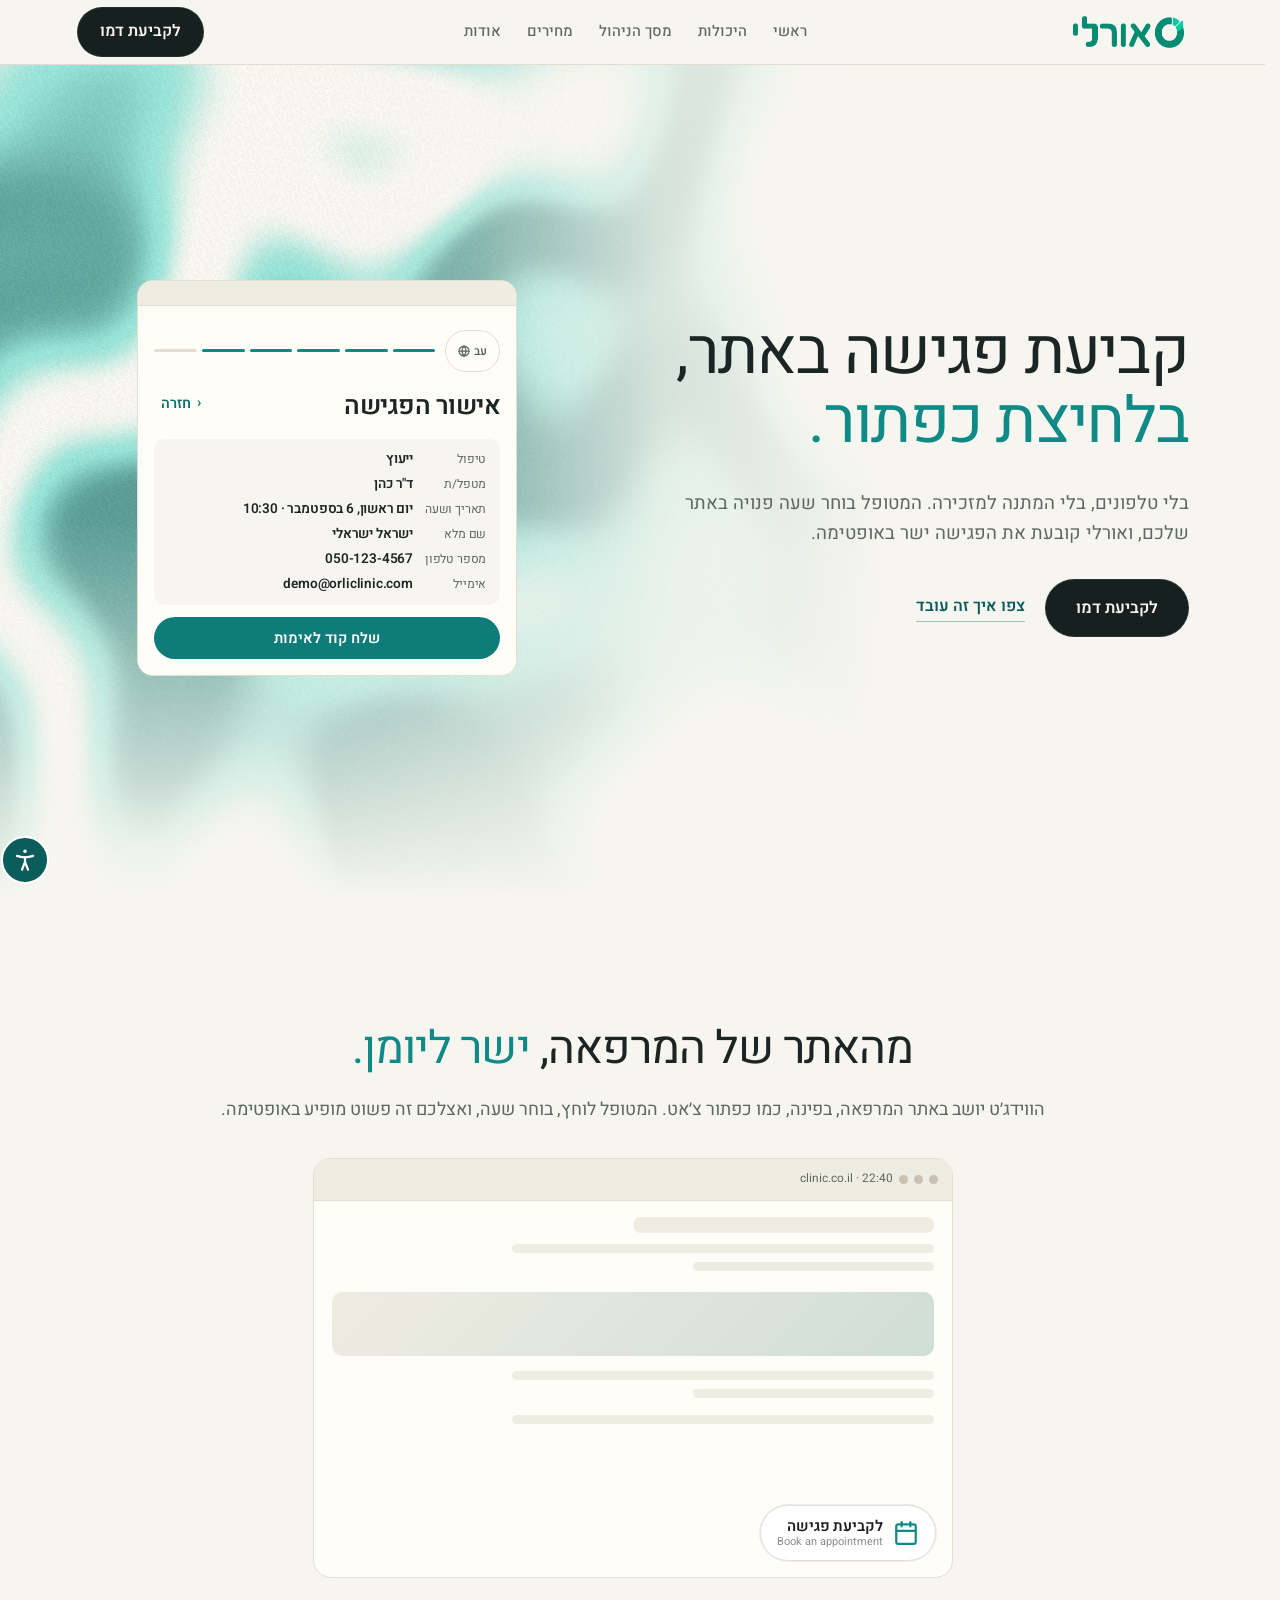
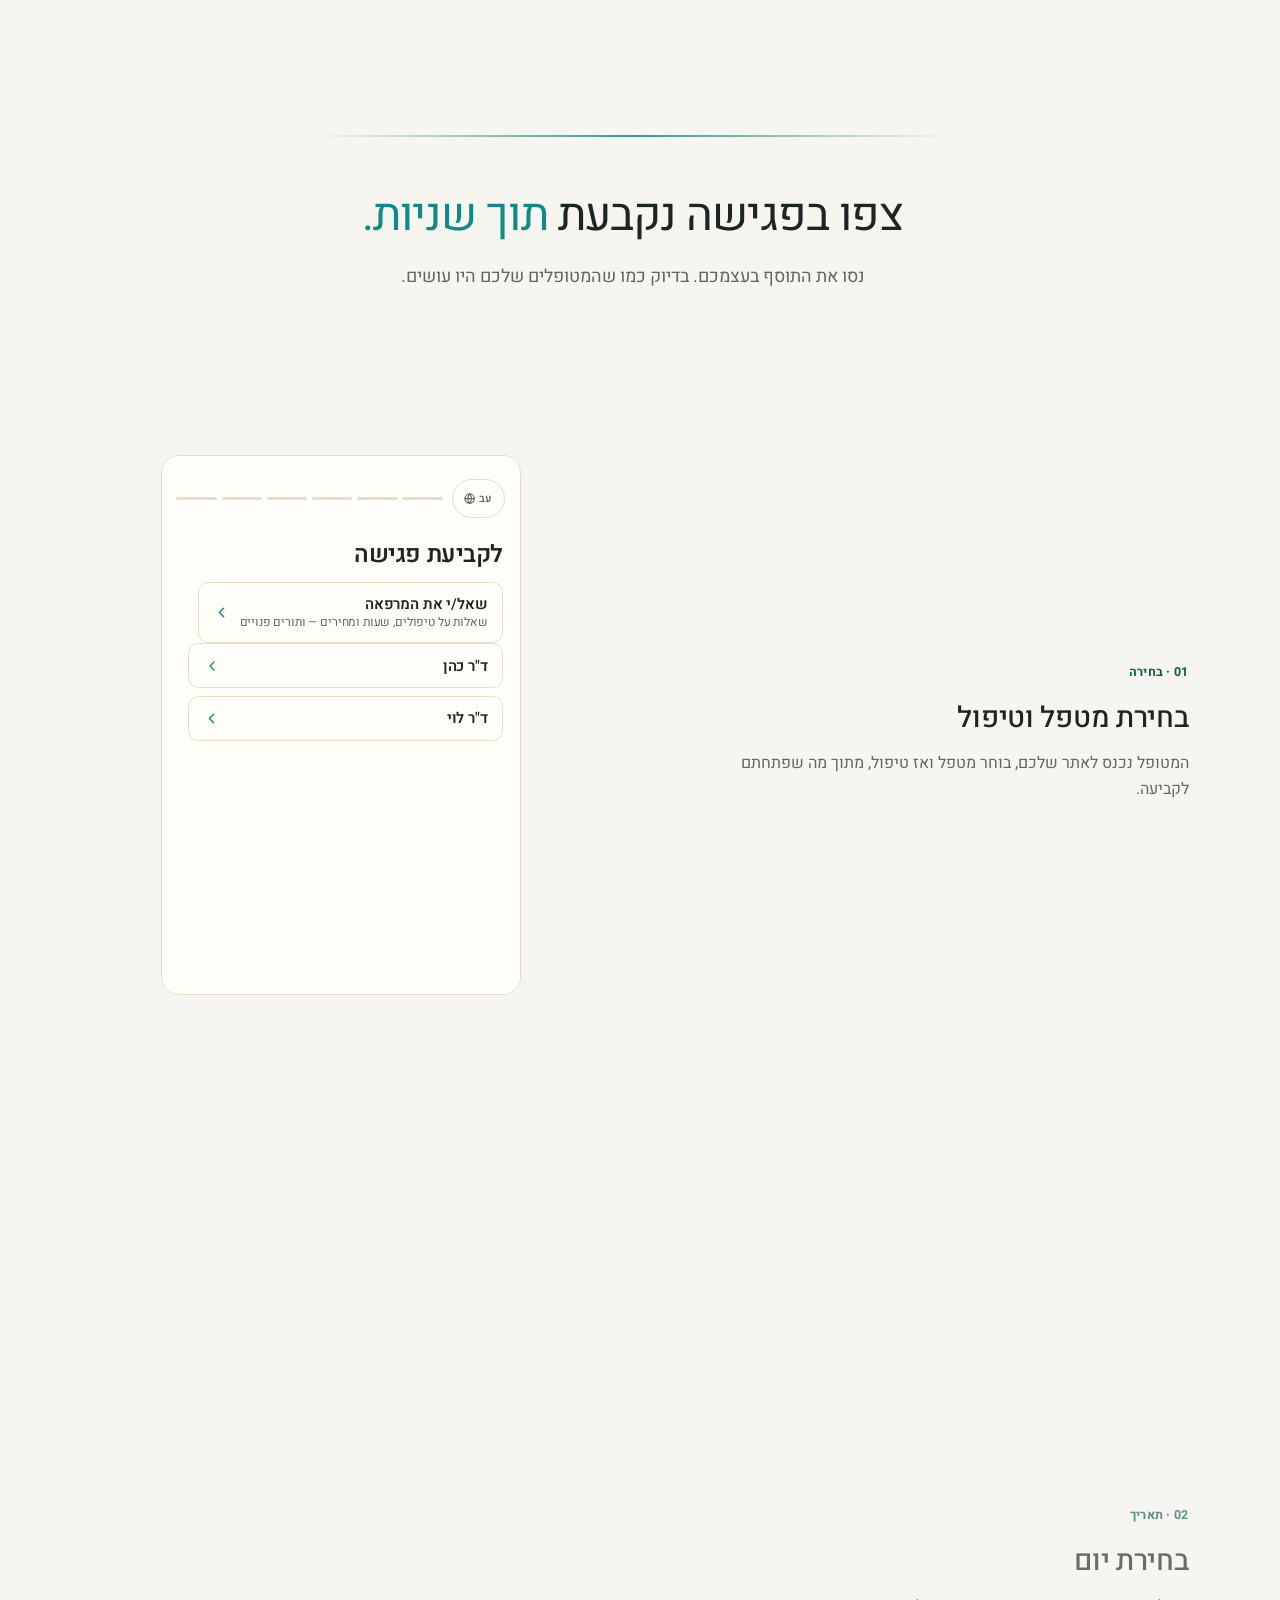
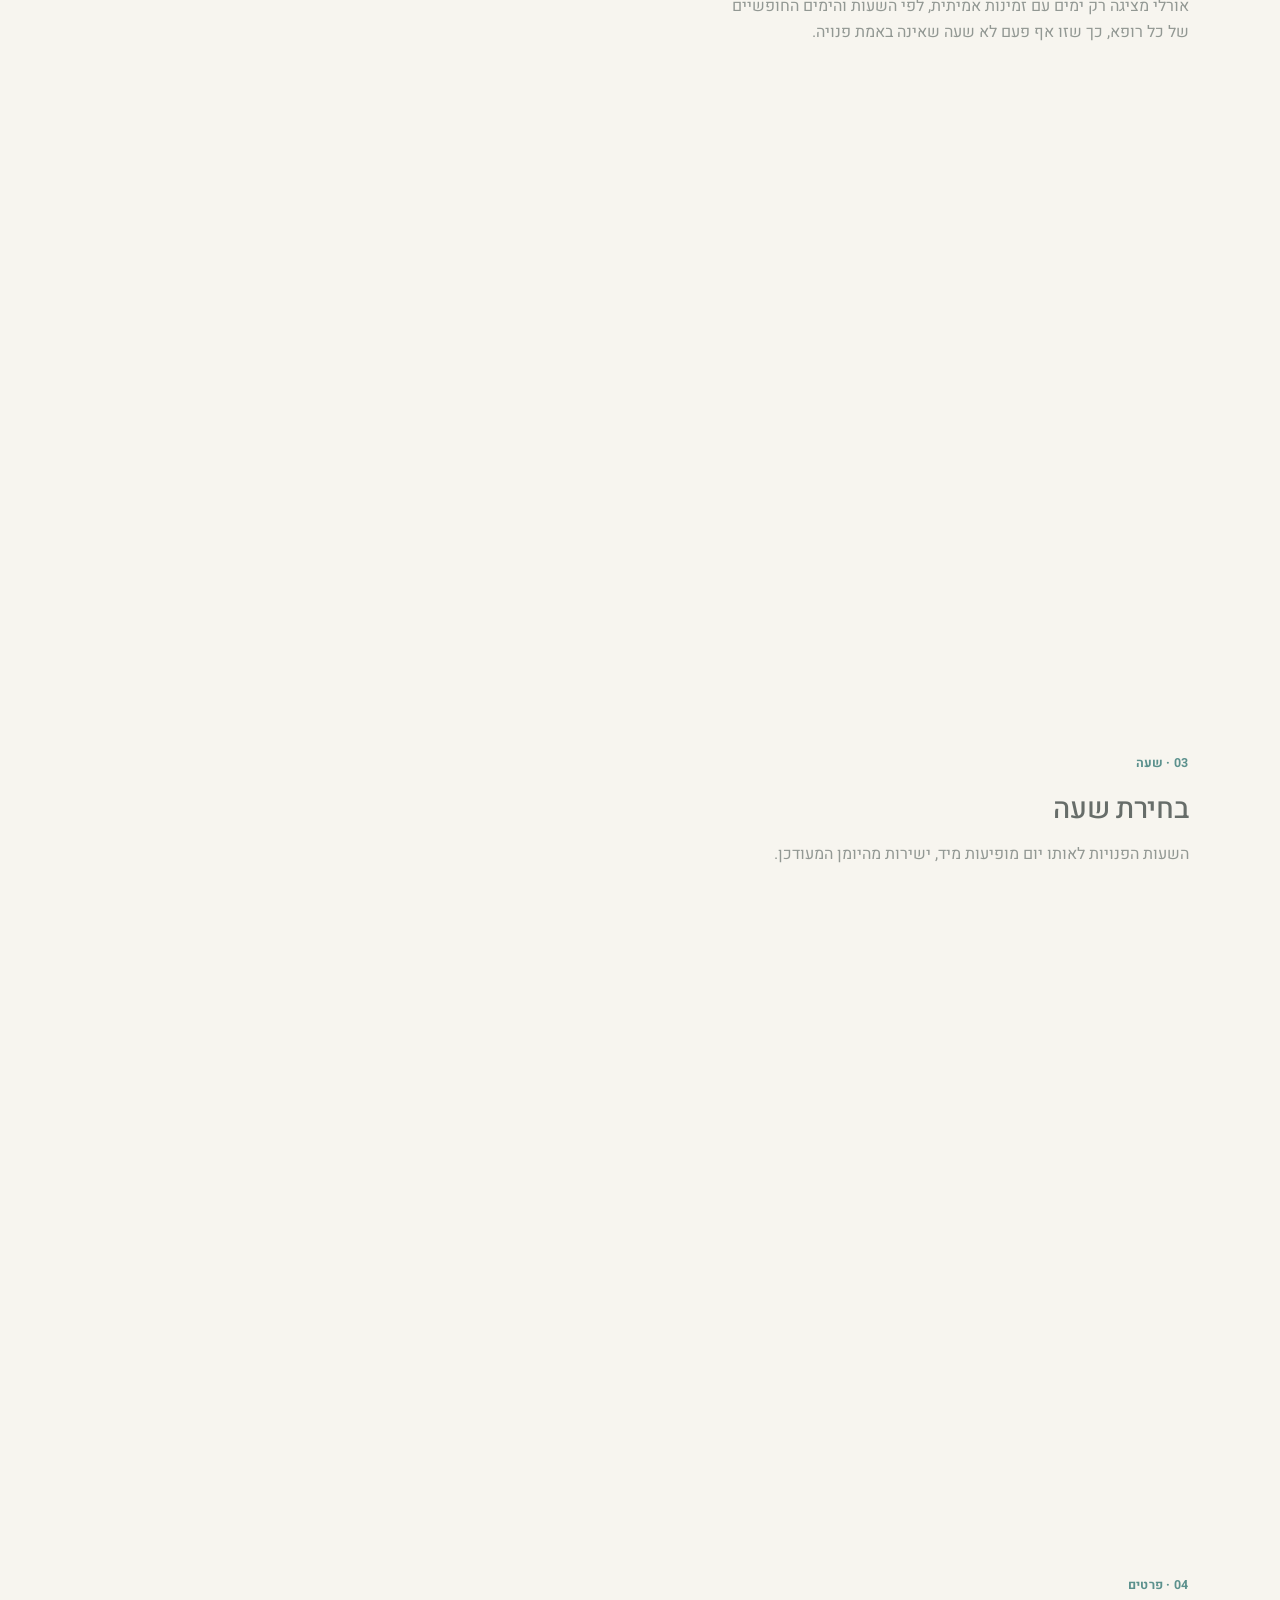
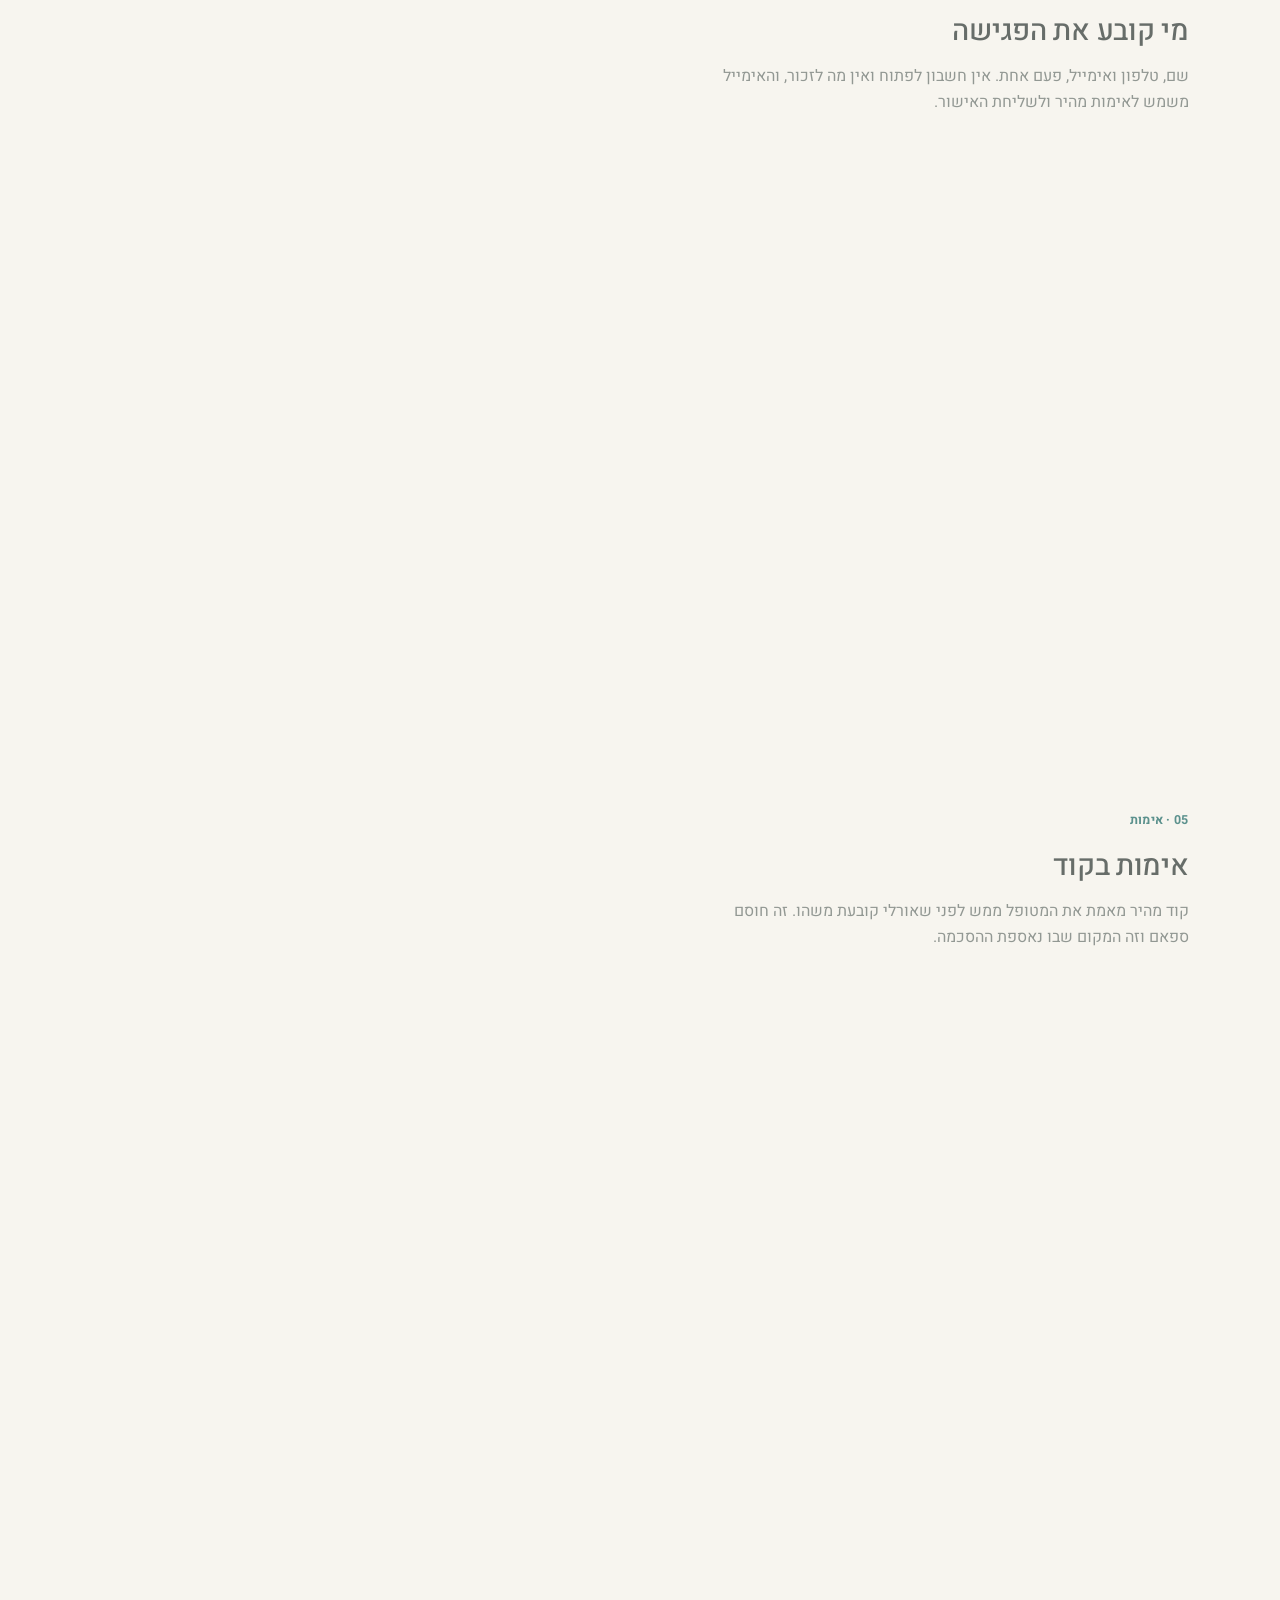
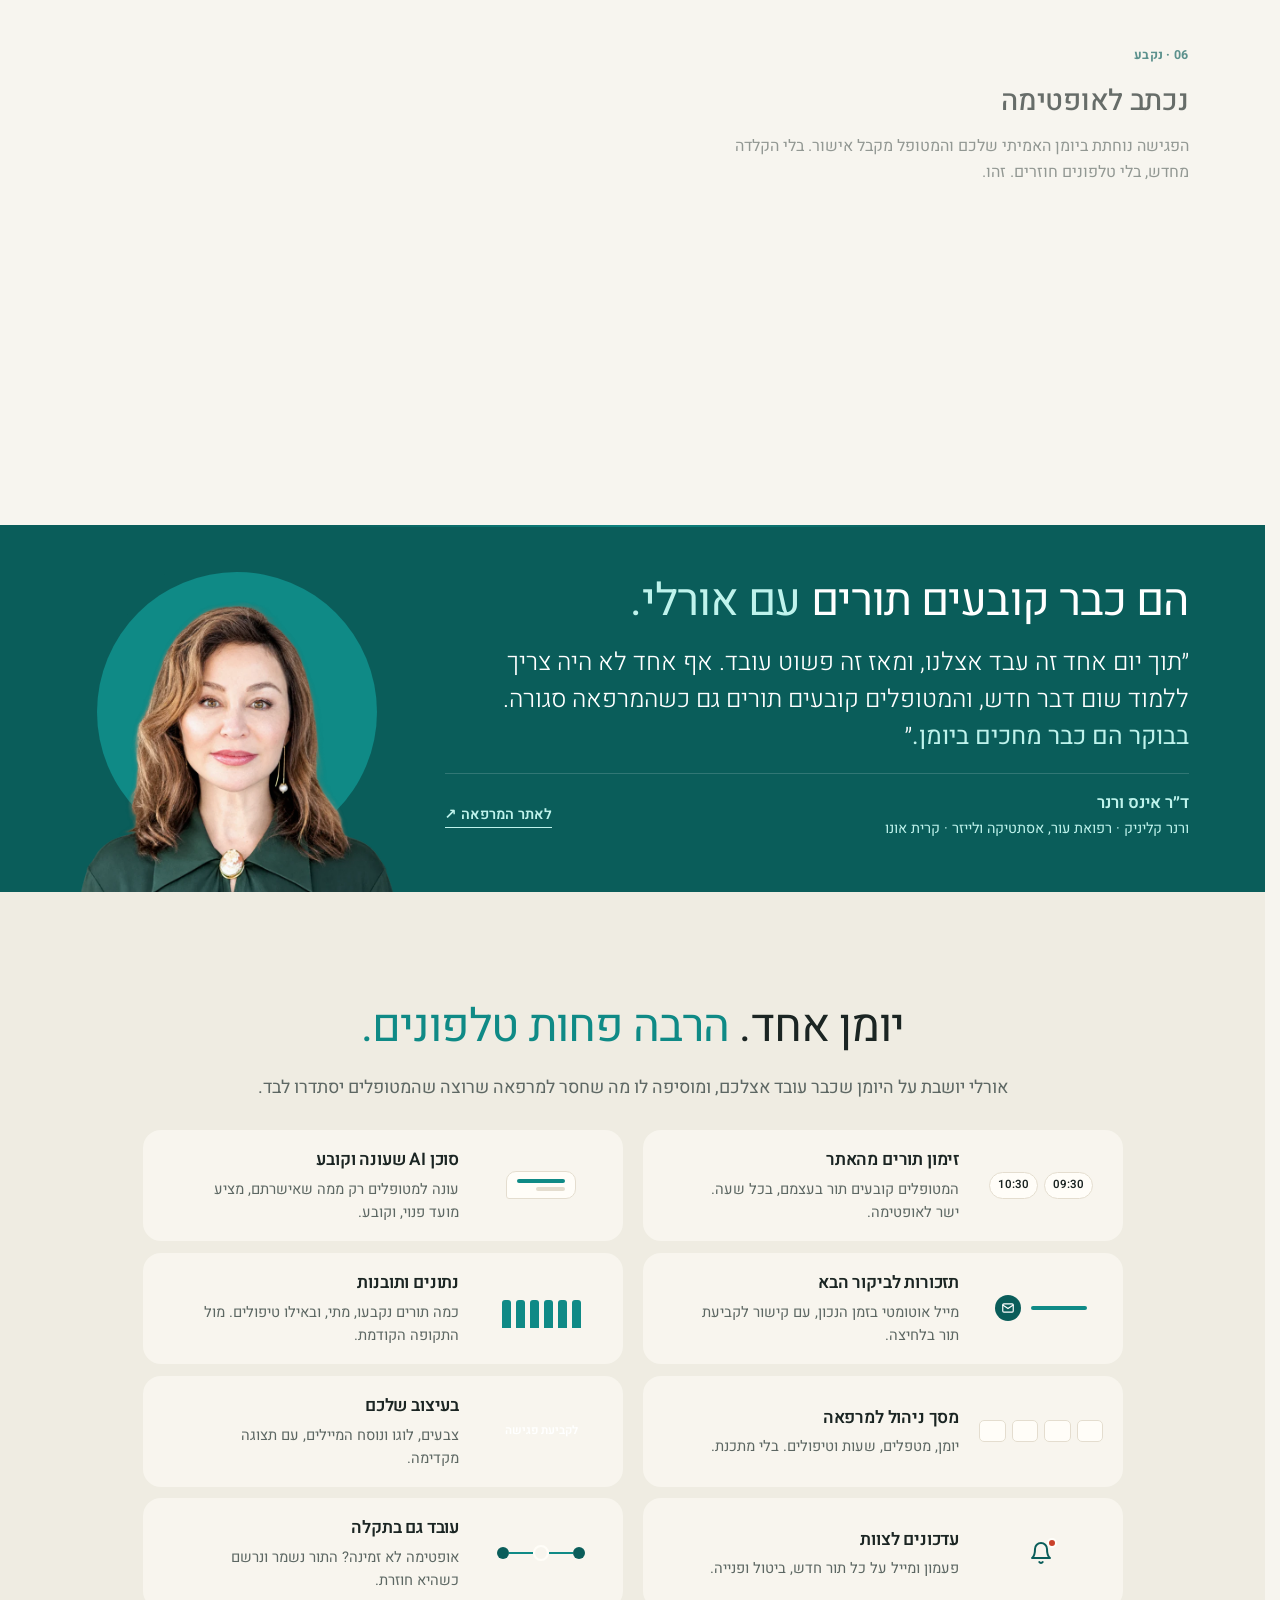
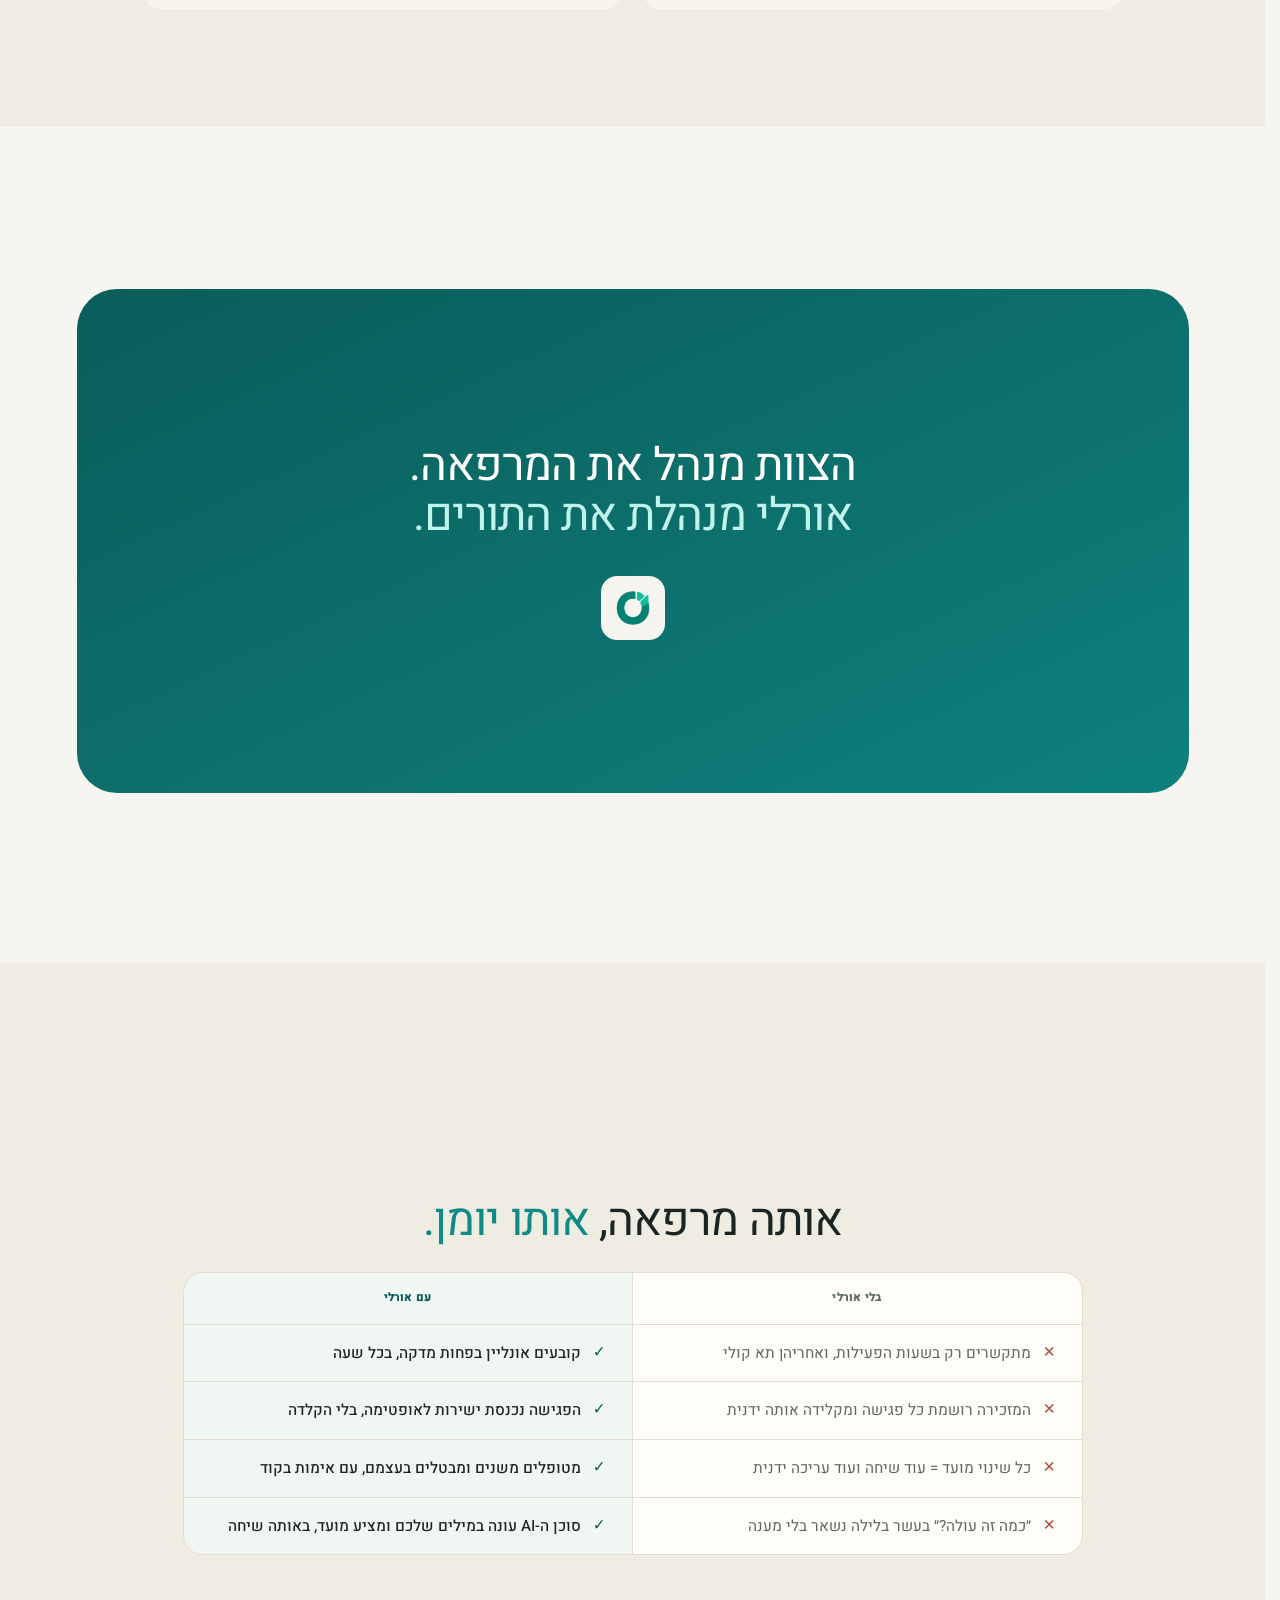
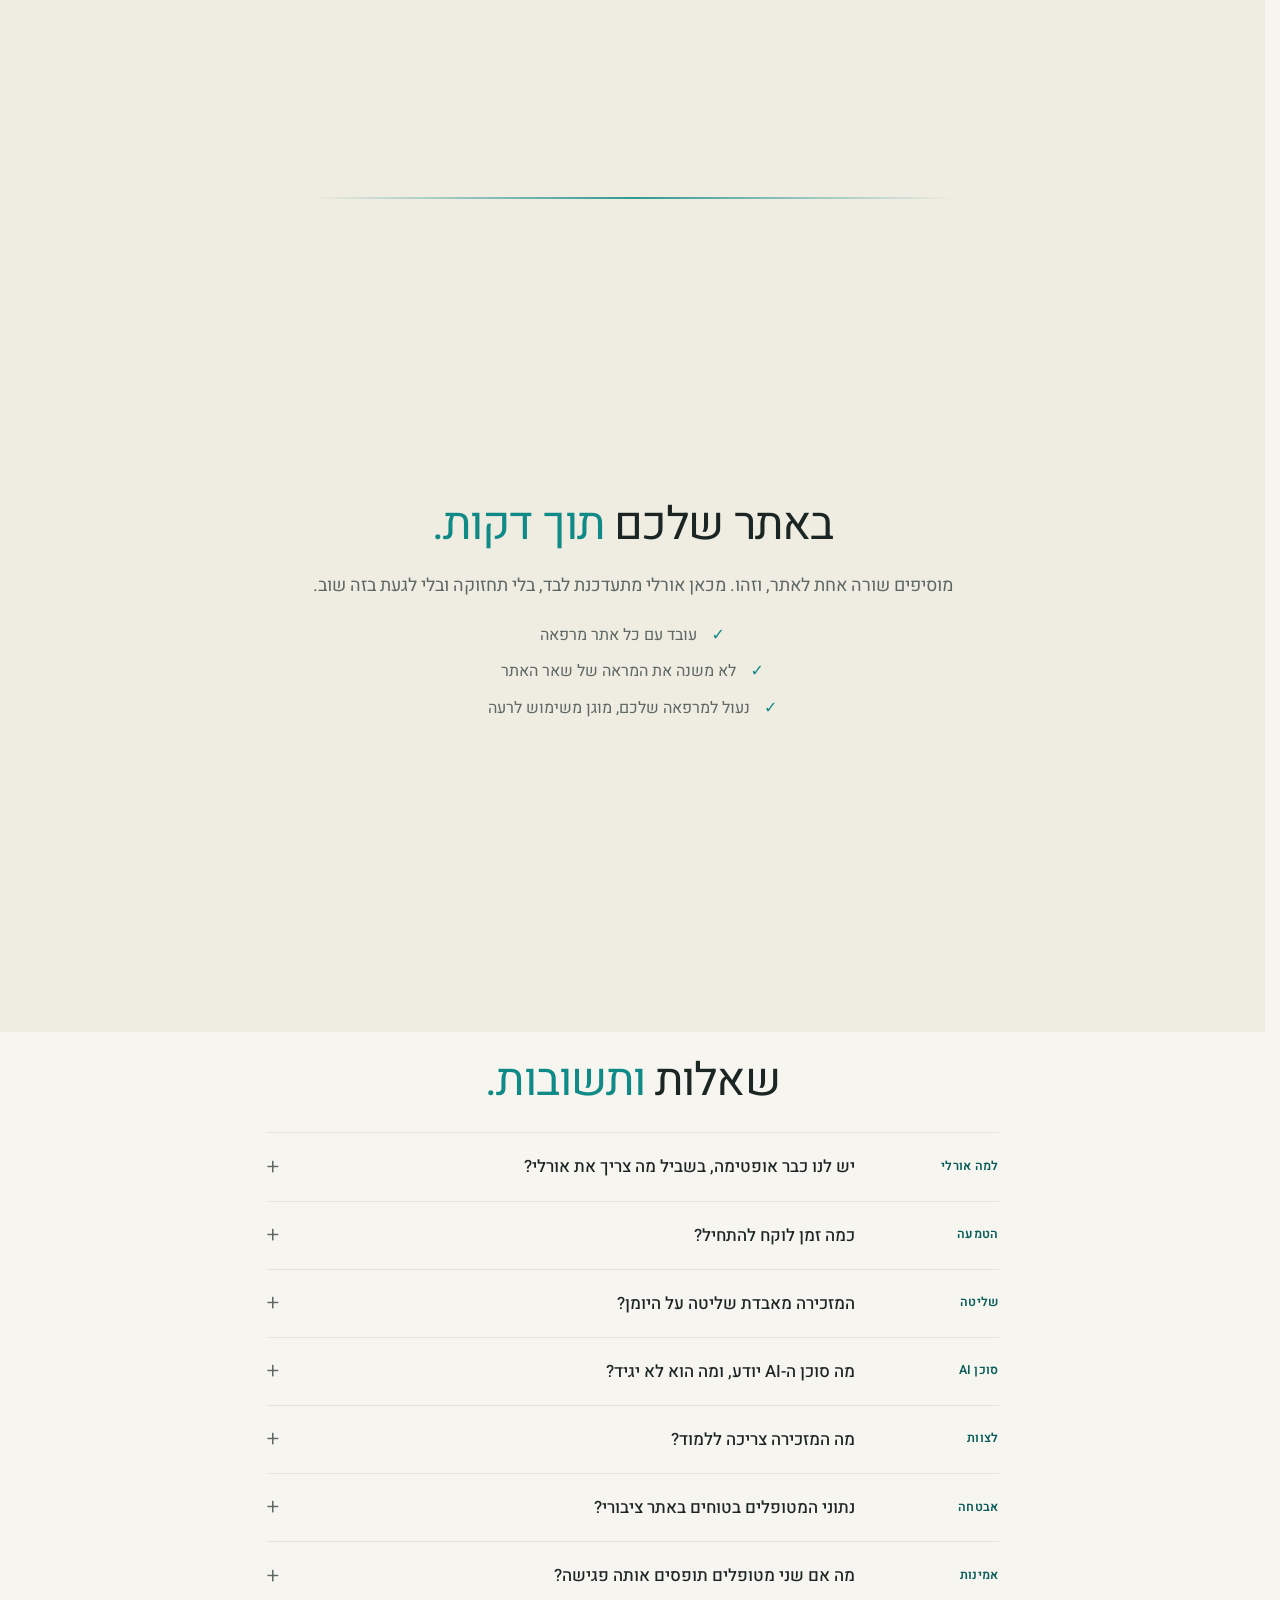
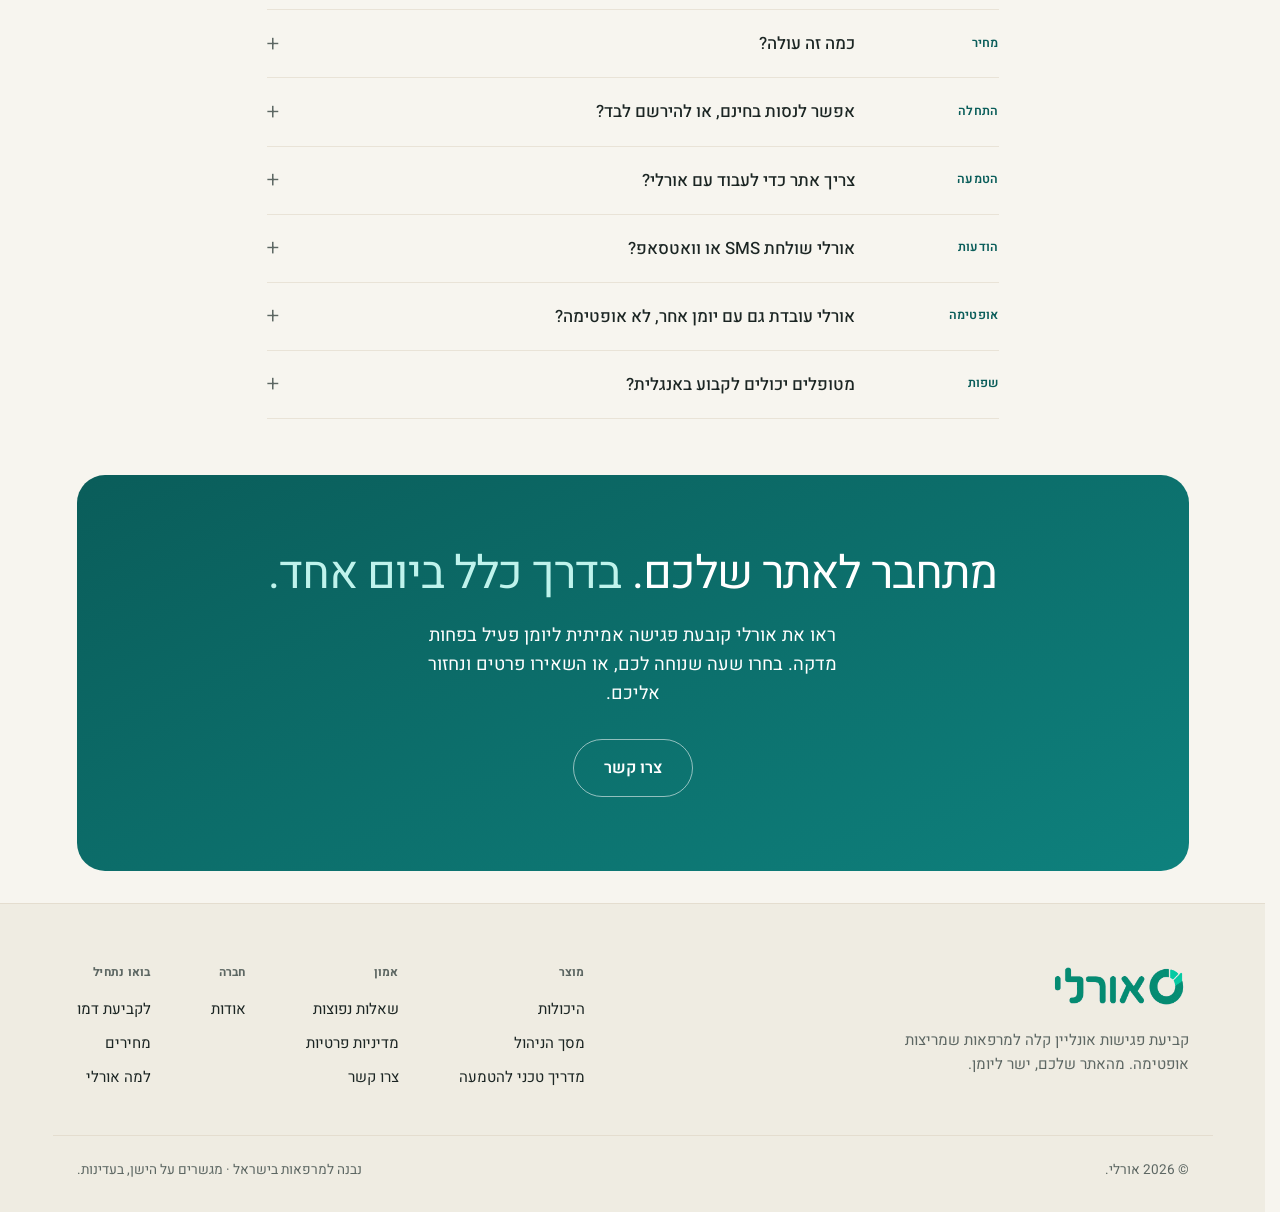
==== index.html @ d8745e3b "Site: no scroll snapping The home page snapped section by section on desktop and lock.js moved the w" ====
<!DOCTYPE html>
<html lang="he" dir="rtl">
<head>
  <meta charset="UTF-8" />
  <meta name="viewport" content="width=device-width, initial-scale=1.0, viewport-fit=cover" />
  <script>
    document.documentElement.classList.add('js');
    // styles.css hides every reveal target behind this class, and only
    // script.js ever unhides them. If that file does not arrive — a 404, a
    // dropped connection, a blocked request — the class would leave each
    // page's headlines, leads and lists at opacity 0 with nothing coming to
    // reveal them. script.js sets data-reveal-ready the moment it takes over;
    // if it hasn't, give up the effect and show the page as plain text.
    setTimeout(function () {
      var d = document.documentElement;
      if (!d.hasAttribute('data-reveal-ready')) d.classList.remove('js');
    }, 3000);
  </script>
  <meta name="description" content="מטופלים קובעים תור באתר של המרפאה בכל שעה, והתור נכנס ישר ליומן האופטימה. למרפאות שעובדות עם אופטימה, עם סוכן AI ותזכורות לביקור הבא." />
  <title>זימון תורים אונליין למרפאות אופטימה | אורלי</title>

  <!-- Heebo, self-hosted (styles.css @font-face). Both subsets: every page
       sets Hebrew and Latin (spaces, digits) in it. -->
  <link rel="preload" href="assets/fonts/heebo-v28-hebrew.woff2" as="font" type="font/woff2" crossorigin />
  <link rel="preload" href="assets/fonts/heebo-v28-latin.woff2" as="font" type="font/woff2" crossorigin />
  <link rel="stylesheet" href="styles.css?v=20261022e" />
  <link rel="stylesheet" href="a11y.css?v=20261022e" />
  <link rel="stylesheet" href="widget.css?v=20261019h" />
  <link rel="icon" href="/favicon.ico" sizes="any" />
  <link rel="icon" type="image/png" sizes="64x64" href="assets/brand/favicon-64.png" />
  <link rel="apple-touch-icon" href="assets/brand/apple-touch-icon.png" />

  <link rel="canonical" href="https://orliclinic.com/" />
  <meta name="theme-color" content="#0f8a86" />

  <!-- Link previews. PRODUCT.md's second audience reaches this site because
       the decision-maker sends them a link, so a bare URL in WhatsApp or
       email is a lost handoff. -->
  <meta property="og:type" content="website" />
  <meta property="og:site_name" content="אורלי" />
  <meta property="og:locale" content="he_IL" />
  <meta property="og:url" content="https://orliclinic.com/" />
  <meta property="og:title" content="זימון תורים אונליין למרפאות אופטימה | אורלי" />
  <meta property="og:description" content="מטופלים קובעים תור באתר של המרפאה בכל שעה, והתור נכנס ישר ליומן האופטימה. למרפאות שעובדות עם אופטימה, עם סוכן AI ותזכורות לביקור הבא." />
  <meta property="og:image" content="https://orliclinic.com/assets/brand/orli-og.png" />
  <meta property="og:image:width" content="1200" />
  <meta property="og:image:height" content="630" />
  <meta property="og:image:alt" content="אורלי · קביעת פגישה באתר המרפאה, ישר ליומן האופטימה" />
  <meta name="twitter:card" content="summary_large_image" />
  <meta name="twitter:title" content="זימון תורים אונליין למרפאות אופטימה | אורלי" />
  <meta name="twitter:description" content="מטופלים קובעים תור באתר של המרפאה בכל שעה, והתור נכנס ישר ליומן האופטימה. למרפאות שעובדות עם אופטימה, עם סוכן AI ותזכורות לביקור הבא." />
  <meta name="twitter:image" content="https://orliclinic.com/assets/brand/orli-og.png" />
  <!-- Structured data for search and answer engines. Every fact here is
       on this page or on the site; keep it in step with the copy (the
       FAQ text must match the visible FAQ word for word). -->
  <script type="application/ld+json">
  {
    "@context": "https://schema.org",
    "@graph": [
      {
        "@type": "Organization",
        "@id": "https://orliclinic.com/#organization",
        "name": "Orli",
        "alternateName": "אורלי",
        "url": "https://orliclinic.com/",
        "logo": {
          "@type": "ImageObject",
          "url": "https://orliclinic.com/assets/brand/apple-touch-icon.png",
          "width": 180,
          "height": 180
        },
        "description": "אורלי היא תוסף לקביעת תורים אונליין למרפאות שעובדות עם אופטימה: המטופלים קובעים פגישה באתר של המרפאה, והפגישה נכנסת ישר ליומן האופטימה.",
        "areaServed": {
          "@type": "Country",
          "name": "Israel"
        }
      },
      {
        "@type": "WebSite",
        "@id": "https://orliclinic.com/#website",
        "url": "https://orliclinic.com/",
        "name": "אורלי",
        "alternateName": "Orli",
        "inLanguage": "he",
        "publisher": {
          "@id": "https://orliclinic.com/#organization"
        }
      },
      {
        "@type": "SoftwareApplication",
        "@id": "https://orliclinic.com/#software",
        "name": "Orli",
        "alternateName": "אורלי",
        "url": "https://orliclinic.com/",
        "description": "קביעת תורים אונליין למרפאות שעובדות עם אופטימה. המטופלים קובעים, משנים ומבטלים פגישות באתר המרפאה, וכל פגישה נכתבת ישר ליומן האופטימה. סוכן AI עונה למטופלים ממידע שהמרפאה אישרה וקובע תורים.",
        "applicationCategory": "BusinessApplication",
        "applicationSubCategory": "קביעת תורים אונליין למרפאות",
        "operatingSystem": "Web",
        "inLanguage": [
          "he",
          "en"
        ],
        "featureList": [
          "זימון תורים מהאתר של המרפאה, ישר ליומן האופטימה בזמן אמת",
          "אימות בקוד חד־פעמי לאימייל לפני כל קביעה",
          "שינוי וביטול על ידי המטופל מהקישור במייל",
          "סוכן AI שעונה למטופלים רק ממידע שהמרפאה אישרה, מציע מועד פנוי וקובע",
          "תזכורות לביקור הבא ורצפי טיפול במייל",
          "נתונים ותובנות על התורים, מול התקופה הקודמת",
          "מסך ניהול למרפאה: יומן, מטפלים, שעות וטיפולים",
          "עיצוב הווידג׳ט והמיילים בלי קוד",
          "התראות לצוות על כל תור חדש, ביטול ופנייה",
          "ממשיך לקבל תורים גם כשאופטימה לא זמינה",
          "עברית ואנגלית, בנוי לטלפון",
          "הטמעה בשורת קוד אחת"
        ],
        "image": "https://orliclinic.com/assets/brand/orli-og.png",
        "publisher": {
          "@id": "https://orliclinic.com/#organization"
        }
      },
      {
        "@type": [
          "WebPage",
          "FAQPage"
        ],
        "@id": "https://orliclinic.com/#webpage",
        "url": "https://orliclinic.com/",
        "name": "זימון תורים אונליין למרפאות אופטימה | אורלי",
        "description": "מטופלים קובעים תור באתר של המרפאה בכל שעה, והתור נכנס ישר ליומן האופטימה. למרפאות שעובדות עם אופטימה, עם סוכן AI ותזכורות לביקור הבא.",
        "inLanguage": "he",
        "isPartOf": {
          "@id": "https://orliclinic.com/#website"
        },
        "about": {
          "@id": "https://orliclinic.com/#software"
        },
        "mainEntity": [
          {
            "@type": "Question",
            "name": "יש לנו כבר אופטימה, בשביל מה צריך את אורלי?",
            "acceptedAnswer": {
              "@type": "Answer",
              "text": "אופטימה מנהלת את היומן ואת המרפאה, וזה בדיוק מה שהיא עושה טוב. אורלי מוסיפה לה ערוץ נוסף: המטופלים קובעים בעצמם מהאתר שלכם, בכל שעה, והפגישה נכנסת ישר לאופטימה."
            }
          },
          {
            "@type": "Question",
            "name": "כמה זמן לוקח להתחיל?",
            "acceptedAnswer": {
              "@type": "Answer",
              "text": "בדרך כלל יום אחד. מחברים את אורלי לאופטימה שלכם, מגדירים בפאנל הניהול את הרופאים, השירותים והשעות שפתוחות לקביעה, ומוסיפים שורה אחת לאתר. מהרגע הזה המטופלים קובעים."
            }
          },
          {
            "@type": "Question",
            "name": "המזכירה מאבדת שליטה על היומן?",
            "acceptedAnswer": {
              "@type": "Answer",
              "text": "לא. מטופלים קובעים רק לתוך שעות פנויות שאתם פתחתם לקביעה, אצל הרופאים ובשירותים שבחרתם. כל פגישה כזו נכנסת לאופטימה כמו פגישה שנקבעה בטלפון, והצוות ממשיך לעבוד שם כרגיל. ככה זה נראה בפאנל הניהול."
            }
          },
          {
            "@type": "Question",
            "name": "מה סוכן ה-AI יודע, ומה הוא לא יגיד?",
            "acceptedAnswer": {
              "@type": "Answer",
              "text": "הסוכן עונה רק מתוך מידע שאישרתם במסך הניהול: מה שאורלי קראה מהאתר שלכם ואישרתם, ומה שהוספתם בעצמכם. הוא לא ממציא מחיר, שעה או כתובת, לא מאבחן לפי תסמינים, ובנושאים שסימנתם הוא לוקח שם וטלפון ומעביר לצוות. איך זה עובד."
            }
          },
          {
            "@type": "Question",
            "name": "מה המזכירה צריכה ללמוד?",
            "acceptedAnswer": {
              "@type": "Answer",
              "text": "כלום חדש. פגישה שנקבעת באתר נכנסת לאופטימה כמו פגישה שנקבעה בטלפון, והצוות ממשיך לעבוד שם כרגיל. מה שמשתנה: פחות שיחות, פחות הקלדה, ויומן שמתמלא גם אחרי שעות הפעילות."
            }
          },
          {
            "@type": "Question",
            "name": "נתוני המטופלים בטוחים באתר ציבורי?",
            "acceptedAnswer": {
              "@type": "Answer",
              "text": "כן. האתר שלכם לא מציג ולא שומר פרטי מטופלים: הווידג׳ט אוסף את פרטי הפגישה ומעביר אותם לאורלי ולאופטימה בלבד. כל קביעה מאושרת בקוד חד־פעמי שנשלח לאימייל של המטופל, כך שרק מי שמחזיק באימייל יכול לאשר אותה."
            }
          },
          {
            "@type": "Question",
            "name": "מה אם שני מטופלים תופסים אותה פגישה?",
            "acceptedAnswer": {
              "@type": "Answer",
              "text": "אורלי כותבת את הפגישה לאופטימה ברגע האישור, ואם השעה נתפסה בינתיים, המטופל מקבל הודעה מיד ובוחר שעה אחרת. אף אחד לא יוצא במחשבה שקבע כשלא, וגם המטופל וגם המרפאה מקבלים אישור במייל על כל פגישה שכן נקבעה."
            }
          },
          {
            "@type": "Question",
            "name": "כמה זה עולה?",
            "acceptedAnswer": {
              "@type": "Answer",
              "text": "שלוש חבילות, במחיר חודשי: זימון תורים ב־₪299, צמיחה ב־₪499 וסוכן AI ב־₪599, לחודש ולפני מע״מ. מה כלול בכל חבילה."
            }
          },
          {
            "@type": "Question",
            "name": "אפשר לנסות בחינם, או להירשם לבד?",
            "acceptedAnswer": {
              "@type": "Answer",
              "text": "כן. נרשמים לבד, מחברים את אופטימה, ומתחילים. 30 יום בחינם, בלי התחייבות ובלי פרטי תשלום. רוצים לראות קודם? נשמח להראות לכם את אורלי על יומן אמיתי."
            }
          },
          {
            "@type": "Question",
            "name": "צריך אתר כדי לעבוד עם אורלי?",
            "acceptedAnswer": {
              "@type": "Answer",
              "text": "כן. המטופלים קובעים מתוך האתר של המרפאה: מי שאחראי על האתר מדביק בו שורת קוד אחת, ומהרגע הזה אפשר לקבוע. המדריך להטמעה."
            }
          },
          {
            "@type": "Question",
            "name": "אורלי שולחת SMS או וואטסאפ?",
            "acceptedAnswer": {
              "@type": "Answer",
              "text": "לא. כל ההודעות של אורלי יוצאות במייל: קוד האימות, אישור הפגישה, שינוי וביטול, וההזמנה לביקור הבא. SMS ו־WhatsApp לא קיימים היום."
            }
          },
          {
            "@type": "Question",
            "name": "אורלי עובדת גם עם יומן אחר, לא אופטימה?",
            "acceptedAnswer": {
              "@type": "Answer",
              "text": "לא. אורלי בנויה לאופטימה בלבד: היא קוראת את השעות הפנויות מיומן האופטימה של המרפאה וכותבת אליו כל פגישה. יומנים אחרים לא נתמכים."
            }
          },
          {
            "@type": "Question",
            "name": "מטופלים יכולים לקבוע באנגלית?",
            "acceptedAnswer": {
              "@type": "Answer",
              "text": "כן. חלון קביעת הפגישה עובד בעברית ובאנגלית, והמטופל עובר בין השפות בלחיצה. הוא בנוי מימין לשמאל ומותאם לטלפון."
            }
          }
        ]
      }
    ]
  }
  </script>
  <!-- Accessibility menu. In the head so the visitor's saved settings are
       applied before the first paint, and before the scripts that animate. -->
  <script src="a11y.js?v=20261019h"></script>
</head>
<body>
  <span id="top" aria-hidden="true"></span>

  <!-- TOP NAV -->
  <header class="nav">
    <div class="wrap">
      <div class="nav-pill">
        <a href="#top" class="brand" aria-label="אורלי, לדף הבית">
          <img class="brand-logo brand-logo--he" src="assets/brand/orli-wordmark-he.png?v=20261019h" width="480" height="151" alt="אורלי" />
        </a>
        <nav class="nav-links" id="navMenu" aria-label="ניווט ראשי">
          <a href="index.html" aria-current="page">ראשי</a>
          <a href="features.html">היכולות</a>
          <a href="panel.html">מסך הניהול</a>
          <a href="pricing.html">מחירים</a>
          <a href="about.html">אודות</a>
        </nav>
        <button class="nav-toggle" type="button" id="navToggle"
                aria-expanded="false" aria-controls="navMenu" aria-label="תפריט">
          <span class="nav-toggle-bar"></span>
          <span class="nav-toggle-bar"></span>
          <span class="nav-toggle-bar"></span>
        </button>
        <div class="nav-cta">
          <a data-demo-cta href="#contact" class="btn-dark">לקביעת דמו</a>
        </div>
      </div>
    </div>
  </header>

  <main>
    <!-- HERO -->
    <section class="hero" data-lock-stop="start">
      <canvas class="hero-canvas" id="heroGradient" aria-hidden="true"></canvas>
      <div class="hero-veil" aria-hidden="true"></div>
      <div class="wrap hero-grid">
        <div class="hero-copy">
          <h1 class="display">קביעת פגישה באתר, <span class="ital">בלחיצת כפתור.</span></h1>
          <p class="lead">בלי טלפונים, בלי המתנה למזכירה. המטופל בוחר שעה פנויה באתר שלכם, ואורלי קובעת את הפגישה ישר באופטימה.</p>
          <div class="hero-actions">
            <a data-demo-cta href="#contact" class="btn-dark lg">לקביעת דמו</a>
            <a href="#demo" class="hero-link">צפו איך זה עובד</a>
          </div>
        </div>

        <!-- Widget mockup in browser chrome -->
        <!-- inert as well as aria-hidden: the frozen confirm step below has a
             real <button>, and aria-hidden alone left it in the tab order —
             a keyboard visitor landed on a control nothing announced. -->
        <div class="hero-visual" aria-hidden="true" inert>
          <div class="browser">
            <div class="browser-bar"></div>
            <div class="widget-body widget-body--hero orli-live" dir="rtl">
              <!-- A frozen copy of the real widget's confirm step (markup and
                   classes from orli-calendar's ConfirmStep.vue), styled by
                   widget.css. Decorative: aria-hidden, nothing here is live. -->
              <div class="obw-controls">
                <button class="obw-lang-btn" type="button" disabled>
                  <svg width="12" height="12" viewBox="0 0 24 24" fill="none" stroke="currentColor" stroke-width="2.5" stroke-linecap="round" stroke-linejoin="round"><circle cx="12" cy="12" r="10"/><line x1="2" y1="12" x2="22" y2="12"/><path d="M12 2a15.3 15.3 0 0 1 4 10 15.3 15.3 0 0 1-4 10 15.3 15.3 0 0 1-4-10 15.3 15.3 0 0 1 4-10z"/></svg>
                  <span>עב</span>
                </button>
                <div class="obw-progress">
                  <span class="obw-progress-seg is-on"></span>
                  <span class="obw-progress-seg is-on"></span>
                  <span class="obw-progress-seg is-on"></span>
                  <span class="obw-progress-seg is-on"></span>
                  <span class="obw-progress-seg is-on"></span>
                  <span class="obw-progress-seg"></span>
                </div>
              </div>
              <div class="obw-step-header">
                <p class="obw-title"><span class="obw-bi"><span>אישור הפגישה</span></span></p>
                <span class="obw-back-btn">‹ <span class="obw-bi"><span>חזרה</span></span></span>
              </div>
              <dl class="obw-summary">
                <dt>טיפול</dt>
                <dd>ייעוץ</dd>
                <dt>מטפל/ת</dt>
                <dd>ד"ר כהן</dd>
                <dt>תאריך ושעה</dt>
                <dd>יום ראשון, 6 בספטמבר · <span class="obw-tabular">10:30</span></dd>
                <dt>שם מלא</dt>
                <dd>ישראל ישראלי</dd>
                <dt>מספר טלפון</dt>
                <dd>050-123-4567</dd>
                <dt>אימייל</dt>
                <dd>demo@orliclinic.com</dd>
              </dl>
              <button class="obw-primary-btn obw-primary-btn--compact" type="button">שלח קוד לאימות</button>
            </div>
          </div>
        </div>
      </div>
    </section>

    <!-- PROBLEM -->
    <section class="section section--bridge" data-lock-stop="start">
      <div class="wrap narrow">
        <div class="section-head section-head--tight">
          <h2 class="display">מהאתר של המרפאה, <span class="ital">ישר ליומן.</span></h2>
          <p class="section-lead section-lead--close">הווידג׳ט יושב באתר המרפאה, בפינה, כמו כפתור צ׳אט. המטופל לוחץ, בוחר שעה, ואצלכם זה פשוט מופיע באופטימה.</p>
        </div>
        <!-- The patient's journey as a short film in one frame (script.js,
             "journey"): the clinic's site with the widget's launcher in the
             corner, a tap, the panel opening, a slot chosen, the widget's own
             confirmation, and then the Optima day view rising over the page
             with the booking settling into its row.
             Held for a beat, then it plays again while the block is on
             screen. Under prefers-reduced-motion it shows the finished
             picture once. -->
        <div class="bridge" data-bridge>
          <div class="bridge-movie" role="img" aria-label="המסע של המטופל: מהכפתור באתר המרפאה ועד הפגישה ביומן האופטימה">
            <div class="bridge-site bm-site " dir="rtl">
              <div class="bs-bar" aria-hidden="true"><span></span><span></span><span></span><i>clinic.co.il · 22:40</i></div>
              <div class="bs-page">
                <div class="bs-skel bs-skel--h" aria-hidden="true"></div>
                <div class="bs-skel" aria-hidden="true"></div>
                <div class="bs-skel bs-skel--short" aria-hidden="true"></div>
                <div class="bs-hero" aria-hidden="true"></div>
                <div class="bs-skel" aria-hidden="true"></div>
                <div class="bs-skel bs-skel--short" aria-hidden="true"></div>
                <div class="bs-skel" aria-hidden="true"></div>
                <div class="bs-backdrop" aria-hidden="true"></div>
                <div class="bridge-widget">
                  <div class="bw-pick">
                    <div class="bw-title">בחרו שעה</div>
                    <div class="bw-date">יום ראשון, 6 בספטמבר</div>
                    <div class="bw-slots">
                      <span>09:30</span>
                      <span class="bw-target" data-bridge-from="movie">10:30<i class="bw-tap" aria-hidden="true"></i></span>
                      <span>12:00</span>
                      <span>14:00</span>
                    </div>
                    <div class="bw-btn">אישור הזמנה</div>
                  </div>
                  <!-- The widget's own success screen, as SuccessStep.vue draws it. -->
                  <div class="bw-confirm" aria-hidden="true">
                    <div class="bw-check"><svg viewBox="0 0 24 24" fill="none" stroke="currentColor" stroke-width="2.5" stroke-linecap="round" stroke-linejoin="round" aria-hidden="true"><path d="M5 13l4 4L19 7"/></svg></div>
                    <div class="bw-confirm-title">הפגישה נקבעה!</div>
                    <dl class="bw-summary">
                      <dt>טיפול</dt><dd>ייעוץ · ד"ר כהן</dd>
                      <dt>מועד</dt><dd>יום ראשון, 6 בספטמבר · 10:30</dd>
                    </dl>
                    <div class="bw-mailed"><svg width="13" height="13" viewBox="0 0 24 24" fill="none" stroke="currentColor" stroke-width="2" stroke-linecap="round" stroke-linejoin="round" aria-hidden="true"><rect x="3" y="5" width="18" height="14" rx="2"/><path d="m3 7 9 6 9-6"/></svg>אישור נשלח לאימייל</div>
                  </div>
                </div>
                <div class="bs-launcher bs-launcher--pill" dir="ltr">
                  <span class="bs-launcher-icon"><svg width="26" height="26" viewBox="0 0 24 24" fill="none" stroke="currentColor" stroke-width="2" stroke-linecap="round" stroke-linejoin="round" aria-hidden="true"><rect x="3" y="4" width="18" height="18" rx="2"/><line x1="16" y1="2" x2="16" y2="6"/><line x1="8" y1="2" x2="8" y2="6"/><line x1="3" y1="10" x2="21" y2="10"/></svg></span>
                  <span class="bs-launcher-label"><span class="bs-launcher-he">לקביעת פגישה</span><span class="bs-launcher-en">Book an appointment</span></span>
                  <i class="bw-tap" aria-hidden="true"></i>
                </div>
                <div class="bs-launcher bs-launcher--open" aria-hidden="true"><svg width="22" height="22" viewBox="0 0 24 24" fill="none" stroke="currentColor" stroke-width="2" stroke-linecap="round" aria-hidden="true"><line x1="18" y1="6" x2="6" y2="18"/><line x1="6" y1="6" x2="18" y2="18"/></svg></div>
              </div>
            </div>
            <div class="bm-shade" aria-hidden="true"></div>
            <div class="bridge-cal bm-cal" dir="rtl">
              <div class="bc-head"><strong>היומן באופטימה</strong><span>יום ראשון 6.9 · ד"ר כהן</span></div>
              <div class="bc-row"><span class="bc-time">09:00</span><span class="bc-appt is-existing">ניקוי שיניים · רונית לוי</span></div>
              <div class="bc-row"><span class="bc-time">09:30</span></div>
              <div class="bc-row"><span class="bc-time">10:00</span><span class="bc-appt is-existing">ייעוץ · יוסי מזרחי</span></div>
              <div class="bc-row"><span class="bc-time">10:30</span><span class="bc-appt bc-appt--site" data-bridge-to="movie"><svg width="12" height="12" viewBox="0 0 24 24" fill="none" stroke="currentColor" stroke-width="2.2" stroke-linecap="round" stroke-linejoin="round" aria-hidden="true"><circle cx="12" cy="12" r="10"/><line x1="2" y1="12" x2="22" y2="12"/><path d="M12 2a15.3 15.3 0 0 1 4 10 15.3 15.3 0 0 1-4 10 15.3 15.3 0 0 1-4-10 15.3 15.3 0 0 1 4-10z"/></svg>ייעוץ · ישראל ישראלי</span></div>
              <div class="bc-row"><span class="bc-time">11:00</span><span class="bc-appt is-existing">ביקורת · דנה כהן</span></div>
              <div class="bc-row"><span class="bc-time">11:30</span></div>
            </div>
          </div>
        </div>
      </div>
    </section>

    <!-- LIVE DEMO, scroll-pinned (Vectrix-style scrollytelling) -->
    <section class="section scrolly" id="demo" data-lock-stop="start">
      <div class="wrap">
        <div class="section-divider" aria-hidden="true"></div>
        <div class="section-head">
          <h2 class="display">צפו בפגישה נקבעת <span class="ital">תוך שניות.</span></h2>
          <p class="section-lead">נסו את התוסף בעצמכם. בדיוק כמו שהמטופלים שלכם היו עושים.</p>
        </div>
      </div>
      <div class="wrap scrolly-grid">
        <div class="scrolly-steps">
          <article class="scrolly-step" data-lock-stop="center" data-scene="0">
            <span class="scrolly-idx">01 · בחירה</span>
            <h3>בחירת מטפל וטיפול</h3>
            <p>המטופל נכנס לאתר שלכם, בוחר מטפל ואז טיפול, מתוך מה שפתחתם לקביעה.</p>
          </article>
          <article class="scrolly-step" data-lock-stop="center" data-scene="1">
            <span class="scrolly-idx">02 · תאריך</span>
            <h3>בחירת יום</h3>
            <p>אורלי מציגה רק ימים עם זמינות אמיתית, לפי השעות והימים החופשיים של כל רופא, כך שזו אף פעם לא שעה שאינה באמת פנויה.</p>
          </article>
          <article class="scrolly-step" data-lock-stop="center" data-scene="2">
            <span class="scrolly-idx">03 · שעה</span>
            <h3>בחירת שעה</h3>
            <p>השעות הפנויות לאותו יום מופיעות מיד, ישירות מהיומן המעודכן.</p>
          </article>
          <article class="scrolly-step" data-lock-stop="center" data-scene="3">
            <span class="scrolly-idx">04 · פרטים</span>
            <h3>מי קובע את הפגישה</h3>
            <p>שם, טלפון ואימייל, פעם אחת. אין חשבון לפתוח ואין מה לזכור, והאימייל משמש לאימות מהיר ולשליחת האישור.</p>
          </article>
          <article class="scrolly-step" data-lock-stop="center" data-scene="4">
            <span class="scrolly-idx">05 · אימות</span>
            <h3>אימות בקוד</h3>
            <p>קוד מהיר מאמת את המטופל ממש לפני שאורלי קובעת משהו. זה חוסם ספאם וזה המקום שבו נאספת ההסכמה.</p>
          </article>
          <article class="scrolly-step" data-lock-stop="center" data-scene="5">
            <span class="scrolly-idx">06 · נקבע</span>
            <h3>נכתב לאופטימה</h3>
            <p>הפגישה נוחתת ביומן האמיתי שלכם והמטופל מקבל אישור. בלי הקלדה מחדש, בלי טלפונים חוזרים. זהו.</p>
          </article>
        </div>

        <div class="scrolly-sticky">
          <!-- Phones only (styles.css): all six steps as one short list above
               the widget, built by scrolly.js from the step list below. The
               current step is open with its text, passed steps are ticked,
               and tapping a step jumps to it. On wide screens the step list
               itself is beside the widget and this stays empty and hidden. -->
          <div class="scrolly-caption" data-scrolly-caption></div>
          <div class="browser demo-browser demo-browser--bare">
            <!-- Mounted by widget.js, driven by scrolly.js through el.__orli.
                 This was an <iframe> to booking.orliclinic.com/?demo=true; it
                 is a local static replica now so the page still works when
                 that service is down. See widget.js's header for how to
                 refresh it against the real widget. -->
            <div data-orli-widget></div>
          </div>
          <div class="scrolly-tabs" role="group" aria-label="שלבי קביעת הפגישה">
            <button type="button" class="scrolly-tab is-active" data-scene="0" aria-current="step" aria-label="שלב 1: בחירת מטפל וטיפול">01</button>
            <button type="button" class="scrolly-tab" data-scene="1" aria-label="שלב 2: בחירת יום">02</button>
            <button type="button" class="scrolly-tab" data-scene="2" aria-label="שלב 3: בחירת שעה">03</button>
            <button type="button" class="scrolly-tab" data-scene="3" aria-label="שלב 4: מי קובע את הפגישה">04</button>
            <button type="button" class="scrolly-tab" data-scene="4" aria-label="שלב 5: אימות בקוד">05</button>
            <button type="button" class="scrolly-tab" data-scene="5" aria-label="שלב 6: נכתב לאופטימה">06</button>
          </div>
        </div>
      </div>
    </section>

    <!-- TESTIMONIAL: the clinic that runs Orli, right after the visitor has
         seen it work. Dr. Ines Verner (Verner Clinic, Kiryat Ono), live
         since day one; her words, name and photo used with her approval.
         A compact dark band (styles.css "Testimonial"); no stars and no
         Review markup. -->
    <section class="testimonial" id="clinic" data-lock-stop="start">
      <div class="wrap testimonial-grid">
        <figure class="testimonial-body">
          <h2 class="display">הם כבר קובעים תורים <span class="ital">עם אורלי.</span></h2>
          <blockquote class="testimonial-quote">״תוך יום אחד זה עבד אצלנו, ומאז זה פשוט עובד. אף אחד לא היה צריך ללמוד שום דבר חדש, והמטופלים קובעים תורים גם כשהמרפאה סגורה. <em>בבוקר הם כבר מחכים ביומן.</em>״</blockquote>
          <figcaption class="testimonial-by">
            <span><b>ד״ר אינס ורנר</b>ורנר קליניק · רפואת עור, אסתטיקה ולייזר · קרית אונו</span>
            <a href="https://www.vernerclinic.com/" target="_blank" rel="noopener">לאתר המרפאה ↗</a>
          </figcaption>
        </figure>
        <div class="testimonial-photo" aria-hidden="true">
          <img src="assets/customers/ines-verner.webp?v=20261019h" width="720" height="718" loading="lazy" decoding="async" alt="" />
        </div>
      </div>
    </section>

    <!-- WHAT'S INSIDE: one card per capability, each a link to the page
         that explains it (features.html, or the admin / customisation
         pages). The home page stays the short version; the depth is a
         click away. Order and copy: product/features.md in orli-outreach. -->
    <section class="section alt" id="features" data-lock-stop="start">
      <div class="wrap">
        <div class="section-divider" aria-hidden="true"></div>
        <div class="section-head">
          <h2 class="display">יומן אחד. <span class="ital">הרבה פחות טלפונים.</span></h2>
          <p class="section-lead">אורלי יושבת על היומן שכבר עובד אצלכם, ומוסיפה לו מה שחסר למרפאה שרוצה שהמטופלים יסתדרו לבד.</p>
        </div>
        <div class="feat-grid">
          <a class="feat-card" href="features.html#booking">
            <span class="fv fv-slots" aria-hidden="true"><i>09:30</i><i>10:30</i><i>12:00</i></span>
            <h3>זימון תורים מהאתר</h3>
            <p>המטופלים קובעים תור בעצמם, בכל שעה. ישר לאופטימה.</p>
          </a>
          <a class="feat-card" href="features.html#agent">
            <span class="fv fv-chat" aria-hidden="true"><i class="fv-dots"><b></b><b></b><b></b></i><i class="fv-bubble"><b></b><b></b></i></span>
            <h3>סוכן AI שעונה וקובע</h3>
            <p>עונה למטופלים רק ממה שאישרתם, מציע מועד פנוי, וקובע.</p>
          </a>
          <a class="feat-card" href="features.html#automations">
            <span class="fv fv-remind" aria-hidden="true"><i class="fv-track"><b></b></i><i class="fv-mail"><svg viewBox="0 0 24 24"><rect x="3" y="5" width="18" height="14" rx="2"/><path d="m3 7 9 6 9-6"/></svg></i></span>
            <h3>תזכורות לביקור הבא</h3>
            <p>מייל אוטומטי בזמן הנכון, עם קישור לקביעת תור בלחיצה.</p>
          </a>
          <a class="feat-card" href="features.html#analytics">
            <span class="fv fv-bars" aria-hidden="true"><i></i><i></i><i></i><i></i><i></i><i></i></span>
            <h3>נתונים ותובנות</h3>
            <p>כמה תורים נקבעו, מתי, ובאילו טיפולים. מול התקופה הקודמת.</p>
          </a>
          <a class="feat-card" href="panel.html">
            <span class="fv fv-grid" aria-hidden="true"><i></i><i></i><i></i><i></i></span>
            <h3>מסך ניהול למרפאה</h3>
            <p>יומן, מטפלים, שעות וטיפולים. בלי מתכנת.</p>
          </a>
          <a class="feat-card" href="integration.html">
            <span class="fv fv-swatch" aria-hidden="true"><i>לקביעת פגישה</i></span>
            <h3>בעיצוב שלכם</h3>
            <p>צבעים, לוגו ונוסח המיילים, עם תצוגה מקדימה.</p>
          </a>
          <a class="feat-card" href="features.html#admin">
            <span class="fv fv-bell" aria-hidden="true"><i><svg viewBox="0 0 24 24"><path d="M18 8a6 6 0 0 0-12 0c0 7-3 9-3 9h18s-3-2-3-9M13.7 21a2 2 0 0 1-3.4 0"/></svg><b></b></i></span>
            <h3>עדכונים לצוות</h3>
            <p>פעמון ומייל על כל תור חדש, ביטול ופנייה.</p>
          </a>
          <a class="feat-card" href="features.html#reliability">
            <span class="fv fv-link" aria-hidden="true"><i class="fv-node"></i><i class="fv-line"></i><i class="fv-state"></i><i class="fv-line"></i><i class="fv-node"></i></span>
            <h3>עובד גם בתקלה</h3>
            <p>אופטימה לא זמינה? התור נשמר ונרשם כשהיא חוזרת.</p>
          </a>
        </div>
      </div>
    </section>

    <!-- THE PLATE: one line on a big teal panel, the way petaron.ai sets
         "Your team runs the business" (RelayPlate.tsx there). -->
    <section class="section plate-sec" data-lock-stop="start">
      <div class="wrap">
        <div class="plate">
          <h2 class="display">הצוות מנהל את המרפאה. <span class="ital">אורלי מנהלת את התורים.</span></h2>
          <span class="plate-mark"><img src="assets/brand/favicon-64.png" alt="" width="64" height="64" /></span>
        </div>
      </div>
    </section>

    <!-- COMPARISON (Without / With, Petaron pattern) -->
    <section class="section alt" id="compare" data-lock-stop="start">
      <div class="wrap">
        <div class="section-head">
          <h2 class="display">אותה מרפאה, <span class="ital">אותו יומן.</span></h2>
        </div>
        <div class="cmp-table">
          <div class="cmp-thead">
            <div class="cmp-th cmp-th--without">בלי אורלי</div>
            <div class="cmp-th cmp-th--with">עם אורלי</div>
          </div>
          <div class="cmp-rows">
            <!-- Three rows, three different pain points: when patients can
                 book, what it costs staff to record, and what happens after.
                 "During opening hours" and "after-hours voicemail" used to be
                 two rows telling one availability story, so they are one now. -->
            <div class="cmp-cell without"><span class="cmp-mark">✕</span><span>מתקשרים רק בשעות הפעילות, ואחריהן תא קולי</span></div>
            <div class="cmp-cell with"><span class="cmp-mark">✓</span><span>קובעים אונליין בפחות מדקה, בכל שעה</span></div>

            <div class="cmp-cell without"><span class="cmp-mark">✕</span><span>המזכירה רושמת כל פגישה ומקלידה אותה ידנית</span></div>
            <div class="cmp-cell with"><span class="cmp-mark">✓</span><span>הפגישה נכנסת ישירות לאופטימה, בלי הקלדה</span></div>

            <div class="cmp-cell without"><span class="cmp-mark">✕</span><span>כל שינוי מועד = עוד שיחה ועוד עריכה ידנית</span></div>
            <div class="cmp-cell with"><span class="cmp-mark">✓</span><span>מטופלים משנים ומבטלים בעצמם, עם אימות בקוד</span></div>

            <div class="cmp-cell without"><span class="cmp-mark">✕</span><span>״כמה זה עולה?״ בעשר בלילה נשאר בלי מענה</span></div>
            <div class="cmp-cell with"><span class="cmp-mark">✓</span><span>סוכן ה-AI עונה במילים שלכם ומציע מועד, באותה שיחה</span></div>
          </div>
        </div>
      </div>
    </section>

    <!-- EMBED SNIPPET -->
    <section class="section alt embed" data-lock-stop="start">
      <div class="wrap narrow center">
        <div class="section-divider" aria-hidden="true"></div>
        <h2 class="display">באתר שלכם <span class="ital">תוך דקות.</span></h2>
        <p class="section-lead">מוסיפים שורה אחת לאתר, וזהו. מכאן אורלי מתעדכנת לבד, בלי תחזוקה ובלי לגעת בזה שוב.</p>
        <ul class="check-list check-list--center">
          <li>עובד עם כל אתר מרפאה</li>
          <li>לא משנה את המראה של שאר האתר</li>
          <li>נעול למרפאה שלכם, מוגן משימוש לרעה</li>
        </ul>
      </div>
    </section>

    <!-- FAQ (Petaron accordion) -->
    <section class="section" id="faq" data-lock-stop="start">
      <div class="wrap narrow">
        <div class="section-head">
          <h2 class="display">שאלות <span class="ital">ותשובות.</span></h2>
        </div>
        <ul class="faq">
          <li class="faq-item">
            <button class="faq-btn" type="button" aria-expanded="false" aria-controls="faqPanel1">
              <span class="faq-plus" aria-hidden="true"><span class="faq-ring"></span>+</span>
              <span class="faq-q"><span>יש לנו כבר אופטימה, בשביל מה צריך את אורלי?</span><span class="faq-tag">למה אורלי</span></span>
            </button>
            <div class="faq-panel" id="faqPanel1"><div class="faq-panel-inner"><p>אופטימה מנהלת את היומן ואת המרפאה, וזה בדיוק מה שהיא עושה טוב. אורלי מוסיפה לה ערוץ נוסף: <strong>המטופלים קובעים בעצמם מהאתר שלכם, בכל שעה, והפגישה נכנסת ישר לאופטימה.</strong></p></div></div>
          </li>
          <li class="faq-item">
            <button class="faq-btn" type="button" aria-expanded="false" aria-controls="faqPanel2">
              <span class="faq-plus" aria-hidden="true"><span class="faq-ring"></span>+</span>
              <span class="faq-q"><span>כמה זמן לוקח להתחיל?</span><span class="faq-tag">הטמעה</span></span>
            </button>
            <div class="faq-panel" id="faqPanel2"><div class="faq-panel-inner"><p>בדרך כלל יום אחד. מחברים את אורלי לאופטימה שלכם, מגדירים בפאנל הניהול את הרופאים, השירותים והשעות שפתוחות לקביעה, ומוסיפים שורה אחת לאתר. מהרגע הזה המטופלים קובעים.</p></div></div>
          </li>
          <li class="faq-item">
            <button class="faq-btn" type="button" aria-expanded="false" aria-controls="faqPanel3">
              <span class="faq-plus" aria-hidden="true"><span class="faq-ring"></span>+</span>
              <span class="faq-q"><span>המזכירה מאבדת שליטה על היומן?</span><span class="faq-tag">שליטה</span></span>
            </button>
            <div class="faq-panel" id="faqPanel3"><div class="faq-panel-inner"><p>לא. מטופלים קובעים רק לתוך שעות פנויות שאתם פתחתם לקביעה, אצל הרופאים ובשירותים שבחרתם. כל פגישה כזו נכנסת לאופטימה כמו פגישה שנקבעה בטלפון, והצוות ממשיך לעבוד שם כרגיל. <a href="panel.html">ככה זה נראה בפאנל הניהול.</a></p></div></div>
          </li>
          <li class="faq-item">
            <button class="faq-btn" type="button" aria-expanded="false" aria-controls="faqPanel7">
              <span class="faq-plus" aria-hidden="true"><span class="faq-ring"></span>+</span>
              <span class="faq-q"><span>מה סוכן ה-AI יודע, ומה הוא לא יגיד?</span><span class="faq-tag">סוכן AI</span></span>
            </button>
            <div class="faq-panel" id="faqPanel7"><div class="faq-panel-inner"><p>הסוכן עונה רק מתוך מידע שאישרתם במסך הניהול: מה שאורלי קראה מהאתר שלכם ואישרתם, ומה שהוספתם בעצמכם. הוא לא ממציא מחיר, שעה או כתובת, לא מאבחן לפי תסמינים, ובנושאים שסימנתם הוא לוקח שם וטלפון ומעביר לצוות. <a href="features.html#agent">איך זה עובד.</a></p></div></div>
          </li>
          <li class="faq-item">
            <button class="faq-btn" type="button" aria-expanded="false" aria-controls="faqPanel6">
              <span class="faq-plus" aria-hidden="true"><span class="faq-ring"></span>+</span>
              <span class="faq-q"><span>מה המזכירה צריכה ללמוד?</span><span class="faq-tag">לצוות</span></span>
            </button>
            <div class="faq-panel" id="faqPanel6"><div class="faq-panel-inner"><p>כלום חדש. פגישה שנקבעת באתר נכנסת לאופטימה כמו פגישה שנקבעה בטלפון, והצוות ממשיך לעבוד שם כרגיל. מה שמשתנה: פחות שיחות, פחות הקלדה, ויומן שמתמלא גם אחרי שעות הפעילות.</p></div></div>
          </li>
          <li class="faq-item">
            <button class="faq-btn" type="button" aria-expanded="false" aria-controls="faqPanel4">
              <span class="faq-plus" aria-hidden="true"><span class="faq-ring"></span>+</span>
              <span class="faq-q"><span>נתוני המטופלים בטוחים באתר ציבורי?</span><span class="faq-tag">אבטחה</span></span>
            </button>
            <div class="faq-panel" id="faqPanel4"><div class="faq-panel-inner"><p>כן. האתר שלכם לא מציג ולא שומר פרטי מטופלים: הווידג׳ט אוסף את פרטי הפגישה ומעביר אותם לאורלי ולאופטימה בלבד. כל קביעה מאושרת בקוד חד־פעמי שנשלח לאימייל של המטופל, כך שרק מי שמחזיק באימייל יכול לאשר אותה.</p></div></div>
          </li>
          <li class="faq-item">
            <button class="faq-btn" type="button" aria-expanded="false" aria-controls="faqPanel5">
              <span class="faq-plus" aria-hidden="true"><span class="faq-ring"></span>+</span>
              <span class="faq-q"><span>מה אם שני מטופלים תופסים אותה פגישה?</span><span class="faq-tag">אמינות</span></span>
            </button>
            <div class="faq-panel" id="faqPanel5"><div class="faq-panel-inner"><p>אורלי כותבת את הפגישה לאופטימה ברגע האישור, ואם השעה נתפסה בינתיים, המטופל מקבל הודעה מיד ובוחר שעה אחרת. אף אחד לא יוצא במחשבה שקבע כשלא, וגם המטופל וגם המרפאה מקבלים אישור במייל על כל פגישה שכן נקבעה.</p></div></div>
          </li>
          <li class="faq-item">
            <button class="faq-btn" type="button" aria-expanded="false" aria-controls="faqPanel8">
              <span class="faq-plus" aria-hidden="true"><span class="faq-ring"></span>+</span>
              <span class="faq-q"><span>כמה זה עולה?</span><span class="faq-tag">מחיר</span></span>
            </button>
            <div class="faq-panel" id="faqPanel8"><div class="faq-panel-inner"><p>שלוש חבילות, במחיר חודשי: זימון תורים ב־₪299, צמיחה ב־₪499 וסוכן AI ב־₪599, לחודש ולפני מע״מ. <a href="pricing.html">מה כלול בכל חבילה.</a></p></div></div>
          </li>
          <li class="faq-item">
            <button class="faq-btn" type="button" aria-expanded="false" aria-controls="faqPanel9">
              <span class="faq-plus" aria-hidden="true"><span class="faq-ring"></span>+</span>
              <span class="faq-q"><span>אפשר לנסות בחינם, או להירשם לבד?</span><span class="faq-tag">התחלה</span></span>
            </button>
            <div class="faq-panel" id="faqPanel9"><div class="faq-panel-inner"><p>כן. נרשמים לבד, מחברים את אופטימה, ומתחילים. 30 יום בחינם, בלי התחייבות ובלי פרטי תשלום. רוצים לראות קודם? נשמח להראות לכם את אורלי על יומן אמיתי.</p></div></div>
          </li>
          <li class="faq-item">
            <button class="faq-btn" type="button" aria-expanded="false" aria-controls="faqPanel10">
              <span class="faq-plus" aria-hidden="true"><span class="faq-ring"></span>+</span>
              <span class="faq-q"><span>צריך אתר כדי לעבוד עם אורלי?</span><span class="faq-tag">הטמעה</span></span>
            </button>
            <div class="faq-panel" id="faqPanel10"><div class="faq-panel-inner"><p>כן. המטופלים קובעים מתוך האתר של המרפאה: מי שאחראי על האתר מדביק בו שורת קוד אחת, ומהרגע הזה אפשר לקבוע. <a href="integration.html">המדריך להטמעה.</a></p></div></div>
          </li>
          <li class="faq-item">
            <button class="faq-btn" type="button" aria-expanded="false" aria-controls="faqPanel11">
              <span class="faq-plus" aria-hidden="true"><span class="faq-ring"></span>+</span>
              <span class="faq-q"><span>אורלי שולחת SMS או וואטסאפ?</span><span class="faq-tag">הודעות</span></span>
            </button>
            <div class="faq-panel" id="faqPanel11"><div class="faq-panel-inner"><p>לא. כל ההודעות של אורלי יוצאות במייל: קוד האימות, אישור הפגישה, שינוי וביטול, וההזמנה לביקור הבא. SMS ו־WhatsApp לא קיימים היום.</p></div></div>
          </li>
          <li class="faq-item">
            <button class="faq-btn" type="button" aria-expanded="false" aria-controls="faqPanel12">
              <span class="faq-plus" aria-hidden="true"><span class="faq-ring"></span>+</span>
              <span class="faq-q"><span>אורלי עובדת גם עם יומן אחר, לא אופטימה?</span><span class="faq-tag">אופטימה</span></span>
            </button>
            <div class="faq-panel" id="faqPanel12"><div class="faq-panel-inner"><p>לא. אורלי בנויה לאופטימה בלבד: היא קוראת את השעות הפנויות מיומן האופטימה של המרפאה וכותבת אליו כל פגישה. יומנים אחרים לא נתמכים.</p></div></div>
          </li>
          <li class="faq-item">
            <button class="faq-btn" type="button" aria-expanded="false" aria-controls="faqPanel13">
              <span class="faq-plus" aria-hidden="true"><span class="faq-ring"></span>+</span>
              <span class="faq-q"><span>מטופלים יכולים לקבוע באנגלית?</span><span class="faq-tag">שפות</span></span>
            </button>
            <div class="faq-panel" id="faqPanel13"><div class="faq-panel-inner"><p>כן. חלון קביעת הפגישה עובד בעברית ובאנגלית, והמטופל עובר בין השפות בלחיצה. הוא בנוי מימין לשמאל ומותאם לטלפון.</p></div></div>
          </li>
        </ul>
      </div>
    </section>

    <!-- CTA, teal full-bleed band (nod to Iris on the Move) -->
    <!-- The closing band opens out from a small rounded tile as it scrolls
         into view, then its text arrives (petaron.ai's RelayCTA; script.js
         "closing band" sets --cta-s, --cta-r and --cta-t). Without script,
         under reduced motion or with motion off it is simply there. -->
    <section class="cta-band" id="contact" data-lock-stop="start">
      <div class="wrap">
        <div class="cta-box" data-cta-box>
          <div class="cta-bg" aria-hidden="true"></div>
          <div class="cta-inner narrow center">
            <h2 class="display">מתחבר לאתר שלכם. <span class="ital">בדרך כלל ביום אחד.</span></h2>
            <p class="cta-lead">ראו את אורלי קובעת פגישה אמיתית ליומן פעיל בפחות מדקה. בחרו שעה שנוחה לכם, או השאירו פרטים ונחזור אליכם.</p>
            <!-- Two ways in. The Cal.com button is filled in from CAL_LINK by
                 script.js and stays hidden until Cal's script has actually loaded
                 (a button onto nothing would be a lie). The other opens the
                 contact dialog below. -->
            <div class="cta-actions">
              <button type="button" class="btn-dark lg" id="calDemoBtn" hidden>בחרו שעה להדגמה</button>
              <button type="button" class="btn-outline-light lg" data-contact-open>צרו קשר</button>
            </div>
          </div>
        </div>
      </div>
    </section>

    <!-- Contact dialog. script.js opens it from any [data-contact-open] on
         this page and posts the form to worker.js (/api/demo), which forwards
         it into Slack. _gotcha is a honeypot: bots fill it, people never see
         it, and the Worker drops anything that has it. -->
    <dialog class="contact-dialog" id="contactDialog" aria-labelledby="contactTitle">
      <form class="contact-form" id="demoForm" novalidate>
        <div class="contact-head">
          <h2 class="display display--sub" id="contactTitle">נחזור <span class="ital">אליכם.</span></h2>
          <button type="button" class="contact-close" data-contact-close aria-label="סגירה">
            <svg viewBox="0 0 24 24" fill="none" stroke="currentColor" stroke-width="2" stroke-linecap="round" aria-hidden="true"><line x1="18" y1="6" x2="6" y2="18"/><line x1="6" y1="6" x2="18" y2="18"/></svg>
          </button>
        </div>
        <p class="contact-lead">ספרו לנו במה נוכל לעזור, ונענה באימייל.</p>
        <input type="text" name="_gotcha" class="honeypot" tabindex="-1" autocomplete="off" aria-hidden="true" />
        <div class="field">
          <label for="name">שם</label>
          <input id="name" name="name" type="text" dir="rtl" autocomplete="name" maxlength="200" aria-describedby="formNote" autofocus required />
        </div>
        <div class="field">
          <label for="email">אימייל</label>
          <input id="email" name="email" type="email" class="field-ltr" dir="ltr" autocomplete="email" inputmode="email" maxlength="200" spellcheck="false" autocapitalize="off" aria-describedby="formNote" required />
        </div>
        <div class="field">
          <label for="message">הודעה</label>
          <textarea id="message" name="message" dir="rtl" rows="4" maxlength="2000" aria-describedby="formNote" required></textarea>
        </div>
        <div class="contact-actions">
          <button type="submit" class="btn-dark lg">שליחה</button>
        </div>
        <p class="form-note" id="formNote" role="status" tabindex="-1"></p>
        <button type="button" class="btn-dark lg contact-done" data-contact-close>סגירה</button>
      </form>
    </dialog>
  </main>

  <!-- FOOTER -->
  <footer class="footer" data-lock-stop="start">
    <div class="wrap footer-inner">
      <div class="footer-brand">
        <a href="#top" class="brand" aria-label="אורלי, לדף הבית">
          <img class="brand-logo brand-logo--he brand-logo--footer" loading="lazy" decoding="async" src="assets/brand/orli-wordmark-he.png?v=20261019h" width="480" height="151" alt="אורלי" />
        </a>
        <p>קביעת פגישות אונליין קלה למרפאות שמריצות אופטימה. מהאתר שלכם, ישר ליומן.</p>
      </div>
      <nav class="footer-cols" aria-label="ניווט תחתון">
        <div class="footer-col">
          <h3 class="footer-col-h">מוצר</h3>
          <a href="features.html">היכולות</a>
          <a href="panel.html">מסך הניהול</a>
          <a href="integration.html">מדריך טכני להטמעה</a>
        </div>
        <div class="footer-col">
          <h3 class="footer-col-h">אמון</h3>
          <a href="#faq">שאלות נפוצות</a>
          <a href="privacy.html">מדיניות פרטיות</a>
          <a href="#contact" data-contact-open>צרו קשר</a>
        </div>
        <div class="footer-col">
          <h3 class="footer-col-h">חברה</h3>
          <a href="about.html">אודות</a>
        </div>
        <div class="footer-col">
          <h3 class="footer-col-h">בואו נתחיל</h3>
          <a data-demo-cta href="#contact">לקביעת דמו</a>
          <a href="pricing.html">מחירים</a>
          <a href="#compare">למה אורלי</a>
        </div>
      </nav>
    </div>
    <div class="wrap footer-bottom">
      <span>© <span id="year"></span> אורלי.</span>
      <span>נבנה למרפאות בישראל · מגשרים על הישן, בעדינות.</span>
    </div>
  </footer>

  <script src="script.js?v=20261019h"></script>
  <script src="hero-gradient.js?v=20261019h"></script>
  <!-- widget.js before scrolly.js: scrolly.js drives the widget through the
       el.__orli handle widget.js installs. -->
  <script src="widget.js?v=20261019h"></script>
  <script src="scrolly.js?v=20261019h"></script>
</body>
</html>
---- styles.css ----
/* ===========================================================
   Orli marketing site
   Warm editorial (Petaron) + teal identity (Iris on the Move)
   =========================================================== */

/* Heebo, served from this site rather than Google Fonts (no third-party
   request on page view; privacy.html says so). Google's own files, v28:
   one variable font per subset covering weights 100-900, so 300-700 all
   come from these two files. The unicode-ranges are Google's; every page
   needs both (spaces, digits and "AI" are in the Latin range), so every
   page preloads both. OFL licence beside them in assets/fonts/. A new
   copy of the fonts goes in under a new file name: /assets/fonts/ is
   cached as immutable (_headers). */
@font-face {
  font-family: "Heebo";
  font-style: normal;
  font-weight: 100 900;
  font-display: swap;
  src: url("assets/fonts/heebo-v28-hebrew.woff2") format("woff2");
  unicode-range: U+0307-0308, U+0590-05FF, U+200C-2010, U+20AA, U+25CC, U+FB1D-FB4F;
}
@font-face {
  font-family: "Heebo";
  font-style: normal;
  font-weight: 100 900;
  font-display: swap;
  src: url("assets/fonts/heebo-v28-latin.woff2") format("woff2");
  unicode-range: U+0000-00FF, U+0131, U+0152-0153, U+02BB-02BC, U+02C6, U+02DA, U+02DC, U+0304, U+0308, U+0329, U+2000-206F, U+20AC, U+2122, U+2191, U+2193, U+2212, U+2215, U+FEFF, U+FFFD;
}

:root {
  --cream: #f7f5ef;
  --cream-2: #efece2;
  --surface: #fffdf8;
  --ink: #1b2523;
  --ink-soft: #5d6763;
  --line: #e4ddcf;
  --teal: #0f8a86;
  --teal-deep: #0a5d5a;
  --teal-bright: #14b8a6;
  --dark: #16211f;
  --shadow-sm: 0 6px 20px -10px rgba(20, 50, 45, 0.22);
  --shadow: 0 18px 45px -22px rgba(20, 50, 45, 0.32);
  --shadow-lg: 0 40px 80px -32px rgba(15, 60, 55, 0.4);
  --radius: 18px;
  --wrap: 1160px;
  /* Height of the sticky .nav. The hero subtracts it to fit one viewport;
     keep it in step with .nav-pill's padding and .brand-logo's height. */
  --nav-h: 65px;
  /* Heebo is the whole type system. Fraunces and Inter were requested on every
     page and never rendered — they carry no Hebrew glyphs, so the lang="he"
     stack below always won. The tokens keep their names because the roles are
     still real; only the families that never painted are gone. */
  --serif: "Heebo", "Frank Ruhl Libre", Georgia, serif;
  --sans: "Heebo", system-ui, -apple-system, "Segoe UI", Roboto, sans-serif;
}

/* Hebrew has no real italic, so synthetic slanting is the browser faking a
   face that does not exist — colour alone carries the emphasis. (The font-stack
   override that used to live here is gone: :root is Heebo now, so it was
   restating the default.) */
html[lang="he"] .display .ital,
html[lang="he"] em { font-style: normal; }

* { box-sizing: border-box; }
html { scroll-behavior: smooth; scroll-padding-top: 72px; }
body {
  margin: 0; font-family: var(--sans);
  background: var(--cream); color: var(--ink);
  line-height: 1.6; -webkit-font-smoothing: antialiased;
}
h1, h2, h3, h4 { margin: 0 0 .5em; letter-spacing: -0.01em; }
p { margin: 0 0 1em; }
a { color: inherit; text-decoration: none; }
em { font-style: normal; color: var(--teal); }

/* Side padding is max(24px, notch): a landscape phone with viewport-fit=cover
   would otherwise run body text under the sensor housing. Zero everywhere
   else, so this is the plain 24px on every desktop and portrait screen. */
.wrap { width: 100%; max-width: var(--wrap); margin: 0 auto; padding: 0 max(24px, env(safe-area-inset-right)) 0 max(24px, env(safe-area-inset-left)); }
.narrow { max-width: 780px; }
.center { text-align: center; margin-inline: auto; }

/* editorial display type */
.display {
  font-family: var(--serif); font-weight: 400;
  line-height: 1.08; letter-spacing: -0.02em;
  font-size: clamp(2.1rem, 4.6vw, 3.5rem);
}
.display .ital { font-style: italic; color: var(--teal); }
h1.display { font-size: clamp(2.4rem, 5.4vw, 4rem); }

.eyebrow {
  display: inline-block; font-family: var(--sans);
  font-size: .74rem; font-weight: 700; letter-spacing: .14em;
  text-transform: uppercase; color: var(--teal-deep);
  margin-bottom: 18px;
}
.eyebrow.light { color: #fff; }
/* Hebrew has no case, so wide Latin-style tracking just adds drag; ease it off. */
html[lang="he"] .eyebrow,
html[lang="he"] .scrolly-idx,
html[lang="he"] .rung-tag,
html[lang="he"] .faq-tag,
html[lang="he"] .cmp-th,
html[lang="he"] .footer-col-h,
html[lang="he"] .scrolly-tab{ letter-spacing: .02em; text-transform: none; }

/* Heebo has no true italic, so this rendered as a synthetic slant — exactly
   what the rule at the top of this file exists to prevent. */
html[lang="he"] .ladder-note { font-style: normal; }

/* Keyboard focus. PRODUCT.md names keyboard operability as the working floor,
   and this was the project failing its own standard: three :focus rules existed
   in the whole codebase, none of them on a link, a button, or the CTA. No
   border-radius here on purpose — the outline already follows each element's
   own radius, and setting one would reshape the pills. */
:where(a, button, summary, [tabindex]):focus-visible {
  outline: 2px solid var(--teal-deep);
  outline-offset: 2px;
}
/* On the teal band and the dark footer, teal-on-teal would be invisible. */
.cta-band :where(a, button):focus-visible,
.footer :where(a, button):focus-visible { outline-color: #fff; }

/* Draft markers on privacy.html. They used to carry direction:ltr, copied
   from integration.html where it is correct for real LTR code tokens — but
   these are Hebrew, so it reversed the words and mispaired the brackets.
   Styled as unfinished rather than as code, which is the job they do. */
.legal-todo {
  font-family: inherit; font-size: .88em; font-weight: 600;
  /* The fill is only 1.03:1 against the cream page, so the dashed border is
     what actually makes the marker visible — it has to clear the 3:1
     non-text minimum on its own. #c9982f measured 2.4:1 and did not. */
  background: #fdf1d8; color: #6d4a10;
  border: 1px dashed #9d7524; border-radius: 6px;
  padding: 1px 8px; white-space: nowrap;
}

/* ---------- buttons ---------- */
.btn-dark, .btn-cream, .btn-teal {
  display: inline-flex; align-items: center; justify-content: center; gap: 10px;
  font: inherit; font-weight: 600; cursor: pointer; white-space: nowrap;
  border-radius: 999px; padding: 11px 22px; border: 1.5px solid transparent;
  transition: scale .5s cubic-bezier(.45, 0, .2, 1);
}
.btn-dark { background: var(--dark); color: #f6f3ec; border: 1px solid rgba(255, 255, 255, 0.08); }
.btn-cream { background: var(--cream); color: var(--dark); }
.btn-teal { background: var(--teal-bright); color: var(--dark); border: 1px solid transparent; }
/* Hover: the pill grows a touch, slowly. Its colours stay as they are. */
.btn-dark:hover, .btn-cream:hover, .btn-teal:hover, .btn-outline-light:hover,
.btn-dark:focus-visible, .btn-cream:focus-visible, .btn-teal:focus-visible, .btn-outline-light:focus-visible { scale: 1.05; }
.lg { padding: 15px 30px; font-size: 1.02rem; }

/* ---------- floating pill nav ---------- */
/* Flat top bar: connected to the top edge (not a floating pill) and thinner. */
.nav {
  position: sticky; top: 0; z-index: 60;
  padding-top: env(safe-area-inset-top);
  background: color-mix(in srgb, var(--cream) 86%, transparent);
  backdrop-filter: saturate(1.5) blur(14px);
  border-bottom: 1px solid var(--line);
}
.nav-pill {
  display: flex; align-items: center; gap: 24px;
  padding: 7px 0;
}
.brand { display: inline-flex; align-items: center; }
.brand-logo { display: block; width: auto; height: 38px; object-fit: contain; }
.brand-logo--footer { height: 44px; }
/* The English wordmark and the rules that hid it are gone. It was display:none
   on every page (the site is Hebrew-only, permanently — see PRODUCT.md), which
   does not stop the download: 242 KB fetched twice per load to paint nothing. */
.nav-toggle { display: none; }
.nav-links { display: flex; gap: 26px; flex: 1; justify-content: center; }
.nav-links a { color: var(--ink-soft); font-weight: 500; font-size: .93rem; transition: color .15s; }
/* Deep teal, not teal: #0f8a86 on cream is 3.8:1, under AA for 15px text. */
.nav-links a:hover { color: var(--teal-deep); }
.nav-cta { display: flex; align-items: center; gap: 8px; }

/* ---------- hero ---------- */
.hero {
  padding: 64px 0 48px; position: relative; overflow: hidden; display: flex; align-items: center;
  /* 100vh on mobile Safari is the viewport with its toolbar hidden (the
     largest it ever gets), not what's actually visible — so with the
     toolbar showing the hero renders taller than the real screen and its
     last line ends up under the toolbar. svh is the height with the
     toolbar showing and never changes; dvh followed the toolbar, so the
     hero grew and shrank as it slid, and everything under it jumped when
     a phone reversed its scroll. vh stays as the fallback. */
  min-height: calc(100vh - var(--nav-h));
  min-height: calc(100svh - var(--nav-h));
}
.hero-actions, .page-actions { display: flex; align-items: center; gap: 20px; flex-wrap: wrap; margin-top: 30px; }
.hero-link {
  font-weight: 600; color: var(--teal-deep); padding-bottom: 2px;
  border-bottom: 1px solid color-mix(in srgb, var(--teal-deep) 35%, transparent);
  transition: border-color .18s ease;
}
.hero-link:hover { border-bottom-color: var(--teal-deep); }

.hero::before {
  content: ""; position: absolute; inset: -30% 45% auto -12%; height: 640px;
  background: radial-gradient(closest-side, rgba(20,184,166,.16), transparent 72%);
  pointer-events: none;
}
/* Decorative gradients/insets are physical and don't auto-mirror — flip the
   hero glow by hand so it stays behind the headline in RTL. */
html[dir="rtl"] .hero::before { inset: -30% -12% auto 45%; }

/* Animated WebGL gradient background (hero-gradient.js) + readability veil. */
.hero-canvas { position: absolute; inset: 0; width: 100%; height: 100%; display: block; z-index: 0; }
.hero-veil {
  position: absolute; inset: 0; z-index: 1; pointer-events: none;
  background:
    linear-gradient(to bottom, transparent 54%, var(--cream) 100%),
    linear-gradient(to right,
      var(--cream) 30%,
      color-mix(in srgb, var(--cream) 78%, transparent) 48%,
      color-mix(in srgb, var(--cream) 30%, transparent) 62%,
      transparent 74%);
}
/* Text column flips to the right in RTL — flip the readability wash with it. */
html[dir="rtl"] .hero-veil {
  background:
    linear-gradient(to bottom, transparent 54%, var(--cream) 100%),
    linear-gradient(to left,
      var(--cream) 30%,
      color-mix(in srgb, var(--cream) 78%, transparent) 48%,
      color-mix(in srgb, var(--cream) 30%, transparent) 62%,
      transparent 74%);
}
/* Static fallback when WebGL is unavailable. */
.hero--nogl { background: linear-gradient(120deg, #f7f5ef, #98e2d6 45%, #5a9e96); }

.hero-grid { display: grid; grid-template-columns: 1.05fr .95fr; gap: 56px; align-items: center; position: relative; z-index: 2; }
.lead { font-size: 1.16rem; color: var(--ink-soft); max-width: 34em; margin-top: 22px; }

/* browser-chrome widget mockup */
.hero-visual { position: relative; pointer-events: none; }
.browser {
  background: var(--surface); border: 1px solid var(--line); border-radius: 16px;
  box-shadow: var(--shadow-lg); overflow: hidden; max-width: 380px; margin: 0 auto;
}
.browser-bar { display: flex; align-items: center; justify-content: flex-end; gap: 7px; padding: 12px 16px; background: var(--cream-2); border-bottom: 1px solid var(--line); }
.dot { width: 11px; height: 11px; border-radius: 50%; background: #cdbfa8; }
.dot:nth-child(1){ background:#e6a19a;} .dot:nth-child(2){ background:#e8ca8f;} .dot:nth-child(3){ background:#a7c7a0;}
.widget-body { padding: 22px 20px 24px; }
/* The frozen confirm step in the hero frame sits tighter than the demo. */
.widget-body--hero { padding: 24px 16px 16px; }

/* ---------- sections ---------- */
.section { padding: 70px 0; }
.section.alt { background: var(--cream-2); }
.section-head { max-width: 760px; margin: 0 auto 56px; text-align: center; }
.section-lead { font-size: 1.12rem; color: var(--ink-soft); }
/* A closing paragraph's own margin added 18px under the last sections of a
   page, so the gap there no longer matched the rest. */
.section:not(.page-head) > .wrap > .section-lead:last-child { margin-bottom: 0; }

/* Page-level modifiers. These used to be inline style="" attributes repeated
   across the five pages; each name says what the block is, so the number
   lives here once. */
.page-head { padding-block: 64px 36px; }
.page-head--tight { padding-block-end: 20px; }
.page-head--short { padding-block-end: 24px; }
.section--flush-top { padding-block-start: 0; }
.section--tail { padding-block-end: 80px; }
/* index.html's "from the clinic's site straight into the calendar" block
   runs straight into the demo below it, so it has no bottom padding and a
   tighter heading. */
.section--bridge { padding: 52px 0 56px; }
.section-head--tight { margin-bottom: 22px; }
.section-lead--close { margin-top: 10px; }
.section-lead--intro { margin-top: 16px; max-width: 56ch; }
.section-lead--intro-wide { max-width: 58ch; }
.section-lead--cta { margin: 0 0 18px; }
.section-note { margin-top: 22px; color: var(--ink-soft); }
.display--page { font-size: clamp(2rem, 4vw, 2.9rem); }
.display--page-sm { font-size: clamp(2rem, 4vw, 2.6rem); }
.display--sub { font-size: 1.7rem; }
.display--sub-sm { font-size: 1.4rem; }
.display--spaced { margin-top: 36px; }
/* At 22px regular the teal turn of phrase is no longer large text, and
   #0f8a86 on cream is 3.8:1 — deep teal keeps the emphasis readable. */
.display--sub-sm .ital { color: var(--teal-deep); }
/* An attribute name quoted mid-sentence: LTR token inside RTL prose. */
.code-inline { direction: ltr; display: inline-block; }
/* The demo form's honeypot: bots fill it, people never see it. */
.honeypot { display: none; }

/* ===== From the clinic's site straight into the calendar =====
   One frame plays the journey (.bridge-movie). script.js drives the states:
     .bridge-site.is-tapping   the launcher is pressed, ring blooms
     .bridge-site.is-open      backdrop, panel and close control shown
     .bridge-site.is-picked    the 10:30 slot is chosen
     .bw-target.is-picking     the slot's ring blooms
     .bridge-site.is-confirmed the panel shows the widget's success screen
     .bridge-movie.is-cal      the day view rises over the page
     .bc-appt.is-landed        the booking pops into its row */
.bridge { position: relative; display: flex; justify-content: center; padding-top: 6px; }
.bridge-movie { position: relative; width: min(640px, 100%); min-height: 420px; }
.bridge-site, .bridge-cal {
  display: flex; flex-direction: column;
  background: var(--surface); border: 1px solid var(--line); border-radius: 18px; box-shadow: var(--shadow-sm);
  font-size: 1rem;
}
.bm-site { position: relative; min-height: 420px; }
/* The day view pops up over everything once the slot is chosen: a shade
   over the page and its panel, and the calendar card centred on top. */
.bm-shade {
  position: absolute; inset: 0; z-index: 4; border-radius: 18px; background: rgba(20, 40, 36, .2);
  opacity: 0; transition: opacity .6s ease;
}
.bridge-movie.is-cal .bm-shade { opacity: 1; }
.bridge-movie .bm-cal {
  position: absolute; z-index: 5; top: 50%; left: 50%; width: min(440px, calc(100% - 40px));
  box-shadow: 0 30px 80px -20px rgba(10, 30, 28, .35);
  opacity: 0; transform: translate(-50%, calc(-50% + 14px)) scale(.97);
  transition: opacity .6s ease, transform .75s cubic-bezier(.2, .7, .2, 1);
}
.bridge-movie.is-cal .bm-cal { opacity: 1; transform: translate(-50%, -50%) scale(1); }
/* The clinic's own site, sketched — not overflow:hidden, so the launcher's
   tap ring can bloom past the edge; the bar rounds its own corners. */
.bridge-site { overflow: visible; }
.bs-bar { display: flex; align-items: center; gap: 6px; padding: 11px 14px; background: var(--cream-2); border-bottom: 1px solid var(--line); border-radius: 17px 17px 0 0; }
.bs-bar span { width: 9px; height: 9px; border-radius: 50%; background: #c9c2b2; }
.bs-bar i { margin-inline-start: auto; font-style: normal; font-size: .74rem; color: var(--ink-soft); direction: ltr; }
.bs-page { position: relative; flex: 1; padding: 16px 18px; display: flex; flex-direction: column; gap: 9px; overflow: visible; }
.bs-skel { height: 9px; border-radius: 999px; background: var(--cream-2); width: 70%; flex: none; }
.bs-skel--h { height: 16px; width: 50%; margin-bottom: 2px; }
.bs-skel--short { width: 40%; margin-bottom: 8px; }
.bs-hero { flex: none; height: 64px; border-radius: 10px; background: linear-gradient(135deg, var(--cream-2), color-mix(in srgb, var(--teal) 14%, var(--cream-2))); margin: 4px 0 6px; }
.bs-backdrop {
  position: absolute; inset: 0; z-index: 1; border-radius: 0 0 17px 17px; background: rgba(0, 0, 0, .18);
  opacity: 0; transition: opacity .3s ease;
}
.bridge-site.is-open .bs-backdrop { opacity: 1; }
/* The widget's real launcher, as embed.js draws it on a clinic page: a
   white pill in the bottom corner with the calendar icon and a two-line
   label; once the panel is up it folds into a round teal close control. */
.bs-launcher {
  position: absolute; bottom: 16px; right: 16px; z-index: 3;
  display: flex; flex-direction: row-reverse; align-items: center; gap: 10px;
  height: 56px; padding: 8px 16px; border-radius: 999px;
  background: #fff; color: #1d1d1f; border: 1px solid #e0e0e0; box-shadow: 0 6px 20px rgba(0, 0, 0, .12);
  transition: opacity .25s ease, transform .3s ease;
}
.bs-launcher-icon { display: grid; place-items: center; flex: 0 0 26px; color: var(--teal); }
.bs-launcher-label { display: flex; flex-direction: column; align-items: flex-start; direction: rtl; text-align: right; white-space: nowrap; }
.bs-launcher-he { font-size: 15px; line-height: 18px; font-weight: 600; letter-spacing: -.01em; }
.bs-launcher-en { font-size: 11px; line-height: 14px; font-weight: 400; opacity: .5; direction: ltr; }
.bs-launcher .bw-tap { inset: -3px; z-index: 1; }
.bridge-site.is-tapping .bs-launcher--pill { animation: bridge-press .5s ease; }
.bridge-site.is-tapping .bs-launcher--pill .bw-tap { animation: bridge-tap-cta .9s cubic-bezier(0, 0, .2, 1) forwards; }
@keyframes bridge-press { 0%, 100% { transform: none; } 40% { transform: scale(.94); } }
@keyframes bridge-tap-cta { 0% { transform: scale(.96); opacity: .9; } 100% { transform: scale(1.22); opacity: 0; } }
.bridge-site.is-open .bs-launcher--pill { opacity: 0; transform: scale(.8); }
.bs-launcher--open {
  width: 52px; height: 52px; padding: 0; justify-content: center; border-radius: 50%;
  background: var(--teal); border-color: transparent; color: #fff;
  opacity: 0; transform: scale(.8);
}
.bridge-site.is-open .bs-launcher--open { opacity: 1; transform: none; }
/* The booking panel, as embed.js places it: above the launcher. */
.bridge-widget {
  position: absolute; z-index: 2; right: 16px; left: 16px; bottom: 84px;
  background: #fff; border: 1px solid #e0e0e0; border-radius: 18px; padding: 16px 16px 14px;
  box-shadow: 0 20px 60px rgba(0, 0, 0, .2); transform-origin: bottom right;
  opacity: 0; transform: translateY(12px) scale(.975);
  transition: opacity .3s ease, transform .35s cubic-bezier(.2, .8, .2, 1);
}
.bridge-site.is-open .bridge-widget { opacity: 1; transform: none; }
.bm-site .bridge-widget { left: auto; width: min(400px, calc(100% - 32px)); }
.bw-title { font-weight: 700; font-size: 1.1rem; }
.bw-date { color: var(--ink-soft); font-size: .86rem; margin: 2px 0 10px; }
.bw-slots { display: grid; grid-template-columns: 1fr 1fr; gap: 8px; margin-bottom: 10px; }
.bw-slots span {
  position: relative; text-align: center; padding: 8px 6px; border: 1px solid var(--line); border-radius: 999px;
  font-weight: 600; font-size: .92rem; font-variant-numeric: tabular-nums; background: var(--cream);
  transition: background .25s ease, color .25s ease, border-color .25s ease;
}
.bridge-site.is-picked .bw-slots .bw-target { background: var(--teal-deep); border-color: var(--teal-deep); color: #fff; }
.bw-tap { position: absolute; inset: -2px; border-radius: 999px; border: 2px solid var(--teal); opacity: 0; pointer-events: none; }
.bw-target.is-picking .bw-tap { animation: bridge-tap .8s cubic-bezier(0, 0, .2, 1) forwards; }
@keyframes bridge-tap { 0% { transform: scale(.9); opacity: .9; } 100% { transform: scale(1.5); opacity: 0; } }
.bw-btn { text-align: center; background: var(--teal-deep); color: #fff; border-radius: 999px; padding: 10px; font-weight: 600; font-size: .9rem; }
/* Picking, then confirmed: the two views cross-fade inside the same panel. */
.bw-pick { transition: opacity .35s ease; }
.bw-confirm {
  position: absolute; inset: 16px 16px 14px; display: flex; flex-direction: column; justify-content: center; align-items: center;
  text-align: center; opacity: 0; transform: translateY(8px); transition: opacity .5s ease .2s, transform .5s ease .2s;
}
.bridge-site.is-confirmed .bw-pick { opacity: 0; }
.bridge-site.is-confirmed .bw-confirm { opacity: 1; transform: none; }
/* The widget's success mark, and a ring that blooms out of it once. */
.bw-check {
  position: relative; display: grid; place-items: center; width: 52px; height: 52px; margin-bottom: 10px; border-radius: 50%;
  background: color-mix(in srgb, var(--teal) 12%, transparent); color: var(--teal);
}
.bw-check svg { width: 26px; height: 26px; }
.bw-check::after { content: ""; position: absolute; inset: -2px; border-radius: 50%; border: 2px solid var(--teal); opacity: 0; }
.bridge-site.is-confirmed .bw-check { animation: bw-check-in .6s cubic-bezier(.2, .8, .2, 1) .25s both; }
.bridge-site.is-confirmed .bw-check::after { animation: bridge-tap 1s cubic-bezier(0, 0, .2, 1) .5s forwards; }
@keyframes bw-check-in { 0% { transform: scale(.6); opacity: 0; } 100% { transform: none; opacity: 1; } }
.bw-confirm-title { font-weight: 700; font-size: 1.2rem; letter-spacing: -.01em; margin-bottom: 10px; }
.bw-summary {
  display: grid; grid-template-columns: auto 1fr; gap: 4px 12px; align-items: baseline; text-align: start;
  width: 100%; margin: 0 0 10px; padding: 10px 14px; border-radius: 12px; background: var(--cream);
}
.bw-summary dt { color: var(--ink-soft); font-size: .78rem; }
.bw-summary dd { margin: 0; font-weight: 600; font-size: .86rem; white-space: nowrap; }
.bw-mailed { display: inline-flex; align-items: center; gap: 6px; color: var(--ink-soft); font-size: .8rem; }
/* The Optima day view the booking is written into. */
.bridge-cal { position: relative; padding: 16px 16px 10px; }
.bc-head { display: flex; flex-wrap: wrap; justify-content: space-between; align-items: baseline; gap: 2px 10px; padding: 0 4px 10px; border-bottom: 1px solid var(--line); margin-bottom: 2px; }
.bc-head strong { font-size: 1.02rem; white-space: nowrap; }
.bc-head span { color: var(--ink-soft); font-size: .86rem; white-space: nowrap; }
.bc-row { display: grid; grid-template-columns: 50px 1fr; align-items: center; min-height: 44px; border-bottom: 1px dashed color-mix(in srgb, var(--line) 75%, transparent); }
.bc-row:last-child { border-bottom: 0; }
.bc-time { font-size: .82rem; color: var(--ink-soft); font-variant-numeric: tabular-nums; }
.bc-appt {
  display: inline-flex; align-items: center; gap: 7px; padding: 7px 12px; border-radius: 9px;
  font-size: .88rem; font-weight: 600; color: var(--ink); background: var(--cream-2);
  border-inline-start: 3px solid var(--line); white-space: nowrap; overflow: hidden; text-overflow: ellipsis;
}
.bc-appt--site {
  opacity: 0; transform-origin: right center;
  background: color-mix(in srgb, var(--teal) 16%, var(--surface)); border-inline-start-color: var(--teal-deep); color: var(--teal-deep);
}
/* The new booking pops into its row: it springs out from its time column,
   overshoots, bounces back and settles, with a teal flash that fades as it
   lands — the film's last beat, and the one that should feel like a win. */
.bc-appt.is-landed { opacity: 1; animation: bridge-pop .85s cubic-bezier(.34, 1.56, .64, 1) both, bridge-pop-flash 1.1s ease-out both; }
@keyframes bridge-pop {
  0% { opacity: 0; transform: scale(.4, .7) translateY(6px); }
  45% { opacity: 1; transform: scale(1.1, 1.06) translateY(-2px); }
  70% { transform: scale(.96, .98) translateY(1px); }
  100% { opacity: 1; transform: none; }
}
@keyframes bridge-pop-flash {
  0% { box-shadow: 0 0 0 0 rgba(15, 138, 134, .55); background: color-mix(in srgb, var(--teal) 42%, var(--surface)); }
  100% { box-shadow: 0 0 0 10px rgba(15, 138, 134, 0); background: color-mix(in srgb, var(--teal) 16%, var(--surface)); }
}
/* scroll-pinned live demo (Vectrix-style scrollytelling) */
.scrolly-grid { display: grid; grid-template-columns: 1fr 1fr; gap: 56px; align-items: start; margin-top: 4px; }
/* The phone layout's step list above the widget; see the max-width block. */
.scrolly-caption { display: none; }
/* The pinned columns carry their own lead-in, so the standard 56px under the
   heading stacked on top of it and pushed the whole demo down the page.
   Desktop only: below 920px the sticky is static and the steps have no
   lead-in, so 20px put the card closer to the heading than the tabs are to
   the card — the block boundary tighter than the gaps inside it. */
@media (min-width: 921px) {
  .scrolly .section-head { margin-bottom: 20px; }
}
/* Lead-in so step 01 is still travelling when the widget pins beside it, and
   a tail so the last step can reach the activation band.
   The lead-in used to be 32vh at the top as well, which opened a 288px void
   directly under the section heading — and since the pinned widget only
   offsets itself by ~110px, the two columns visibly started on different
   planes. 14vh brings the first step down to where the widget starts, and
   scrolly.js's activation band moved up to match (see its rootMargin). */
.scrolly-steps { display: flex; flex-direction: column; padding-block: 14vh 32vh; }
/* Grid items default to min-width:auto, so anything too wide inside a column
   widens the column instead of overflowing it — at 320px the six-tab stepper
   (314px) pushed the whole section 18px off the page's edge. */
.scrolly-steps, .scrolly-sticky { min-width: 0; }
/* Steps not being read sit back at .65, not .3: at .3 the step copy was
   under 2:1 against the cream, unreadable for anyone glancing ahead. .65
   keeps the headings above 4.5:1 while the current step still stands out. */
.scrolly-step {
  min-height: 40vh; display: flex; flex-direction: column; justify-content: center;
  opacity: .65; transform: translateY(8px);
  transition: opacity .4s ease, transform .4s ease;
}
.scrolly-step.is-active { opacity: 1; transform: none; }
.scrolly-idx { font-size: .78rem; font-weight: 700; letter-spacing: .12em; text-transform: uppercase; color: var(--teal-deep); margin-bottom: 12px; }
.scrolly-step h3 { font-family: var(--serif); font-weight: 500; font-size: clamp(1.5rem, 2.6vw, 2.15rem); margin-bottom: 10px; }
.scrolly-step p { color: var(--ink-soft); font-size: 1.08rem; max-width: 30em; margin: 0; }
/* Centred in the space below the nav: firm top boundary, fully visible, and the
   widget sits at the vertical middle so the active step lines up with it. */
.scrolly-sticky {
  position: sticky; top: 64px; height: calc(100vh - 80px);
  display: flex; flex-direction: column; align-items: center;
  /* Centre when it fits; if the screen is too short, fall back to the top edge
     (below the nav) instead of overflowing up across the nav bar. */
  justify-content: safe center;
}
.scrolly-sticky .demo-browser { flex-shrink: 0; }
/* 600px is a floor: the real widget's own frame is 580px (orli-calendar
   style.css .obw-widget), sized so the confirm step's OTP block fits without
   an inner scrollbar — but measured in production (2026-09) that step is
   494px in a 480px area and scrolls by 14px, clipping the confirm button.
   The mock inherits the same stylesheet, so it overflows identically.
   scrolly.js measures the tallest scene on load and raises this inline
   whenever the column width or font needs more. */
.scrolly-sticky .demo-browser { width: 82%; max-width: 460px; box-shadow: var(--shadow-lg); height: 600px; }
/* Bare frame: no fake browser bar, just the rounded widget card. */
.demo-browser--bare { border-radius: 18px; }

.demo-browser { max-width: 460px; width: 100%; box-shadow: var(--shadow-lg); }
/* The widget fills the frame; scrolly.js sizes the frame to the tallest scene. */
.demo-browser [data-orli-widget] { display: block; width: 100%; height: 100%; }
/* The real widget contains overscroll inside its step area because it lives
   in an iframe. On this page the same rule swallowed every wheel turn made
   over the demo — after clicking "restart" the cursor rests on it, and the
   page seemed stuck. Here the wheel reaches the page once the step area
   has nothing left to scroll. */
#demo .orli-live .obw-step { overscroll-behavior: auto; }
/* The heading above already carries the section's top padding. */
.section.scrolly { padding-top: 56px; padding-bottom: 140px; }
/* Mobile-only step tabs (see @media (max-width: 920px) below): a tap-through
   substitute for the desktop scroll-jack, since a pinned widget and scrolling
   step text can't share one narrow column without overlapping. */
.scrolly-tabs { display: none; }

/* embed */
.swatches { display: flex; gap: 11px; margin: 22px 0 4px; }
.notice-banner { background: var(--cream-2); border: 1px dashed var(--ink-soft); border-radius: var(--radius); padding: 18px 22px; margin: 0 0 40px; font-size: .92rem; color: var(--ink); }
.notice-banner strong { color: var(--teal-deep); }
.swatches span { display: inline-block; width: 30px; height: 30px; border-radius: 50%; border: 1px solid rgba(0,0,0,.08); box-shadow: var(--shadow-sm); }
.check-list { list-style: none; padding: 0; margin: 22px 0 0; display: grid; gap: 11px; }
.check-list li { padding-inline-start: 28px; position: relative; color: var(--ink-soft); }
.check-list li::before { content: "✓"; position: absolute; inset-inline-start: 0; color: var(--teal); font-weight: 800; }
/* Disclosure, not benefit: privacy.html lists what is collected about the
   reader, and a teal check-mark reads as a feature they are being sold. */
.check-list--plain li::before { content: "•"; color: var(--ink-soft); font-weight: 400; }
.check-list--center { justify-items: center; justify-content: center; }
.code-card { border-radius: var(--radius); overflow: hidden; border: 1px solid #1c332f; box-shadow: var(--shadow-lg); background: #0c1a17; }
.code-card--snug { margin-top: 8px; }
.code-head { display: flex; align-items: center; gap: 7px; padding: 13px 16px; background: #111f1c; border-bottom: 1px solid #1c332f; }
.code-head .dot { background: #33524c; }
.code-file { margin-inline-start: 10px; font-size: .82rem; color: #7f9a94; }
/* The snippet is the one thing a reader takes away from this page, and it sits
   in an LTR <pre> inside an RTL document — hand-selecting it is miserable. */
.code-copy {
  margin-inline-start: auto; font: inherit; font-size: .78rem; font-weight: 600;
  padding: 5px 12px; border-radius: 999px; cursor: pointer;
  border: 1px solid #33524c; background: transparent; color: #9fb8b2;
  transition: color .18s ease, border-color .18s ease;
}
.code-copy:hover { color: #eaf3f1; border-color: #4d7d75; }
.code-copy:focus-visible { outline: 2px solid var(--teal); outline-offset: 2px; }
.code-copy.is-copied { color: #7fd8c9; border-color: #2f6f66; }
.code-card { direction: ltr; }
.code-body { margin: 0; padding: 24px 22px; overflow-x: auto; font-family: ui-monospace, "Cascadia Code", Menlo, Consolas, monospace; font-size: .9rem; line-height: 1.8; color: #d6e8e3; }
.c-com { color: #6a8a84; } .c-tag { color: #f5a3b0; } .c-attr { color: #4fd6c6; } .c-str { color: #f2cf7a; }

/* roadmap ladder */
.ladder { list-style: none; padding: 0; margin: 0; display: grid; grid-template-columns: repeat(4, 1fr); gap: 20px; }
.rung { background: var(--surface); border: 1px solid var(--line); border-radius: var(--radius); padding: 26px 24px; border-top: 4px solid var(--line); }
.rung.done { border-top-color: var(--teal); }
/* Planned, not shipped — a dashed rule and a neutral pill so the distinction
   survives a glance. Solid teal reads as "available" at any scanning speed. */
.rung.next { border-top-color: var(--line); border-top-style: dashed; }
.rung-tag { display: inline-block; font-size: .7rem; font-weight: 800; letter-spacing: .08em; text-transform: uppercase; padding: 3px 11px; border-radius: 999px; margin-bottom: 14px; }
.rung.done .rung-tag { background: color-mix(in srgb, var(--teal) 15%, transparent); color: var(--teal-deep); }
.rung.next .rung-tag { background: var(--cream-2); color: var(--ink-soft); border: 1px dashed var(--line); }
.rung h3 { font-family: var(--serif); font-weight: 500; font-size: 1.15rem; }
.rung p { color: var(--ink-soft); font-size: .93rem; margin: 0; }
.ladder-note { text-align: center; max-width: 64ch; margin: 36px auto 0; color: var(--ink-soft); font-family: var(--serif); font-style: italic; font-size: 1.08rem; }

/* cta band — teal full bleed.
   White on #0f8a86 is 4.2:1, so the light end of the band is pulled a fifth
   of the way toward deep teal (≈#0e817d, 4.7:1 with white) and the copy on
   it is solid white rather than the .78–.86 alphas it wore before, which
   fell to 4.0:1 and under. Hierarchy comes from size and weight instead. */
.cta-band { background: linear-gradient(155deg, var(--teal-deep), color-mix(in srgb, var(--teal) 80%, var(--teal-deep))); color: #fff; padding: 74px 0; }
.cta-band .display { color: #fff; }
.cta-band .display .ital { color: #bff3ec; }
.cta-lead { font-size: 1.14rem; color: #fff; max-width: 46ch; margin-inline: auto; }
/* Two ways in: book a slot straight into the calendar, or leave details.
   The band is a flex column of centred blocks, so [hidden] has to beat the
   button's own display to actually hide the Cal.com block. */
.cta-actions { display: flex; justify-content: center; align-items: center; gap: 14px; flex-wrap: wrap; margin-top: 30px; }
/* Buttons are display:inline-flex, which beats the hidden attribute's UA rule. */
.cta-actions [hidden] { display: none !important; }

/* footer */
.footer { border-top: 1px solid var(--line); background: var(--cream-2); padding: 60px 0 max(30px, env(safe-area-inset-bottom)); }
.footer-inner { display: flex; justify-content: space-between; gap: 40px; flex-wrap: wrap; }
.footer-brand { max-width: 300px; }
.footer-brand p { color: var(--ink-soft); font-size: .94rem; margin-top: 12px; }
.footer-cols { display: flex; gap: 60px; flex-wrap: wrap; }
.footer-col { display: flex; flex-direction: column; gap: 10px; }
.footer-col-h { font-size: .74rem; font-weight: 700; text-transform: uppercase; letter-spacing: .1em; color: var(--ink-soft); margin: 0 0 4px; }
.footer-col a { color: var(--ink); font-size: .94rem; }
.footer-col a:hover { color: var(--teal-deep); }
.footer-bottom { display: flex; justify-content: space-between; gap: 16px; flex-wrap: wrap; margin-top: 44px; padding-top: 24px; border-top: 1px solid var(--line); font-size: .85rem; color: var(--ink-soft); }

/* ---------- responsive ---------- */
@media (max-width: 920px) {
  /* The min-height fits now, but the stacked content did not: copy + actions +
     mockup ran 906px against an 844px screen. Trim the frame and cap the
     decoration so the whole argument lands on the first screen. */
  .hero { padding-block: 44px 28px; }
  .hero-grid { grid-template-columns: 1fr; gap: 22px; }
  /* The argument leads; the mockup follows. This was order: -1, which put an
     aria-hidden, pointer-events:none picture above the H1. The tighter gap and
     the cap also bring the hero back inside one viewport. */
  .hero-visual { order: 1; max-width: 296px; margin-inline: auto; width: 100%; }
  /* Fade the hero copy in on load, staggered per line — desktop doesn't need
     it (the widget mockup sits beside the text so nothing feels static on
     first paint), but on mobile the text is the whole first screen. */
  .hero-copy > * { animation: hero-fade-in .7s ease both; }
  .hero-copy .eyebrow { animation-delay: 0s; }
  .hero-copy h1 { animation-delay: .12s; }
  .hero-copy .lead { animation-delay: .24s; }
  /* No buttons on a phone: the nav's own demo CTA is one thumb away, and
     the demo itself is the next screen down. The copy is the whole hero. */
  .hero-actions { display: none; }
  @keyframes hero-fade-in {
    from { opacity: 0; transform: translateY(14px); }
    to { opacity: 1; transform: none; }
  }
   .ladder{ grid-template-columns: 1fr 1fr; }
  /* Mobile scrollytelling: the desktop sticky-pin-while-scrolling technique
     needs a second column for the steps to scroll past without crossing the
     widget's own space — there is no second column on a phone, so pinning
     here just parks the widget on top of whichever step is scrolling by,
     and un-pinning it just scrolls it out of view before its state changes
     ever show. Mobile trades the scroll-jack for a tap-through stepper: the
     widget stays put, numbered tabs below it switch both the widget's scene
     and the visible step text, so the "watch it update" payoff survives
     without fighting page scroll for control. */
  .bridge-movie, .bm-site { min-height: 420px; }
  /* On a phone the same narrative runs in one screen: all six steps sit
     in a short list above the widget, in a block pinned under the nav, and
     the step list below is invisible spacers that scrolling passes through,
     so the observer advances the widget exactly as it does on wide screens.
     The current step is open with its text, passed steps are ticked, and a
     tap on any step jumps to it (scrolly.js). The list is one fixed height
     so the widget never moves between steps. */
  /* The pinned block and the step spacers share one grid cell, so the
     first step begins where the block begins: one flick from the section's
     heading lands on the pinned widget already at step one, instead of a
     screen and a half of scrolling past the block in flow. (The spacers are
     invisible, so nothing shows through the overlap.) */
  .scrolly-grid { grid-template-columns: minmax(0, 1fr); gap: 0; align-items: start; }
  .scrolly-sticky, .scrolly-steps { grid-area: 1 / 1; }
  .scrolly-sticky {
    position: sticky; top: calc(var(--nav-h) + 8px); z-index: 2; order: -1;
    height: auto; margin: 0; padding: 10px 0 8px; background: var(--cream); align-items: stretch; justify-content: flex-start;
  }
  .scrolly-tabs { display: none; }
  .scrolly-caption { display: grid; align-content: start; width: 100%; height: var(--cap-h); margin: 0 0 10px; padding-inline: 6px; overflow: hidden; }
  .scrolly-cap {
    display: grid; grid-template-columns: 20px minmax(0, 1fr); column-gap: 10px; align-items: start;
    margin: 0; padding: 2px 0; border: 0; background: none; font: inherit; color: var(--ink-soft);
    text-align: start; cursor: pointer; -webkit-tap-highlight-color: transparent;
  }
  .scrolly-cap:focus-visible { outline: 2px solid var(--teal); outline-offset: 2px; border-radius: 6px; }
  /* The marker: a number that becomes a tick once the step has passed. */
  .scrolly-cap-n {
    position: relative; width: 20px; height: 20px; margin-top: 1px; border-radius: 50%;
    border: 1.5px solid var(--line); display: grid; place-items: center;
    font-size: .66rem; font-weight: 700; line-height: 1; font-variant-numeric: tabular-nums;
    transition: background-color .3s ease, border-color .3s ease, color .3s ease;
  }
  .scrolly-cap-n svg { position: absolute; width: 11px; height: 11px; opacity: 0; transform: scale(.6); transition: opacity .25s ease, transform .3s cubic-bezier(.2, .7, .2, 1); }
  .scrolly-cap-num { transition: opacity .2s ease; }
  .scrolly-cap.is-done .scrolly-cap-n { background: var(--teal); border-color: var(--teal); color: #fff; }
  .scrolly-cap.is-done .scrolly-cap-num { opacity: 0; }
  .scrolly-cap.is-done .scrolly-cap-n svg { opacity: 1; transform: none; }
  .scrolly-cap.is-active .scrolly-cap-n { border-color: var(--teal); color: var(--teal-deep); }
  .scrolly-cap-body { min-width: 0; }
  .scrolly-cap-t { display: block; font-size: .92rem; line-height: 1.4; transition: color .3s ease; }
  .scrolly-cap.is-active .scrolly-cap-t { color: var(--ink); font-weight: 500; }
  /* The text opens under the current step and closes under the one it
     leaves, one motion for both, so the list reads as a single thing
     shifting rather than two things appearing and vanishing. */
  .scrolly-cap-d { display: grid; grid-template-rows: 0fr; transition: grid-template-rows .4s cubic-bezier(.2, .7, .2, 1); }
  .scrolly-cap-p {
    display: block; min-height: 0; overflow: hidden;
    font-size: .84rem; line-height: 1.4; color: var(--ink-soft);
    opacity: 0; transform: translateY(-4px); transition: opacity .2s ease, transform .25s ease;
  }
  .scrolly-cap.is-active .scrolly-cap-d { grid-template-rows: 1fr; }
  .scrolly-cap.is-active .scrolly-cap-p { opacity: 1; transform: none; transition: opacity .3s ease .12s, transform .35s cubic-bezier(.2, .7, .2, 1) .12s; }
  /* The widget takes what is left of the screen under the list. It is
     drawn for a 580px-tall, 400px-wide card, which a phone does not have
     room for, so scrolly.js zooms the whole card down to the room there is
     (fitFrame): every step then shows in full, with nothing scrolling
     inside the widget — a swipe over it always moves the page, and no
     step is ever cut off at the fold. */
  .scrolly-sticky { --cap-h: 210px; }
  .scrolly-sticky .demo-browser {
    width: min(100%, 340px); margin-inline: auto;
    max-height: calc(100vh - var(--nav-h) - 8px - 18px - var(--cap-h) - 10px - 16px);
    max-height: calc(100svh - var(--nav-h) - 8px - 18px - var(--cap-h) - 10px - 16px);
  }
  .scrolly-sticky .orli-live { max-width: none; }
  /* Denser card on a phone: the zoom shrinks the type by whatever the
     tallest step (the code confirmation) overflows, so every px of frame,
     header and card padding trimmed here buys back type size. These are
     the demo's own overrides; widget.css stays a mirror of the product. */
  .scrolly-sticky .orli-live { padding: 14px 12px 12px; }
  .scrolly-sticky .orli-live .obw-controls { margin-block-end: 10px; }
  .scrolly-sticky .orli-live .obw-step-header { margin-block: 2px 8px; }
  .scrolly-sticky .orli-live .obw-summary { padding: 8px 12px; margin-block-end: 8px; gap: 3px 10px; }
  .scrolly-sticky .orli-live .obw-otp { padding: 8px 12px; margin-block-end: 6px; }
  .scrolly-sticky .orli-live .obw-otp-hint { margin-block-end: 6px; }
  .scrolly-sticky .orli-live .obw-confirm-footer { padding-block-start: 6px; }
  #demo .orli-live .obw-step, #demo .orli-live .obw-slots { overflow-y: hidden; }
  /* The spacers: the step copy is already in the caption, so the list is
     only scroll distance — one viewport's worth per step, invisible. */
  .scrolly-steps { padding-block: 0 12vh; margin-top: 0; }
  .scrolly-step { min-height: 70vh; visibility: hidden; opacity: 0; transform: none; transition: none; }
  /* Below this width the link row is hidden, and with no replacement the only
     thing left in the header was the CTA — a phone visitor had no route to any
     section on any of the four pages. Same <nav>, re-laid-out as a panel. */
  .nav-pill { position: relative; }
  .nav-links { display: none; }
  .nav-toggle {
    display: inline-flex; flex-direction: column; justify-content: center; gap: 5px;
    /* flex: none — the pill is a flex row and would otherwise shrink this
       below the 44px touch minimum (it measured 31px wide). */
    flex: none; box-sizing: border-box;
    width: 44px; height: 44px; padding: 0 11px; margin-inline-start: auto;
    background: transparent; border: 0; cursor: pointer;
  }
  /* The three bars become an X in two beats rather than all at once: the
     outer bars slide together first and only then cross, and the middle one
     is gone before they arrive. Sliding and turning at the same time made
     the middle bar look like it jumped as the others swept over it.
     translate and rotate as their own properties, so each can carry its own
     timing; closing runs the beats in reverse. */
  .nav-toggle-bar {
    display: block; height: 2px; background: var(--ink); border-radius: 2px;
    transition: transform .22s cubic-bezier(.4, 0, .2, 1), opacity .12s ease;
  }
  .nav-pill.is-open .nav-toggle-bar:nth-child(1) { transform: translateY(7px) rotate(45deg); }
  /* The middle bar pulls in and is gone in 120ms, before the outer two sweep
     across the place it occupied — the two crossing it mid-fade is what made
     the icon look like it jumped. */
  .nav-pill.is-open .nav-toggle-bar:nth-child(2) { opacity: 0; transform: scaleX(.15); }
  .nav-pill.is-open .nav-toggle-bar:nth-child(3) { transform: translateY(-7px) rotate(-45deg); }
  .nav-pill.is-open .nav-links {
    display: flex; flex-direction: column; gap: 0; position: absolute;
    inset-inline: 0; top: calc(100% + 8px); z-index: 30;
    background: var(--surface); border: 1px solid var(--line);
    border-radius: var(--radius); box-shadow: var(--shadow);
    padding: 6px; overflow: hidden;
  }
  .nav-pill.is-open .nav-links a {
    padding: 14px 16px; border-radius: 12px; font-size: 1rem; color: var(--ink);
  }
  .nav-pill.is-open .nav-links a:hover { background: var(--cream-2); color: var(--teal-deep); }
}
/* Phone header. Measured at 375px: wordmark 121 + two 24px gaps + the 44px
   toggle + a 127px CTA came to 340px inside a 312px row, so the CTA hung
   3px past the viewport's edge and gave every page a horizontal scrollbar.
   Tighter gaps, a smaller mark and a compact pill bring the row to ~268px. */
@media (max-width: 480px) {
  .nav-pill { gap: 12px; }
  .brand-logo { height: 32px; }
  .nav-cta { flex: none; }
  .nav-cta .btn-dark { padding: 9px 14px; font-size: .9rem; }
}
@media (max-width: 560px) {
   .ladder{ grid-template-columns: 1fr; }
  .section { padding: 48px 0; }
  /* The rule above outranks the page modifiers by coming later; without
     these the gap under a short page head doubled on a phone. */
  .page-head--short { padding-block-end: 24px; }
  .section--flush-top { padding-block-start: 0; }
  .field input { min-width: 0; width: 100%; }
}
/* Reduced motion: movement goes, fades stay. The old rule killed every
   animation and transition on the page with one `*`, which also removed the
   opacity fades that tell a keyboard or screen-magnifier visitor that
   something changed — a FAQ answer appearing, a step becoming current.
   Each override below names the rule it tempers. */
@media (prefers-reduced-motion: reduce) {
  html { scroll-behavior: auto; }
  /* Scroll reveal: no rise, no blur, a short fade. */
  .reveal-word, .display .reveal-word { transform: none; filter: none; transition: opacity .3s ease; }
  .js .rung, .js .feat-card, .js .code-card, .js .cmp-table, .js .swatches, .js .notice-banner, .js .section-divider { transform: none; transition: opacity .3s ease; }
  /* Hero copy and the bridge film: script.js already shows the film's
     finished frame; these stop the CSS half from travelling there. */
  .hero-copy > * { animation: none; }
  .bm-shade, .bm-cal, .bs-backdrop, .bs-launcher, .bridge-widget, .bw-slots span, .bw-pick, .bw-confirm, .bc-appt { transition: none; animation: none; }
  .bridge-movie .bm-cal { transform: translate(-50%, -50%); }
  .bridge-site.is-tapping .bs-launcher--pill, .bridge-site.is-tapping .bs-launcher--pill .bw-tap,
  .bw-target.is-picking .bw-tap, .bridge-site.is-confirmed .bw-check, .bridge-site.is-confirmed .bw-check::after,
  .bc-appt.is-landed { animation: none; }
  /* Demo steps: current one fades in place instead of rising. */
  .scrolly-step { transform: none; transition: opacity .2s ease; }
  .scrolly-cap-n, .scrolly-cap-n svg, .scrolly-cap-num, .scrolly-cap-t, .scrolly-cap-d, .scrolly-cap-p { transition: none; }
  /* Controls: no lift on hover, no rotating plus, no ping. */
  .btn-dark, .btn-cream, .btn-dark:hover, .btn-cream:hover, .faq-item, .faq-item:hover { transform: none; transition: background .2s ease, color .2s ease, border-color .2s ease; }
  .btn-dark, .btn-cream, .btn-outline-light { transition: none; }
  .btn-dark:hover, .btn-cream:hover, .btn-outline-light:hover { scale: none; }
  .faq-plus, .faq-item.open .faq-plus { transition: none; }
  .faq-item.open .faq-ring { animation: none; }
  .faq-panel, .faq-panel-inner { transition: none; }
  .nav-toggle-bar, .nav-pill.is-open .nav-toggle-bar { transition: none; }
}

/* ===== Scroll reveal (see script.js) =====
   Two techniques:
   1. Line-by-line text (headlines, eyebrows, leads, list items): words are
      wrapped in .reveal-word spans, then grouped by which visual line they
      land on — every word on a line shares one transition-delay, so whole
      lines cascade in together rather than one word racing after another.
      The container itself (.display, .eyebrow, ...) is hidden by .js
      pre-JS to avoid a flash of fully-visible plain text before the words
      exist, then script.js unmasks the container right after splitting so
      only the still-hidden words are left to animate on scroll.
   2. Block reveal (cards, tables, dividers — composite, non-prose
      elements): fades and rises as a single block, no line-splitting. */
.js .section .display,
.js :is(.section, .cta-band) .eyebrow,
.js .section-lead,
.js .cta-lead,
.js .ladder-note,
.js .check-list li {
  opacity: 0;
}
.reveal-word {
  display: inline-block;
  opacity: 0;
  transform: translateY(60%);
  transition: opacity .75s cubic-bezier(.2, .7, .3, 1), transform .75s cubic-bezier(.2, .7, .3, 1);
}
.display .reveal-word {
  filter: blur(6px);
  transition: opacity .75s cubic-bezier(.2, .7, .3, 1), transform .75s cubic-bezier(.2, .7, .3, 1), filter .75s ease;
}
.reveal-play .reveal-word { opacity: 1; transform: none; filter: blur(0); }

/* Block reveal for composite, non-prose elements — this selector list
   must stay in sync with the `blockRevealTargets` query in script.js. */
.js .rung,
.js .feat-card,
.js .code-card,
.js .cmp-table,
.js .swatches,
.js .notice-banner,
.js .section-divider,
.js .price-proof,
.js .pt-wrap {
  opacity: 0;
  transform: translateY(16px);
  transition: opacity .7s ease, transform .7s ease;
}

/* Chapter break between sections: a hairline that fades out at both ends,
   wide but centered — text inside each section stays centered as-is. */
.section-divider {
  height: 2px;
  width: 640px;
  max-width: 92%;
  margin: 16px auto 64px;
  background: linear-gradient(90deg, transparent, color-mix(in srgb, var(--teal) 85%, transparent) 50%, transparent);
}

/* ===== Comparison table (Petaron BeforeAfterTable) ===== */
.cmp-table { max-width: 900px; margin: 0 auto; border: 1px solid var(--line); border-radius: 20px; overflow: hidden; background: var(--surface); box-shadow: var(--shadow); }
.cmp-thead { display: grid; grid-template-columns: 1fr 1fr; }
.cmp-th { padding: 16px 26px; text-align: center; font-size: .72rem; font-weight: 800; letter-spacing: .18em; text-transform: uppercase; color: var(--ink-soft); }
.cmp-th--with { color: var(--teal-deep); background: color-mix(in srgb, var(--teal) 6%, transparent); border-inline-start: 1px solid var(--line); }
.cmp-rows { display: grid; grid-template-columns: 1fr 1fr; }
.cmp-cell { display: flex; align-items: flex-start; gap: 12px; padding: 16px 26px; border-top: 1px solid var(--line); font-size: .96rem; color: var(--ink-soft); }
.cmp-cell.with { background: color-mix(in srgb, var(--teal) 6%, transparent); border-inline-start: 1px solid var(--line); color: var(--ink); font-weight: 500; }
.cmp-mark { flex: 0 0 auto; font-weight: 800; line-height: 1.5; }
.cmp-cell.without .cmp-mark { color: #a8503f; }
.cmp-cell.with .cmp-mark { color: var(--teal-deep); }

/* ===== FAQ accordion (Petaron animation: grid-rows expand + rotating +) ===== */
.faq { list-style: none; padding: 0; margin: 0; display: grid; gap: 12px; }
.faq-item { padding: 0; border: 1px solid var(--line); border-radius: 16px; background: var(--surface); box-shadow: var(--shadow-sm); overflow: hidden; transition: transform .3s ease, box-shadow .3s ease; }
.faq-item:hover { transform: translateY(-2px); }
.faq-btn { width: 100%; display: flex; align-items: flex-start; gap: 16px; padding: 20px 22px; background: none; border: none; text-align: start; cursor: pointer; font: inherit; }
.faq-plus { position: relative; flex: 0 0 auto; display: grid; place-items: center; width: 38px; height: 38px; border-radius: 50%; border: 1px solid var(--line); background: var(--cream-2); color: var(--ink); font-size: 1.35rem; font-weight: 300; line-height: 1; transition: transform .5s ease; }
.faq-item.open .faq-plus { transform: rotate(45deg); }
.faq-ring { position: absolute; inset: -1px; border-radius: 50%; border: 1px solid var(--teal); opacity: 0; }
.faq-item.open .faq-ring { animation: faq-ping .9s cubic-bezier(0, 0, .2, 1); }
@keyframes faq-ping { 0% { transform: scale(1); opacity: .5; } 100% { transform: scale(1.7); opacity: 0; } }
.faq-q { flex: 1; display: flex; flex-wrap: wrap; align-items: center; gap: 10px; padding-top: 7px; }
.faq-q > span:first-child { font-weight: 600; font-size: 1.02rem; color: var(--ink); }
.faq-q .faq-tag { margin-inline-start: auto; font-size: .64rem; font-weight: 700; letter-spacing: .2em; text-transform: uppercase; color: var(--ink-soft); background: none; border: 1px solid var(--line); border-radius: 999px; padding: 3px 10px; }
.faq-panel { display: grid; grid-template-rows: 0fr; transition: grid-template-rows .45s ease; }
.faq-item.open .faq-panel { grid-template-rows: 1fr; }
/* A collapsed panel is 0fr tall but its content is still laid out, so a link
   inside an answer stayed in the tab order — keyboard focus landed on an
   invisible link. script.js marks the panel `inert`; visibility is the
   universal half of the same guarantee, held back until the collapse
   animation has finished so the text doesn't vanish mid-transition. */
.faq-panel-inner { overflow: hidden; visibility: hidden; transition: visibility 0s linear .45s; }
.faq-item.open .faq-panel-inner { visibility: visible; transition-delay: 0s; }
.faq-panel-inner p { color: var(--ink-soft); font-size: .96rem; max-width: 62ch; margin: 0; padding-block: 0 20px; padding-inline: 76px 22px; }

@media (max-width: 640px) {
  .cmp-thead { display: none; }
  .cmp-rows { grid-template-columns: 1fr; }
  /* One column means the shared header no longer maps onto the cells, so each
     cell names its own side instead of relying on the reader's memory and a
     single coloured mark. */
  /* The mark and the text share one line under the label; without a
     flex basis the text kept its full width and dropped under the mark. */
  .cmp-cell { flex-wrap: wrap; row-gap: 2px; }
  .cmp-cell > span:last-child { flex: 1 1 0; min-width: 0; }
  .cmp-cell::before {
    flex: 0 0 100%; content: "בלי אורלי";
    font-size: .64rem; font-weight: 800; letter-spacing: .02em;
    color: var(--ink-soft); margin-block-end: 7px;
  }
  .cmp-cell.with::before { content: "עם אורלי"; color: var(--teal-deep); }
  .cmp-cell.with, .cmp-th--with { border-inline-start: none; }
  .faq-panel-inner p { padding: 0 22px 20px; }
}

/* ===== Touch input =====
   No hover on a touchscreen — a tapped .btn-dark stayed teal and lifted, and
   a tapped FAQ card stayed raised, until the next touch landed somewhere
   else. Colour-only hovers (links) are left alone: a link that stays teal
   after a tap reads as "you touched this", which is fine. The lifts are not.
   A press state gives touch its own feedback, released with the finger. */
@media (hover: none) {
  .btn-dark:hover, .btn-cream:hover, .btn-outline-light:hover { scale: none; }
  .faq-item:hover { transform: none; }
  .btn-dark:active, .btn-cream:active { transform: scale(.985); }
}

/* ===== Smallest phones (iPhone SE class, 320px) =====
   Six 44px circles and five 10px gaps are 314px; the content box is 272. The
   one place the 44px target is traded down: 40px circles at 6px gaps are 270,
   and the spacing between them keeps the effective target above 44. */
@media (max-width: 360px) {
  .scrolly-tabs { gap: 6px; }
  .scrolly-tab { width: 40px; height: 40px; }
}

/* ===== Short landscape phone (e.g. 812x375) =====
   Below 920px the demo stacks: a card that measures ~600px tall over a
   stepper. In a 375px-tall viewport the two can never be on screen together,
   which is the whole point of the stepper. Side by side instead: the card on
   one side, capped to the viewport and scrolling inside — the real widget
   already scrolls its step area, and widget.css styles that scrollbar — with
   the tabs under it and the step text beside it. */
@media (max-width: 920px) and (max-height: 500px) and (orientation: landscape) {
  .scrolly-grid { grid-template-columns: minmax(0, 1fr) minmax(0, 1fr); gap: 24px; align-items: start; }
  .scrolly-sticky { order: 0; margin: 0; }
  /* max-height wins over the inline height scrolly.js's fitFrame() sets. */
  .scrolly-sticky .demo-browser { width: 100%; max-width: 400px; max-height: calc(100vh - 140px); }
  .scrolly-tabs { margin-top: 12px; }
  .scrolly-steps { margin-top: 0; }
  .scrolly-step { text-align: start; }
  .scrolly-step p { margin-inline: 0; }
}

/* ===== Narrow pinned layout (tablet, 921-1100px) =====
   .demo-browser takes 82% of its column so the shadow can breathe at 1160px.
   In a 410px column that left the widget 335px wide — a 74px margin around a
   product the visitor is meant to try. Full column width until it can afford
   the room. */
@media (min-width: 921px) and (max-width: 1100px) {
  .scrolly-sticky .demo-browser { width: min(100%, 460px); }
}

/* ===== Coarse pointers =====
   Measured on a phone: footer links 24px tall at 10px gaps, the hero link 29,
   the snippet's copy button 32, inline links 23-26. Each is brought to 44
   without moving anything on a mouse-driven screen: padding on an inline box
   extends its hit area without touching line layout, and the underlined hero
   link gets its extra reach from an invisible pseudo-element so the underline
   stays where it is. */
/* Phone-width layouts get the same reach even when the browser reports a
   fine pointer (a phone in desktop mode, an emulator). */
@media (pointer: coarse), (max-width: 640px) {
  .footer-col { gap: 4px; }
  .footer-col a { padding-block: 8px; }
  .hero-link { position: relative; }
  .hero-link::after { content: ""; position: absolute; inset: -8px 0; }
  .code-copy { padding-block: 11px; }
  .ladder-note a, .faq-panel-inner a { padding-block: 10px; }
}

/* ===== Sections fill the screen (desktop) =====
   On a wide, tall screen every top-level section fills the screen under
   the nav with its content centred, and each step of the demo is one
   screen of scroll. Nothing snaps: the page scrolls freely, as it does on
   a phone. Off on short screens and under reduced motion. */
@media (min-width: 921px) and (min-height: 700px) and (prefers-reduced-motion: no-preference) {
  /* The nav is a sticky block above main, so every stop rests under it:
     the hero's own rest is scroll position 0. */
  html { scroll-padding-top: var(--nav-h); }
  main > section[data-lock-stop] {
    min-height: calc(100vh - var(--nav-h)); min-height: calc(100dvh - var(--nav-h)); box-sizing: border-box;
    display: flex; flex-direction: column; justify-content: safe center;
    padding-top: 24px; padding-bottom: 32px;
  }
  /* The demo: its head is one stop, then the pinned widget with one step
     per screen. The section is a long narrative, so it is neither centred
     nor capped (a scroll container would unpin the widget). */
  #demo[data-lock-stop] { min-height: 0; max-height: none; overflow: visible; justify-content: flex-start; padding-bottom: 0; }
  .scrolly-steps { padding-block: 0 0; }
  .scrolly-step[data-lock-stop] { min-height: calc(100vh - var(--nav-h)); min-height: calc(100dvh - var(--nav-h)); box-sizing: border-box; }
}

/* ===== Desktop: a section fits the screen it stops on =====
   The headings and the roadmap and FAQ rows were sized for a tall screen, so
   on a 768px laptop or a squarer 5:4 screen the roadmap outgrew its stop and
   the FAQ only just fitted. Everything that sets a section's height is sized
   from the screen's own height here, between a floor and the size it has
   today, so the same page fits a short screen and stays as it was on a tall
   one. No new breakpoints, and the hero is untouched: it already sits well. */
@media (min-width: 921px) {
  .section .display, .cta-band .display { font-size: clamp(1.9rem, min(4vw, 5.2vh), 2.85rem); }
  /* The demo: its step copy sat at heading scale and its card was a fixed
     600px on every screen, so most steps showed a big half-empty frame.
     Both follow the screen now; scrolly.js scales the widget to the frame. */
  .scrolly-step h3 { font-size: clamp(1.3rem, min(2.3vw, 3.2vh), 1.8rem); }
  .scrolly-step p { font-size: 1rem; }
  .scrolly-sticky .demo-browser { height: clamp(440px, 60vh, 560px); max-width: 360px; }
  .section-head { margin-bottom: clamp(18px, 3vh, 40px); }
  .rung { padding: clamp(14px, 2.2vh, 26px) clamp(16px, 1.6vw, 24px); }
  .rung h3 { font-size: clamp(1rem, 1.9vh, 1.15rem); }
  .rung p { font-size: clamp(.86rem, 1.5vh, .93rem); }
  .ladder-note { margin-top: clamp(14px, 2.4vh, 36px); }
  .faq { gap: clamp(8px, 1.2vh, 12px); }
  .faq-btn { padding: clamp(12px, 1.9vh, 20px) 22px; }
  .faq-panel-inner p { padding-block-end: clamp(12px, 1.9vh, 20px); }
  /* The bridge's lead reads as one sentence, so it sits on one line: its
     column is the 780px narrow measure elsewhere, which broke the line in
     two. 900px holds it at the size it already has, and the 1.9vw cap
     shaves it slightly on the narrowest desktop so it never overflows. */
  .section--bridge .wrap.narrow { max-width: 900px; }
  .section--bridge .section-head { max-width: none; }
  /* Every section title reads at one size and on one line; the closing
     band needed a wider column than the 780px measure to hold its own. */
  .cta-band .wrap.narrow { max-width: 940px; }
  .section--bridge .section-lead { white-space: nowrap; font-size: min(1.12rem, 1.9vw); }
}

/* ===== Section snap (phones) =====
   The same idea on a phone: every top-level section is one screen under
   the nav and a stop of its own, so a flick lands on a section, never
   between two. Every section is sized to fit one screen (see the fit
   block after this one); only an opened FAQ answer can outgrow it, and
   then the section scrolls through as usual and the snap picks up again
   at the next section. The demo keeps its own shape: its head is
   one stop, then the pinned widget with one screen per step, exactly the
   desktop story. */
@media (max-width: 920px) and (prefers-reduced-motion: no-preference) {
  /* No snap at all on a phone. Mandatory teleported a whole screen for a
     small drag; proximity still pulled the page out of the reader's hands
     near a section edge. The sections are each one screen tall, so scrolling
     lands on them anyway — the layout does the work and the finger keeps
     control. scroll-padding-top stays for anchor links, which must clear
     the sticky nav. */
  html { scroll-padding-top: var(--nav-h); }
  /* svh, never dvh, for every height on a phone: dvh follows the address
     bar, so each section and demo step grew as the bar slid away and
     shrank as it came back, and reversing the scroll moved the whole page
     under the finger by the bar's height times every screen above it. */
  main > section[data-lock-stop] {
    min-height: calc(100vh - var(--nav-h)); min-height: calc(100svh - var(--nav-h)); box-sizing: border-box;
    display: flex; flex-direction: column; justify-content: safe center;
  }
  /* A section taller than the screen is not capped: a snap area larger
     than the viewport is free to rest anywhere inside itself, so the
     visitor scrolls through it and the snap picks up again at the next
     section. No nested scroller under a thumb. */
  /* The hero is exactly one screen: the copy leads and the widget picture
     takes what is left, shown whole, with no fade and no cut. script.js
     scales the card down to that room (fitHeroCard), to 60% at the least;
     on a phone too short even for that the picture, which is decoration
     only (PRODUCT.md), steps aside and the copy stands centred alone. */
  /* svh, not dvh: dvh grows and shrinks as the phone's address bar hides
     and returns, and the card fitted to the tall state was then clipped by
     the short one. svh is the toolbar-visible height and never moves, so
     the card always fits and the bar hiding only adds air below it. */
  .hero[data-lock-stop] { height: calc(100vh - var(--nav-h)); height: calc(100dvh - var(--nav-h)); height: calc(100svh - var(--nav-h)); overflow: hidden; }
  .hero-grid { flex: 1 1 auto; min-height: 0; align-items: start; }
  .hero--bare .hero-grid { flex: 0 0 auto; }
  .hero--bare .hero-visual { display: none; }
  /* The chapter-break hairline opens each screen, with a tighter gap under
     it than on the flowing desktop page so it does not push the title down. */
  .section-divider { margin: 0 auto 28px; }
  /* Tighter frame so the comparison's six rows land on one 844px screen. */
  .section[data-lock-stop] { padding-top: 28px; padding-bottom: 28px; justify-content: flex-start; }
  /* Every regular section starts with its title under the nav, as the full
     ones do by necessity; a short one centred on its screen read as too
     low. The hero and the contact band keep their centred stage. */
  #compare[data-lock-stop] .section-head { margin-bottom: 20px; }
  #demo[data-lock-stop] { min-height: 0; max-height: none; overflow: visible; justify-content: flex-start; padding-bottom: 0; }
  /* No tail: the pinned block leaves with the demo, and with the steps no
     longer snapping there is nothing to jump over. */
  .scrolly-steps { padding-block: 0; }
  /* The demo's steps are scroll distance, not stops: with a snap stop on
     each one, a nudge at any step teleported a whole screen in a single
     frame and the pinned widget vanished with it. Free inside the demo,
     the widget advances as the page moves and the section boundaries
     (#demo's own start, then the next section) still snap. */
  .scrolly-step[data-lock-stop] { min-height: calc(100vh - var(--nav-h)); min-height: calc(100svh - var(--nav-h)); box-sizing: border-box; }
}

/* ===== One screen per section (phones) =====
   The snap lands on a section's top, so a section taller than the screen
   is never seen whole. These keep every section inside one phone screen:
   the roadmap's four cards become a sideways row with the next card
   peeking in, and the FAQ rows lose their topic tags and extra padding.
   Not gated on motion: fitting the screen matters with or without snap. */
@media (max-width: 920px) {
  #features .section-head, #faq .section-head { margin-bottom: 20px; }
  /* The four cards stay stacked, one under the other, and are compact
     enough that the section still holds one phone screen. */
  .ladder { grid-template-columns: 1fr; gap: 8px; }
  .rung { padding: 9px 12px; border-top-width: 3px; }
  .rung-tag { margin-bottom: 5px; padding: 2px 8px; font-size: .64rem; }
  .rung h3 { font-size: .95rem; margin-bottom: 3px; }
  .rung p { font-size: .8rem; line-height: 1.4; }
  /* Four stacked cards need the screen: the lead repeats what they say and
     the closing note repeats the CTA band, so both step aside on a phone. */
  #features .section-lead, #features .section-divider { display: none; }
  #features .ladder-note { margin-top: 12px; font-size: 1rem; }
  .section .eyebrow { margin-bottom: 10px; }

  .cmp-cell { padding: 10px 16px; }
  .cmp-cell::before { margin-block-end: 3px; }

  /* The footer's four link groups in two columns instead of four rows. */
  .footer { padding-top: 32px; }
  .footer-inner { gap: 20px; }
  .footer-cols { display: grid; grid-template-columns: 1fr 1fr; gap: 12px 24px; width: 100%; }
  .footer-bottom { margin-top: 20px; padding-top: 16px; }

  .faq { gap: 8px; }
  .faq-btn { align-items: center; gap: 12px; padding: 12px 14px; }
  .faq-plus { width: 32px; height: 32px; font-size: 1.15rem; }
  .faq-q { padding-top: 0; }
  .faq-q > span:first-child { font-size: .98rem; }
  .faq-q .faq-tag { display: none; }
  .faq-panel-inner p { padding: 0 14px 14px; }
}
/* Short phones (about 700px tall and under): the same sections, tighter
   type and a smaller film, so they still fit one screen. */
@media (max-width: 920px) and (max-height: 740px) {
  .section-divider { display: none; }
  .section .display { font-size: 1.85rem; }
  .section-lead { font-size: 1rem; }
  .section-head--tight { margin-bottom: 14px; }
  .bridge-movie { zoom: .8; }
  /* The ✕ and ✓ already say which side a row is; the label line above
     each cell is the one thing a short screen can spare. */
  .cmp-cell { padding: 9px 14px; font-size: .92rem; }
  .cmp-cell::before { display: none; }
  .rung h3 { font-size: 1.05rem; }
  .rung p { font-size: .88rem; }
  #features .ladder-note { display: none; }
}

/* ===== Contact dialog =====
   Opened from the band's "צרו קשר" and the footer link (script.js). A native
   <dialog>: focus stays inside, Escape and the backdrop close it, and focus
   returns to whatever opened it. Styled as a card in the page's own world —
   the inputs are the light treatment, not the band's dark-on-teal. */
.contact-dialog {
  width: min(520px, calc(100% - 32px)); max-height: calc(100dvh - 32px); overflow: auto;
  margin: auto; padding: 0; border: 1px solid var(--line); border-radius: var(--radius);
  background: var(--surface); color: var(--ink); box-shadow: var(--shadow-lg);
}
/* A plain dim, no blur: the blurred band behind the card read as a
   rendering fault, and blurring a full-page canvas costs frames. */
.contact-dialog::backdrop { background: rgba(22, 33, 31, .55); }
.contact-dialog[open] { animation: contact-in .22s cubic-bezier(.2, .7, .2, 1); }
@keyframes contact-in { from { opacity: 0; transform: translateY(8px) scale(.98); } to { opacity: 1; transform: none; } }
/* Locking the page while the dialog is up drops the scrollbar, and the
   whole page used to shift sideways by its width. The gutter is reserved
   permanently instead, so the layout is the same with the bar or without.
   Wide screens only: a phone has no classic scrollbar to reserve for, and a
   browser that reserves one anyway pushed every 100vw element past the
   viewport's edge. */
@media (min-width: 641px) { html { scrollbar-gutter: stable; } }
html:has(dialog[open]) { overflow: hidden; }
.contact-form { padding: 26px 28px 24px; text-align: start; }
.contact-head { display: flex; align-items: flex-start; justify-content: space-between; gap: 16px; }
.contact-head .display { margin: 0; }
.contact-close {
  flex: none; display: grid; place-items: center; width: 40px; height: 40px; margin: -6px 0 0; margin-inline-end: -8px;
  border-radius: 50%; border: 1px solid transparent; background: transparent; color: var(--ink-soft); cursor: pointer;
  transition: background .15s ease, color .15s ease;
}
.contact-close:hover { background: var(--cream-2); color: var(--ink); }
.contact-close svg { width: 18px; height: 18px; }
.contact-lead { color: var(--ink-soft); margin: 8px 0 20px; }
.contact-form .field { margin-bottom: 14px; text-align: start; }
.contact-form .field label { display: block; font-size: .8rem; font-weight: 700; color: var(--ink-soft); margin-bottom: 6px; }
.contact-form .field :is(input, textarea) {
  display: block; width: 100%; font: inherit; padding: 12px 14px; border-radius: 12px;
  border: 1px solid var(--line); background: var(--cream); color: var(--ink);
}
.contact-form .field textarea { min-height: 120px; resize: vertical; }
/* An email address is Latin text, so it runs LTR — but it still sits
   against the form's right edge, where every other value in this Hebrew
   form sits. */
.contact-form .field .field-ltr { direction: ltr; text-align: right; }
.contact-form .field :is(input, textarea):focus { outline: 2px solid var(--teal-deep); outline-offset: 1px; border-color: var(--teal-deep); }
.contact-form .field :is(input, textarea).is-invalid { border-color: #b8322a; box-shadow: 0 0 0 3px rgba(225, 29, 72, .14); }
.contact-actions { margin-top: 6px; }
.contact-form .form-note { display: none; margin: 14px 0 0; padding: 10px 14px; border-radius: 12px; background: var(--cream-2); color: var(--ink); font-weight: 600; }
.contact-form .form-note:not(:empty) { display: block; }
.contact-form .form-note.is-error { background: color-mix(in srgb, #e11d48 12%, var(--surface)); color: #9f1239; }
/* Sent: the fields go, the confirmation and a way out stay. */
.contact-done { display: none; margin-top: 16px; }
.contact-form.is-sent :is(.contact-lead, .field, .contact-actions) { display: none; }
.contact-form.is-sent .contact-done { display: inline-flex; }
@media (max-width: 560px) {
  .cta-actions { flex-direction: column; align-items: stretch; }
  .contact-form { padding: 22px 18px 20px; }
}
@media (prefers-reduced-motion: reduce) {
  .contact-dialog[open] { animation: none; }
}

/* ===== Pricing: the offer (pricing.html) =====
   The page head carries the offer and one green button; each card puts its
   button right under the price, with the real price and a line of
   reassurance beside it; under the cards, the clinic that runs Orli beside
   the button once more. */
.contact-head--close-only { justify-content: flex-end; margin-bottom: -26px; }
.hero-start { margin: 26px 0 18px; display: flex; flex-direction: column; align-items: center; gap: 10px; }
.hero-start .btn-teal { padding: 17px 44px; font-size: 1.08rem; }
.start-note { margin: 0; font-size: .92rem; color: var(--ink-soft); }
.plan-after { margin: 0 0 18px; font-size: .9rem; color: var(--ink-soft); }
.plan-after b { color: var(--ink); font-weight: 700; }
.plan--hi .plan-after { color: rgba(246, 243, 236, .72); }
.plan--hi .plan-after b { color: #f6f3ec; }
.plan .plan-start { width: 100%; text-align: center; }
.plan-sure { margin: 10px 0 22px; font-size: .82rem; color: var(--ink-soft); text-align: center; }
.plan--hi .plan-sure { color: rgba(246, 243, 236, .72); }
.plans-proof {
  margin: 28px 0 0; padding: 24px 30px;
  display: flex; align-items: center; justify-content: space-between; gap: 28px; flex-wrap: wrap;
  border: 1px solid var(--line); border-radius: var(--radius); background: var(--surface);
}
.plans-proof-text { flex: 1 1 420px; min-width: 0; }
.plans-proof blockquote { margin: 0; font-size: 1.05rem; line-height: 1.55; color: var(--ink); max-width: 60ch; }
.plans-proof figcaption { display: flex; align-items: center; gap: 10px; margin-top: 12px; font-size: .88rem; color: var(--ink-soft); }
.plans-proof figcaption img { width: 40px; height: 40px; border-radius: 50%; object-fit: cover; }
.plans-proof figcaption b { color: var(--ink); }
.plans-proof .btn-teal { flex: none; }
@media (max-width: 720px) {
  .plans-proof { padding: 20px 18px; }
  .plans-proof .btn-teal { width: 100%; text-align: center; }
}

/* ===== Pricing promo (pricing.html #promoDialog) =====
   The launch offer, on the contact dialog's card: a small tag, the offer as
   a display line, one demo button and a quiet way to say not now. */
.promo-card { padding: 24px 28px 26px; text-align: start; }
.promo-tag {
  display: inline-block; font-size: .72rem; font-weight: 800; letter-spacing: .02em;
  padding: 5px 14px; border-radius: 999px; background: var(--teal-bright); color: var(--dark);
}
.promo-card .display { margin: 14px 0 0; }
.promo-card .contact-lead { margin: 10px 0 22px; }
.promo-actions { display: flex; align-items: center; gap: 20px; flex-wrap: wrap; }
.promo-later {
  font: inherit; font-weight: 600; color: var(--ink-soft); background: none; border: 0; padding: 0; cursor: pointer;
  text-decoration: underline; text-underline-offset: 4px; transition: color .15s ease;
}
.promo-later:hover { color: var(--ink); }
@media (max-width: 560px) {
  .promo-card { padding: 20px 18px 22px; }
  .promo-actions { flex-direction: column; align-items: stretch; }
  .promo-later { padding: 10px; }
}

/* ===== What's inside (index.html #features) =====
   Eight cards, two to a row, each a link to the page that explains the
   capability: the small loop on one side, the title and a line on the
   other. No frame, only a soft fill; on hover the card brightens and
   grows a touch, both easing in and out over 0.5 seconds, and its loop starts
   playing. `translate` and `scale` rather than `transform`,
   because the scroll reveal leaves transform: none inline on each card. */
.feat-grid { display: grid; grid-template-columns: repeat(2, minmax(0, 1fr)); gap: 12px 20px; max-width: 980px; margin-inline: auto; }
.feat-card {
  position: relative; display: grid; grid-template-columns: 124px minmax(0, 1fr); align-items: center; gap: 4px 20px;
  padding: 16px 20px 16px 44px; border-radius: 18px; color: var(--ink);
  background: color-mix(in srgb, var(--surface) 55%, transparent);
  will-change: scale; backface-visibility: hidden;
  transition: scale .5s cubic-bezier(.45, 0, .2, 1), background-color .5s cubic-bezier(.45, 0, .2, 1);
}
.feat-card .fv { grid-row: span 2; margin: 0; }
.feat-card h3 { font-family: var(--serif); font-weight: 600; font-size: 1.08rem; margin: 0; align-self: end; transition: color .8s ease; }
.feat-card p { color: var(--ink-soft); font-size: .92rem; margin: 0; align-self: start; }
.feat-card::after {
  content: "›"; position: absolute; inset-inline-end: 18px; top: 50%; translate: 0 -50%;
  color: var(--teal-deep); font-weight: 700; font-size: 1.2rem; line-height: 1; opacity: 0; transition: opacity .8s ease, inset-inline-end .8s cubic-bezier(.45, 0, .2, 1);
}
.feat-card:hover, .feat-card:focus-visible { scale: 1.015; background-color: color-mix(in srgb, var(--surface) 92%, transparent); z-index: 1; }
.feat-card:hover h3, .feat-card:focus-visible h3 { color: var(--teal-deep); }
.feat-card:hover::after, .feat-card:focus-visible::after { opacity: 1; inset-inline-end: 14px; }
@media (max-width: 920px) {
  .feat-grid { grid-template-columns: 1fr; gap: 6px; }
  .feat-card { grid-template-columns: 64px minmax(0, 1fr); gap: 0 12px; padding: 8px 12px; }
  .feat-card h3 { font-size: .95rem; }
  .feat-card p { font-size: .8rem; line-height: 1.35; }
  .feat-card::after { display: none; }
  #features .section-head { margin-bottom: 14px; }
}
@media (max-width: 920px) and (max-height: 740px) { .feat-card p { display: none; } .feat-card h3 { align-self: center; } }
@media (hover: none) { .feat-card:hover { scale: none; } .feat-card:active { scale: .985; } }
@media (prefers-reduced-motion: reduce) { .feat-card, .feat-card:hover { scale: none; transition: none; } }

/* ===== features.html: one chapter per capability =====
   Copy beside a film (films.css), chapters alternating cream and cream-2,
   and a row of chapter links under the title that stays as the page scrolls. */
/* Flush under the main nav (a pixel of overlap, so no strip of page shows
   between the two bars) and opaque, so the two read as one header. */
.chapter-nav { position: sticky; top: calc(var(--nav-h) - 1px); z-index: 20; background: var(--cream); border-bottom: 1px solid var(--line); }
.chapter-nav .wrap { position: relative; display: flex; justify-content: center; gap: 4px; overflow-x: auto; scrollbar-width: none; }
.chapter-nav .wrap::-webkit-scrollbar { display: none; }
/* Words, not pills, as the admin's own tabs are: the current chapter's word
   is dark and a teal line sits under it; films.js slides that line from
   word to word as the page moves through the chapters. */
.chapter-nav a { flex: none; padding: 10px 12px 9px; font-size: .92rem; font-weight: 600; color: var(--ink-soft); white-space: nowrap; transition: color .2s ease; }
.chapter-nav a:hover { color: var(--teal-deep); }
.chapter-nav a.is-here { color: var(--teal-deep); }
.chapter-ind { position: absolute; bottom: 0; left: 0; width: 0; height: 3px; border-radius: 3px 3px 0 0; background: var(--teal); opacity: 0; transition: left .35s cubic-bezier(.2, .7, .2, 1), width .35s cubic-bezier(.2, .7, .2, 1), opacity .2s ease; }
.chapter-ind.is-on { opacity: 1; }
/* Without the script the line still marks the current word, just without the slide. */
html:not(.js) .chapter-nav a.is-here::after, .chapter-nav.no-ind a.is-here::after { content: ""; position: absolute; inset-inline: 12px; bottom: 0; height: 3px; background: var(--teal); }
.chapter { scroll-margin-top: calc(var(--nav-h) + 56px); }
.chapter-grid { display: grid; grid-template-columns: minmax(0, .9fr) minmax(0, 1.1fr); gap: 48px; align-items: center; }
.chapter-grid > * { min-width: 0; }
.chapter--flip .chapter-grid > :first-child { order: 1; }
.chapter .section-lead { margin-top: 10px; }
.chapter .check-list { margin-top: 18px; }
.chapter-link { display: inline-block; margin-top: 22px; font-weight: 600; color: var(--teal-deep); border-bottom: 1px solid color-mix(in srgb, var(--teal-deep) 35%, transparent); padding-bottom: 2px; }
.chapter-link:hover { border-bottom-color: var(--teal-deep); }
.chapter .bridge-movie { margin-inline: auto; }
/* Four steps side by side (the outage chapter's "what happens" row). */
.flow { display: grid; grid-template-columns: repeat(4, 1fr); gap: 12px; margin-top: 28px; }
.flow-step { background: var(--surface); border: 1px solid var(--line); border-radius: 14px; padding: 16px; min-width: 0; }
.flow-step b { display: block; margin-bottom: 4px; }
.flow-step small { display: block; color: var(--ink-soft); font-size: .86rem; line-height: 1.45; }
.flow-ic { display: grid; place-items: center; width: 32px; height: 32px; border-radius: 50%; margin-bottom: 10px; background: color-mix(in srgb, var(--teal) 12%, transparent); color: var(--teal-deep); font-weight: 800; font-size: .9rem; }
.flow-step--bad .flow-ic { background: #fbe6e1; color: #8a3b2c; }
@media (max-width: 920px) {
  .chapter-grid { grid-template-columns: 1fr; gap: 26px; }
  .chapter--flip .chapter-grid > :first-child { order: 0; }
  .chapter { scroll-margin-top: calc(var(--nav-h) + 52px); }
  .chapter-nav .wrap { justify-content: flex-start; }
  .chapter-nav a { padding: 9px 10px 8px; font-size: .88rem; }
  .flow { grid-template-columns: 1fr 1fr; }
}
@media (max-width: 560px) { .flow { grid-template-columns: 1fr; } }

/* ===== pricing.html =====
   Three tiers; the one in the middle is the one to choose: raised, dark,
   with a badge on its top edge, the way Israeli SaaS pricing pages mark
   their "המומלץ ביותר". The two beside it are light cards at rest. */
.plans { display: grid; grid-template-columns: repeat(3, 1fr); gap: 20px; align-items: stretch; padding-top: 18px; }
.plan {
  position: relative; display: flex; flex-direction: column; min-width: 0;
  background: var(--surface); border: 1px solid var(--line); border-radius: var(--radius); padding: 28px 26px 26px;
  box-shadow: var(--shadow-sm);
}
.plan--hi {
  background: var(--dark); color: #f6f3ec; border-color: transparent;
  box-shadow: var(--shadow-lg); transform: translateY(-18px);
  padding-top: 34px;
}
.plan-tag {
  position: absolute; top: 0; left: 50%; transform: translate(-50%, -50%);
  white-space: nowrap; font-size: .72rem; font-weight: 800; letter-spacing: .02em; padding: 5px 14px; border-radius: 999px;
  background: var(--teal-bright); color: var(--dark); box-shadow: var(--shadow-sm);
}
.plan-name { font-size: .78rem; font-weight: 800; letter-spacing: .04em; color: var(--teal-deep); direction: ltr; text-align: start; }
.plan--hi .plan-name { color: #7fd8c9; }
.plan h3 { font-family: var(--serif); font-weight: 500; font-size: 1.35rem; margin: 6px 0 4px; }
.plan-for { color: var(--ink-soft); font-size: .94rem; margin: 0 0 18px; min-height: 2.8em; }
.plan--hi .plan-for { color: rgba(246, 243, 236, .72); }
.plan-price { display: flex; align-items: baseline; gap: 8px; margin-bottom: 4px; }
.plan-price b { font-size: 2.6rem; font-weight: 700; line-height: 1; letter-spacing: -.02em; font-variant-numeric: tabular-nums; }
.plan-price small { color: var(--ink-soft); font-size: .92rem; }
.plan--hi .plan-price small { color: rgba(246, 243, 236, .72); }
.plan-note { color: var(--ink-soft); font-size: .8rem; margin: 0 0 20px; }
.plan--hi .plan-note { color: rgba(246, 243, 236, .72); }
.plan .check-list { margin: 0 0 24px; gap: 9px; font-size: .95rem; }
.plan .check-list li { color: var(--ink); }
.plan--hi .check-list li { color: #f6f3ec; }
.plan--hi .check-list li::before { color: var(--teal-bright); }
.plan .check-list li.plan-plus { font-weight: 600; }
.plan .check-list li.plan-plus::before { content: "+"; }
.plan .btn-dark, .plan .btn-cream { margin-top: auto; width: 100%; }
.plan .btn-cream { border-color: var(--line); }
.plan--hi .btn-cream { background: var(--teal-bright); color: var(--dark); border-color: transparent; }
/* The dark card's keyboard ring must show on dark. */
.plan--hi :where(a, button):focus-visible { outline-color: var(--teal-bright); }
.plans-foot { text-align: center; color: var(--ink-soft); margin: 26px auto 0; max-width: 64ch; font-size: .94rem; }
.plans-every { display: grid; grid-template-columns: repeat(4, 1fr); gap: 14px; }
.plans-every div { background: var(--surface); border: 1px solid var(--line); border-radius: 14px; padding: 16px 18px; min-width: 0; }
.plans-every b { display: block; margin-bottom: 4px; }
.plans-every small { color: var(--ink-soft); font-size: .88rem; line-height: 1.45; display: block; }
.steps { list-style: none; padding: 0; margin: 0; display: grid; grid-template-columns: repeat(3, 1fr); gap: 18px; counter-reset: s; }
.steps li { background: var(--surface); border: 1px solid var(--line); border-radius: var(--radius); padding: 22px; counter-increment: s; min-width: 0; }
.steps li::before { content: counter(s, decimal-leading-zero); display: inline-block; font-size: .72rem; font-weight: 800; letter-spacing: .08em; color: var(--teal-deep); margin-bottom: 8px; }
.steps li h3 { font-size: 1.05rem; font-weight: 600; margin-bottom: 6px; }
.steps li p { color: var(--ink-soft); font-size: .94rem; margin: 0; }
@media (max-width: 920px) {
  .plans { grid-template-columns: 1fr; max-width: 460px; margin-inline: auto; gap: 26px; }
  .plan--hi { transform: none; }
  .plan-for { min-height: 0; }
  .plans-every { grid-template-columns: 1fr 1fr; }
  .steps { grid-template-columns: 1fr; }
}
@media (max-width: 560px) { .plans-every { grid-template-columns: 1fr; } }



/* ===== Card visuals (index.html #features) =====
   Each capability card opens with one quiet loop instead of an icon, as
   petaron.ai's feature cards do: a slot being picked, the agent typing, a
   reminder going out, bars moving, a screen lighting up, the button
   changing colour, the bell, the link to Optima dropping and coming back.
   Same frame and size on every card; still under reduced motion. */
.fv { position: relative; display: flex; align-items: center; justify-content: center; gap: 6px; height: 56px; overflow: hidden; }
/* The loops hold still until the card is hovered or focused: eight moving
   at once was too much for one screen. */
.fv, .fv * { animation-play-state: paused !important; }
.feat-card:hover .fv, .feat-card:hover .fv *, .feat-card:focus-visible .fv, .feat-card:focus-visible .fv * { animation-play-state: running !important; }
.fv i { font-style: normal; display: block; }
.fv svg { fill: none; stroke: currentColor; stroke-width: 2; stroke-linecap: round; stroke-linejoin: round; }
/* booking: one of the day's times picked in turn (two fit the card) */
.fv-slots i:nth-child(3) { display: none; }
.fv-slots i { font-size: .72rem; font-weight: 600; padding: 3px 8px; border-radius: 999px; border: 1px solid var(--line); background: var(--surface); color: var(--ink); font-variant-numeric: tabular-nums; animation: fv-pick 4.5s infinite; }
.fv-slots i:nth-child(2) { animation-delay: 2.25s; }
@keyframes fv-pick { 0%, 49% { background: var(--teal-deep); border-color: var(--teal-deep); color: #fff; } 50%, 100% { background: var(--surface); border-color: var(--line); color: var(--ink); } }
/* agent: typing dots, then the answer */
.fv-chat i { position: absolute; padding: 7px 10px; border-radius: 10px 10px 10px 3px; background: var(--surface); border: 1px solid var(--line); }
.fv-dots { display: flex !important; gap: 3px; animation: fv-a 4s infinite; }
.fv-dots b { width: 5px; height: 5px; border-radius: 50%; background: var(--ink-soft); animation: fv-dot 1s ease-in-out infinite; }
.fv-dots b:nth-child(2) { animation-delay: .15s; } .fv-dots b:nth-child(3) { animation-delay: .3s; }
.fv-bubble { display: grid !important; gap: 4px; width: 70px; animation: fv-b 4s infinite; }
.fv-bubble b { height: 4px; border-radius: 2px; background: var(--teal); } .fv-bubble b:nth-child(2) { width: 60%; background: var(--line); }
@keyframes fv-dot { 0%, 100% { opacity: .35; transform: none; } 50% { opacity: 1; transform: translateY(-2px); } }
@keyframes fv-a { 0%, 40% { opacity: 1; } 45%, 100% { opacity: 0; } }
@keyframes fv-b { 0%, 42% { opacity: 0; transform: translateY(4px); } 50%, 95% { opacity: 1; transform: none; } 100% { opacity: 0; } }
/* reminders: the months run out, the email goes */
.fv-remind { gap: 10px; padding: 0 16px; }
.fv-track { flex: 1; height: 4px; border-radius: 2px; background: var(--line); overflow: hidden; }
.fv-track b { display: block; height: 100%; width: 100%; background: var(--teal); transform-origin: right; animation: fv-fill 4.5s infinite; }
.fv-mail { width: 26px; height: 26px; border-radius: 50%; display: grid !important; place-items: center; background: var(--teal-deep); color: #fff; animation: fv-pop 4.5s infinite; }
.fv-mail svg { width: 14px; height: 14px; }
@keyframes fv-fill { 0% { transform: scaleX(0); } 60%, 100% { transform: scaleX(1); } }
@keyframes fv-pop { 0%, 58% { transform: scale(.4); opacity: .3; } 66% { transform: scale(1.15); opacity: 1; } 72%, 100% { transform: none; opacity: 1; } }
/* analytics: six bars that keep moving */
.fv-bars { align-items: flex-end; gap: 5px; padding-bottom: 8px; }
.fv-bars i { width: 9px; height: 28px; border-radius: 3px 3px 0 0; background: var(--teal); transform-origin: bottom; animation: fv-bar 3.2s ease-in-out infinite alternate; }
.fv-bars i:nth-child(2) { animation-delay: .4s; } .fv-bars i:nth-child(3) { animation-delay: .8s; } .fv-bars i:nth-child(4) { animation-delay: 1.2s; } .fv-bars i:nth-child(5) { animation-delay: 1.6s; } .fv-bars i:nth-child(6) { animation-delay: 2s; }
@keyframes fv-bar { from { transform: scaleY(.25); } to { transform: scaleY(1); } }
/* admin: four screens, one lit at a time */
.fv-grid i { width: 30px; height: 22px; border-radius: 5px; border: 1px solid var(--line); background: var(--surface); animation: fv-lit 4s infinite; }
.fv-grid i:nth-child(2) { animation-delay: 1s; } .fv-grid i:nth-child(3) { animation-delay: 2s; } .fv-grid i:nth-child(4) { animation-delay: 3s; }
@keyframes fv-lit { 0%, 24% { background: color-mix(in srgb, var(--teal) 30%, var(--surface)); border-color: var(--teal); } 25%, 100% { background: var(--surface); border-color: var(--line); } }
/* design: the booking button in the clinic's colours */
.fv-swatch i { font-size: .72rem; font-weight: 600; color: #fff; padding: 5px 12px; border-radius: 999px; animation: fv-brand 6s infinite; }
@keyframes fv-brand { 0%, 22% { background: #0f8a86; } 25%, 47% { background: #c2612f; } 50%, 72% { background: #2f6b45; } 75%, 97% { background: #b23a67; } 100% { background: #0f8a86; } }
/* team updates: the bell rings and its badge pops */
.fv-bell i { position: relative; color: var(--teal-deep); animation: fv-ring 3s infinite; transform-origin: 50% 10%; }
.fv-bell svg { width: 24px; height: 24px; display: block; }
.fv-bell b { position: absolute; top: -3px; right: -4px; width: 10px; height: 10px; border-radius: 50%; background: #c9412a; border: 2px solid var(--surface); animation: fv-badge 3s infinite; }
@keyframes fv-ring { 0%, 60%, 100% { transform: none; } 65% { transform: rotate(14deg); } 72% { transform: rotate(-12deg); } 79% { transform: rotate(8deg); } 86% { transform: none; } }
@keyframes fv-badge { 0%, 62% { transform: scale(0); } 70% { transform: scale(1.3); } 76%, 100% { transform: scale(1); } }
/* reliability: the link to Optima drops and comes back */
.fv-link { gap: 0; padding: 0 18px; }
.fv-node { width: 12px; height: 12px; border-radius: 50%; background: var(--teal-deep); flex: none; }
.fv-line { flex: 1; height: 2px; background: var(--teal); animation: fv-cut 5s infinite; }
.fv-state { width: 16px; height: 16px; border-radius: 50%; border: 2px solid var(--surface); flex: none; animation: fv-state 5s infinite; }
@keyframes fv-cut { 0%, 30% { opacity: 1; } 35%, 60% { opacity: .25; } 65%, 100% { opacity: 1; } }
@keyframes fv-state { 0%, 30% { background: var(--teal); } 35%, 60% { background: #c9982f; } 65%, 100% { background: var(--teal); } }
@media (max-width: 920px) { .fv { height: 40px; } .fv-bubble { width: 50px; } .fv-grid i { width: 12px; height: 18px; } .fv-slots i { padding: 2px 4px; font-size: .62rem; } .fv-slots i:nth-child(2) { display: none; } }
@media (prefers-reduced-motion: reduce) { .fv *, .fv i, .fv b { animation: none !important; } }
html.a11y-still .fv *, html.a11y-still .fv i, html.a11y-still .fv b { animation: none !important; }

/* ===== The closing band grows into view (index.html #contact) =====
   The teal sits on a layer behind the text. Once the band comes into view
   script.js adds .is-open, and the layer grows from a small rounded tile to
   full size in about half a second, the text arriving right after. It
   opens once and stays open. Until script.js arms it (.is-armed), under
   reduced motion or with motion off, it is simply there. The FAQ and the
   band size to their content rather than a full screen each, so no empty
   screen sits between the last question and the band. */
.cta-band { background: none; padding: 24px 0 40px; }
.cta-box { position: relative; padding: 74px 24px; }
.cta-bg {
  position: absolute; inset: 0; border-radius: 28px;
  background: linear-gradient(155deg, var(--teal-deep), color-mix(in srgb, var(--teal) 80%, var(--teal-deep)));
  transform-origin: 50% 50%;
  transition: transform .55s cubic-bezier(.22, 1, .36, 1), border-radius .55s cubic-bezier(.22, 1, .36, 1);
}
.cta-inner { position: relative; z-index: 1; transition: opacity .35s ease .2s, transform .45s cubic-bezier(.22, 1, .36, 1) .2s; }
.cta-box.is-armed:not(.is-open) .cta-bg { transform: scale(.15); border-radius: 96px; }
.cta-box.is-armed:not(.is-open) .cta-inner { opacity: 0; transform: translateY(16px); }
main > #faq[data-lock-stop], main > #contact[data-lock-stop] { min-height: 0; justify-content: flex-start; }
/* Phones: the plate and the embed hold far less than a screen, and padded
   out to one they left half a screen of empty cream under them. Phones do
   not snap, so these two size to their content, as the FAQ and band do. */
@media (max-width: 920px) { main > .plate-sec[data-lock-stop], main > .embed[data-lock-stop] { min-height: 0; } }
@media (max-width: 920px) { .cta-box { padding: 44px 18px; } .cta-band { padding: 12px 0 24px; } }
@media (prefers-reduced-motion: reduce) { .cta-bg, .cta-inner { transition: none; } }
/* The same band closing the other pages: one line and one button. */
.cta-band--tail { padding: 48px 0 56px; }
.cta-band--tail .cta-box { padding: 52px 24px; }
.cta-lead--tail { font-size: 1.3rem; font-weight: 500; margin-bottom: 0; }
.cta-band--tail .cta-actions { margin-top: 22px; }
@media (max-width: 920px) { .cta-band--tail { padding: 28px 0 32px; } .cta-band--tail .cta-box { padding: 36px 18px; } .cta-lead--tail { font-size: 1.12rem; } }

/* ===== The plate (index.html, before the FAQ) ===== */
.plate {
  display: flex; flex-direction: column; align-items: center; justify-content: center; text-align: center;
  min-height: 56vh; padding: 64px 24px; border-radius: 40px;
  background: linear-gradient(155deg, var(--teal-deep), color-mix(in srgb, var(--teal) 80%, var(--teal-deep)));
}
.plate .display { color: #fff; max-width: 24ch; margin: 0; }
.plate .display .ital { color: #bff3ec; display: block; }
.plate-mark { display: grid; place-items: center; width: 64px; height: 64px; margin-top: 36px; border-radius: 16px; background: var(--cream); }
.plate-mark img { width: 40px; height: 40px; }
@media (max-width: 920px) { .plate { min-height: 0; padding: 48px 20px; border-radius: 28px; } .plate-mark { width: 52px; height: 52px; margin-top: 24px; } .plate-mark img { width: 32px; height: 32px; } }

/* ===== Small touches after petaron.ai =====
   A thin reading line along the top of every page that fills as the page
   is read (script.js builds it), and blocks that settle out of a blur as
   they come in, not only rise. */
.read-line {
  position: fixed; top: 0; left: 0; right: 0; z-index: 100; height: 2px; pointer-events: none;
  background: linear-gradient(to left, var(--teal-deep), var(--teal), var(--teal-bright));
  transform-origin: right; transform: scaleX(var(--read, 0));
}
.js .rung, .js .feat-card, .js .code-card, .js .cmp-table, .js .swatches, .js .notice-banner {
  filter: blur(10px); transition: opacity .9s cubic-bezier(.22, 1, .36, 1), transform .9s cubic-bezier(.22, 1, .36, 1), filter .9s ease;
}
/* The reveal's transition list above would otherwise replace the card's
   own, and the hover grow snapped with no transition at all. */
.js .feat-card {
  transition: opacity .9s cubic-bezier(.22, 1, .36, 1), transform .9s cubic-bezier(.22, 1, .36, 1), filter .9s ease,
    scale .5s cubic-bezier(.45, 0, .2, 1), background-color .5s cubic-bezier(.45, 0, .2, 1);
}
@media (prefers-reduced-motion: reduce) {
  .js .rung, .js .feat-card, .js .code-card, .js .cmp-table, .js .swatches, .js .notice-banner { filter: none; }
}

/* ===== Clean: no shadows, two shades, a line only where the shade holds =====
   No drop shadows anywhere. Sections are plain cream or the slightly darker
   cream-2 (.alt). Where two sections of the same shade meet, a thin teal
   line marks the change; where the shade changes, the change of shade is
   the border and no line is drawn. The hero, the closing band and the
   statement plate stand on their own and take no line, and a page's title
   block runs straight into its first section. The old in-section
   dividers give way to this rule. */
:root { --shadow-sm: none; --shadow: none; --shadow-lg: none; }
.section-divider { display: none; }
main > section:not(.hero):not(.cta-band):not(.plate-sec) { position: relative; }
main > section.alt:not(.hero):not(.cta-band):not(.plate-sec) + section.alt:not(.cta-band):not(.plate-sec)::before,
main > section:not(.alt):not(.hero):not(.cta-band):not(.plate-sec):not(.page-head) + section:not(.alt):not(.hero):not(.cta-band):not(.plate-sec)::before {
  content: ""; position: absolute; top: 0; left: 50%; transform: translateX(-50%);
  width: 640px; max-width: 92%; height: 2px; pointer-events: none;
  background: linear-gradient(90deg, transparent, color-mix(in srgb, var(--teal) 85%, transparent) 50%, transparent);
}
/* The film's popups and the launcher keep an edge, not a shadow. */
.bridge-widget, .bridge-movie .bm-cal, .bs-launcher, .fr-widget, .fo-toast { box-shadow: 0 0 0 1px rgba(27, 37, 35, .08); }
.plan--hi { box-shadow: none; }

/* ===== FAQ, after petaron.ai's =====
   A plain list between two hairlines, a hairline between the rows, no
   boxes: the topic in teal in its own column, the question, and a thin
   plus at the far end that turns into a teal ×. The answer opens under
   the question, in line with it. Same markup and script as before; the
   order of the three parts is set here. */
.faq { gap: 0; border-block: 1px solid color-mix(in srgb, var(--line) 75%, transparent); }
.faq-item, .faq-item:hover {
  border: 0; border-radius: 0; background: none; box-shadow: none; transform: none;
  -webkit-backdrop-filter: none; backdrop-filter: none;
}
.faq-item + .faq-item { border-top: 1px solid color-mix(in srgb, var(--line) 75%, transparent); }
.faq-btn { display: grid; grid-template-columns: 120px minmax(0, 1fr) auto; align-items: center; gap: 24px; padding: 20px 0; }
.faq-q { display: contents; }
.faq-q .faq-tag { order: 1; margin: 0; padding: 0; border: 0; border-radius: 0; font-size: .78rem; font-weight: 600; letter-spacing: .02em; color: var(--teal-deep); }
.faq-q > span:first-child { order: 2; font-weight: 500; font-size: 1.06rem; }
.faq-plus {
  order: 3; width: auto; height: auto; border: 0; border-radius: 0; background: none;
  color: var(--ink-soft); font-size: 1.4rem; font-weight: 300; transition: transform .5s ease, color .3s ease;
}
.faq-ring { display: none; }
.faq-item.open .faq-plus { transform: rotate(45deg); color: var(--teal-deep); }
.faq-panel-inner p { padding-block: 0 24px; padding-inline: 144px 40px; max-width: none; }
@media (max-width: 920px) {
  .faq-btn { grid-template-columns: minmax(0, 1fr) auto; gap: 16px; padding: 14px 0; }
  .faq-q .faq-tag { display: none; }
  .faq-q > span:first-child { font-size: .98rem; }
  .faq-panel-inner p { padding-inline: 0 28px; padding-block-end: 16px; }
}
@media (prefers-reduced-motion: reduce) { .faq-plus { transition: none; } }

/* The line between two same-shade sections needs air on both sides: the
   short film ended right on it, and the demo's title started right under
   it. On a snapping desktop the sections' own padding rule wins, so it is
   set again there. */
@media (min-width: 921px) and (min-height: 700px) and (prefers-reduced-motion: no-preference) {
  main > .section--bridge[data-lock-stop] { padding-bottom: 56px; }
  main > #demo[data-lock-stop] { padding-top: 56px; }
}
/* A film whose top bar is the beige of an .alt section would melt into it:
   on beige, the bar takes the window's white with a hairline under it. */
.section.alt .bs-bar, .section.alt .film-bar { background: var(--surface); }
/* The teal bands' buttons: the ask in the site's dark pill, the second way
   in as a light outline. */
.btn-outline-light {
  display: inline-flex; align-items: center; justify-content: center; font: inherit; font-weight: 600; cursor: pointer; white-space: nowrap;
  border-radius: 999px; padding: 11px 22px; background: transparent; color: #fff; border: 1.5px solid rgba(255, 255, 255, .55);
  transition: scale .5s cubic-bezier(.45, 0, .2, 1);
}
.btn-outline-light.lg { padding: 15px 30px; font-size: 1.02rem; }
.cta-band .btn-dark { border-color: rgba(255, 255, 255, .12); }

/* ===== Testimonial: the clinic that uses Orli =====
   One dark teal band after the demo: a headline, Dr. Ines Verner's words
   (Verner Clinic, live since day one), her name and clinic with a link to
   it, and her cut-out portrait standing on a teal circle. Compact on
   purpose: it sizes to its content and is exempt from the full-screen
   section rule (as the FAQ and the closing band are), so the band never
   fills a screen with empty green. No rating stars and no Review markup:
   one customer, on our own site. */
.testimonial { background: var(--teal-deep); color: #fff; overflow: hidden; }
main > .testimonial[data-lock-stop] { min-height: 0; max-height: none; justify-content: flex-start; padding: 0; }
.testimonial-grid { display: grid; grid-template-columns: minmax(0, 1fr) 320px; gap: 48px; align-items: end; }
.testimonial-body { align-self: center; margin: 0; padding: 52px 0; display: flex; flex-direction: column; gap: 18px; }
.testimonial .display { margin: 0; color: #fff; font-size: clamp(2rem, 3.6vw, 2.8rem); }
.testimonial .display .ital { color: #bff3ec; }
.testimonial-quote { margin: 0; max-width: 34em; font-size: clamp(1.2rem, 2vw, 1.55rem); line-height: 1.5; font-weight: 300; }
.testimonial-quote em { font-style: normal; font-weight: 400; color: #bff3ec; }
.testimonial-by { display: flex; align-items: center; flex-wrap: wrap; gap: 8px 18px; padding-top: 16px; border-top: 1px solid rgba(255, 255, 255, .16); }
.testimonial-by b { display: block; font-size: 1.05rem; font-weight: 600; }
.testimonial-by span { font-size: .9rem; color: #bff3ec; }
.testimonial-by a { margin-inline-start: auto; color: #bff3ec; font-size: .9rem; font-weight: 600; border-bottom: 1px solid currentColor; padding-bottom: 1px; }
.testimonial-by a:hover { color: #fff; }
.testimonial-photo { position: relative; display: flex; align-items: flex-end; justify-content: center; height: 360px; }
.testimonial-photo::before { content: ""; position: absolute; bottom: 40px; width: 280px; height: 280px; border-radius: 50%; background: var(--teal); }
.testimonial-photo img { position: relative; display: block; width: 320px; height: auto; }
@media (max-width: 920px) {
  .testimonial-grid { grid-template-columns: minmax(0, 1fr); gap: 0; }
  .testimonial-photo { order: -1; height: 190px; }
  .testimonial-photo::before { bottom: 12px; width: 170px; height: 170px; }
  .testimonial-photo img { width: 190px; }
  .testimonial-body { padding: 18px 0 30px; gap: 14px; }
  .testimonial-by a { margin-inline-start: 0; }
}

/* Pricing head and proof: still, centred, straight to the point. */
.price-head { padding-block: 56px 16px; }
/* The cards open the page: room for the raised card and its tag under the nav. */
.pc-top { padding-block: 64px 0; }
@media (max-width: 920px) { .pc-top { padding-block-start: 28px; } }
.price-pill {
  display: inline-block; margin-bottom: 18px; font-size: .8rem; font-weight: 700;
  padding: 6px 14px; border-radius: 999px; color: var(--teal-deep);
  background: color-mix(in srgb, var(--teal-bright) 18%, transparent);
}
.price-lead { font-size: 1.1rem; color: var(--ink-soft); margin: 14px auto 0; max-width: 52ch; text-wrap: balance; }
.price-cta { margin-top: 26px; padding: 17px 44px; font-size: 1.06rem; }
.price-proof-sec { padding-block: 64px; }
.price-proof { margin: 0; text-align: center; }
.price-proof blockquote { text-wrap: balance; margin: 0 auto; max-width: 64ch; font-family: var(--serif); font-size: clamp(1.2rem, 2.2vw, 1.5rem); line-height: 1.5; color: var(--ink); }
.price-proof blockquote em { font-style: normal; color: var(--teal-deep); }
.price-proof figcaption { display: inline-flex; align-items: center; gap: 12px; margin-top: 20px; text-align: start; font-size: .9rem; color: var(--ink-soft); }
.price-proof figcaption img { width: 48px; height: 48px; border-radius: 50%; object-fit: cover; }
.price-proof figcaption b { display: block; color: var(--ink); }
@media (max-width: 720px) {
  .price-head { padding-block: 36px 28px; }
  .price-cta { display: block; width: 100%; text-align: center; }
}

/* ===== Pricing cards (pricing.html [data-pc-grid]) =====
   Three cards, centred text. The middle one is the one to choose: a 2px
   green frame, the tag in its corner, raised. The two beside it rest a
   touch smaller, leaning in toward it from behind. They start 50px low and
   spring into that state once, as the cards come into view (script.js
   adds .is-in). Without the script, or on a phone, they simply stand. */
.pc-grid { display: grid; grid-template-columns: repeat(3, minmax(0, 1fr)); gap: 16px; align-items: stretch; }
.pc-card {
  position: relative; display: flex; flex-direction: column; min-width: 0; text-align: center;
  margin-top: 20px; padding: 28px 26px 24px;
  background: var(--surface); border: 1px solid var(--line); border-radius: 18px;
}
.pc-card--hi { margin-top: 0; border: 2px solid var(--teal-bright); z-index: 1; }
.pc-tag {
  position: absolute; top: -2px; inset-inline-end: -2px; display: inline-flex; align-items: center; gap: 5px;
  padding: 4px 12px; font-size: .78rem; font-weight: 700;
  background: var(--teal-bright); color: var(--dark); border-start-end-radius: 18px; border-end-start-radius: 14px;
}
.pc-tag svg { width: 14px; height: 14px; }
.pc-name { margin: 0; font-size: 1rem; font-weight: 700; color: var(--ink-soft); }
.pc-price { margin-top: 18px; display: flex; align-items: baseline; justify-content: center; gap: 8px; }
.pc-price b { font-size: 3rem; font-weight: 700; line-height: 1; letter-spacing: -.02em; color: var(--ink); font-variant-numeric: tabular-nums; }
.pc-price span { font-size: .9rem; font-weight: 600; color: var(--ink-soft); }
.pc-billed { margin: 6px 0 0; font-size: .8rem; color: var(--ink-soft); }
.pc-offer {
  align-self: center; margin: 14px 0 0; padding: 5px 12px; border-radius: 999px;
  font-size: .82rem; font-weight: 700; color: var(--teal-deep);
  background: color-mix(in srgb, var(--teal-bright) 18%, transparent);
}
.pc-note { margin: 20px 0 -8px; font-size: .82rem; color: var(--ink-soft); text-align: start; }
.pc-list { list-style: none; padding: 0; margin: 20px 0 0; display: flex; flex-direction: column; gap: 9px; text-align: start; }
.pc-list li { display: flex; align-items: flex-start; gap: 9px; font-size: .95rem; color: var(--ink); }
.pc-list svg { flex: none; width: 16px; height: 16px; margin-top: 4px; color: var(--teal); }
.pc-hr { width: 100%; margin: auto 0 18px; padding-top: 18px; border: 0; border-bottom: 1px solid var(--line); }
.pc-btn {
  display: block; width: 100%; padding: 13px 18px; border-radius: 999px; text-align: center;
  font-size: 1.05rem; font-weight: 700; color: var(--ink); background: var(--surface); border: 1px solid var(--line);
  transition: background-color .3s ease-out, color .3s ease-out, border-color .3s ease-out, box-shadow .3s ease-out;
}
.pc-btn:hover, .pc-btn:focus-visible {
  background: var(--teal-bright); color: var(--dark); border-color: var(--teal-bright);
  box-shadow: 0 0 0 2px var(--surface), 0 0 0 4px var(--teal-bright);
}
.pc-btn--fill { background: var(--teal-bright); color: var(--dark); border-color: var(--teal-bright); }
.pc-desc { margin: 18px 0 0; font-size: .82rem; line-height: 1.5; color: var(--ink-soft); }
@media (min-width: 921px) {
  /* Right to left: the first card is on the right, so it leans in to the
     left, around its inner edge; the last card mirrors it. */
  .pc-card { transition: transform 1.5s cubic-bezier(.16, 1, .3, 1) .4s; }
  .pc-card--a { transform-origin: left center; transform: translateX(-30px) scale(.94); }
  .pc-card--c { transform-origin: right center; transform: translateX(30px) scale(.94); }
  .pc-card--hi { transform: translateY(-20px); }
  .js .pc-grid:not(.is-in) .pc-card { transform: translateY(50px); }
}
@media (max-width: 920px) {
  .pc-grid { grid-template-columns: 1fr; max-width: 460px; margin-inline: auto; gap: 18px; }
  .pc-card { margin-top: 0; }
  .pc-card--hi { order: -1; }
}
@media (prefers-reduced-motion: reduce) { .pc-card { transition: none; } }
.sr-only { position: absolute; width: 1px; height: 1px; padding: 0; margin: -1px; overflow: hidden; clip: rect(0 0 0 0); white-space: nowrap; border: 0; }

/* ===== Pricing table (pricing.html #compare-plans) =====
   Flat: a surface frame with hairline rows, the feature names on the
   right, one column per package. The AI column is lit: a green head and a
   faint green wash down its cells. Groups are quiet labels, not bars. */
.pt-wrap { position: relative; max-width: 1040px; margin-inline: auto; border: 1px solid var(--line); border-radius: 20px; background: var(--surface); overflow-x: auto; }
.pt { width: 100%; min-width: 620px; border-collapse: separate; border-spacing: 0; table-layout: fixed; }
.pt th, .pt td { padding: 14px 18px; text-align: center; vertical-align: middle; border-bottom: 1px solid var(--line); }
.pt tbody th[scope="row"], .pt tfoot th[scope="row"] { width: 38%; text-align: start; font-weight: 500; font-size: .95rem; color: var(--ink); }
.pt thead th { padding: 22px 14px 18px; vertical-align: bottom; border-bottom: 1px solid var(--line); }
.pt-corner { width: 34%; border-bottom: 1px solid var(--line); }
.pt-name { display: block; font-family: var(--serif); font-weight: 600; font-size: 1.15rem; color: var(--ink); }
.pt-price { display: block; margin-top: 4px; font-size: .85rem; color: var(--ink-soft); }
.pt-price b { font-size: 1.25rem; color: var(--ink); font-variant-numeric: tabular-nums; }
.pt-badge { display: inline-block; margin-bottom: 8px; padding: 3px 10px; border-radius: 999px; font-size: .72rem; font-weight: 700; background: var(--dark); color: var(--teal-bright); }
.pt thead th.is-hi { background: var(--teal-bright); border-start-start-radius: 0; }
.pt thead th.is-hi .pt-name, .pt thead th.is-hi .pt-price, .pt thead th.is-hi .pt-price b { color: var(--dark); }
.pt td.is-hi { background: color-mix(in srgb, var(--teal-bright) 8%, transparent); }
.pt-group th { padding: 22px 18px 8px; text-align: start; font-size: .76rem; font-weight: 800; letter-spacing: .04em; color: var(--teal-deep); border-bottom: 1px solid var(--line); background: var(--surface); }
.pt-yes { display: inline-grid; place-items: center; width: 26px; height: 26px; border-radius: 50%; background: color-mix(in srgb, var(--teal-bright) 20%, transparent); color: var(--teal-deep); }
.pt-yes svg { width: 15px; height: 15px; }
.pt-no { display: inline-grid; place-items: center; width: 26px; height: 26px; color: color-mix(in srgb, var(--ink-soft) 55%, transparent); }
.pt-no svg { width: 16px; height: 16px; }
.pt-val { font-size: .88rem; font-weight: 700; color: var(--teal-deep); }
.pt tfoot th, .pt tfoot td { border-bottom: 0; padding-block: 20px; }
.pt-foot-note { font-size: .85rem; color: var(--ink-soft); }
.pt .pt-btn { padding: 10px 12px; font-size: .92rem; }
@media (max-width: 720px) {
  /* All three packages fit on a phone: a narrower name column, small
     heads, and the buttons left to the cards above. */
  .pt { min-width: 0; }
  .pt-corner { width: 40%; }
  .pt th, .pt td { padding: 11px 4px; }
  .pt tbody th[scope="row"] { width: 40%; padding-inline: 12px 6px; font-size: .82rem; line-height: 1.4; }
  .pt thead th { padding: 14px 4px 12px; }
  .pt-name { font-size: .86rem; }
  .pt-price { font-size: .7rem; }
  .pt-price b { display: block; font-size: .95rem; }
  .pt-badge { display: none; }
  .pt-group th { padding: 16px 12px 6px; }
  .pt-val { font-size: .74rem; }
  .pt-yes, .pt-no { width: 22px; height: 22px; }
  .pt tfoot { display: none; }
}

/* ===== Pricing: the launch price =====
   ₪0 for the first 30 days, and the real price under it with a red stroke
   drawn across it, right to left, once the cards have settled (after the
   cards' own spring; without the script it is simply drawn). */
.pc-offer { margin-top: 18px; }
.pc-now { margin-top: 14px; display: flex; align-items: baseline; justify-content: center; gap: 8px; }
.pc-now b { font-size: 3.4rem; font-weight: 800; line-height: 1; letter-spacing: -.02em; color: var(--teal-deep); font-variant-numeric: tabular-nums; }
.pc-now span { font-size: .95rem; font-weight: 700; color: var(--teal-deep); }
.pc-card .pc-price { margin-top: 10px; align-items: center; }
.pc-was { position: relative; display: inline-block; text-decoration: none; font-size: 1.7rem; font-weight: 700; line-height: 1; color: var(--ink-soft); font-variant-numeric: tabular-nums; }
.pc-was::after {
  content: ""; position: absolute; inset-inline: -6px; top: 50%; height: 3px; margin-top: -1.5px; border-radius: 3px;
  background: #d9534a; transform-origin: right center; transform: rotate(-12deg) scaleX(1);
  transition: transform .55s cubic-bezier(.6, 0, .2, 1) 1.5s;
}
.js .pc-grid:not(.is-in) .pc-was::after { transform: rotate(-12deg) scaleX(0); }
.pt-now { display: block; margin-top: 4px; font-size: 1.3rem; font-weight: 800; color: var(--teal-deep); }
.pt-now small { font-size: .78rem; font-weight: 700; }
.pt thead th.is-hi .pt-now, .pt thead th.is-hi .pt-was { color: var(--dark); }
.pt-was { position: relative; text-decoration: none; font-weight: 700; color: var(--ink); }
.pt-was::after { content: ""; position: absolute; inset-inline: -3px; top: 50%; height: 2px; margin-top: -1px; border-radius: 2px; background: #d9534a; transform: rotate(-12deg); }
@media (max-width: 720px) { .pt-now { font-size: 1rem; } .pt-now small { display: block; font-size: .66rem; } }
@media (prefers-reduced-motion: reduce) { .pc-was::after { transition: none; } }

/* The offer band under the cards: the same space above it and below it. */
.pc-top .plans-foot { margin-bottom: 0; }
.cta-band--offer { padding: 56px 0; }
.cta-band--offer + .section { padding-top: 0; }
.cta-band--offer .cta-lead { max-width: 52ch; }
@media (max-width: 920px) { .cta-band--offer { padding: 32px 0; } }

/* Pricing steps (pricing.html #start): a numbered line, not cards. Each
   number sits in a green dot, a hairline joins a dot to the one before. */
.steps--line { gap: 0; max-width: 960px; margin-inline: auto; }
.steps--line li { position: relative; background: none; border: 0; border-radius: 0; padding: 0 18px; text-align: center; }
.steps--line li::before {
  content: counter(s); position: relative; z-index: 1; display: grid; place-items: center;
  width: 44px; height: 44px; margin: 0 auto 14px; border-radius: 50%;
  background: var(--teal-bright); color: var(--dark); font-size: 1.05rem; font-weight: 800; letter-spacing: 0;
}
.steps--line li + li::after {
  content: ""; position: absolute; top: 21px; inset-inline-start: calc(-50% + 30px); width: calc(100% - 60px);
  height: 2px; background: var(--line);
}
.steps--line li h3 { font-size: 1.1rem; }
@media (max-width: 920px) {
  .steps--line { gap: 26px; }
  .steps--line li + li::after { display: none; }
}
.price-proof blockquote { max-width: none; }
@media (max-width: 720px) { .pp-br { display: none; } }
.pc-now + .pc-billed { margin-top: 10px; font-size: .85rem; }

/* Table heads: each name centred in its box; the AI badge sits on the
   box's top edge so it does not push that name off the line. */
.pt thead th { vertical-align: middle; padding-block: 38px; }
.pt thead th.is-hi { position: relative; }
.pt thead th.is-hi .pt-badge { position: absolute; top: 10px; left: 50%; transform: translateX(-50%); margin: 0; white-space: nowrap; }
@media (max-width: 720px) { .pt thead th { padding-block: 22px; } }

/* ===== Pricing steps play once (pricing.html [data-steps]) =====
   Like a progress bar: the first dot lights and pulses, the line to the
   next fills right to left, the next dot lights, and so on; each step's
   words rise in with its dot. script.js adds .is-in when the steps come
   into view. Without the script, or under reduced motion, all is lit. */
.steps--line li::before { border: 2px solid transparent; transition: background-color .35s ease, color .35s ease, border-color .35s ease; }
.steps--line li + li::after {
  background: linear-gradient(var(--teal-bright), var(--teal-bright)) no-repeat right center / 100% 100%, var(--line);
  transition: background-size .6s cubic-bezier(.65, 0, .35, 1);
}
.steps--line li h3, .steps--line li p { transition: opacity .5s ease, transform .5s cubic-bezier(.22, 1, .36, 1); }
.js [data-steps]:not(.is-in) li::before { background: var(--surface); color: var(--ink-soft); border-color: var(--line); }
.js [data-steps]:not(.is-in) li + li::after { background-size: 0% 100%, auto; }
.js [data-steps]:not(.is-in) li h3, .js [data-steps]:not(.is-in) li p { opacity: 0; transform: translateY(10px); }
[data-steps] li:nth-child(1)::before { transition-delay: .1s; }
[data-steps] li:nth-child(1) h3, [data-steps] li:nth-child(1) p { transition-delay: .2s; }
[data-steps] li:nth-child(2)::after { transition-delay: .45s; }
[data-steps] li:nth-child(2)::before { transition-delay: 1.05s; }
[data-steps] li:nth-child(2) h3, [data-steps] li:nth-child(2) p { transition-delay: 1.15s; }
[data-steps] li:nth-child(3)::after { transition-delay: 1.4s; }
[data-steps] li:nth-child(3)::before { transition-delay: 2s; }
[data-steps] li:nth-child(3) h3, [data-steps] li:nth-child(3) p { transition-delay: 2.1s; }
[data-steps].is-in li::before { animation: step-pop .6s ease-out both; }
[data-steps].is-in li:nth-child(1)::before { animation-delay: .1s; }
[data-steps].is-in li:nth-child(2)::before { animation-delay: 1.05s; }
[data-steps].is-in li:nth-child(3)::before { animation-delay: 2s; }
@keyframes step-pop {
  0% { transform: scale(1); box-shadow: 0 0 0 0 rgba(20, 184, 166, .45); }
  35% { transform: scale(1.18); }
  100% { transform: scale(1); box-shadow: 0 0 0 16px rgba(20, 184, 166, 0); }
}
@media (prefers-reduced-motion: reduce) {
  .steps--line li::before, .steps--line li + li::after, .steps--line li h3, .steps--line li p { transition: none; }
  [data-steps].is-in li::before { animation: none; }
}
html.a11y-still [data-steps] li::before { animation: none !important; }

html.a11y-still .steps--line li::before, html.a11y-still .steps--line li + li::after, html.a11y-still .steps--line li h3, html.a11y-still .steps--line li p { transition: none !important; }
---- a11y.css ----
/* ============================================================
   Accessibility menu (a11y.js): the button Israeli visitors expect, and
   the page adjustments it switches on. Ours, not a hosted overlay — an
   overlay drops a stranger's script onto pages that carry patient contact
   details, cannot be audited, and disappears when the service does. The
   settings match what the common Israeli widgets offer: text size and
   spacing, colour modes, highlighted links and headings, a plain typeface,
   a large cursor, visible keyboard focus, motion off, and reading aloud.

   Everything here is scoped to .a11y-* or to a class a11y.js puts on
   <html>, so nothing leaks into the site's own styles.
   ============================================================ */

/* ---------- the button and the panel ---------- */
.a11y-fab {
  position: fixed; inset-block-end: max(16px, env(safe-area-inset-bottom));
  inset-inline-end: 16px; z-index: 90;
  width: 48px; height: 48px; padding: 0; border-radius: 50%;
  display: grid; place-items: center; cursor: pointer;
  background: var(--teal-deep); color: #fff;
  border: 2px solid #fff; box-shadow: var(--shadow);
  transition: transform .18s ease, background-color .18s ease;
}
.a11y-fab:hover { transform: translateY(-2px); background: var(--teal); }
.a11y-fab:focus-visible { outline: 3px solid var(--teal); outline-offset: 3px; }
.a11y-fab svg { width: 26px; height: 26px; }

.a11y-panel {
  position: fixed; inset-block-end: max(74px, calc(env(safe-area-inset-bottom) + 74px));
  inset-inline-end: 16px; z-index: 91;
  width: min(310px, calc(100vw - 32px)); max-height: min(76vh, 620px); overflow-y: auto;
  padding: 16px; border-radius: var(--radius);
  background: var(--surface); color: var(--ink);
  border: 1px solid var(--line); box-shadow: var(--shadow-lg);
}
.a11y-panel[hidden] { display: none; }
.a11y-head { display: flex; align-items: center; justify-content: space-between; gap: 12px; margin-bottom: 12px; }
.a11y-title { margin: 0; font-family: var(--sans); font-size: 1.05rem; font-weight: 700; }
.a11y-close {
  width: 32px; height: 32px; display: grid; place-items: center; cursor: pointer;
  background: none; border: 1px solid var(--line); border-radius: 50%; color: var(--ink);
}
.a11y-close:hover { background: var(--cream-2); }

.a11y-group { margin-bottom: 14px; }
.a11y-label { display: block; margin-bottom: 6px; font-size: .84rem; font-weight: 700; color: var(--ink-soft); }

.a11y-size { display: flex; align-items: center; gap: 8px; }
.a11y-size button {
  width: 40px; height: 40px; font-size: 1.1rem; font-weight: 700; cursor: pointer;
  background: var(--cream-2); border: 1px solid var(--line); border-radius: 12px; color: var(--ink);
}
.a11y-size button:hover { background: var(--cream); }
.a11y-size output { flex: 1; text-align: center; font-weight: 700; font-variant-numeric: tabular-nums; }

/* The colour modes are one choice out of three, so they sit in a row and
   only one can be pressed at a time. */
.a11y-modes { display: grid; grid-template-columns: repeat(3, 1fr); gap: 6px; }
.a11y-modes .a11y-mode:nth-child(n+4) { grid-column: span 1; }
.a11y-mode {
  padding: 9px 6px; cursor: pointer; font: inherit; font-size: .82rem; font-weight: 600;
  background: var(--cream-2); border: 1px solid var(--line); border-radius: 12px; color: var(--ink);
}
.a11y-mode:hover { background: var(--cream); }
.a11y-mode[aria-pressed="true"] { background: var(--teal-deep); border-color: var(--teal-deep); color: #fff; }

.a11y-toggle {
  width: 100%; display: flex; align-items: center; justify-content: space-between; gap: 10px;
  margin-bottom: 6px; padding: 10px 12px; cursor: pointer; text-align: start;
  background: var(--cream-2); border: 1px solid var(--line); border-radius: 12px;
  font: inherit; font-size: .95rem; color: var(--ink);
}
.a11y-toggle:hover { background: var(--cream); }
.a11y-toggle[aria-pressed="true"] { background: var(--teal-deep); border-color: var(--teal-deep); color: #fff; }
/* A state an eye can read without relying on colour, and a screen reader
   announces from aria-pressed: the tick appears only when the setting is on. */
.a11y-toggle .a11y-state { flex: none; width: 18px; height: 18px; }
.a11y-toggle .a11y-state svg { width: 100%; height: 100%; opacity: 0; }
.a11y-toggle[aria-pressed="true"] .a11y-state svg { opacity: 1; }

.a11y-note { margin: 6px 0 0; font-size: .8rem; line-height: 1.45; color: var(--ink-soft); }
.a11y-reset {
  width: 100%; margin-top: 4px; padding: 10px 12px; cursor: pointer;
  background: none; border: 1px dashed var(--line); border-radius: 12px;
  font: inherit; font-size: .9rem; color: var(--ink-soft);
}
.a11y-reset:hover { color: var(--ink); border-color: var(--ink-soft); }
.a11y-panel :where(button):focus-visible { outline: 3px solid var(--teal); outline-offset: 2px; }

/* ---------- what the settings do to the page ---------- */

/* Text size: the type scale is in rem, so the root size carries it. */
html.a11y-text-1 { font-size: 112.5%; }
html.a11y-text-2 { font-size: 125%; }
html.a11y-text-3 { font-size: 137.5%; }

/* Text spacing, the WCAG 1.4.12 values. */
html.a11y-space :where(p, li, dd, dt, .lead, .section-lead, .faq-panel-inner p, .rung p) {
  line-height: 1.9 !important; letter-spacing: .06em !important; word-spacing: .16em !important;
}
html.a11y-space :where(h1, h2, h3, .display) { line-height: 1.4 !important; letter-spacing: normal !important; }

/* Bigger or wider text needs room the one-screen layouts do not have: the
   pinned sections are released and the snap goes quiet, so nothing is cut
   off at a fold and the page simply scrolls. */
html.a11y-loose .hero[data-lock-stop],
html.a11y-loose main > section[data-lock-stop],
html.a11y-loose .section[data-lock-stop] {
  height: auto !important; min-height: 0 !important; max-height: none !important; overflow: visible !important;
}
html.a11y-loose .embed-inline { min-height: 0 !important; }
html.a11y-loose .hero-visual { display: none; }

/* Colour mode 1: light, maximum contrast on white. */
html.a11y-light {
  --cream: #fff; --cream-2: #fff; --surface: #fff;
  --ink: #000; --ink-soft: #1a1a1a; --line: #000;
  --teal: #00615d; --teal-deep: #004744; --teal-bright: #00615d; --dark: #000;
  --shadow-sm: none; --shadow: none; --shadow-lg: none;
}
html.a11y-light body { background: #fff; color: #000; }
html.a11y-light .display .ital { color: #004744; }

/* Colour mode 2: dark, the classic high-contrast pairing. */
html.a11y-dark {
  --cream: #000; --cream-2: #0a0a0a; --surface: #000;
  --ink: #fff; --ink-soft: #f2f2f2; --line: #fff;
  --teal: #7cf5ee; --teal-deep: #7cf5ee; --teal-bright: #7cf5ee; --dark: #000;
  --shadow-sm: none; --shadow: none; --shadow-lg: none;
}
html.a11y-dark body { background: #000; color: #fff; }
html.a11y-dark :where(.cta-band, .btn-dark, .btn-cream) { background: #000 !important; color: #ffe57a !important; border: 1px solid #ffe57a !important; }
html.a11y-dark :where(a, .display .ital, .eyebrow, .cmp-mark) { color: #ffe57a !important; }
html.a11y-dark img, html.a11y-dark svg { filter: brightness(1.1); }

/* Colour mode 3: grey, for anyone who reads better without colour at all. */
html.a11y-gray { filter: grayscale(1); }

/* Colour mode 4: black on yellow, the pairing low-vision readers often ask
   for by name. Painted through the tokens like the others. */
html.a11y-yellow {
  --cream: #ffed8a; --cream-2: #ffed8a; --surface: #fff6c2;
  --ink: #000; --ink-soft: #141414; --line: #000;
  --teal: #000; --teal-deep: #000; --teal-bright: #000; --dark: #000;
  --shadow-sm: none; --shadow: none; --shadow-lg: none;
}
html.a11y-yellow body { background: #ffed8a; color: #000; }
html.a11y-yellow :where(.cta-band, .btn-dark) { background: #000 !important; color: #ffed8a !important; }
html.a11y-yellow :where(.hero-canvas, .hero-veil, .hero::before) { display: none; }

/* Colour mode 5: inverted, the whole page turned through itself. Images and
   the widget's own picture are turned back, or photographs come out as
   negatives. */
html.a11y-invert { filter: invert(1) hue-rotate(180deg); background: #000; }
html.a11y-invert :where(img, video, canvas, .browser, .orli-panel) { filter: invert(1) hue-rotate(180deg); }

/* Shared by both contrast modes: the decorative washes go, the frames stay. */
html:is(.a11y-light, .a11y-dark, .a11y-yellow) :where(.hero-canvas, .hero-veil, .hero::before) { display: none; }
html:is(.a11y-light, .a11y-dark, .a11y-yellow) :where(.cmp-cell, .faq-item, .rung, .browser, .orli-panel, .contact-dialog, .code-card) {
  border: 1px solid currentColor;
}

/* Links called out for anyone who cannot rely on colour. */
html.a11y-links a { text-decoration: underline !important; text-underline-offset: 3px; text-decoration-thickness: 2px; }
html.a11y-links a:hover, html.a11y-links a:focus-visible { background: #ffee9c; color: #000; }

/* Headings called out, so the shape of the page is obvious at a glance. */
html.a11y-headings :where(h1, h2, h3) {
  outline: 2px dashed currentColor; outline-offset: 6px; border-radius: 4px;
}

/* A plain, evenly spaced face for anyone who finds the display type hard. */
html.a11y-readable :where(body, .display, h1, h2, h3, .lead, p, li, a, button, input, textarea) {
  font-family: Arial, "Heebo", system-ui, sans-serif !important;
  letter-spacing: normal !important; font-style: normal !important;
}
html.a11y-readable { line-height: 1.7; }

/* A large, high-contrast pointer. */
html.a11y-cursor, html.a11y-cursor * {
  cursor: url("data:image/svg+xml;utf8,<svg xmlns='http://www.w3.org/2000/svg' width='48' height='48' viewBox='0 0 48 48'><path d='M8 4 L8 38 L16 30 L21 42 L28 39 L23 27 L34 27 Z' fill='black' stroke='white' stroke-width='2.5' stroke-linejoin='round'/></svg>") 6 4, auto !important;
}
html.a11y-cursor :where(a, button, [role="button"], input, textarea, select, summary) {
  cursor: url("data:image/svg+xml;utf8,<svg xmlns='http://www.w3.org/2000/svg' width='48' height='48' viewBox='0 0 48 48'><path d='M8 4 L8 38 L16 30 L21 42 L28 39 L23 27 L34 27 Z' fill='%230a5d5a' stroke='white' stroke-width='2.5' stroke-linejoin='round'/></svg>") 6 4, pointer !important;
}

/* Keyboard focus made loud, on every focusable thing rather than only where
   the browser decides the focus came from a key. */
html.a11y-focus :where(a, button, input, textarea, select, summary, [tabindex]):focus {
  outline: 4px solid #ffb300 !important; outline-offset: 3px !important; border-radius: 4px;
}

/* Motion off: nothing animates or transitions, and the hero's moving
   gradient stands still (a11y.js also tells the scripts that animate). */
html.a11y-still *, html.a11y-still *::before, html.a11y-still *::after {
  animation: none !important; transition: none !important; scroll-behavior: auto !important;
}
html.a11y-still .hero-canvas { display: none; }

/* Read aloud: the pointer says the page is speakable, and the piece being
   read is outlined so it is clear what the voice is on. */
html.a11y-speak main :where(p, h1, h2, h3, li, dd, dt, .lead, .section-lead) { cursor: help; }
.a11y-reading { outline: 3px solid var(--teal); outline-offset: 3px; border-radius: 6px; }

/* On a phone the button sits clear of the pinned demo card. */
@media (max-width: 920px) {
  .a11y-fab { width: 44px; height: 44px; inset-block-end: max(12px, env(safe-area-inset-bottom)); inset-inline-end: 12px; }
  .a11y-fab svg { width: 24px; height: 24px; }
  .a11y-panel { inset-block-end: max(64px, calc(env(safe-area-inset-bottom) + 64px)); inset-inline-end: 12px; }
}

@media print { .a11y-fab, .a11y-panel { display: none !important; } }
---- widget.css ----
/* ===========================================================
   Live Orli booking widget — the real product's stylesheet,
   scoped under .orli-live so it never touches the marketing site.

   GENERATED by tools/sync-widget-css.py from
   ../orli-calendar/widget/src/style.css — edit that, or the
   "Marketing-site additions" block in the script, not this file.
   Everything up to the additions block is style.css transformed
   mechanically, rule for rule:
     :root, body      -> .orli-live      (tokens + typography; body's
                                          margin/overflow dropped)
     *, button, input -> .orli-live *, .orli-live button, ...
     [dir="x"] ...    -> .orli-live[dir="x"] ...
     everything else  -> .orli-live <selector>
   Dropped on purpose: the clinic font-choice @imports (the demo has
   no clinic theme, only Heebo), the phone full-screen @media block
   (the widget is framed here, never the whole viewport), and the
   manage-an-existing-booking rules (reached from an emailed link,
   never from this flow).
   =========================================================== */
/* Heebo comes from styles.css (self-hosted, assets/fonts/), which every
   page that loads this file loads first. */

.orli-live {
  color-scheme: light;

  --obw-primary: #0f8a86;
  --obw-primary-focus: #0a5d5a;
  --obw-primary-contrast: #ffffff;
  /* Derived, not hardcoded, so a per-clinic --obw-primary override (boot.ts)
     stays proportionally darkened too. White-on-primary needs 4.5:1 AA at
     the CTA's size/weight; --obw-primary itself only reaches ~4.2:1. */
  --obw-primary-fill: color-mix(in srgb, var(--obw-primary) 90%, black);
  --obw-primary-text-on-tint: color-mix(in srgb, var(--obw-primary) 82%, black);

  --obw-bg: #fffdf8;
  --obw-parchment: #f7f5ef;
  --obw-text: #1b2523;
  --obw-muted: #5d6763;
  --obw-border: #e4ddcf;
  --obw-border-strong: #c4bda8;
  --obw-scrollbar: #d5cfc6;
  --obw-danger: #b4544a;

  --obw-radius: 11px;
  --obw-radius-lg: 18px;
  --obw-radius-pill: 9999px;

  --obw-font: "Heebo", system-ui, -apple-system, "Segoe UI", sans-serif;
  --obw-display: "Heebo", system-ui, -apple-system, sans-serif;

  --obw-chevron: url("data:image/svg+xml,%3Csvg%20xmlns='http://www.w3.org/2000/svg'%20viewBox='0%200%2024%2024'%20fill='none'%20stroke='%23000'%20stroke-width='2'%20stroke-linecap='round'%20stroke-linejoin='round'%3E%3Cpath%20d='M15%206l-6%206%206%206'/%3E%3C/svg%3E");
}

.orli-live[dir="ltr"] {
  --obw-chevron: url("data:image/svg+xml,%3Csvg%20xmlns='http://www.w3.org/2000/svg'%20viewBox='0%200%2024%2024'%20fill='none'%20stroke='%23000'%20stroke-width='2'%20stroke-linecap='round'%20stroke-linejoin='round'%3E%3Cpath%20d='M9%206l6%206-6%206'/%3E%3C/svg%3E");
}

.orli-live * {
  box-sizing: border-box;
}

.orli-live {
  background: var(--obw-bg);
  color: var(--obw-text);
  font-family: var(--obw-font);
  font-size: 17px;
  line-height: 1.47;
  letter-spacing: -0.01em;
  -webkit-font-smoothing: antialiased;
  text-rendering: optimizeLegibility;
}

.orli-live button {
  font-family: inherit;
  font-size: 1rem;
  cursor: pointer;
  transition: transform 120ms ease, background-color 160ms ease, border-color 160ms ease, opacity 160ms ease;
}

.orli-live button:active:not(:disabled) {
  transform: scale(0.97);
}

.orli-live input {
  font-family: inherit;
  font-size: 1rem;
}

.orli-live .obw-widget {
  display: flex;
  flex-direction: column;
  width: 100%;
  max-width: 400px;
  /* Tall enough that the confirm step's OTP block (summary + code field +
     resend link + CTA) always fits without an inner scrollbar, with a
     margin for a wrapped email/hint line. Fixed at every step so nothing
     resizes as the patient moves through the flow. */
  height: 580px;
  margin-inline: auto;
  padding: 24px 16px 16px;
}

/* Optional clinic logo */
.orli-live .obw-header {
  display: flex;
  align-items: center;
  justify-content: flex-end;
  gap: 12px;
  margin-block-end: 14px;
}

.orli-live .obw-logo {
  display: block;
  max-height: 40px;
}

/* Progress rail + language toggle row */
.orli-live .obw-controls {
  display: flex;
  align-items: center;
  gap: 10px;
  margin-block-end: 18px;
}

.orli-live .obw-lang-btn {
  flex: 0 0 auto;
  display: inline-flex;
  align-items: center;
  justify-content: center;
  gap: 4px;
  /* min-height, not just padding (critique fix: measured 22px tall, badly
     under DESIGN.md's 42-44px phone-target floor) — the pill's visual size
     stays small via the small font/gap, the tap area doesn't. */
  min-height: 42px;
  padding: 4px 12px;
  background: transparent;
  border: 1px solid var(--obw-border);
  border-radius: var(--obw-radius-pill);
  color: var(--obw-muted);
  font-size: 0.72rem;
  font-weight: 600;
  line-height: 1;
  white-space: nowrap;
  direction: ltr;
}

.orli-live .obw-lang-btn:hover {
  border-color: var(--obw-border-strong);
  color: var(--obw-text);
}

.orli-live .obw-lang-btn > span {
  position: relative;
  top: 1px;
}

/* Segmented progress rail */
.orli-live .obw-progress {
  flex: 1;
  min-width: 0;
  display: flex;
  gap: 5px;
}

.orli-live .obw-progress-seg {
  flex: 1;
  height: 3px;
  border-radius: var(--obw-radius-pill);
  background: var(--obw-border);
  transition: background-color 220ms ease;
}

.orli-live .obw-progress-seg.is-on {
  background: var(--obw-primary);
}

.orli-live .obw-step {
  flex: 1;
  min-height: 0;
  overflow-y: auto;
  overflow-x: hidden;
  overscroll-behavior: contain;
  padding: 2px;
  scrollbar-gutter: stable;
  scrollbar-color: var(--obw-scrollbar) transparent;
  scrollbar-width: thin;
}

.orli-live .obw-step::-webkit-scrollbar {
  width: 6px;
}

.orli-live .obw-step::-webkit-scrollbar-thumb {
  background: var(--obw-scrollbar);
  border-radius: 999px;
}

.orli-live .obw-step--date {
  overflow: hidden;
}

.orli-live .obw-step--time {
  overflow: hidden;
}

.orli-live .obw-date-step {
  display: flex;
  height: 100%;
  min-height: 0;
  flex-direction: column;
}

.orli-live .obw-date-results {
  flex: 1;
  min-height: 0;
  overflow: hidden;
}

.orli-live .obw-time-step {
  display: flex;
  height: 100%;
  min-height: 0;
  flex-direction: column;
}

/* Bilingual text: Hebrew primary, English faint underneath */
.orli-live .obw-bi {
  display: inline-flex;
  flex-direction: column;
  gap: 2px;
  min-width: 0;
  line-height: 1.25;
}

.orli-live .obw-en {
  opacity: 0.5;
  font-size: 0.8em;
  direction: ltr;
}

.orli-live .obw-title {
  font-family: var(--obw-display);
  font-size: 1.6rem;
  font-weight: 600;
  letter-spacing: -0.02em;
  line-height: 1.1;
  margin-block: 4px 16px;
}

/* The success screen's one moment of color/shape (critique fix) — same
   teal-tint formula as the calendar's available-day state, so it reads as
   part of the system rather than a new decoration. */
.orli-live .obw-success-mark {
  display: grid;
  place-items: center;
  width: 56px;
  height: 56px;
  margin-block-end: 12px;
  border-radius: 50%;
  background: color-mix(in srgb, var(--obw-primary) 12%, transparent);
  color: var(--obw-primary);
}

.orli-live .obw-success-mark svg {
  width: 28px;
  height: 28px;
}

.orli-live .obw-success-title {
  margin-block-start: 0;
}

.orli-live .obw-title .obw-bi {
  align-items: flex-start;
  text-align: start;
}

.orli-live .obw-title .obw-bi {
  flex-direction: row;
  align-items: baseline;
  gap: 8px;
}

.orli-live .obw-date-summary {
  margin-block: 0 12px;
}

.orli-live .obw-date-summary .obw-bi {
  align-items: flex-start;
  text-align: start;
}

.orli-live .obw-title .obw-en {
  font-size: 0.56em;
  font-weight: 400;
  margin-block-start: 0;
}

.orli-live .obw-list {
  display: flex;
  flex-direction: column;
  gap: 8px;
}

/* Tappable rows (practitioners, treatments, dates) */
.orli-live .obw-option {
  display: flex;
  align-items: center;
  justify-content: space-between;
  gap: 10px;
  padding: 13px 15px;
  text-align: start;
  background: var(--obw-bg);
  border: 1px solid var(--obw-border);
  border-radius: var(--obw-radius);
  color: var(--obw-text);
  font-weight: 600;
  letter-spacing: -0.01em;
}

.orli-live .obw-option-content {
  display: flex;
  flex-direction: column;
  flex: 1;
  min-width: 0;
  gap: 2px;
}

.orli-live .obw-option-content > .obw-bi:first-child {
  align-items: flex-start;
  text-align: start;
}

.orli-live .obw-option-content > .obw-bi:first-child > span:first-child {
  white-space: nowrap;
  overflow: hidden;
  text-overflow: ellipsis;
}

.orli-live .obw-option-description, .orli-live .obw-option-price {
  font-size: 0.8rem;
  font-weight: 400;
  color: var(--obw-muted);
  align-items: flex-start;
  text-align: start;
}

.orli-live .obw-option::after {
  content: "";
  flex: 0 0 18px;
  width: 18px;
  height: 18px;
  background: var(--obw-primary);
  -webkit-mask: var(--obw-chevron) center / contain no-repeat;
  mask: var(--obw-chevron) center / contain no-repeat;
}

.orli-live .obw-option:hover {
  border-color: var(--obw-border-strong);
}

/* Time slots — pill chips */
.orli-live .obw-slots {
  display: grid;
  flex: 1;
  grid-template-columns: repeat(4, minmax(0, 1fr));
  align-content: start;
  min-height: 0;
  overflow-y: auto;
  overscroll-behavior: contain;
  touch-action: pan-y;
  -webkit-overflow-scrolling: touch;
  gap: 8px;
  padding: 2px 2px 24px;
  scrollbar-color: var(--obw-scrollbar) transparent;
  scrollbar-width: thin;
}

.orli-live .obw-slot {
  min-width: 0;
  padding: 11px 8px;
  background: var(--obw-bg);
  border: 1px solid var(--obw-border);
  border-radius: var(--obw-radius-pill);
  color: var(--obw-text);
  font-weight: 600;
  font-variant-numeric: tabular-nums;
}

.orli-live .obw-slot:hover {
  border-color: var(--obw-primary);
}

/* Shared step heading keeps titles level while Back occupies the opposite side. */
.orli-live .obw-step-header {
  display: flex;
  align-items: flex-start;
  justify-content: space-between;
  gap: 16px;
  margin-block: 4px 12px;
}

.orli-live .obw-step-header .obw-title {
  margin: 0;
}

.orli-live .obw-step-subtitle {
  font-size: 0.85rem;
  color: var(--obw-muted);
  margin-block: 4px 0;
}

/* Inline availability calendar */
.orli-live .obw-calendar {
  position: relative;
  padding: 8px 12px;
  background: var(--obw-bg);
  border: 1px solid var(--obw-border);
  border-radius: var(--obw-radius-lg);
  box-shadow: 0 18px 45px -22px rgba(20, 50, 45, 0.28);
}

.orli-live .obw-month-nav {
  display: grid;
  grid-template-columns: 36px minmax(0, 1fr) 36px;
  align-items: center;
  min-height: 36px;
  margin-block-end: 16px;
}

.orli-live .obw-current-month {
  grid-column: 2;
  grid-row: 1;
  margin: 0;
  text-align: center;
  font-family: var(--obw-display);
  font-size: 0.95rem;
  font-weight: 600;
}

.orli-live .obw-current-month .obw-bi {
  align-items: center;
  gap: 0;
  text-align: center;
}

.orli-live .obw-current-month .obw-en {
  font-size: 0.72em;
  font-weight: 400;
}

.orli-live .obw-calendar-nav {
  display: grid;
  width: 36px;
  height: 36px;
  padding: 9px;
  place-items: center;
  background: transparent;
  border: 0;
  border-radius: var(--obw-radius-pill);
  color: var(--obw-text);
}

.orli-live .obw-calendar-nav--previous {
  grid-column: 1;
  grid-row: 1;
}

.orli-live .obw-calendar-nav--next {
  grid-column: 3;
  grid-row: 1;
}

.orli-live .obw-calendar-nav:hover:not(:disabled) {
  background: var(--obw-parchment);
  color: var(--obw-primary);
}

.orli-live .obw-calendar-nav:disabled {
  opacity: 0.28;
  cursor: default;
}

.orli-live .obw-nav-arrow {
  display: block;
  width: 18px;
  height: 18px;
  flex: 0 0 18px;
  background: currentColor;
  -webkit-mask: var(--obw-chevron) center / contain no-repeat;
  mask: var(--obw-chevron) center / contain no-repeat;
  transition: transform 160ms ease;
}

.orli-live .obw-nav-arrow--previous {
  transform: rotate(180deg);
}

.orli-live .obw-calendar-body {
  position: relative;
  /* Matches the weekdays row + 6 grid rows at 32px cells, so the empty-month
     panel occupies the exact same footprint as a filled calendar. */
  min-height: 260px;
}

.orli-live .obw-calendar-weekdays, .orli-live .obw-calendar-grid {
  display: grid;
  grid-template-columns: repeat(7, minmax(0, 1fr));
}

.orli-live .obw-calendar-weekdays {
  align-items: center;
  min-height: 24px;
  margin-block-end: 4px;
  color: var(--obw-muted);
  text-align: center;
  font-size: 0.68rem;
  font-weight: 600;
}

.orli-live .obw-calendar-weekdays .obw-bi {
  align-items: center;
  gap: 0;
}

.orli-live .obw-calendar-weekdays .obw-en {
  font-size: 0.72em;
  font-weight: 400;
}

.orli-live .obw-calendar-grid {
  row-gap: 8px;
}

.orli-live .obw-calendar-cell {
  width: 32px;
  height: 32px;
  min-width: 0;
  justify-self: center;
}

.orli-live .obw-calendar-day {
  display: grid;
  padding: 0;
  place-items: center;
  background: transparent;
  border: 1px solid transparent;
  border-radius: var(--obw-radius-pill);
  color: var(--obw-text);
  font-size: 0.82rem;
  font-variant-numeric: tabular-nums;
  font-weight: 500;
}

.orli-live .obw-calendar-day:disabled {
  opacity: 0.34;
  cursor: default;
}

.orli-live .obw-calendar-day.is-adjacent {
  opacity: 0.16;
}

.orli-live .obw-calendar-day.is-today {
  border-color: var(--obw-border-strong);
}

.orli-live .obw-calendar-day.is-available {
  background: color-mix(in srgb, var(--obw-primary) 10%, transparent);
  color: var(--obw-primary-text-on-tint);
  font-weight: 700;
}

.orli-live .obw-calendar-day.is-available:hover {
  background: var(--obw-primary-fill);
  color: var(--obw-primary-contrast);
  transform: scale(1.06);
}

.orli-live .obw-calendar-status {
  position: absolute;
  inset: 28px 0 0;
  z-index: 1;
  display: flex;
  align-items: center;
  justify-content: center;
  flex-direction: column;
  gap: 8px;
  padding: 16px;
  text-align: center;
  background: color-mix(in srgb, var(--obw-bg) 88%, transparent);
  border-radius: var(--obw-radius);
  font-size: 0.8rem;
}

/* A genuinely empty range: a solid panel replaces the grid rather than
   veiling it, with a real button to advance instead of pointing at the
   month-nav arrow. */
.orli-live .obw-calendar-empty {
  position: absolute;
  inset: 0;
  display: flex;
  flex-direction: column;
  align-items: center;
  justify-content: center;
  gap: 12px;
  padding: 24px 16px;
  text-align: center;
  font-size: 0.85rem;
}

.orli-live .obw-calendar-empty .obw-nav-btn {
  border-color: var(--obw-border);
}

/* Form fields */
.orli-live .obw-patient-form .obw-field > .obw-bi, .orli-live .obw-patient-form .obw-consent > .obw-bi {
  flex-direction: row;
  align-items: baseline;
  justify-content: flex-start;
  gap: 7px;
  text-align: start;
}

.orli-live .obw-field {
  display: flex;
  flex-direction: column;
  gap: 3px;
  margin-block-end: 8px;
}

.orli-live .obw-field input {
  padding: 9px 12px;
  border: 1px solid var(--obw-border);
  border-radius: var(--obw-radius);
  color: var(--obw-text);
}

.orli-live[dir="rtl"] .obw-field input[type="tel"] {
  text-align: right;
}

.orli-live .obw-field input:focus {
  outline: 2px solid var(--obw-primary-focus);
  outline-offset: 0;
  border-color: var(--obw-primary-focus);
}

/* DESIGN.md's Invalid state (clay border over danger tint), previously
   defined but unused in the widget — a critique fix for the patient form's
   silent-disable-with-no-explanation anti-pattern. */
.orli-live .obw-field.is-invalid input {
  border-color: var(--obw-danger);
  background: color-mix(in srgb, var(--obw-danger) 8%, var(--obw-bg));
}

.orli-live .obw-field.is-invalid input:focus {
  outline-color: var(--obw-danger);
  border-color: var(--obw-danger);
}

.orli-live .obw-field-error {
  margin: 2px 0 0;
  color: var(--obw-danger);
  font-size: 0.82rem;
}

.orli-live .obw-consent {
  display: flex;
  align-items: flex-start;
  gap: 8px;
  margin-block: 2px 10px;
  font-size: 0.76rem;
  color: var(--obw-muted);
  line-height: 1.4;
}

.orli-live .obw-consent input {
  margin-block-start: 1px;
  width: 16px;
  height: 16px;
  accent-color: var(--obw-primary);
}

/* Confirm + patient steps: stretch to fill the step container, pin footer to bottom */
.orli-live .obw-confirm-step, .orli-live .obw-patient-step {
  display: flex;
  flex-direction: column;
  min-height: 100%;
}

.orli-live .obw-confirm-footer {
  margin-block-start: auto;
  padding-block-start: 10px;
  padding-block-end: 2px;
}

.orli-live .obw-patient-form {
  flex: 1;
  display: flex;
  flex-direction: column;
}

.orli-live .obw-patient-form .obw-primary-btn {
  margin-block-start: auto;
  margin-block-end: 2px;
}

/* OTP + summary cards — parchment fill */
.orli-live .obw-otp {
  border: 1px solid var(--obw-border);
  border-radius: var(--obw-radius);
  padding: 11px 14px;
  margin-block-end: 10px;
}

.orli-live .obw-otp .obw-field input {
  font-size: 1.25rem;
  letter-spacing: 8px;
  text-align: center;
  font-variant-numeric: tabular-nums;
}

.orli-live .obw-otp-hint {
  margin: 0 0 8px;
  font-size: 0.8rem;
  color: var(--obw-muted);
}

.orli-live .obw-resend-btn {
  background: none;
  border: none;
  padding: 0;
  color: var(--obw-primary-text-on-tint);
  cursor: pointer;
  font-size: 0.82rem;
  font-weight: 600;
}

.orli-live .obw-resend-btn:disabled {
  color: var(--obw-muted);
  cursor: default;
}

.orli-live .obw-summary {
  border: 0;
  background: var(--obw-parchment);
  border-radius: var(--obw-radius);
  padding: 11px 14px;
  margin-block-end: 12px;
  display: grid;
  grid-template-columns: auto 1fr;
  gap: 5px 12px;
  align-items: baseline;
}

.orli-live .obw-summary dt {
  color: var(--obw-muted);
  font-size: 0.76rem;
}

.orli-live .obw-summary dd {
  margin: 0;
  font-weight: 600;
  font-size: 0.85rem;
}

.orli-live .obw-tabular {
  font-variant-numeric: tabular-nums;
}

.orli-live .obw-visually-hidden {
  position: absolute;
  width: 1px;
  height: 1px;
  padding: 0;
  margin: -1px;
  overflow: hidden;
  clip: rect(0, 0, 0, 0);
  white-space: nowrap;
  border: 0;
}

/* Primary CTA — Action Blue pill */
.orli-live .obw-primary-btn {
  width: 100%;
  padding: 14px;
  background: var(--obw-primary-fill);
  color: var(--obw-primary-contrast);
  border: 0;
  border-radius: var(--obw-radius-pill);
  font-weight: 600;
  font-size: 1rem;
}

.orli-live .obw-primary-btn:disabled {
  opacity: 0.45;
  cursor: default;
}

.orli-live .obw-primary-btn--compact {
  /* min-height, not just the documented 9px padding (critique fix: measured
     39px tall, under the 42-44px phone-target floor) — this variant is used
     for the patient form's Continue and the booking Confirm action, both
     genuinely primary, not merely decorative "secondary confirmations". The
     smaller font-size stays as the variant's visual distinction from the
     full CTA; the tap area doesn't shrink with it. */
  display: flex;
  align-items: center;
  justify-content: center;
  min-height: 42px;
  padding-block: 9px;
  font-size: 0.92rem;
}

.orli-live .obw-primary-btn--compact .obw-bi {
  flex-direction: row;
  align-items: baseline;
  justify-content: center;
  gap: 6px;
}

/* Back link + neutral buttons */
.orli-live .obw-back-btn, .orli-live .obw-nav-btn {
  display: inline-flex;
  align-items: center;
  gap: 6px;
  background: transparent;
  border: 1px solid transparent;
  color: var(--obw-primary);
  padding: 6px 8px;
  border-radius: var(--obw-radius);
  font-size: 0.9rem;
  font-weight: 600;
  line-height: 1.15;
}

.orli-live .obw-back-btn {
  position: relative;
  flex: 0 0 auto;
  margin: 0;
  padding: 4px 6px;
  /* Overrides the shared .obw-back-btn, .obw-nav-btn color above — raw
     --obw-primary measures ~4.13:1 here, below the 4.5:1 AA floor, and this
     is the most frequently tapped control in the flow (see the ::after
     hit-area comment below). --obw-primary-text-on-tint is the same
     derived-safe token already used for calendar/resend text. */
  color: var(--obw-primary-text-on-tint);
}

/* An invisible hit-area expansion, not a taller box (critique fix: measured
   28px tall, under DESIGN.md's 42-44px phone-target floor) — this is the
   most frequently tapped control in the flow, present on every step, but
   growing the button's own box would also grow .obw-step-header's height on
   every step except the first (which has no back button), unpinning the
   title's position between steps — a real, test-enforced layout invariant.
   A pseudo-element sized to the full target and centered over the visible
   button extends what's clickable without moving anything else. */
.orli-live .obw-back-btn::after {
  content: "";
  position: absolute;
  inset: 50% auto auto 50%;
  width: 42px;
  height: 42px;
  transform: translate(-50%, -50%);
}

.orli-live .obw-nav-btn {
  color: var(--obw-text);
}

.orli-live .obw-back-btn:hover {
  opacity: 0.7;
}

.orli-live .obw-nav-btn:hover:not(:disabled) {
  background: var(--obw-parchment);
}

.orli-live .obw-nav-btn:disabled {
  opacity: 0.4;
  cursor: default;
}

.orli-live .obw-back-btn:focus-visible, .orli-live .obw-nav-btn:focus-visible, .orli-live .obw-calendar-nav:focus-visible, .orli-live .obw-calendar-day:focus-visible, .orli-live .obw-slot:focus-visible, .orli-live .obw-option:focus-visible {
  outline: 2px solid var(--obw-primary-focus);
  outline-offset: 2px;
}

.orli-live .obw-muted {
  color: var(--obw-muted);
}

.orli-live .obw-error {
  color: var(--obw-danger);
  margin-block: 12px;
}

@media (prefers-reduced-motion: reduce) {
  .orli-live * {
    transition-duration: 0.01ms !important;
    animation-duration: 0.01ms !important;
  }

  .orli-live button:active:not(:disabled), .orli-live .obw-calendar-day.is-available:hover {
    transform: none;
  }

}

/* ===========================================================
   Marketing-site additions — not in style.css.
   =========================================================== */
.orli-live { display: block; text-align: start; }

/* widget.js renders into a shell it creates once, so the live region beside
   it survives each re-render (see its focus/announce block). display:contents
   keeps that wrapper out of the layout entirely, so the rule below still
   sizes .obw-widget against the pinned frame. */
.orli-live > .obw-shell { display: contents; }

/* The pinned #demo card owns the frame's size (styles.css .demo-browser), so
   the widget fills it instead of restating style.css's 400x580 defaults. */
.orli-live[data-scrolly] .obw-widget { max-width: none; height: 100%; }

/* Demo-only "any 6 digits" note, inline after the resend link so it adds no
   height to the confirm step (see widget.js S.otpDemoHint). */
.orli-live .obw-demo-hint { display: inline; margin-inline-start: 10px; font-size: .8rem; color: var(--obw-muted); }

/* Demo-only exit on the success scene (see widget.js S.restartDemo). */
.orli-live .obw-success-actions { margin-block-start: 16px; }
.orli-live .obw-restart-btn {
  font: inherit; font-size: .82rem; font-weight: 600; line-height: 1;
  padding: 9px 16px; border-radius: var(--obw-radius-pill);
  border: 1px solid var(--obw-border); background: transparent;
  color: var(--obw-muted); cursor: pointer;
}
.orli-live .obw-restart-btn:hover { border-color: var(--obw-border-strong); color: var(--obw-text); }
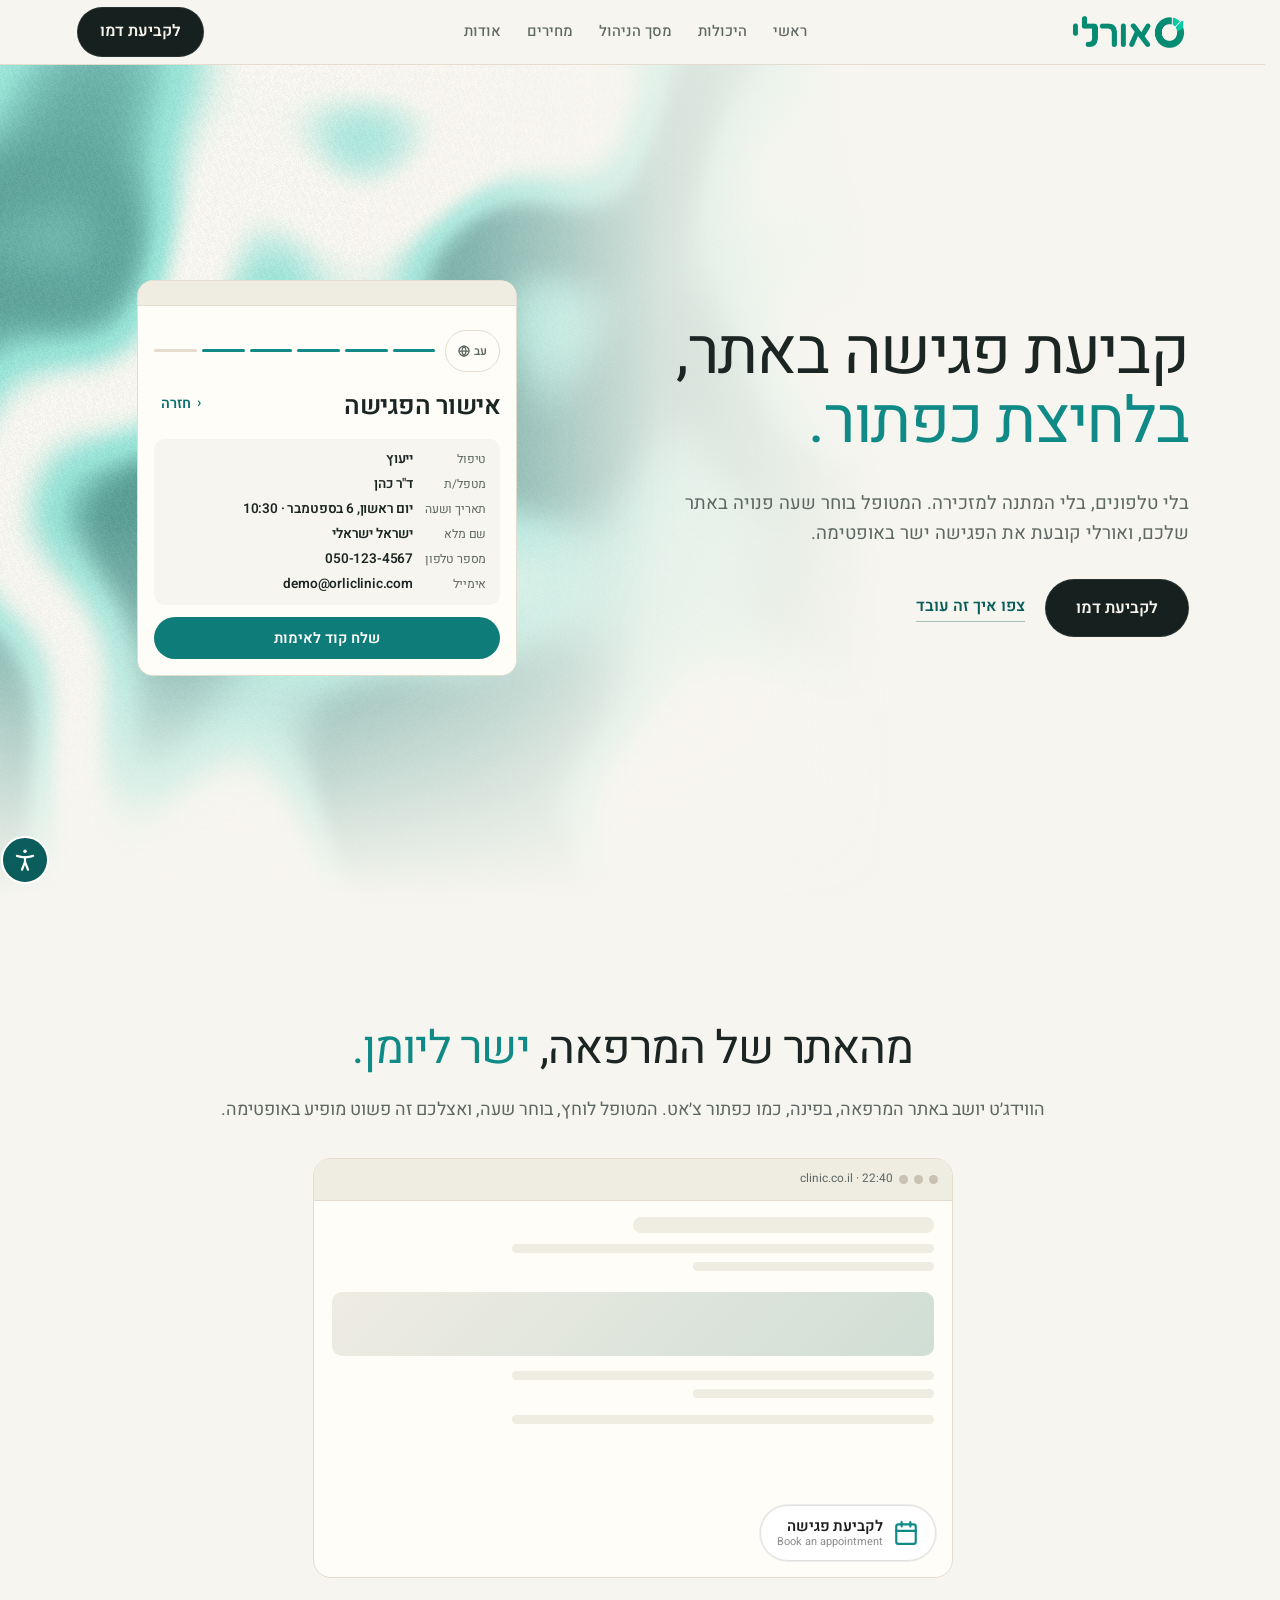
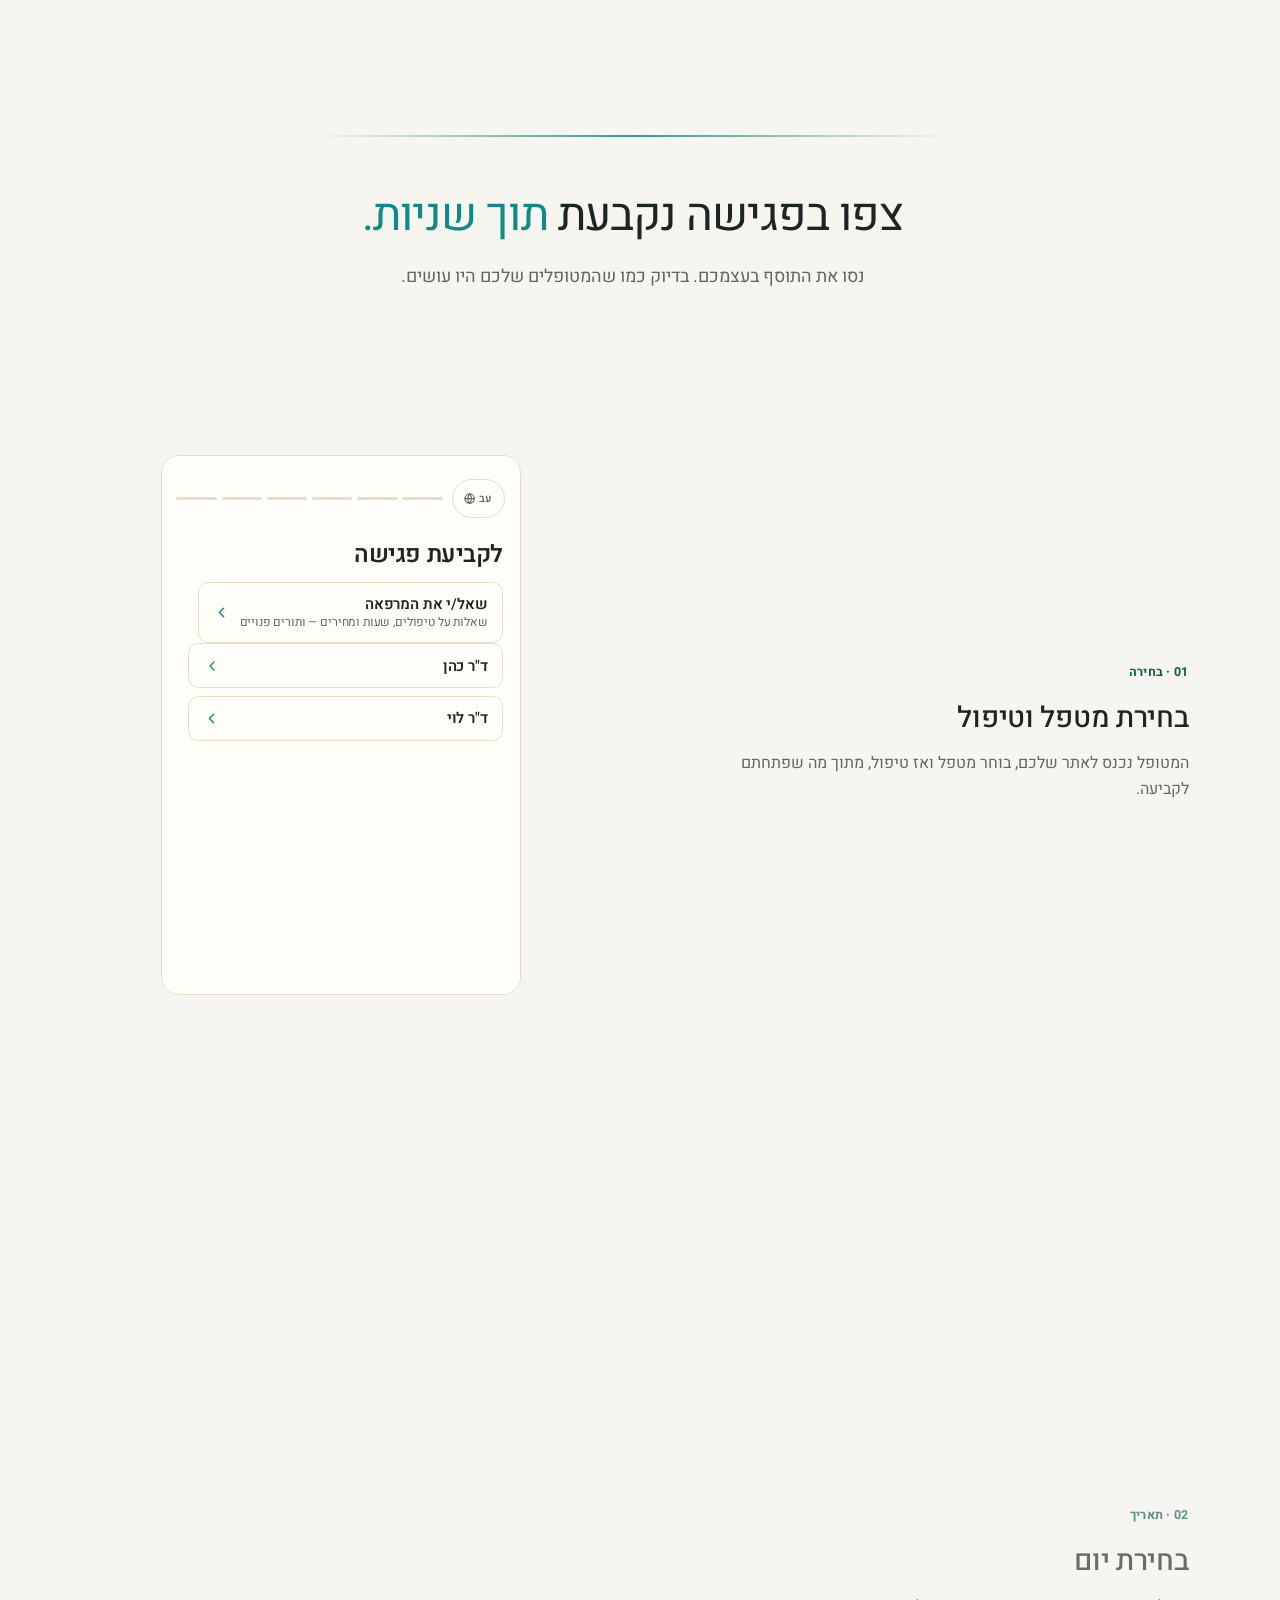
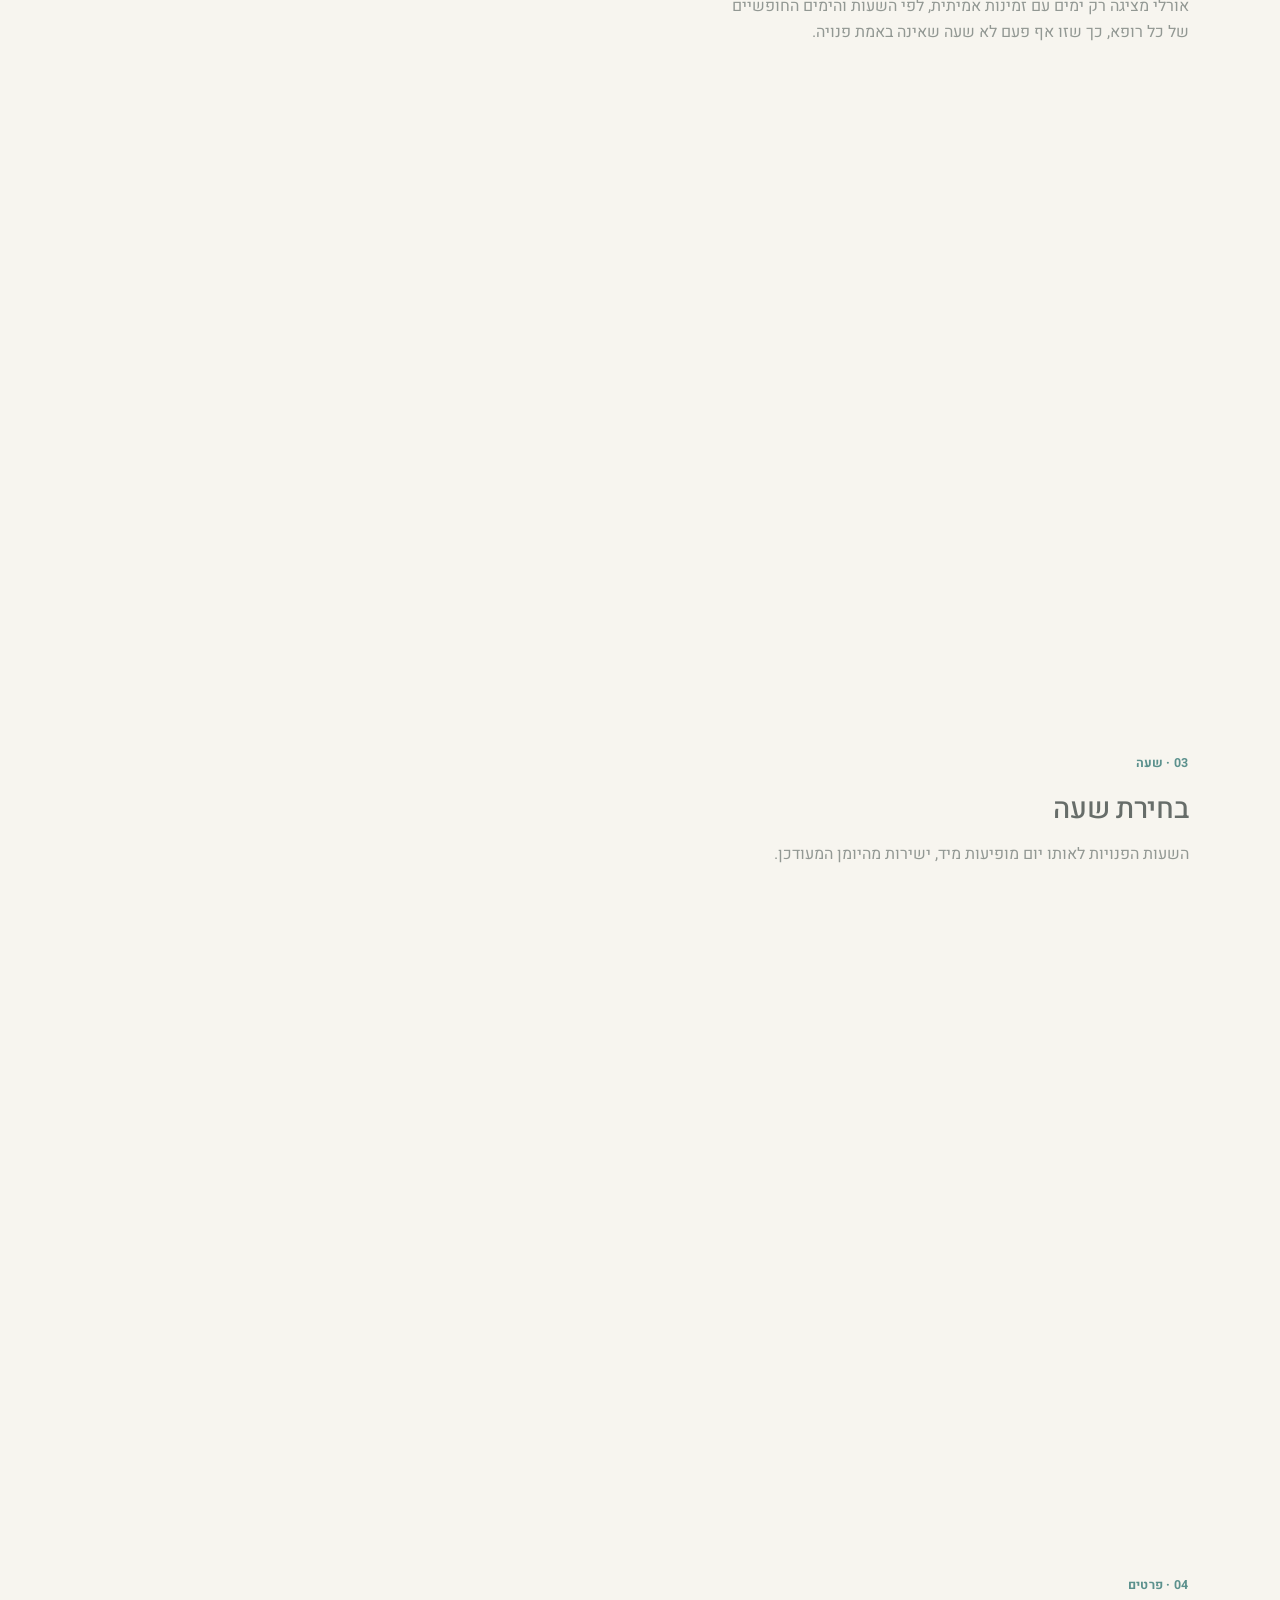
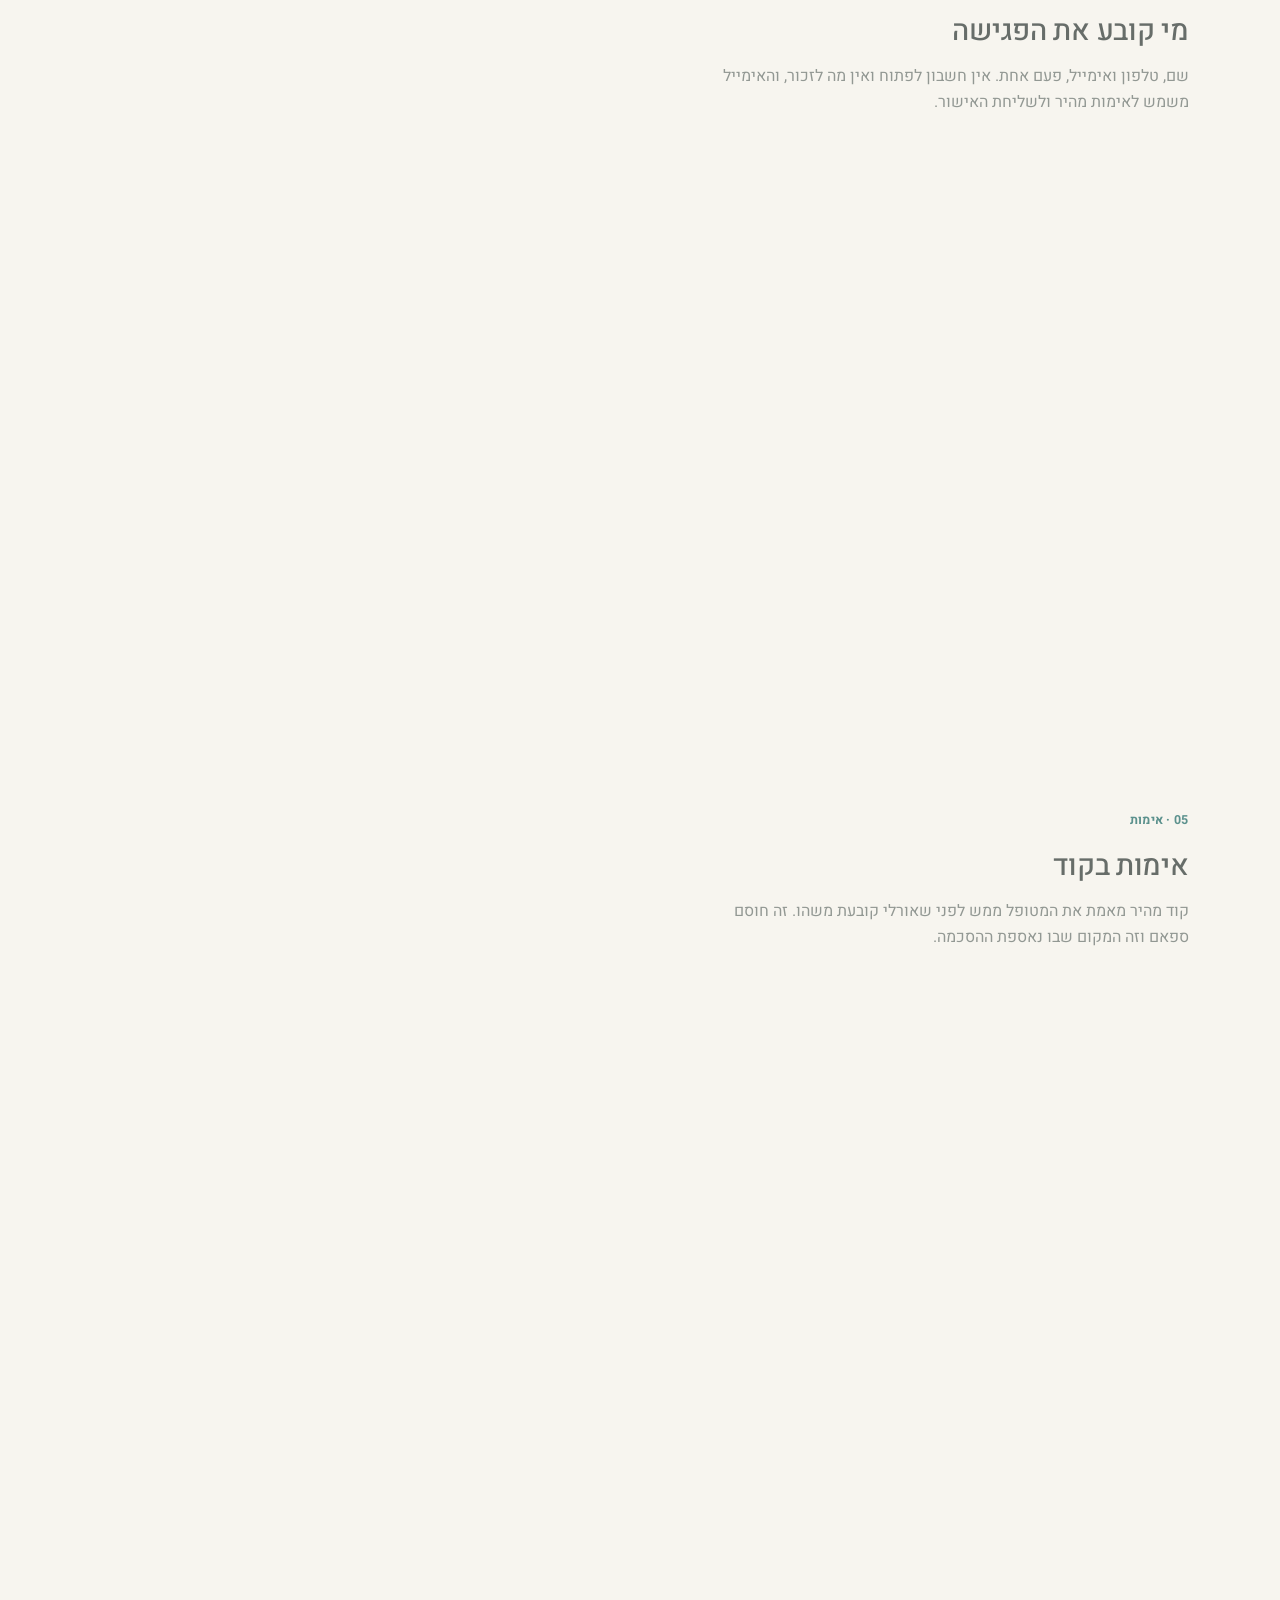
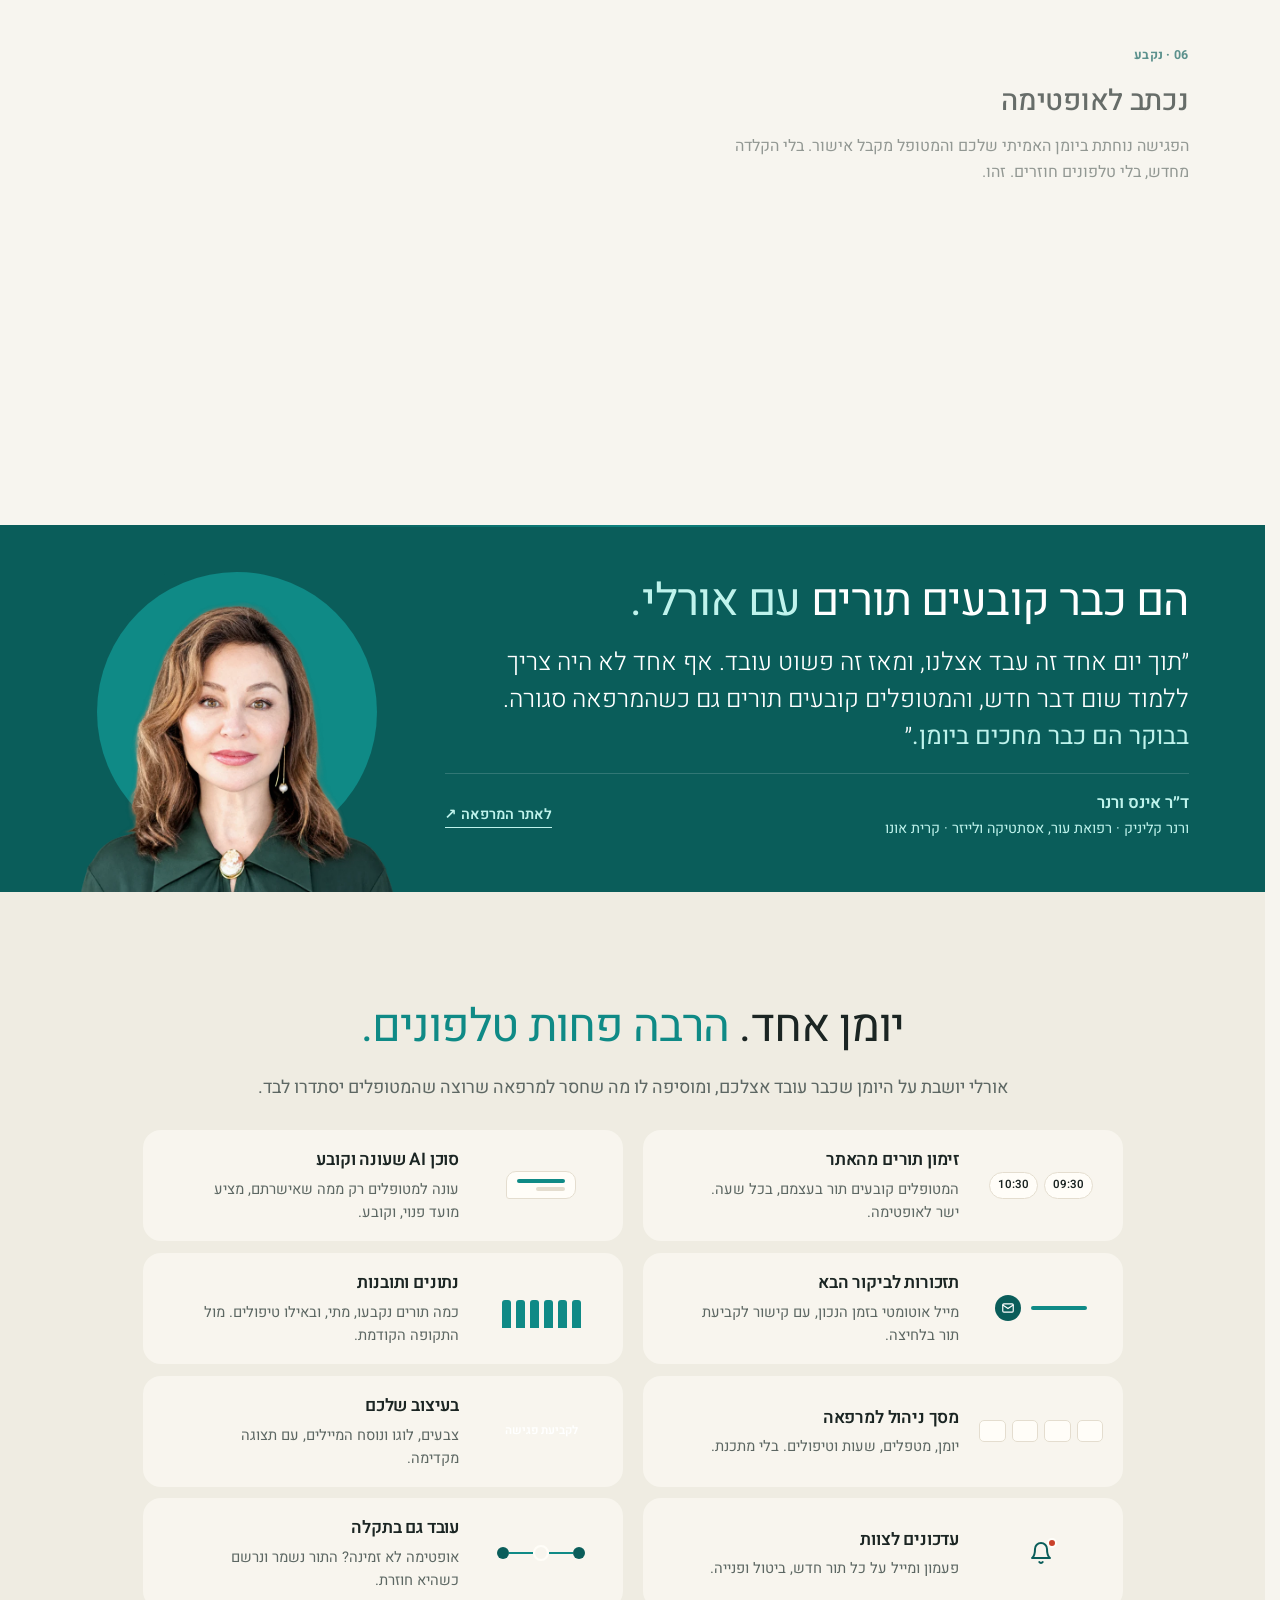
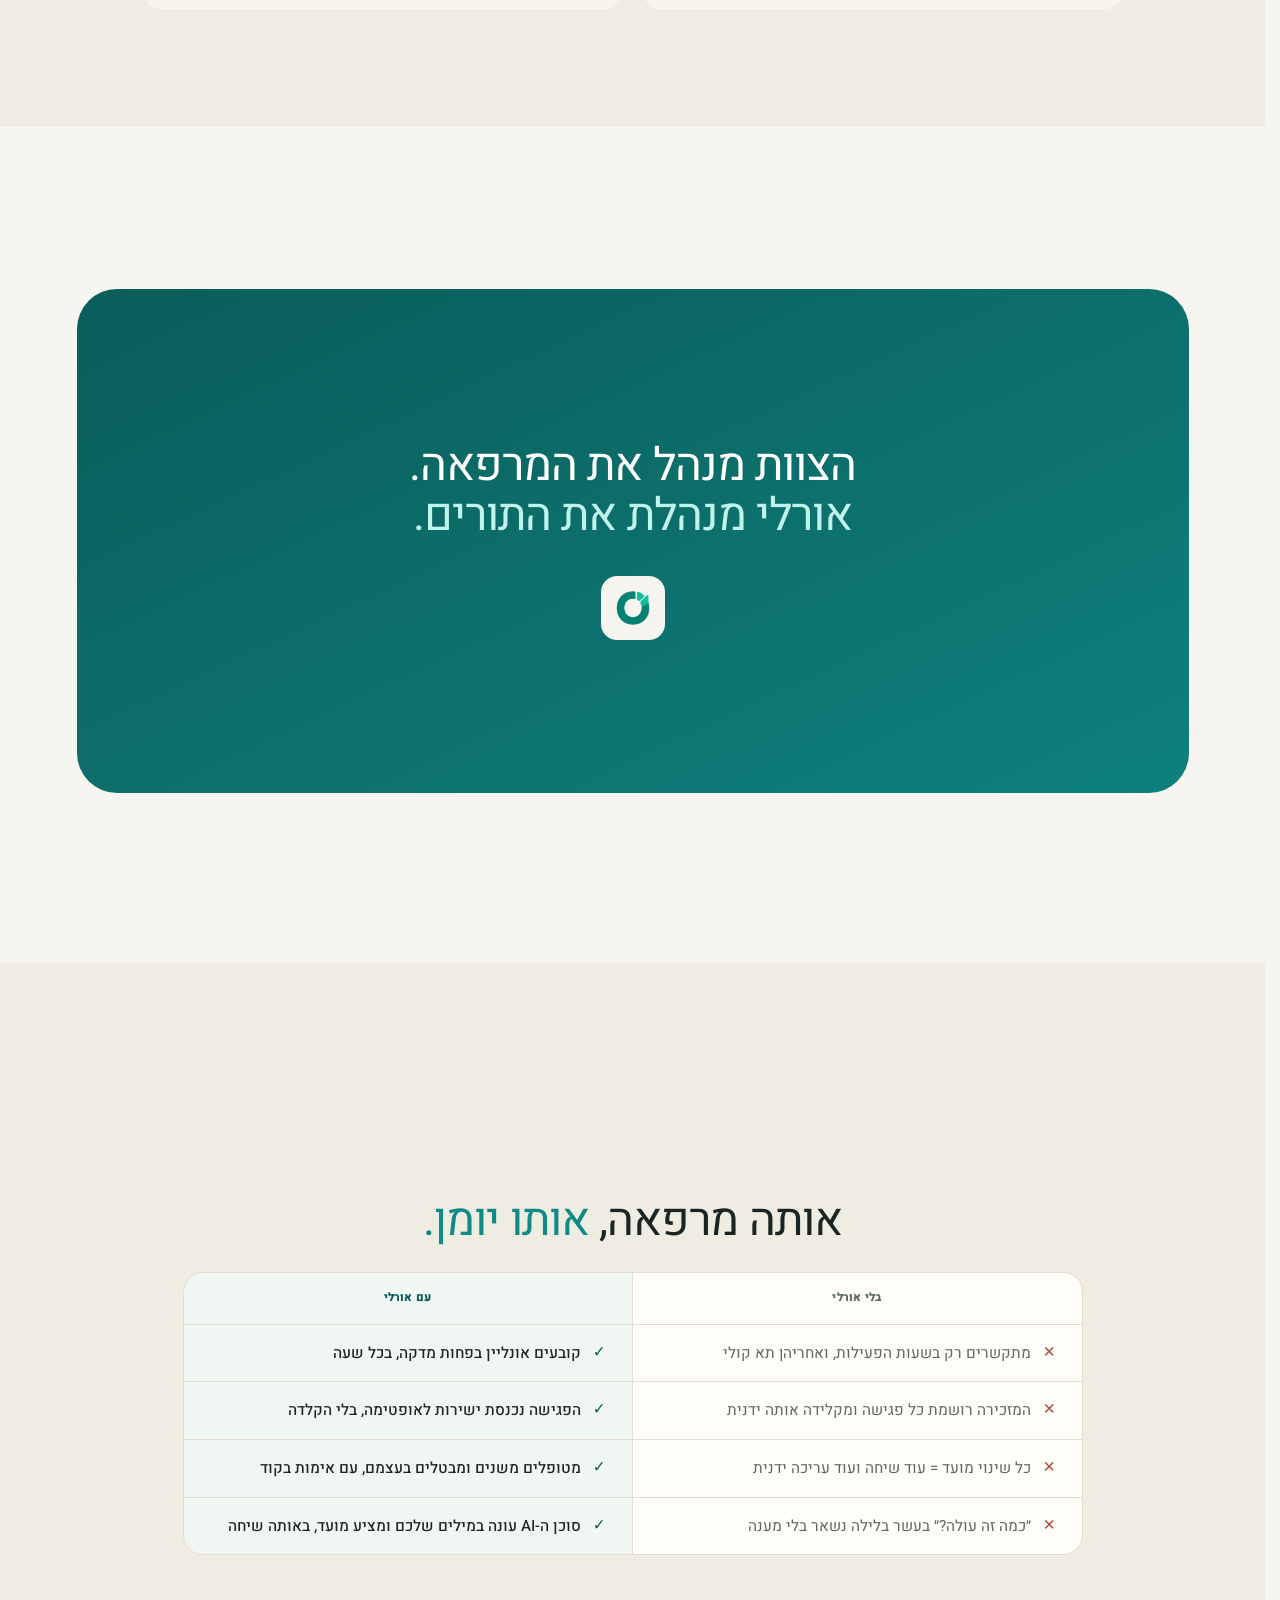
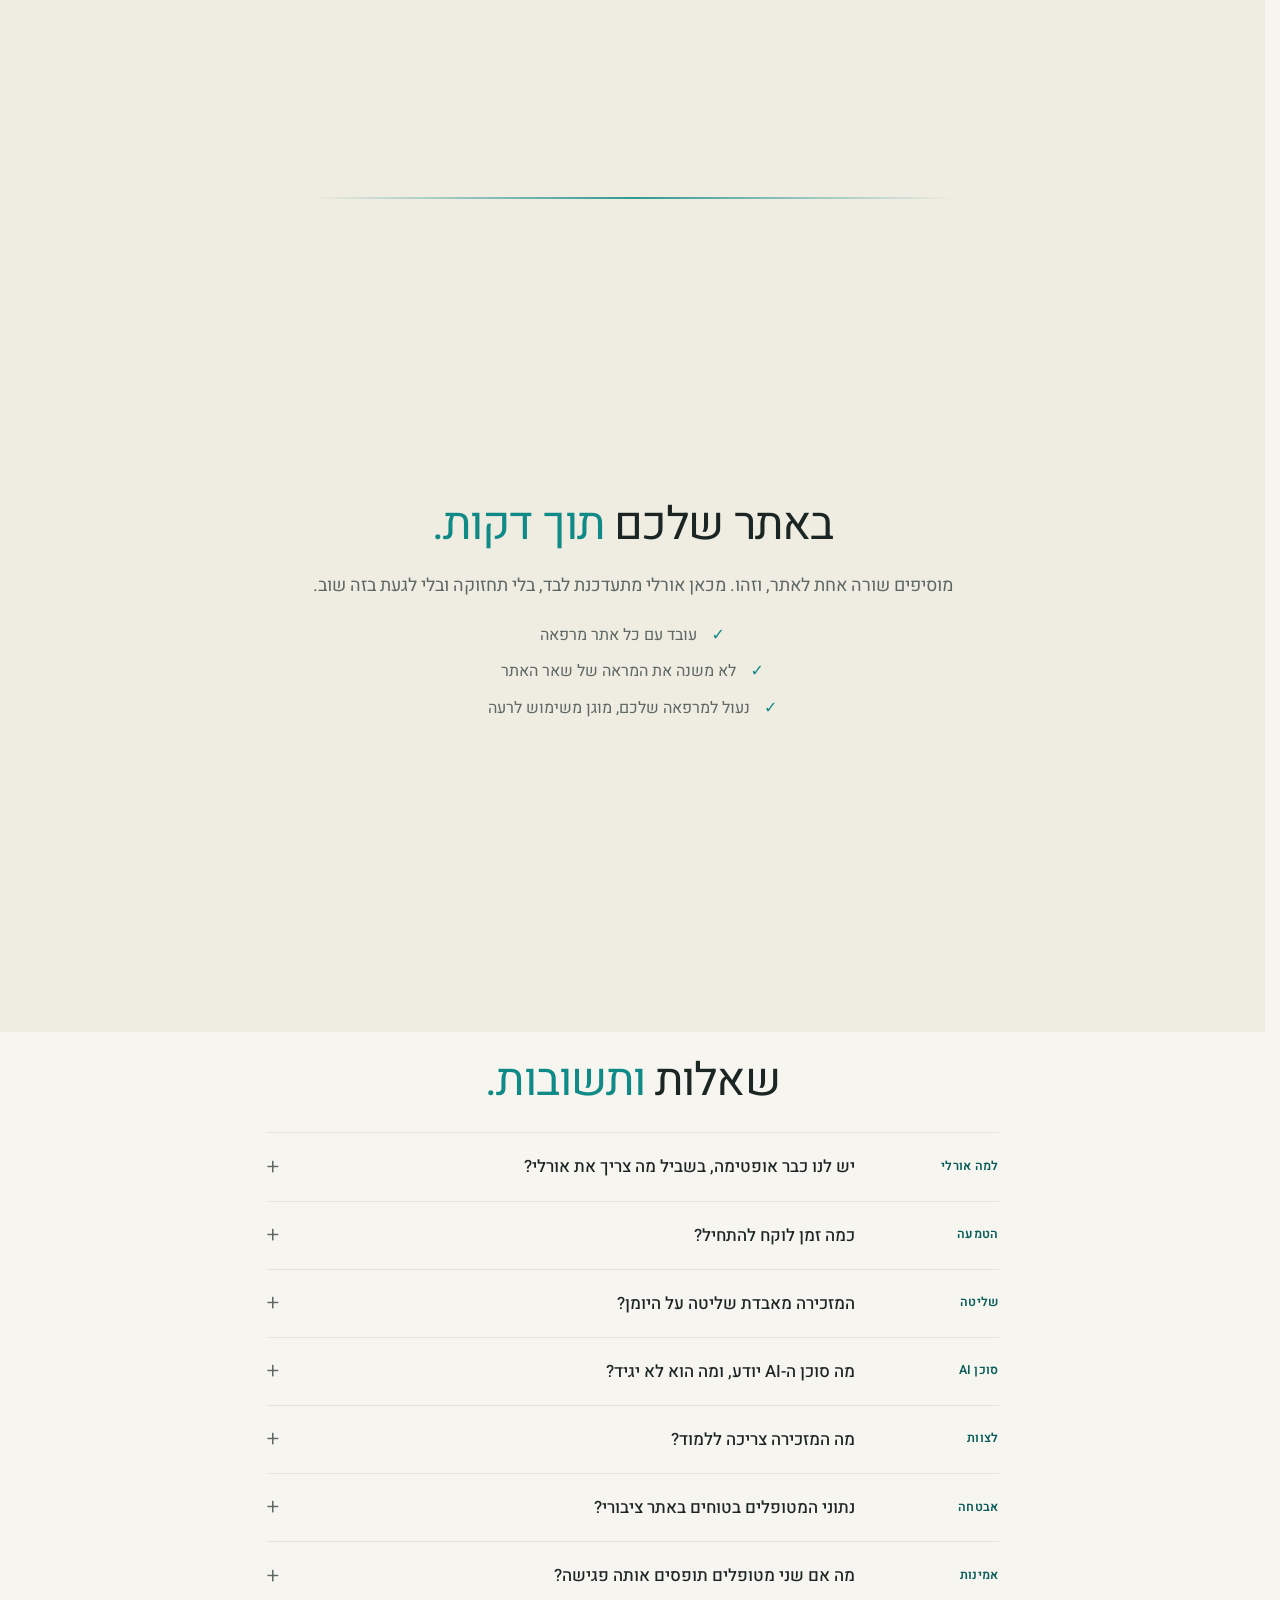
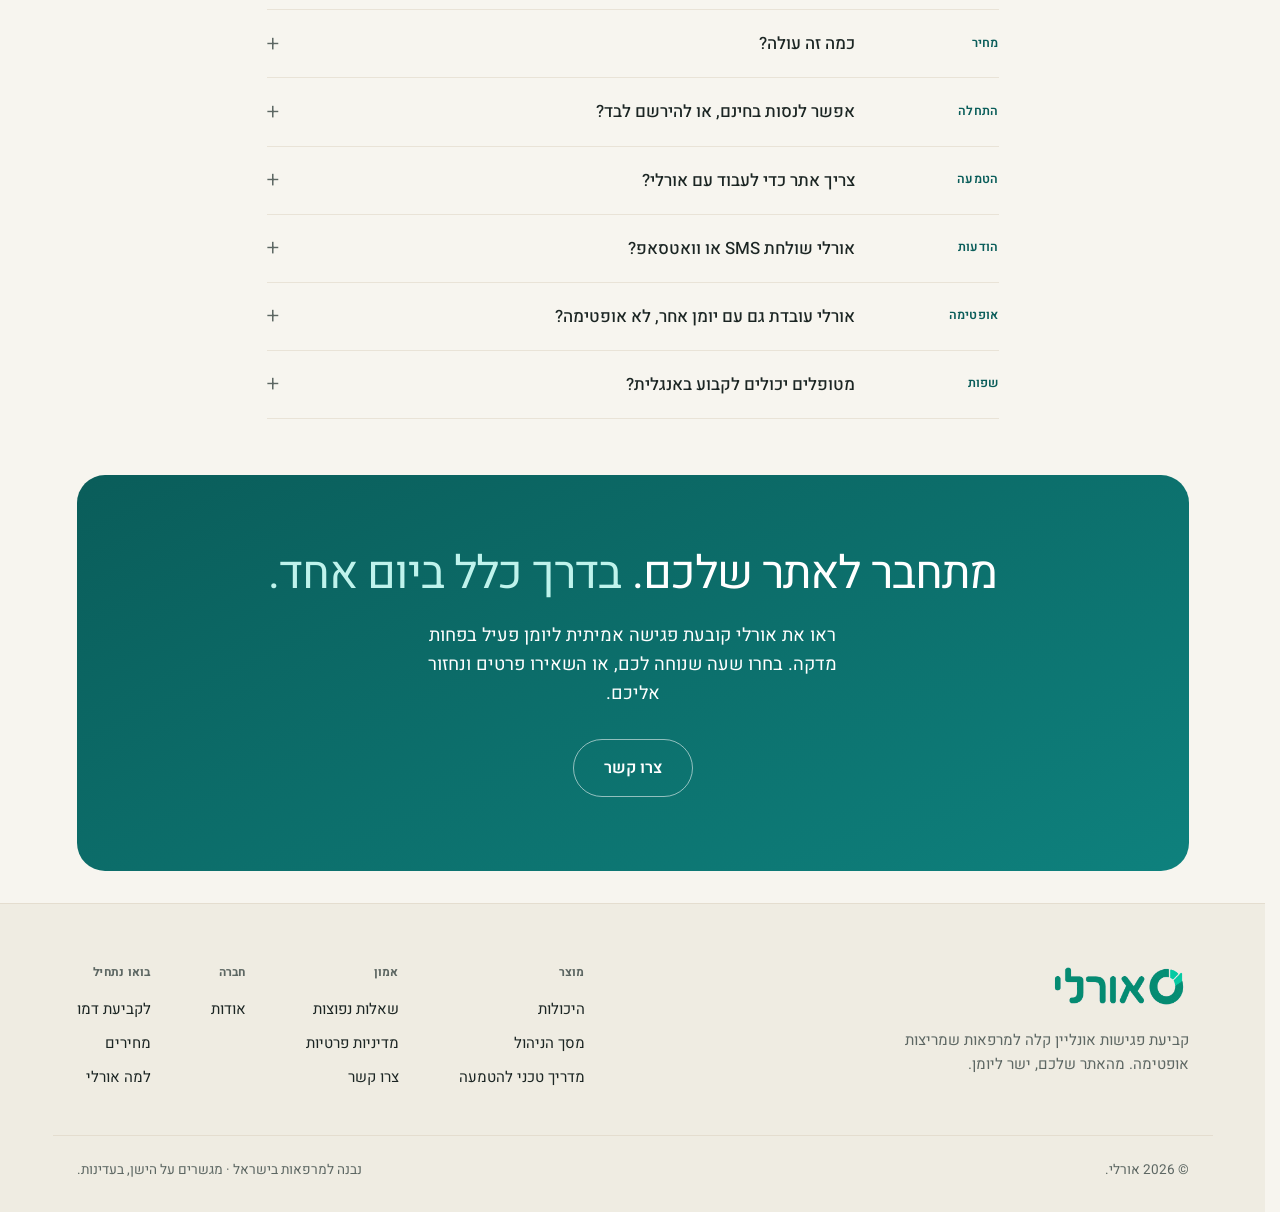
==== commit 74dfbcf1: "Site: the closing band sits 56px under the section before it It sat 118px under the last chapter on " ====
--- a/index.html
+++ b/index.html
@@ -23,7 +23,7 @@
        sets Hebrew and Latin (spaces, digits) in it. -->
   <link rel="preload" href="assets/fonts/heebo-v28-hebrew.woff2" as="font" type="font/woff2" crossorigin />
   <link rel="preload" href="assets/fonts/heebo-v28-latin.woff2" as="font" type="font/woff2" crossorigin />
-  <link rel="stylesheet" href="styles.css?v=20261022e" />
+  <link rel="stylesheet" href="styles.css?v=20261022g" />
   <link rel="stylesheet" href="a11y.css?v=20261022e" />
   <link rel="stylesheet" href="widget.css?v=20261019h" />
   <link rel="icon" href="/favicon.ico" sizes="any" />
--- a/styles.css
+++ b/styles.css
@@ -1880,3 +1880,7 @@
 html.a11y-still [data-steps] li::before { animation: none !important; }
 
 html.a11y-still .steps--line li::before, html.a11y-still .steps--line li + li::after, html.a11y-still .steps--line li h3, html.a11y-still .steps--line li p { transition: none !important; }
+
+/* The closing band sits 56px under the section before it, on every page. */
+main > .section:not(.alt):has(+ .cta-band--tail) { padding-bottom: 56px; }
+main > .section:not(.alt) + .cta-band--tail { padding-top: 0; }
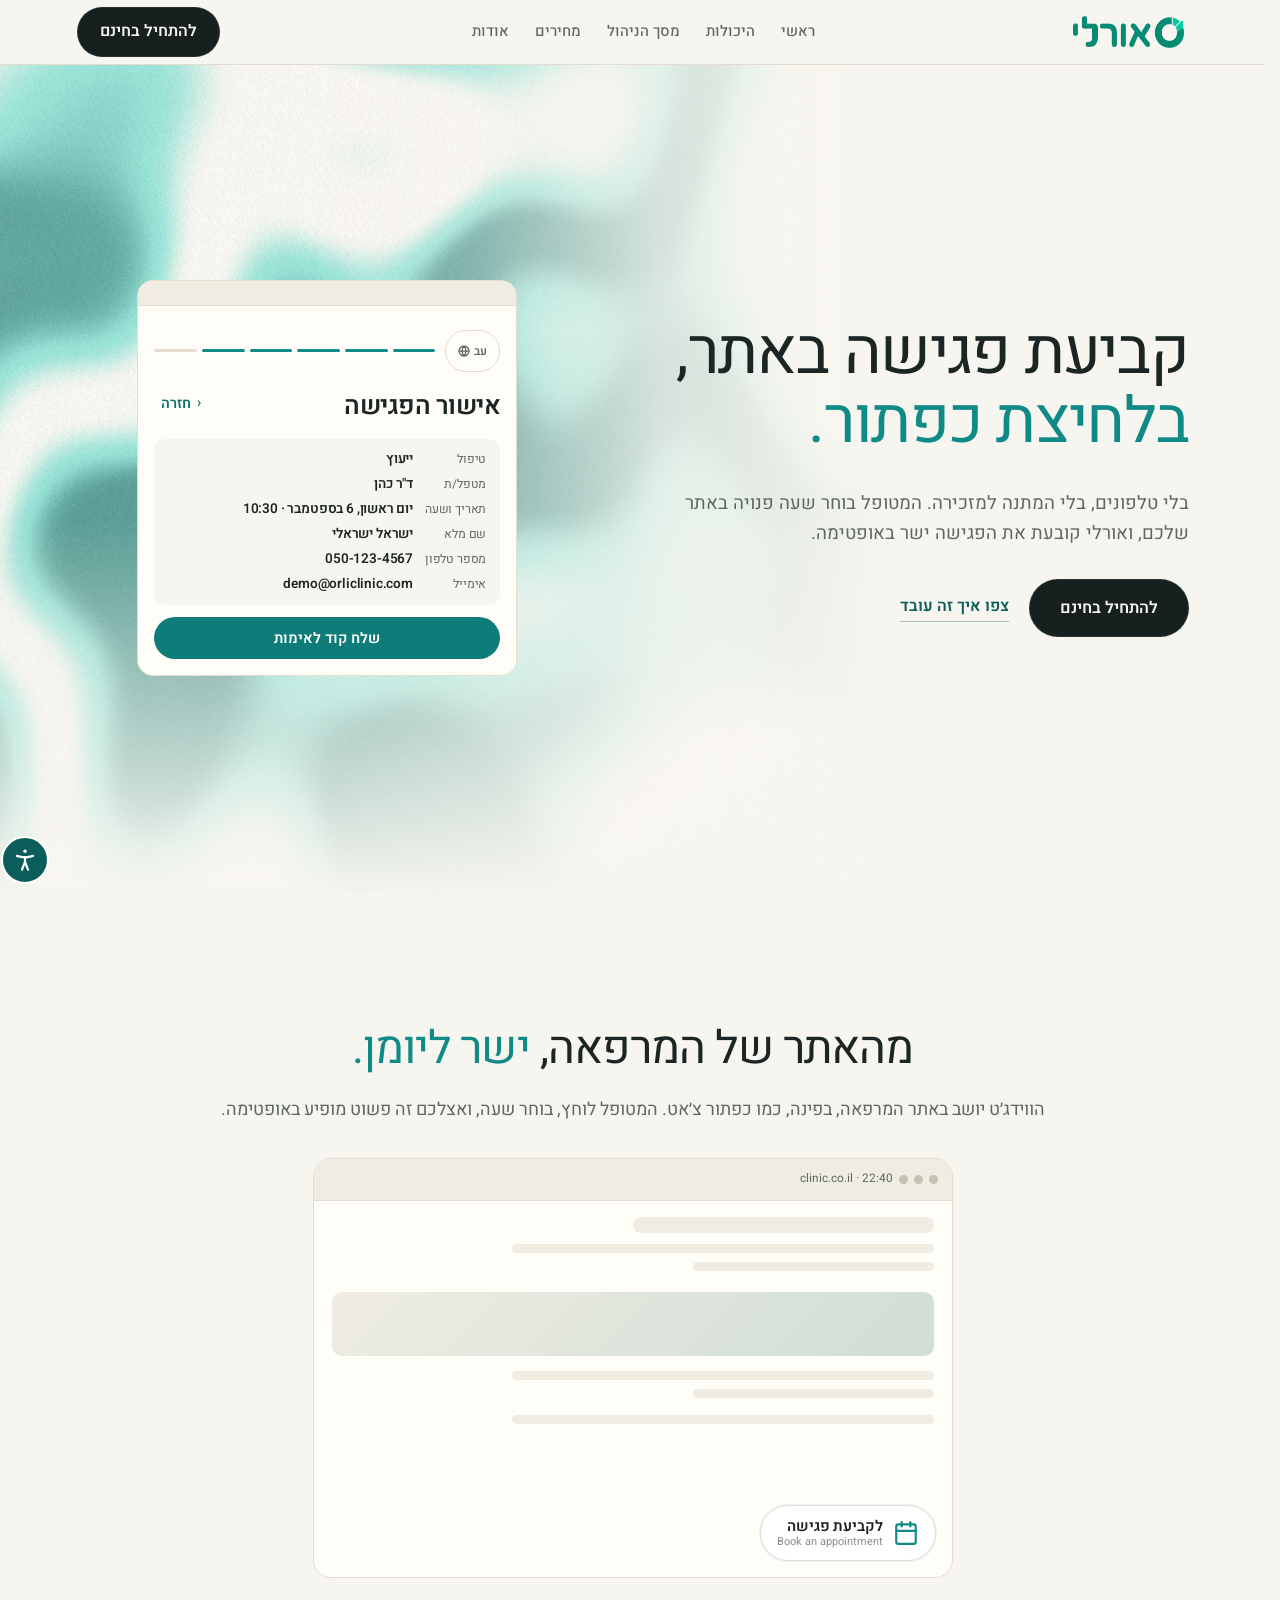
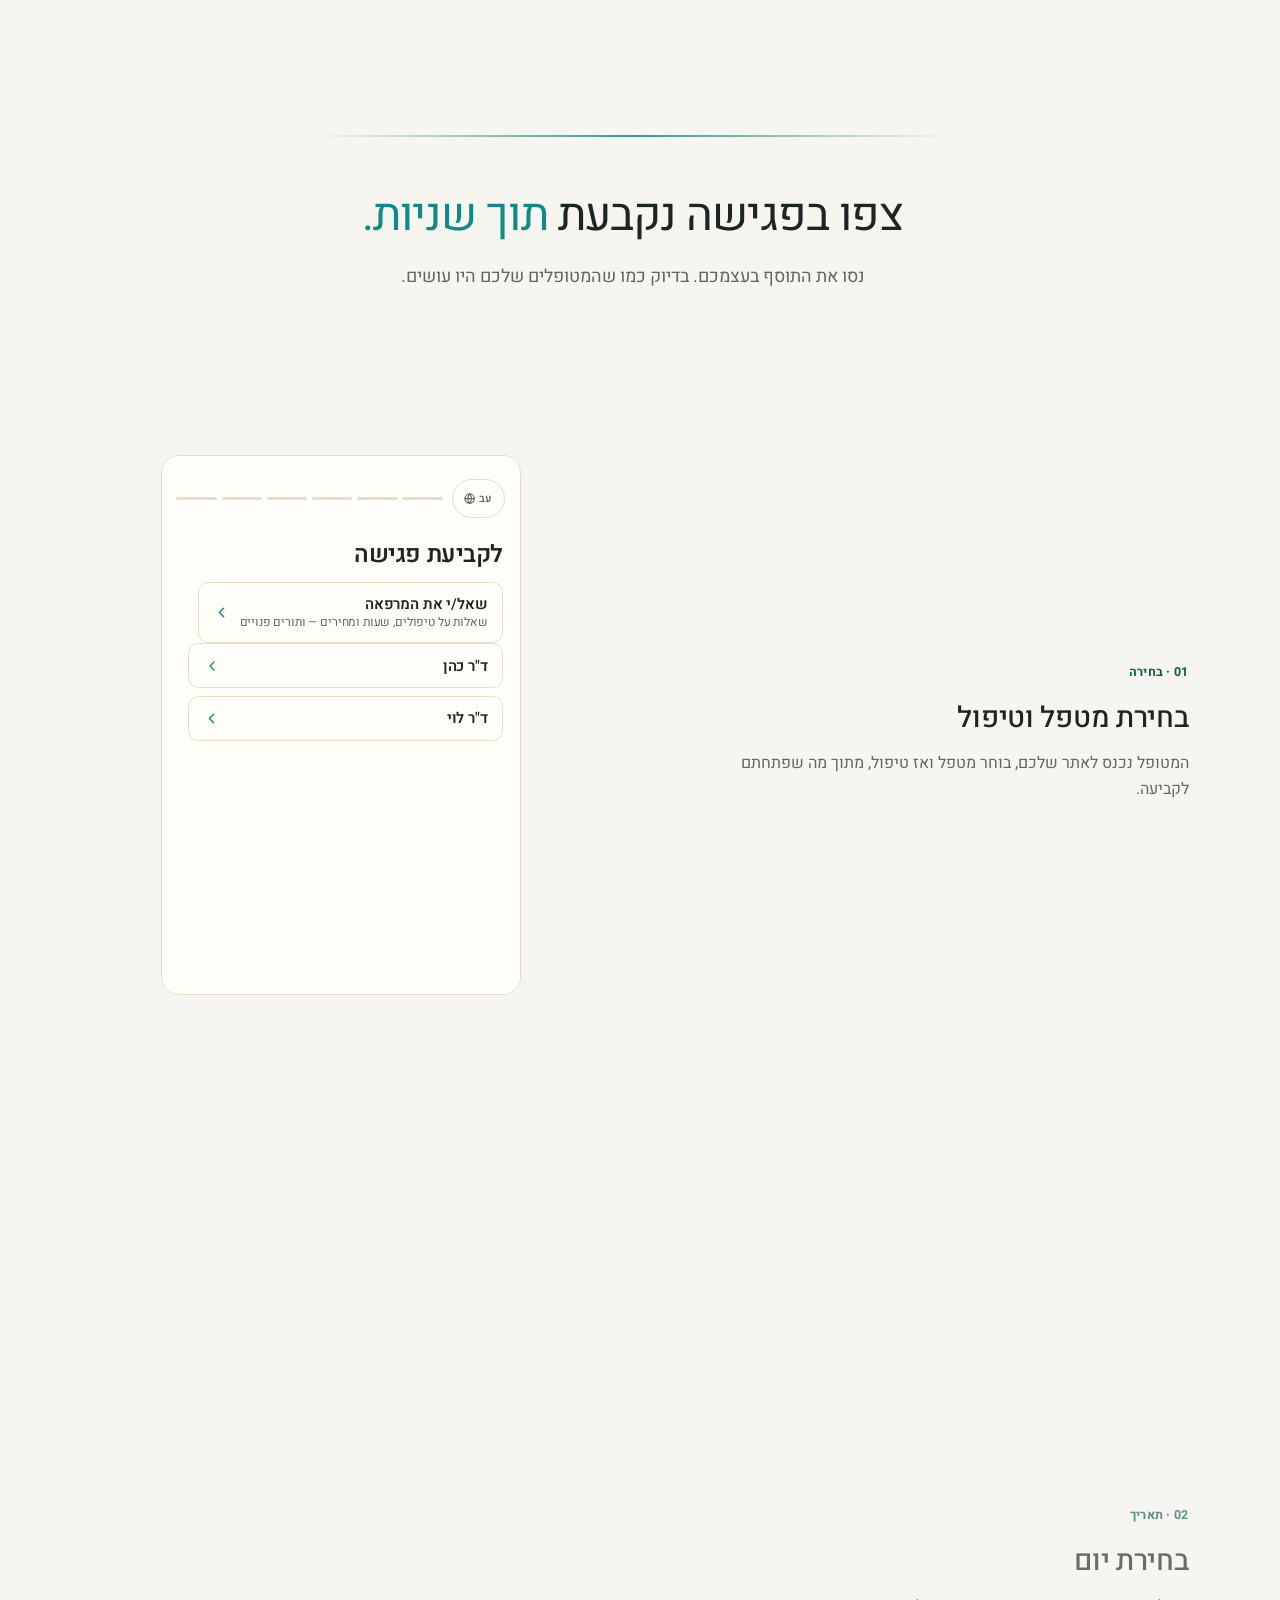
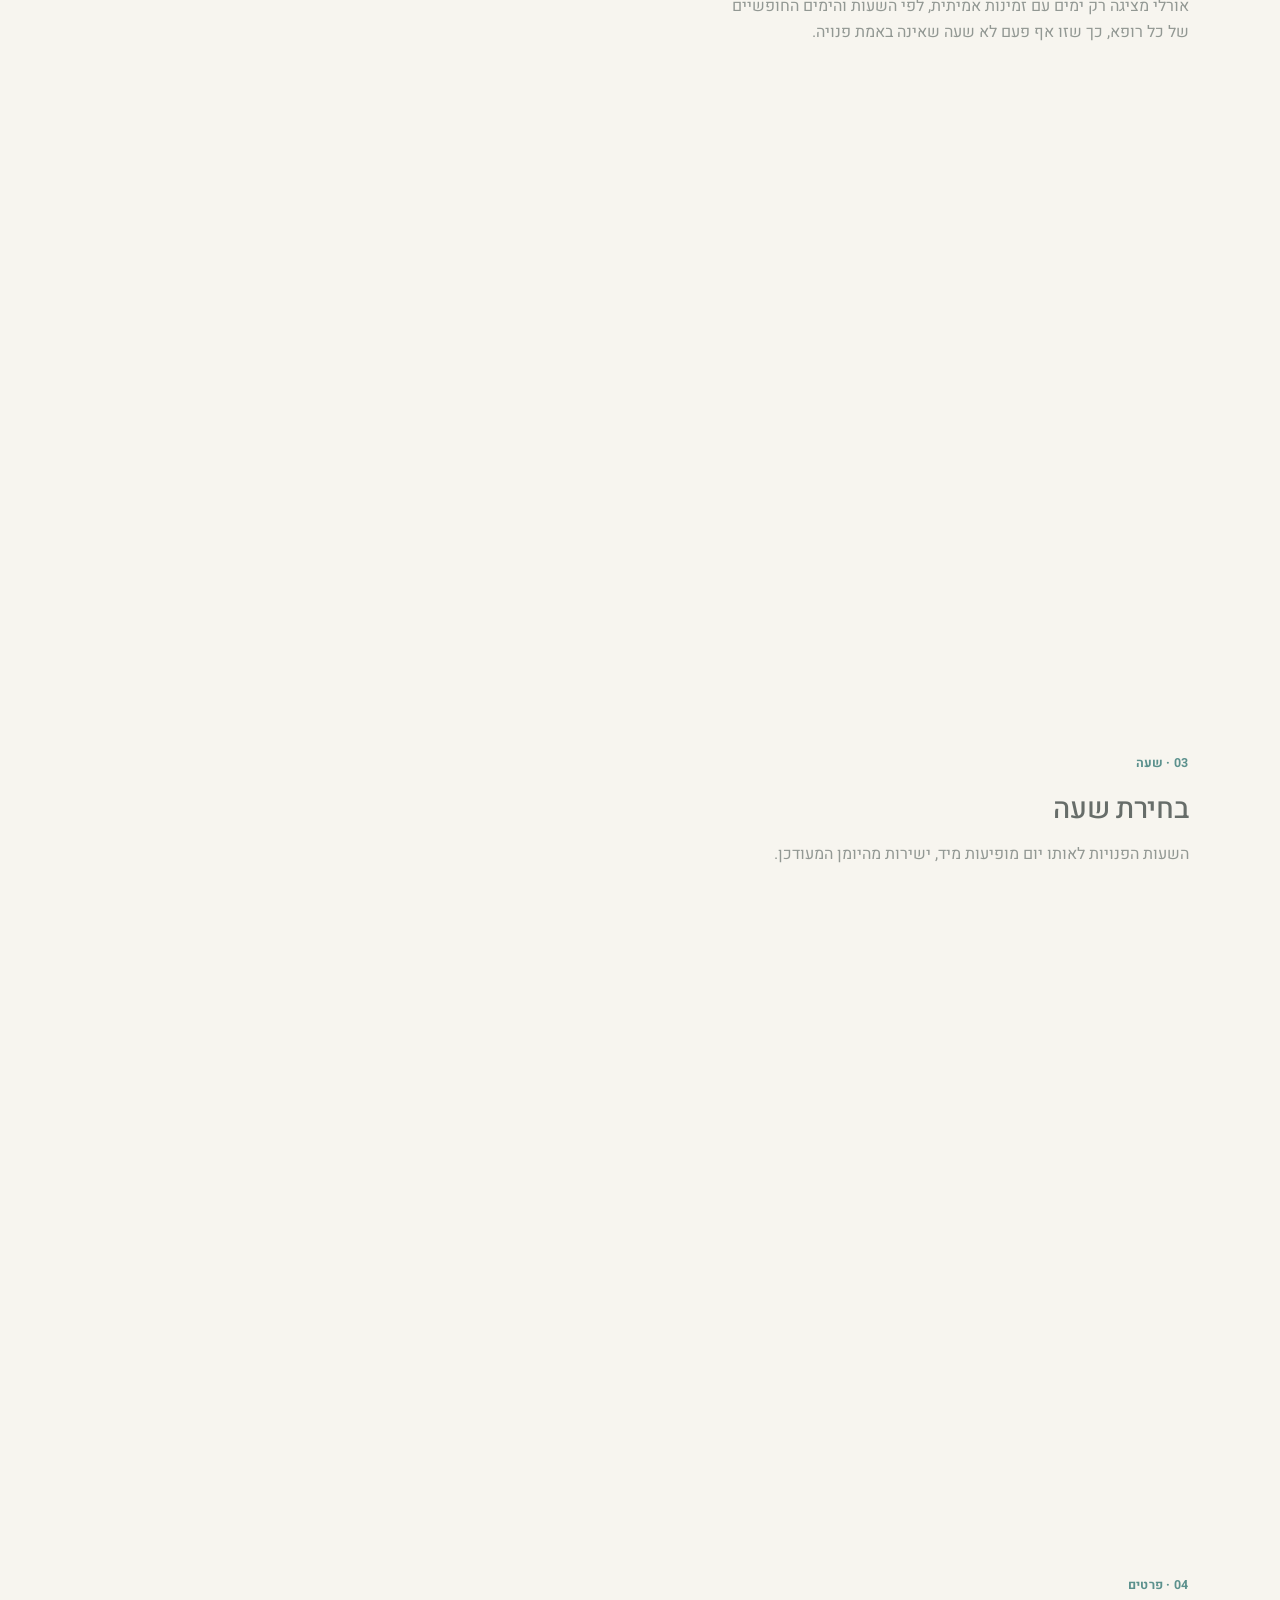
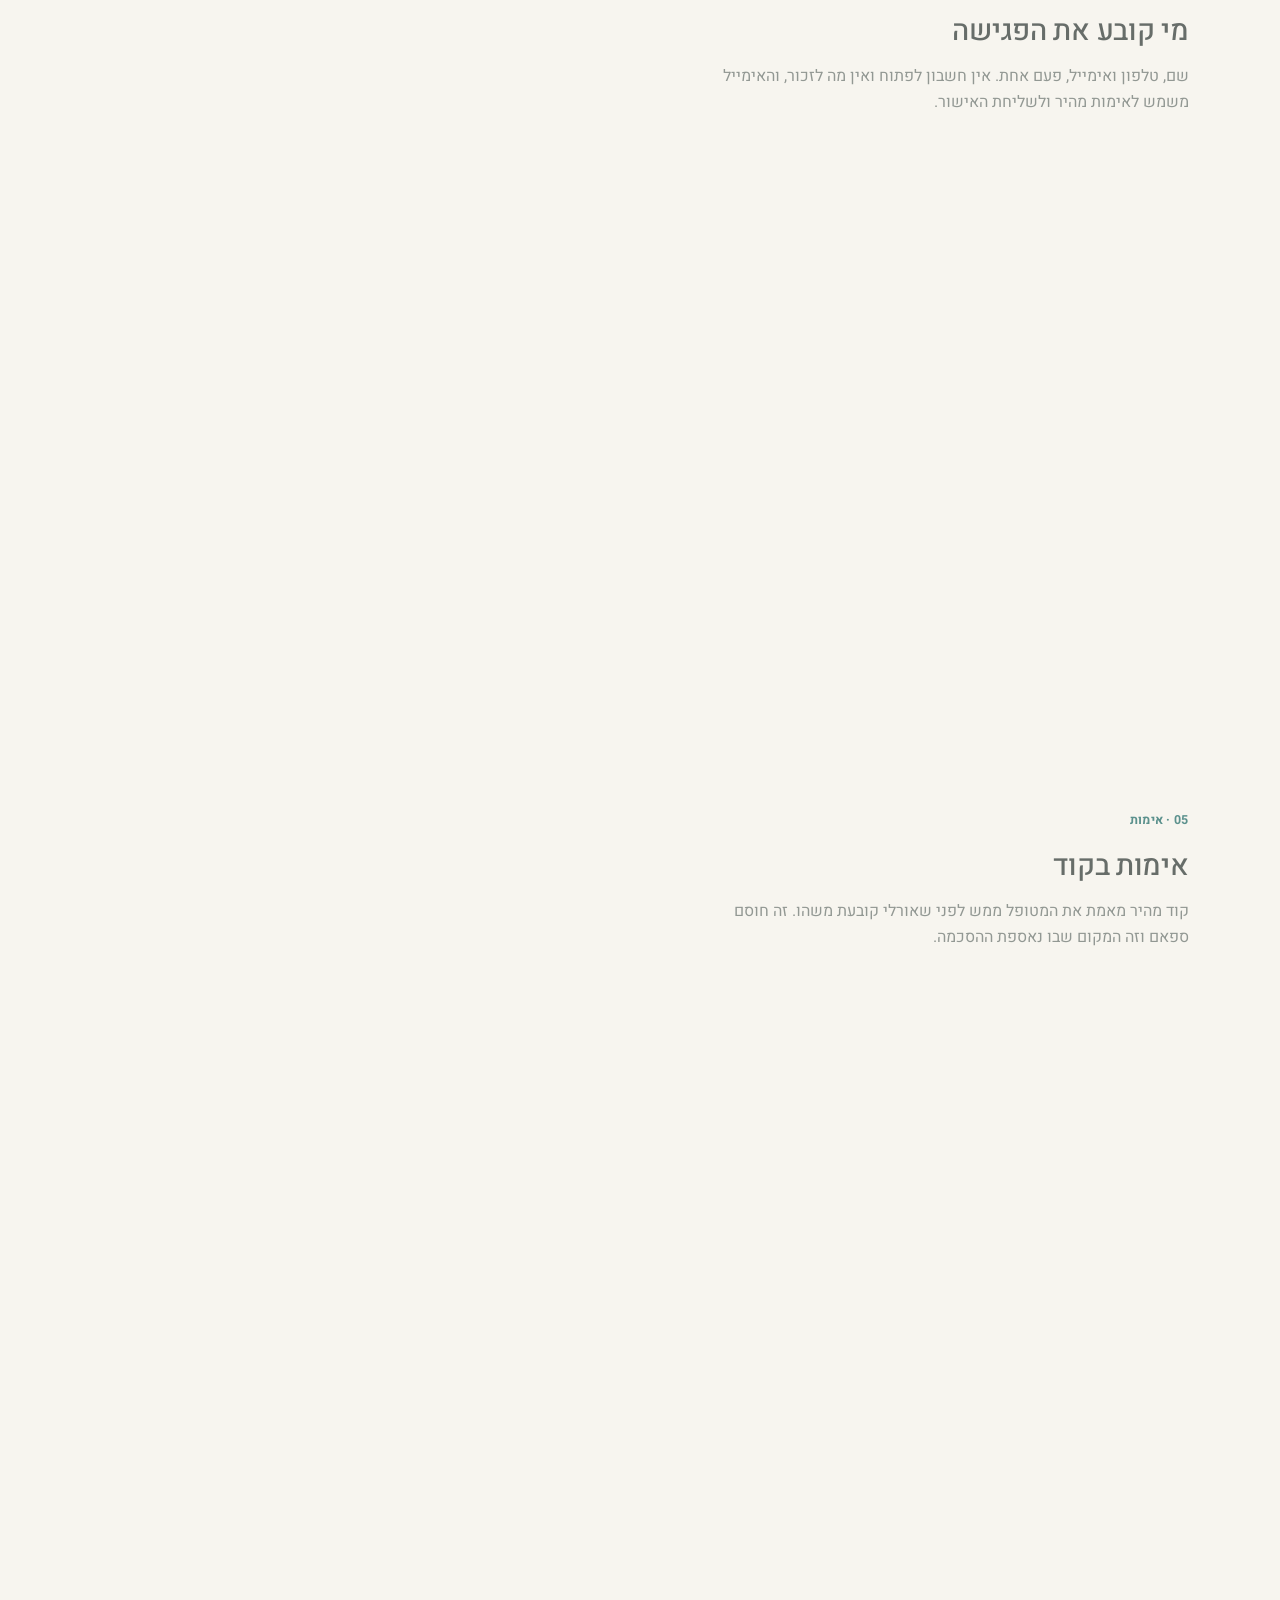
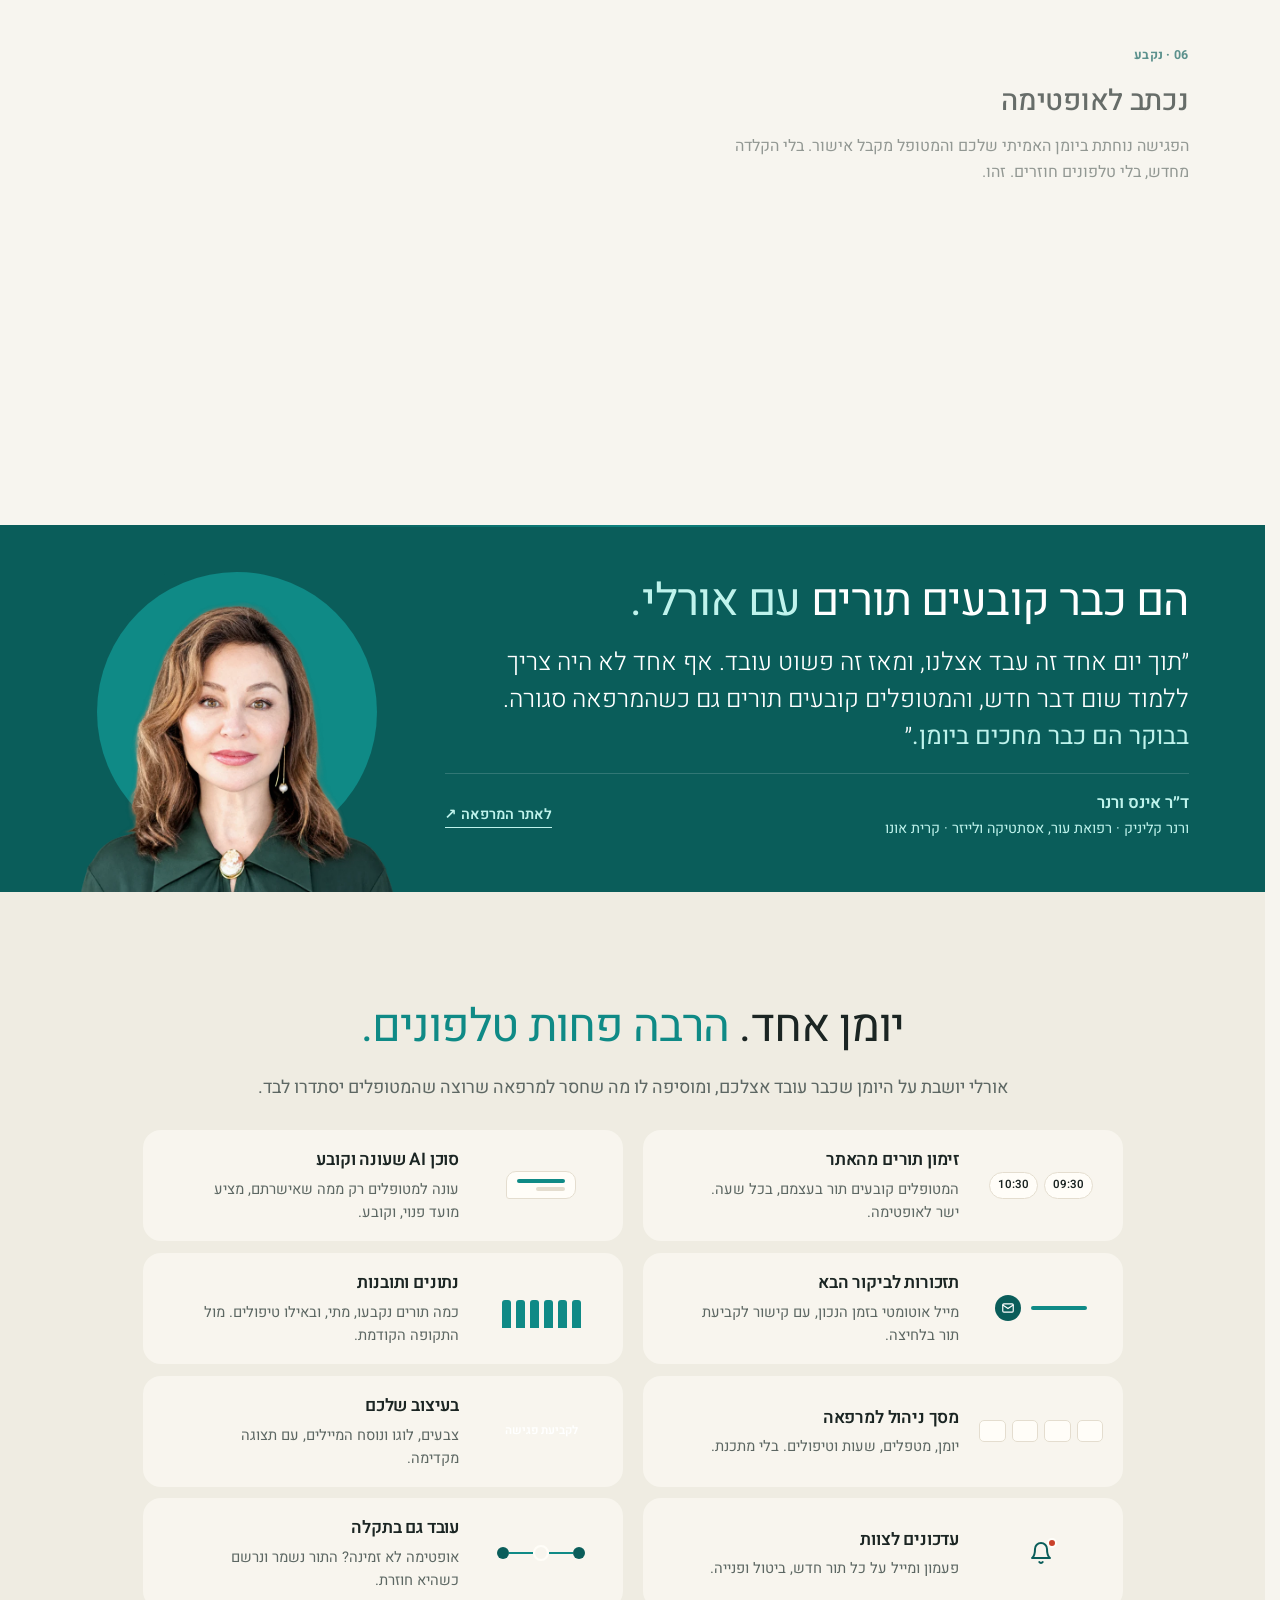
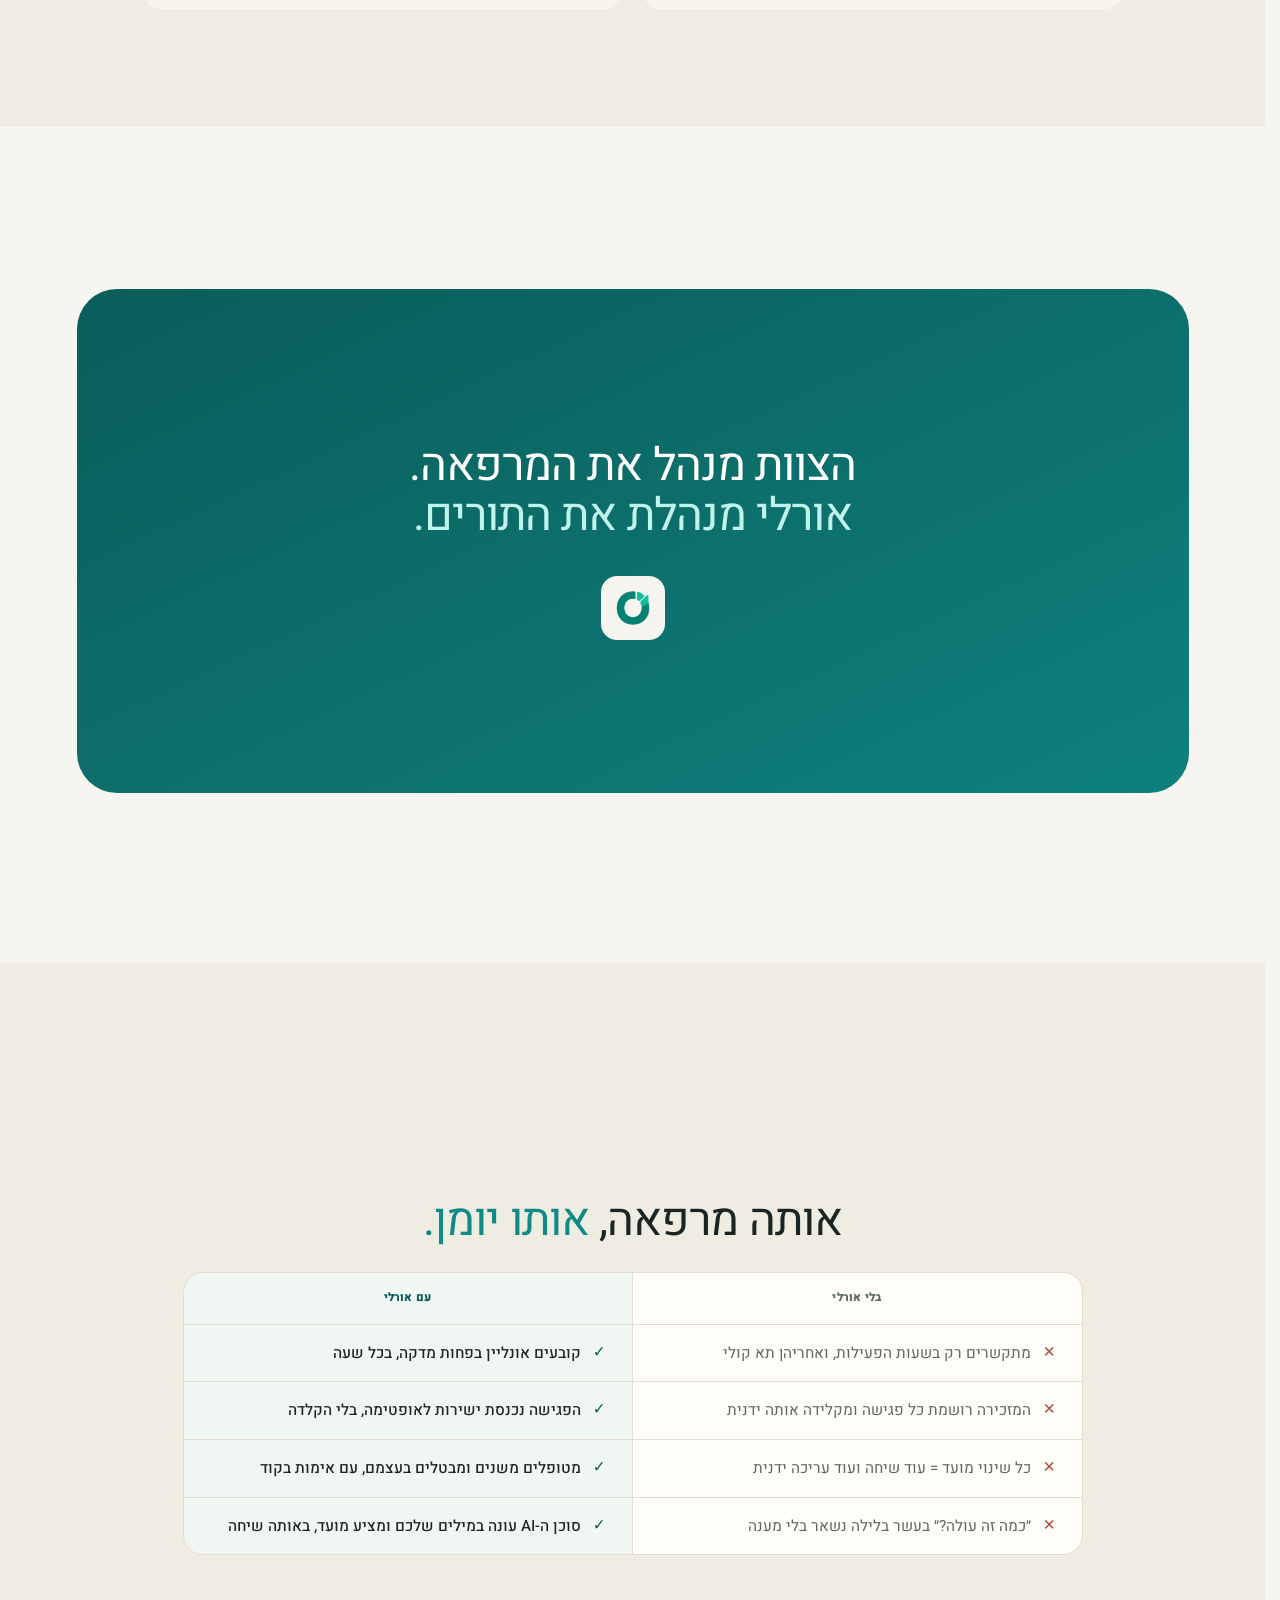
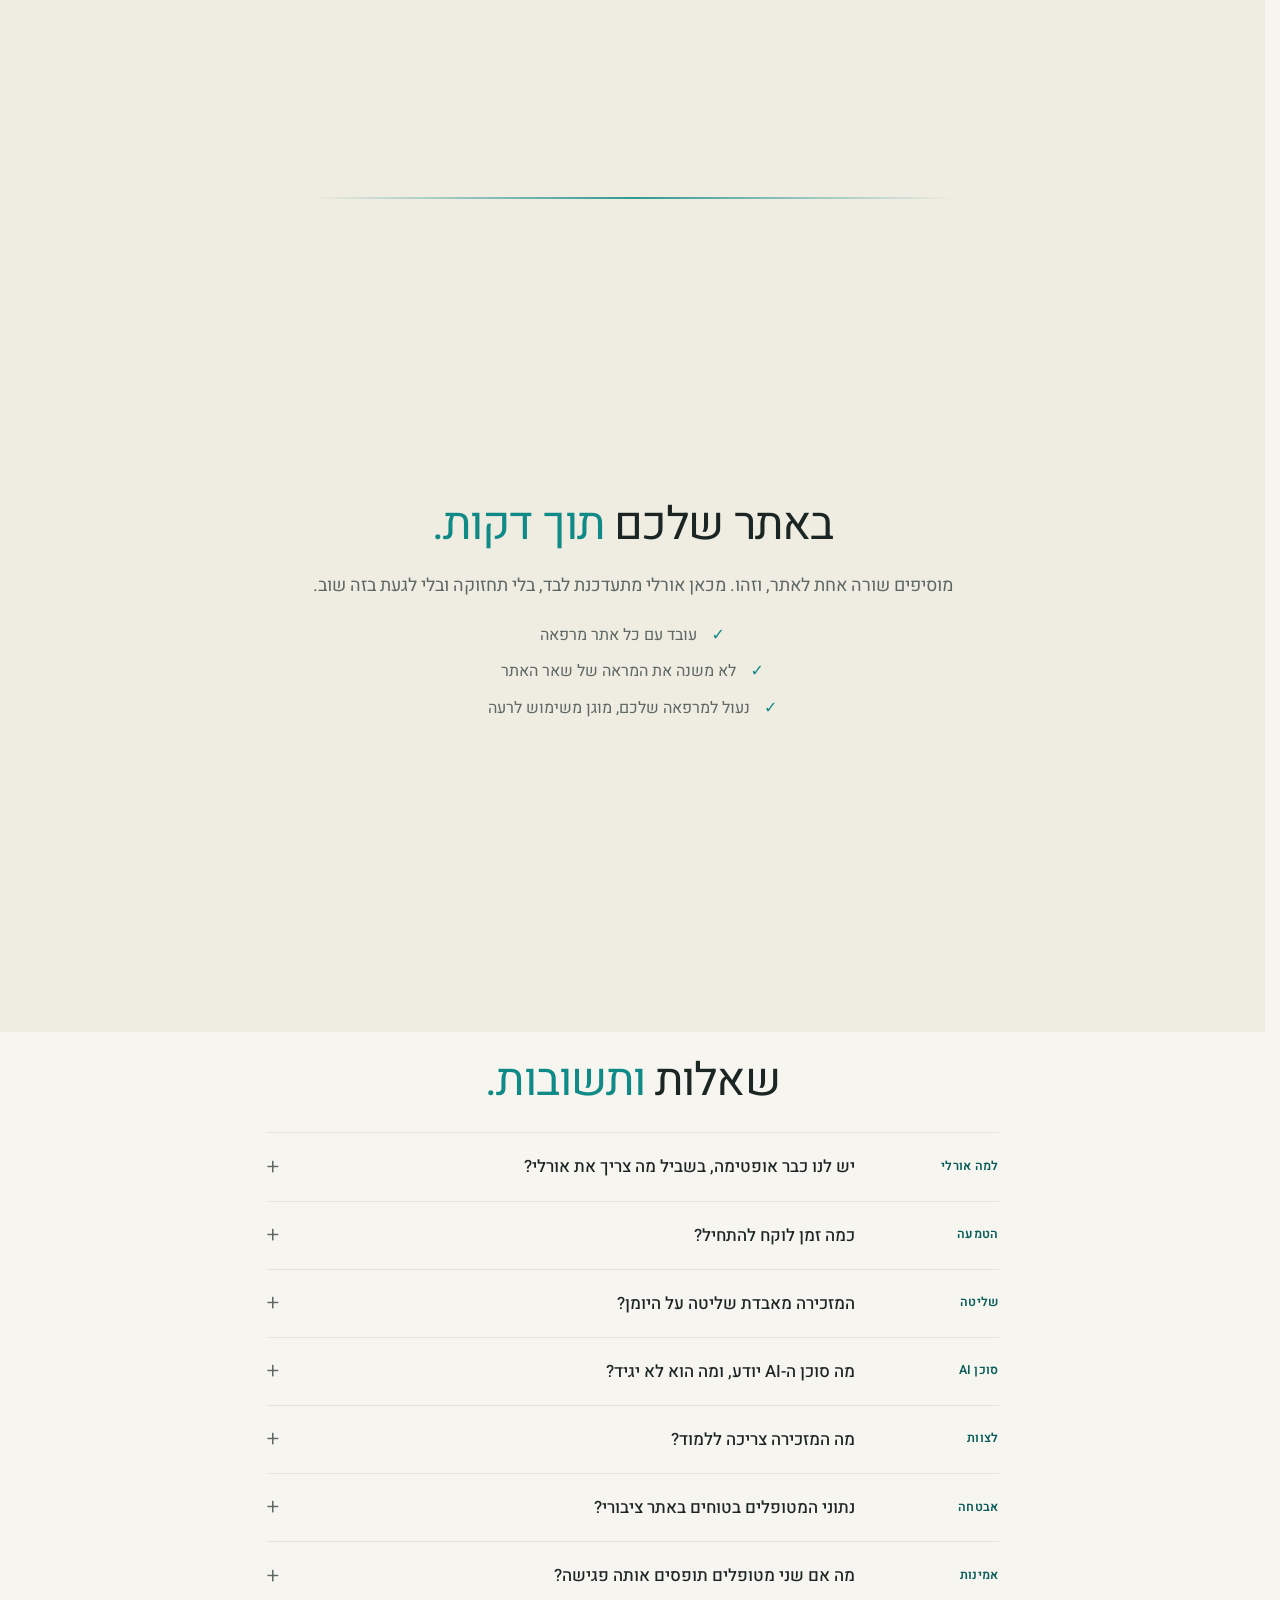
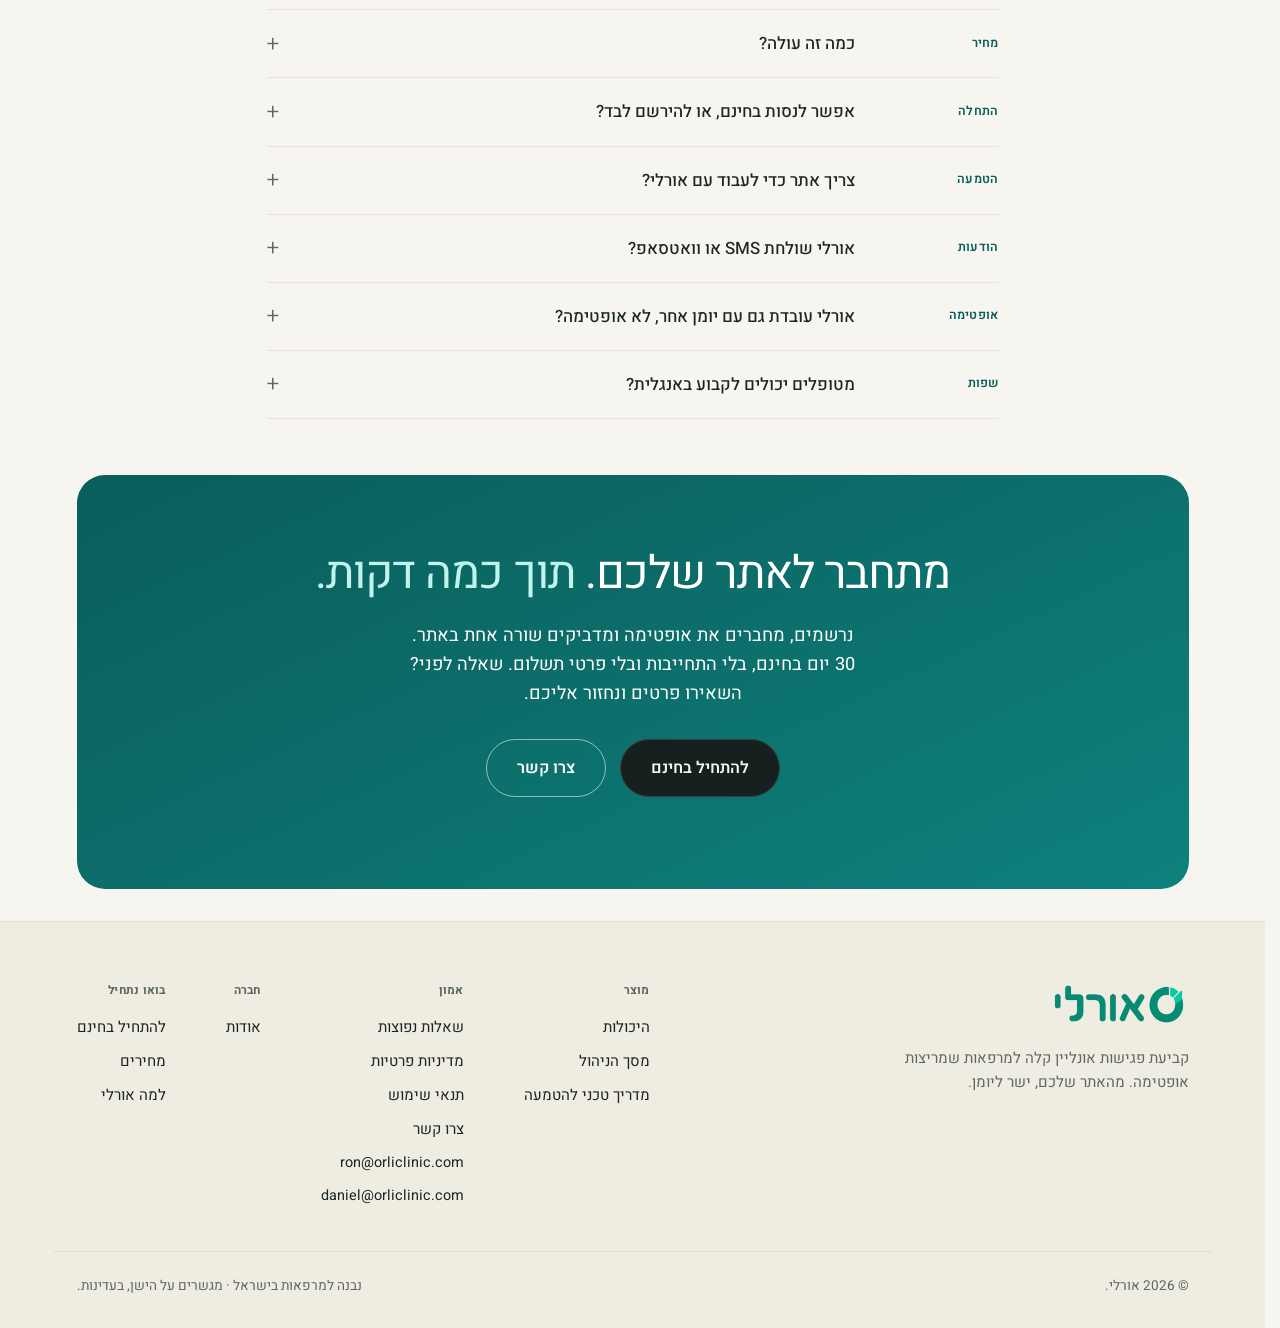
==== commit 999e59c8: "Site: sign-up everywhere, terms and privacy, an install guide - Every "book a demo" button is now "s" ====
--- a/index.html
+++ b/index.html
@@ -23,7 +23,7 @@
        sets Hebrew and Latin (spaces, digits) in it. -->
   <link rel="preload" href="assets/fonts/heebo-v28-hebrew.woff2" as="font" type="font/woff2" crossorigin />
   <link rel="preload" href="assets/fonts/heebo-v28-latin.woff2" as="font" type="font/woff2" crossorigin />
-  <link rel="stylesheet" href="styles.css?v=20261022g" />
+  <link rel="stylesheet" href="styles.css?v=20261022l" />
   <link rel="stylesheet" href="a11y.css?v=20261022e" />
   <link rel="stylesheet" href="widget.css?v=20261019h" />
   <link rel="icon" href="/favicon.ico" sizes="any" />
@@ -273,7 +273,7 @@
           <span class="nav-toggle-bar"></span>
         </button>
         <div class="nav-cta">
-          <a data-demo-cta href="#contact" class="btn-dark">לקביעת דמו</a>
+          <a data-start-cta data-demo-cta href="#contact" class="btn-dark">להתחיל בחינם</a>
         </div>
       </div>
     </div>
@@ -289,7 +289,7 @@
           <h1 class="display">קביעת פגישה באתר, <span class="ital">בלחיצת כפתור.</span></h1>
           <p class="lead">בלי טלפונים, בלי המתנה למזכירה. המטופל בוחר שעה פנויה באתר שלכם, ואורלי קובעת את הפגישה ישר באופטימה.</p>
           <div class="hero-actions">
-            <a data-demo-cta href="#contact" class="btn-dark lg">לקביעת דמו</a>
+            <a data-start-cta data-demo-cta href="#contact" class="btn-dark lg">להתחיל בחינם</a>
             <a href="#demo" class="hero-link">צפו איך זה עובד</a>
           </div>
         </div>
@@ -734,16 +734,17 @@
         <div class="cta-box" data-cta-box>
           <div class="cta-bg" aria-hidden="true"></div>
           <div class="cta-inner narrow center">
-            <h2 class="display">מתחבר לאתר שלכם. <span class="ital">בדרך כלל ביום אחד.</span></h2>
-            <p class="cta-lead">ראו את אורלי קובעת פגישה אמיתית ליומן פעיל בפחות מדקה. בחרו שעה שנוחה לכם, או השאירו פרטים ונחזור אליכם.</p>
-            <!-- Two ways in. The Cal.com button is filled in from CAL_LINK by
-                 script.js and stays hidden until Cal's script has actually loaded
-                 (a button onto nothing would be a lie). The other opens the
-                 contact dialog below. -->
+            <h2 class="display">מתחבר לאתר שלכם. <span class="ital">תוך כמה דקות.</span></h2>
+            <p class="cta-lead">נרשמים, מחברים את אופטימה ומדביקים שורה אחת באתר. 30 יום בחינם, בלי התחייבות ובלי פרטי תשלום. שאלה לפני? השאירו פרטים ונחזור אליכם.</p>
+            <!-- Two ways in: the sign-up (script.js SIGNUP_URL) and the
+                 contact dialog below. Under them, the site's one Cal.com
+                 link, for someone who wants a person first; hidden until
+                 Cal's script has actually loaded (script.js "Cal.com"). -->
             <div class="cta-actions">
-              <button type="button" class="btn-dark lg" id="calDemoBtn" hidden>בחרו שעה להדגמה</button>
+              <a data-start-cta data-demo-cta href="#contact" class="btn-dark lg">להתחיל בחינם</a>
               <button type="button" class="btn-outline-light lg" data-contact-open>צרו קשר</button>
             </div>
+            <p class="cta-alt"><button type="button" class="cta-alt-link" id="calDemoBtn" hidden>רוצים לדבר איתנו קודם? בחרו זמן לשיחה</button></p>
           </div>
         </div>
       </div>
@@ -804,7 +805,10 @@
           <h3 class="footer-col-h">אמון</h3>
           <a href="#faq">שאלות נפוצות</a>
           <a href="privacy.html">מדיניות פרטיות</a>
+          <a href="terms.html">תנאי שימוש</a>
           <a href="#contact" data-contact-open>צרו קשר</a>
+          <a href="mailto:ron@orliclinic.com" class="footer-mail" dir="ltr">ron@orliclinic.com</a>
+          <a href="mailto:daniel@orliclinic.com" class="footer-mail" dir="ltr">daniel@orliclinic.com</a>
         </div>
         <div class="footer-col">
           <h3 class="footer-col-h">חברה</h3>
@@ -812,7 +816,7 @@
         </div>
         <div class="footer-col">
           <h3 class="footer-col-h">בואו נתחיל</h3>
-          <a data-demo-cta href="#contact">לקביעת דמו</a>
+          <a data-start-cta data-demo-cta href="#contact">להתחיל בחינם</a>
           <a href="pricing.html">מחירים</a>
           <a href="#compare">למה אורלי</a>
         </div>
@@ -824,7 +828,7 @@
     </div>
   </footer>
 
-  <script src="script.js?v=20261019h"></script>
+  <script src="script.js?v=20261022l"></script>
   <script src="hero-gradient.js?v=20261019h"></script>
   <!-- widget.js before scrolly.js: scrolly.js drives the widget through the
        el.__orli handle widget.js installs. -->
--- a/styles.css
+++ b/styles.css
@@ -587,6 +587,8 @@
 .footer-col-h { font-size: .74rem; font-weight: 700; text-transform: uppercase; letter-spacing: .1em; color: var(--ink-soft); margin: 0 0 4px; }
 .footer-col a { color: var(--ink); font-size: .94rem; }
 .footer-col a:hover { color: var(--teal-deep); }
+/* An address reads left to right but lines up with the Hebrew links above it. */
+.footer-col .footer-mail { text-align: right; font-size: .9rem; }
 .footer-bottom { display: flex; justify-content: space-between; gap: 16px; flex-wrap: wrap; margin-top: 44px; padding-top: 24px; border-top: 1px solid var(--line); font-size: .85rem; color: var(--ink-soft); }
 
 /* ---------- responsive ---------- */
@@ -1745,7 +1747,7 @@
 .pt-wrap { position: relative; max-width: 1040px; margin-inline: auto; border: 1px solid var(--line); border-radius: 20px; background: var(--surface); overflow-x: auto; }
 .pt { width: 100%; min-width: 620px; border-collapse: separate; border-spacing: 0; table-layout: fixed; }
 .pt th, .pt td { padding: 14px 18px; text-align: center; vertical-align: middle; border-bottom: 1px solid var(--line); }
-.pt tbody th[scope="row"], .pt tfoot th[scope="row"] { width: 38%; text-align: start; font-weight: 500; font-size: .95rem; color: var(--ink); }
+.pt tbody th[scope="row"] { width: 38%; text-align: start; font-weight: 500; font-size: .95rem; color: var(--ink); }
 .pt thead th { padding: 22px 14px 18px; vertical-align: bottom; border-bottom: 1px solid var(--line); }
 .pt-corner { width: 34%; border-bottom: 1px solid var(--line); }
 .pt-name { display: block; font-family: var(--serif); font-weight: 600; font-size: 1.15rem; color: var(--ink); }
@@ -1761,9 +1763,8 @@
 .pt-no { display: inline-grid; place-items: center; width: 26px; height: 26px; color: color-mix(in srgb, var(--ink-soft) 55%, transparent); }
 .pt-no svg { width: 16px; height: 16px; }
 .pt-val { font-size: .88rem; font-weight: 700; color: var(--teal-deep); }
-.pt tfoot th, .pt tfoot td { border-bottom: 0; padding-block: 20px; }
-.pt-foot-note { font-size: .85rem; color: var(--ink-soft); }
-.pt .pt-btn { padding: 10px 12px; font-size: .92rem; }
+/* The last row ends on the frame's own border, not a second hairline. */
+.pt tbody tr:last-child th, .pt tbody tr:last-child td { border-bottom: 0; }
 @media (max-width: 720px) {
   /* All three packages fit on a phone: a narrower name column, small
      heads, and the buttons left to the cards above. */
@@ -1779,7 +1780,6 @@
   .pt-group th { padding: 16px 12px 6px; }
   .pt-val { font-size: .74rem; }
   .pt-yes, .pt-no { width: 22px; height: 22px; }
-  .pt tfoot { display: none; }
 }
 
 /* ===== Pricing: the launch price =====
@@ -1808,10 +1808,13 @@
 
 /* The offer band under the cards: the same space above it and below it. */
 .pc-top .plans-foot { margin-bottom: 0; }
-.cta-band--offer { padding: 56px 0; }
+.cta-band--offer { padding: 64px 0 56px; }
+/* First on the page while the cards are hidden: as wide as the table under
+   it, so the two line up, with the cream showing round it. */
+.cta-band--offer .cta-box { max-width: 1040px; margin-inline: auto; }
 .cta-band--offer + .section { padding-top: 0; }
 .cta-band--offer .cta-lead { max-width: 52ch; }
-@media (max-width: 920px) { .cta-band--offer { padding: 32px 0; } }
+@media (max-width: 920px) { .cta-band--offer { padding: 32px 0 28px; } }
 
 /* Pricing steps (pricing.html #start): a numbered line, not cards. Each
    number sits in a green dot, a hairline joins a dot to the one before. */
@@ -1882,5 +1885,15 @@
 html.a11y-still .steps--line li::before, html.a11y-still .steps--line li + li::after, html.a11y-still .steps--line li h3, html.a11y-still .steps--line li p { transition: none !important; }
 
 /* The closing band sits 56px under the section before it, on every page. */
-main > .section:not(.alt):has(+ .cta-band--tail) { padding-bottom: 56px; }
-main > .section:not(.alt) + .cta-band--tail { padding-top: 0; }
+main > .section:not(.alt):not([hidden]):has(+ .cta-band--tail) { padding-bottom: 56px; }
+main > .section:not(.alt):not([hidden]) + .cta-band--tail { padding-top: 0; }
+
+/* The steps end on the one button that starts them (pricing.html #start). */
+.steps-cta { display: flex; justify-content: center; margin-top: 44px; }
+@media (max-width: 720px) { .steps-cta { margin-top: 32px; } .steps-cta .btn-teal { width: 100%; text-align: center; } }
+
+/* The home band's one Cal.com link (index.html #calDemoBtn): a quiet line under the buttons. */
+.cta-alt { margin: 18px 0 0; text-align: center; }
+.cta-alt-link { padding: 6px 4px; border: 0; background: none; color: inherit; font: inherit; font-size: .98rem; opacity: .9; text-decoration: underline; text-underline-offset: 4px; cursor: pointer; }
+.cta-alt-link:hover { opacity: 1; }
+.cta-alt-link[hidden] { display: none; }
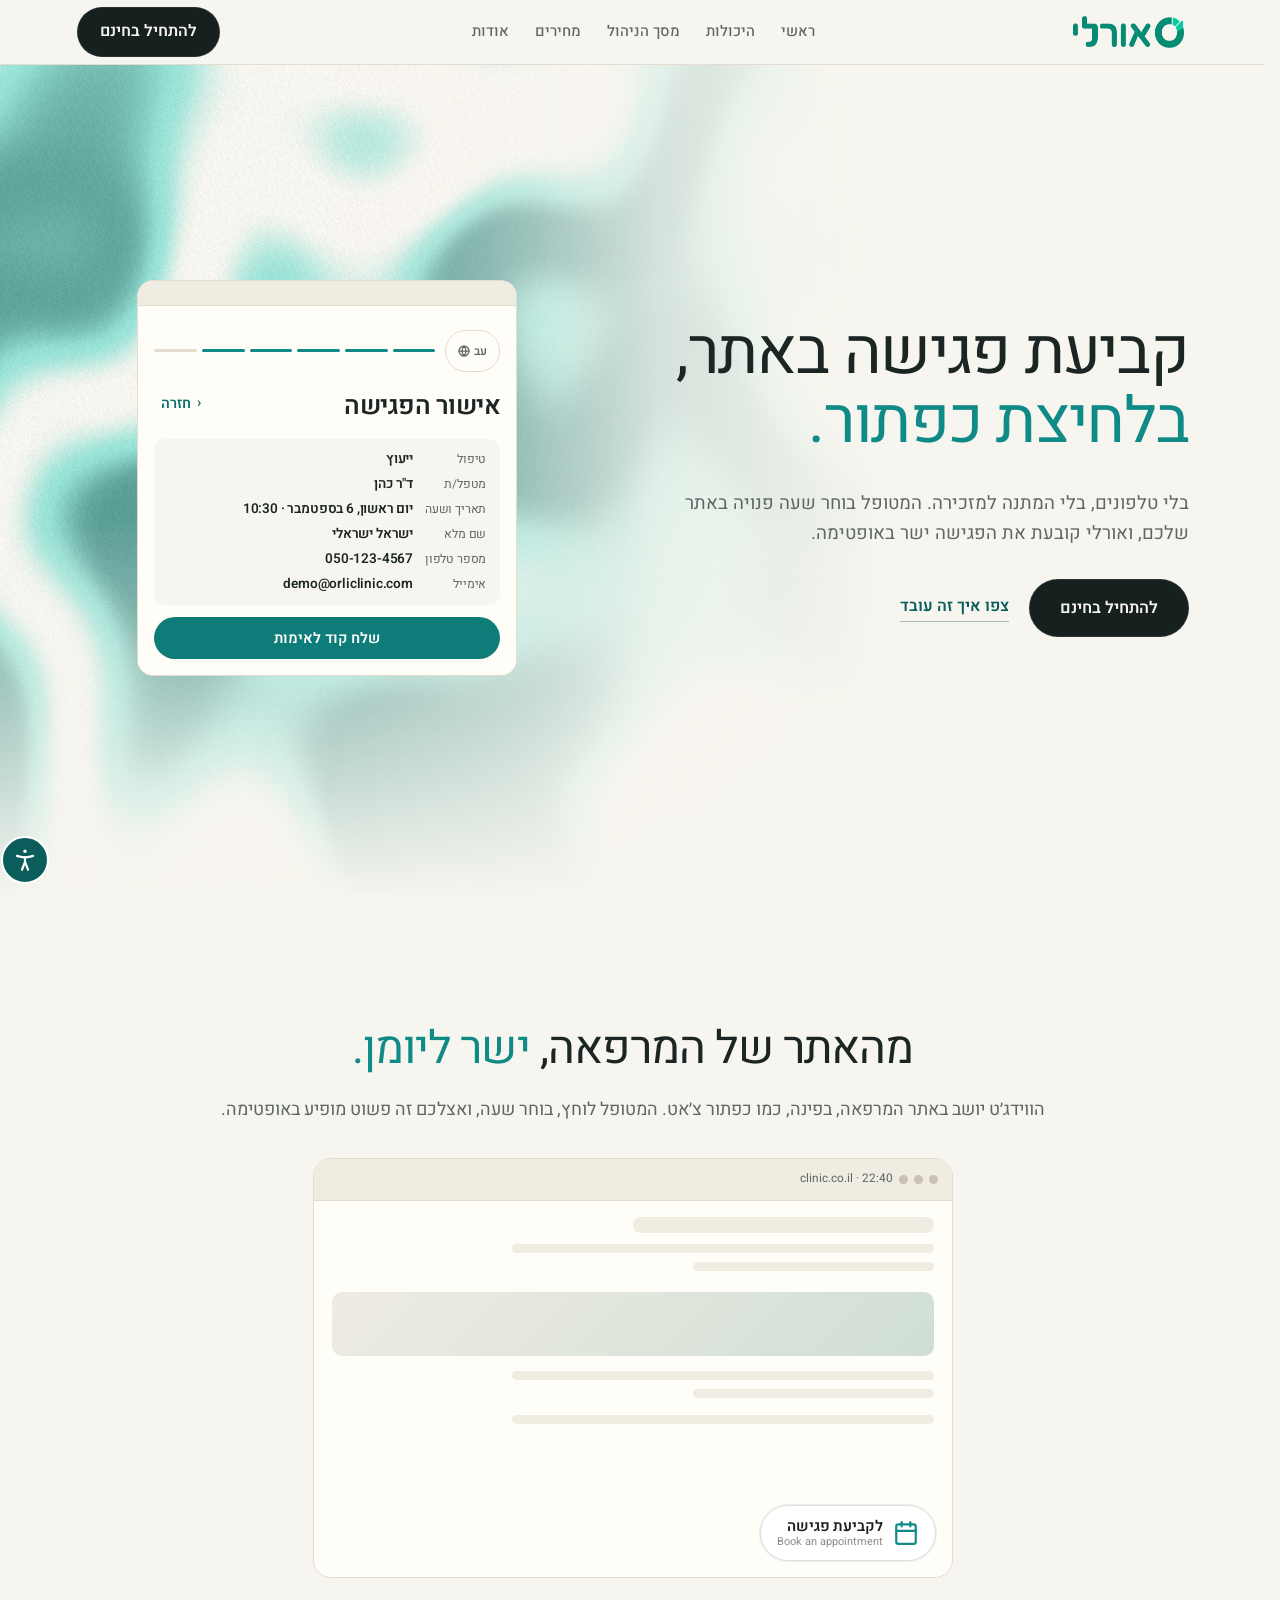
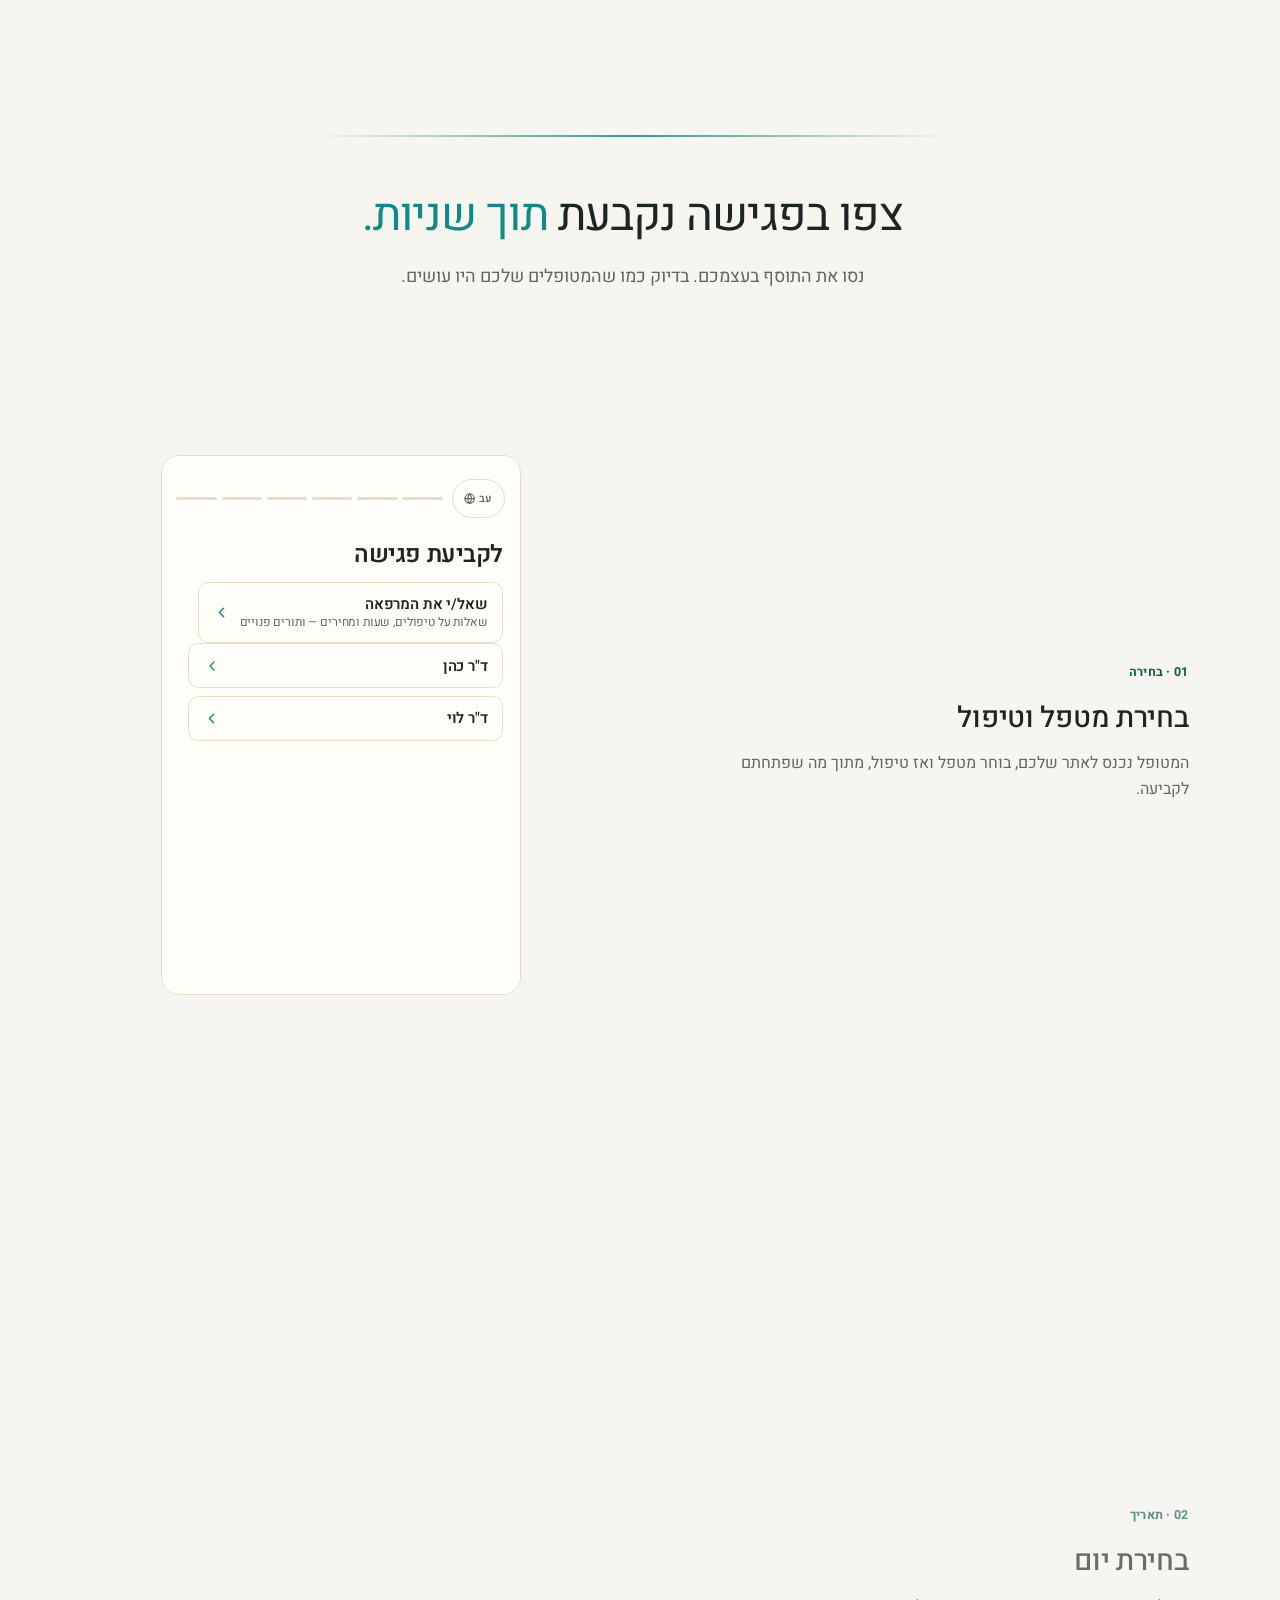
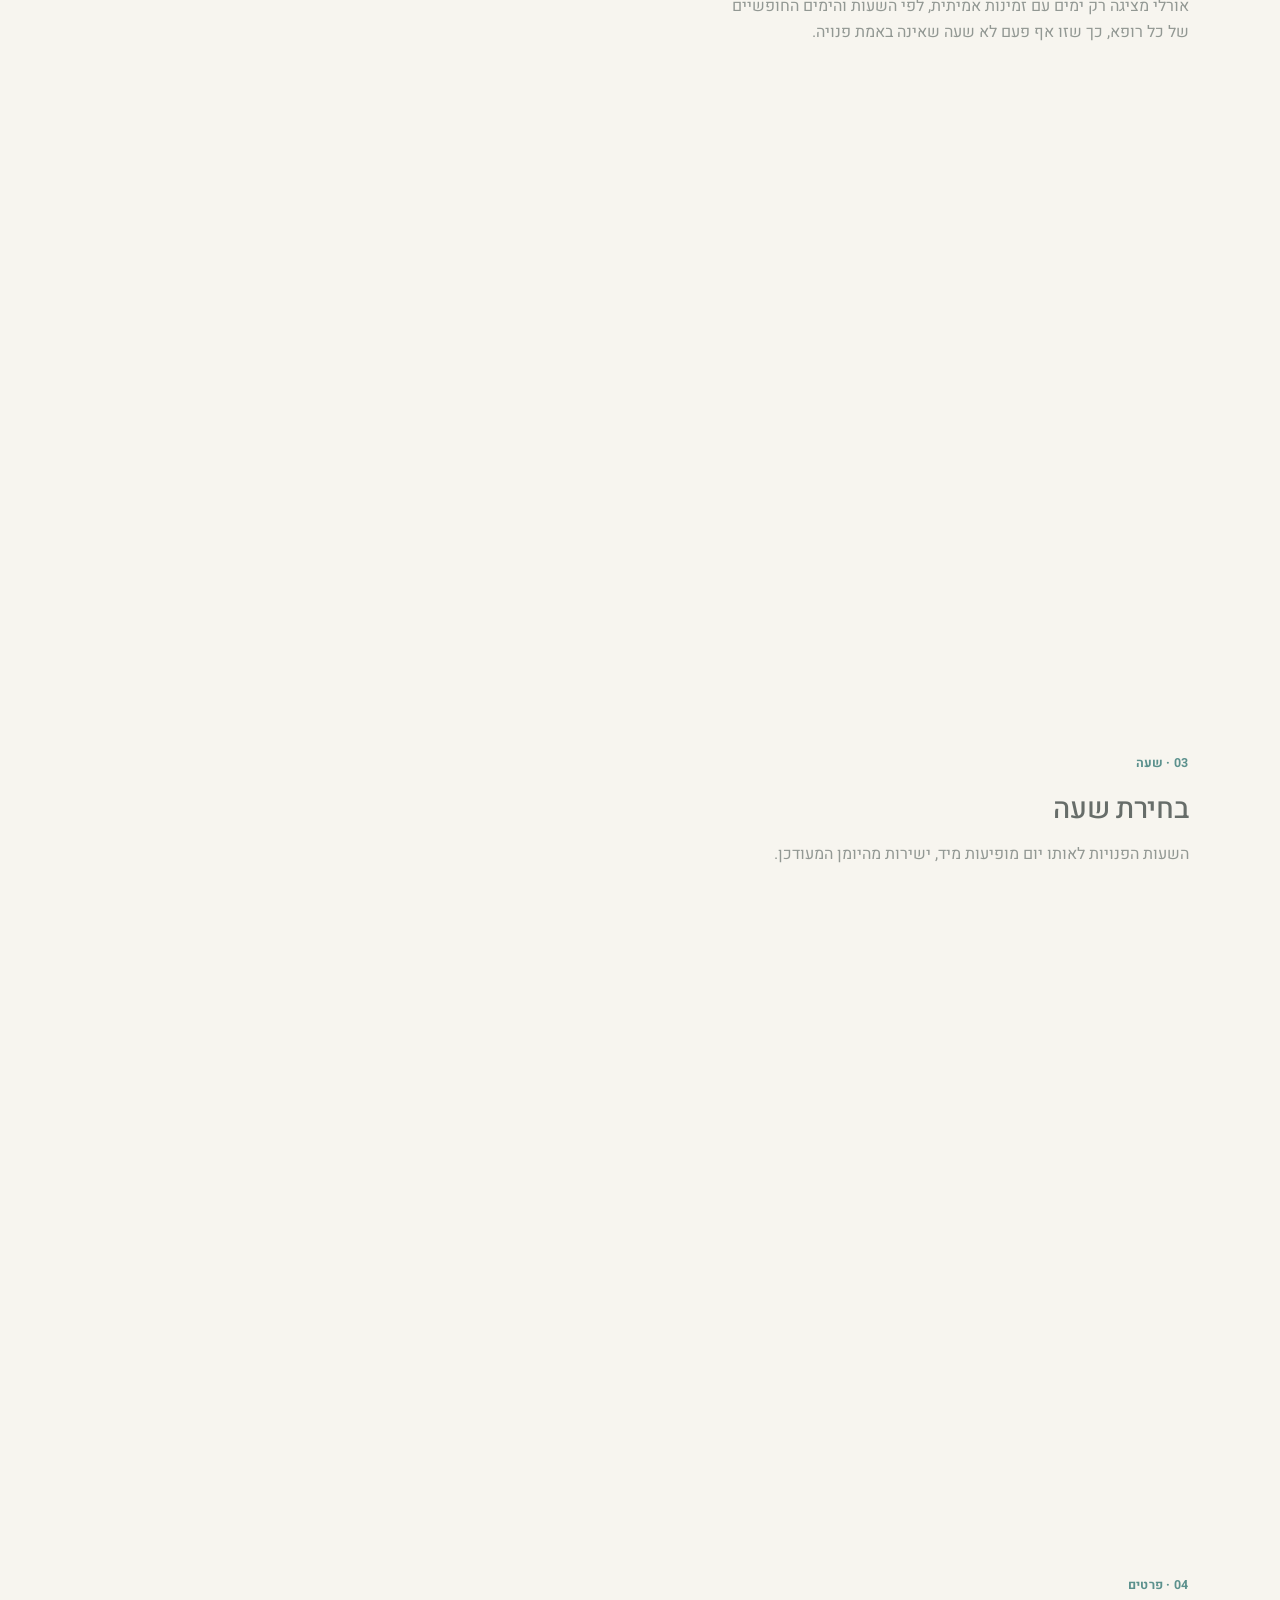
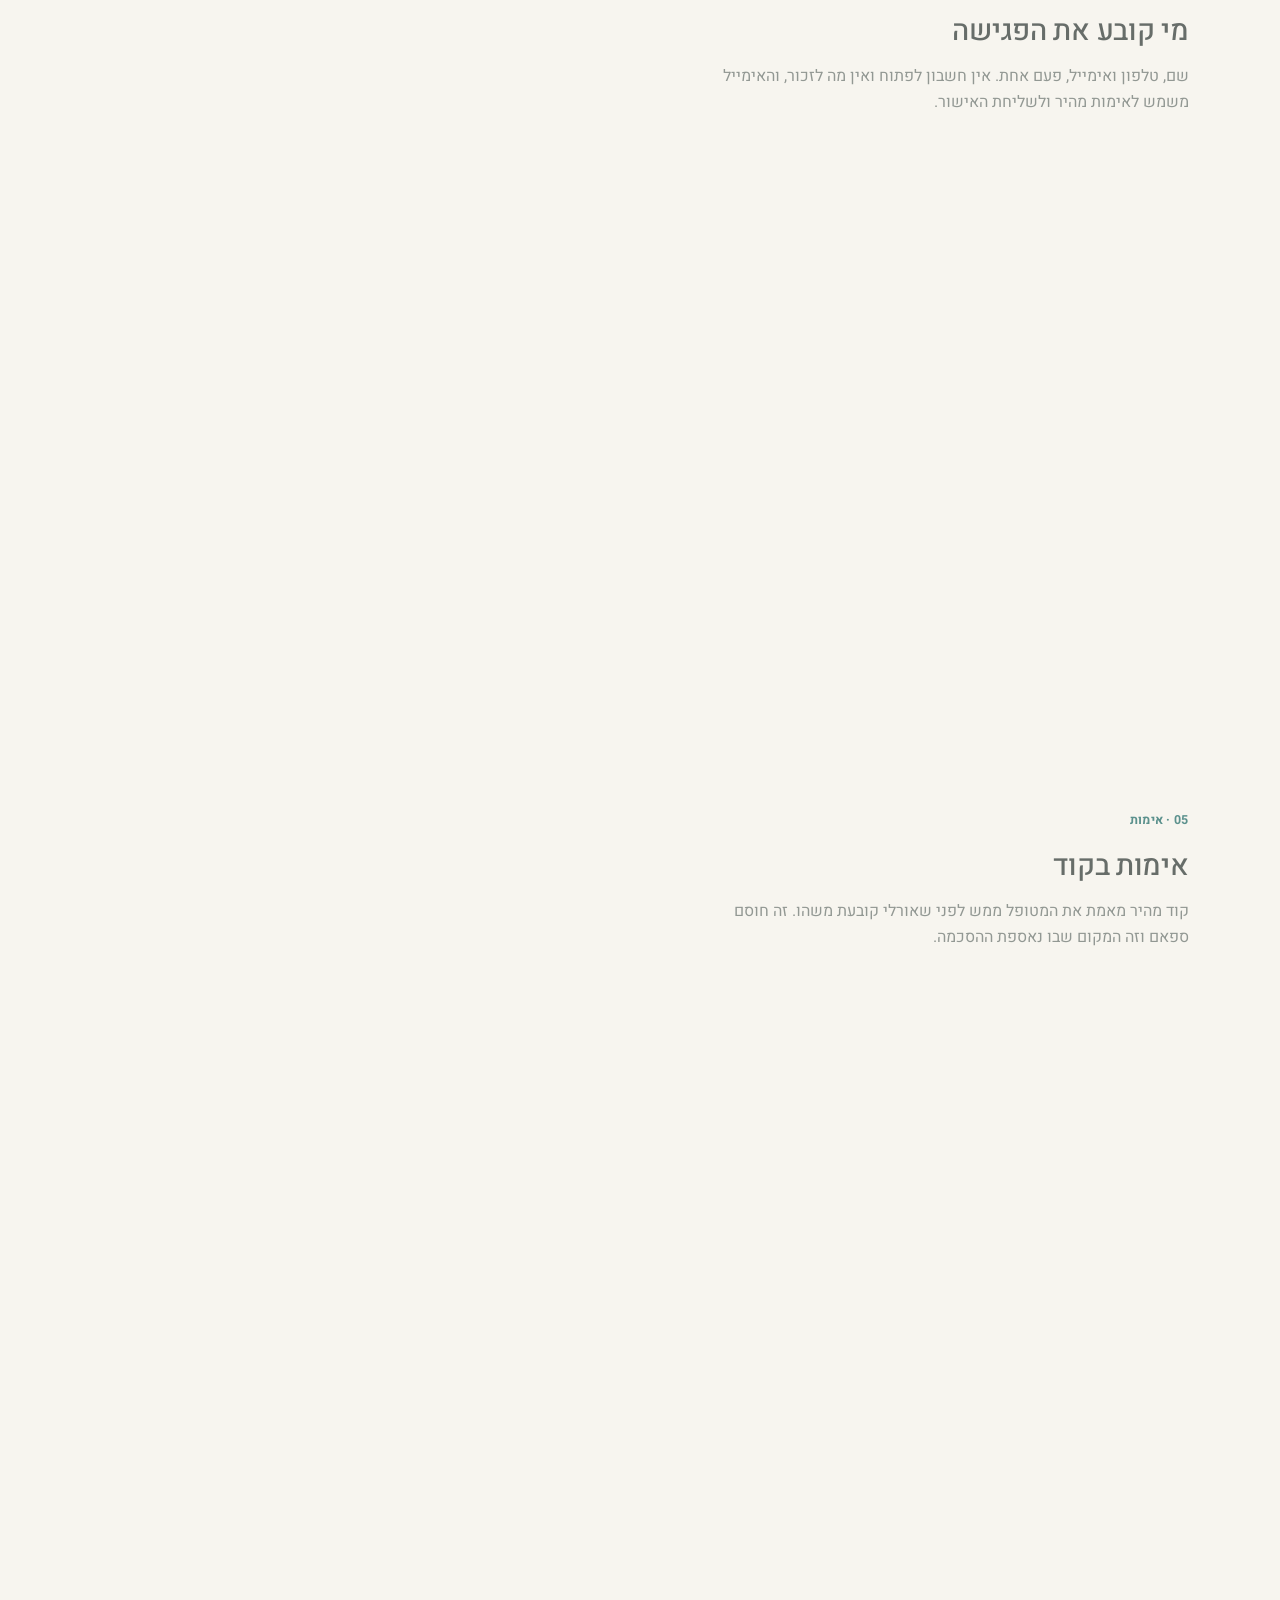
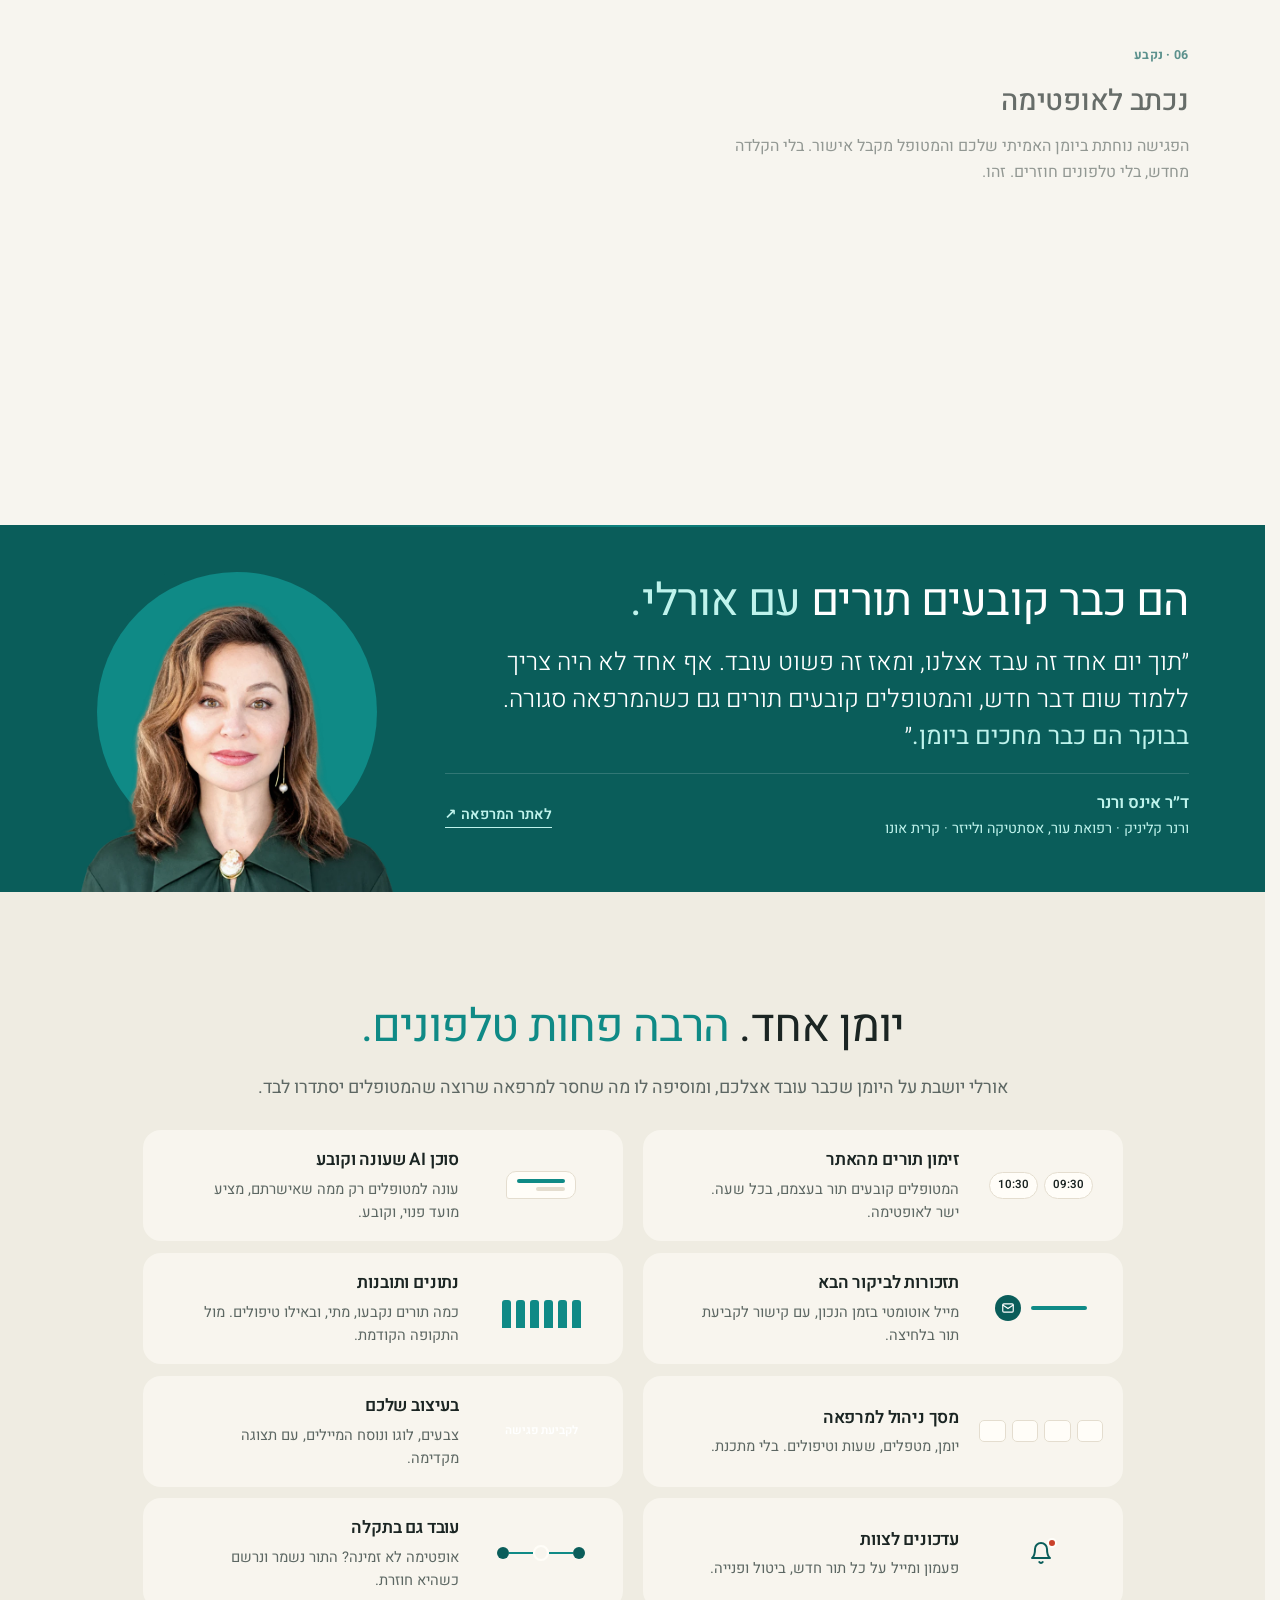
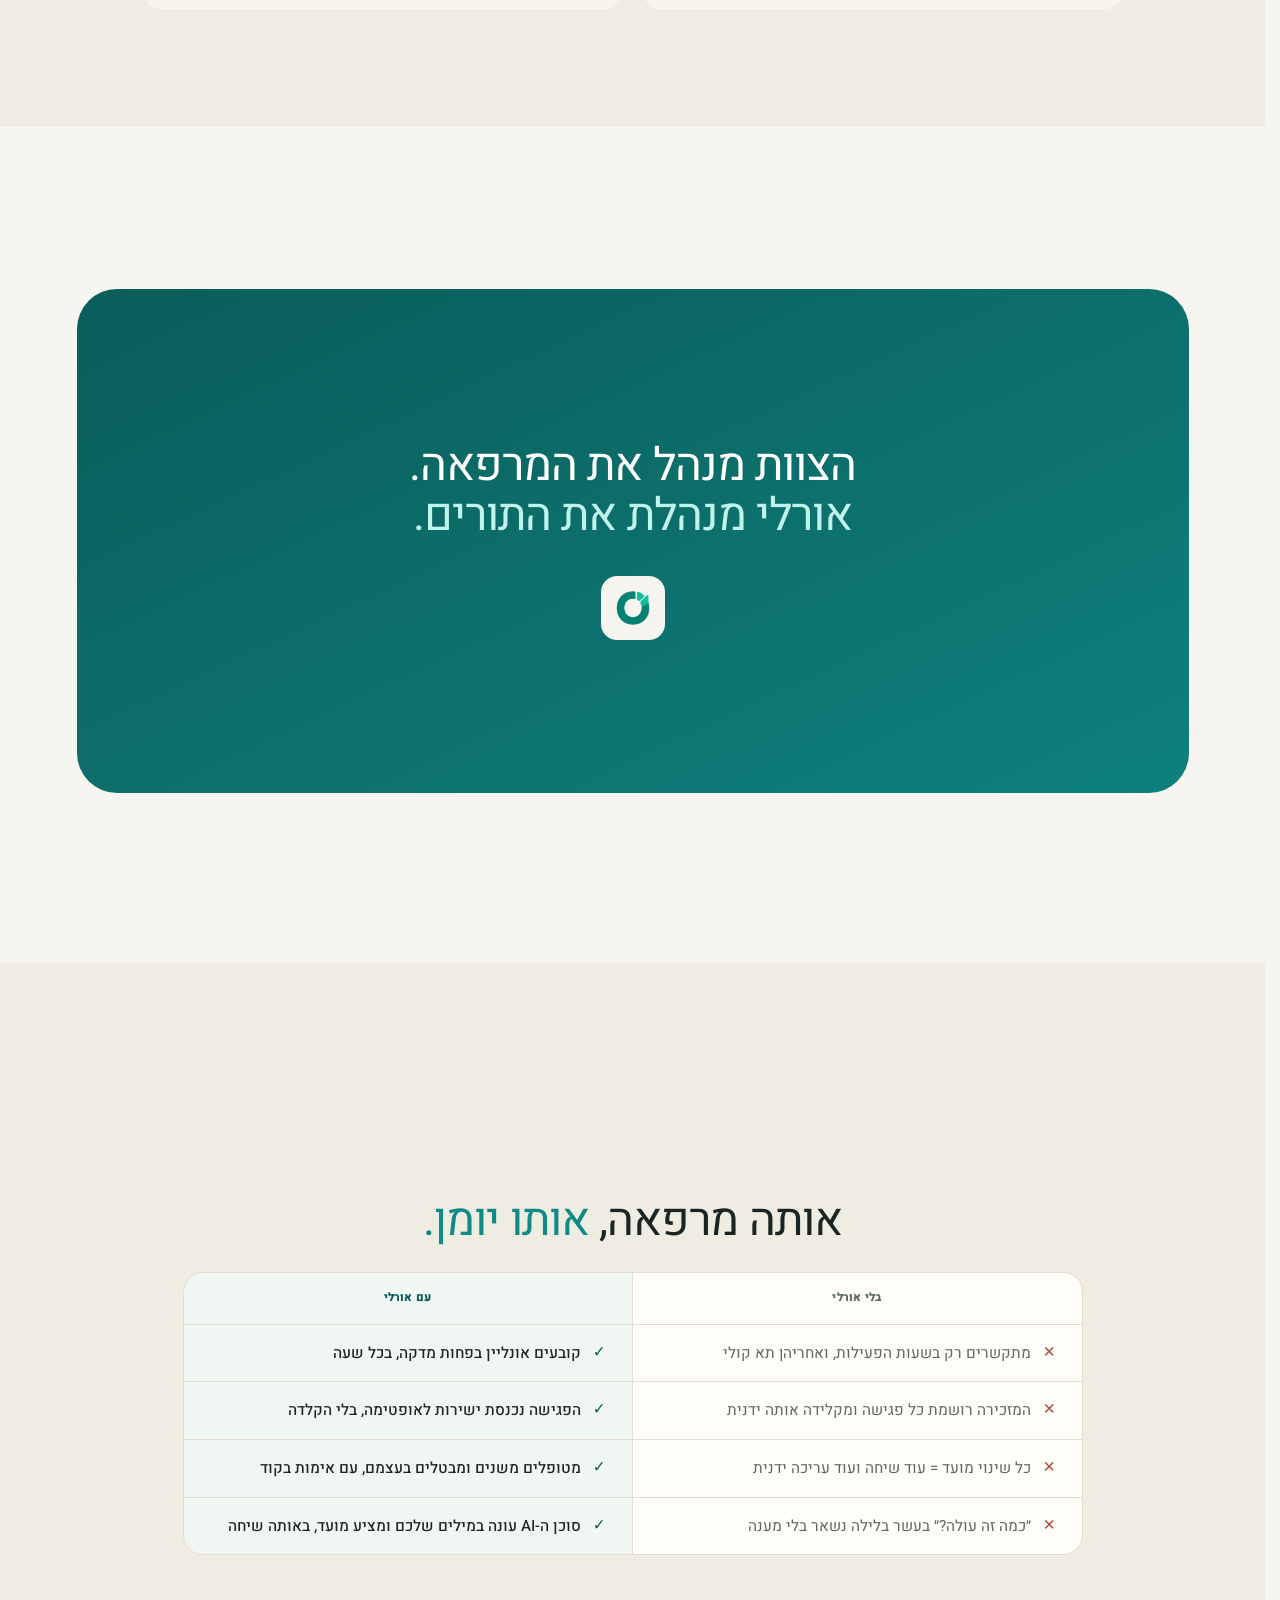
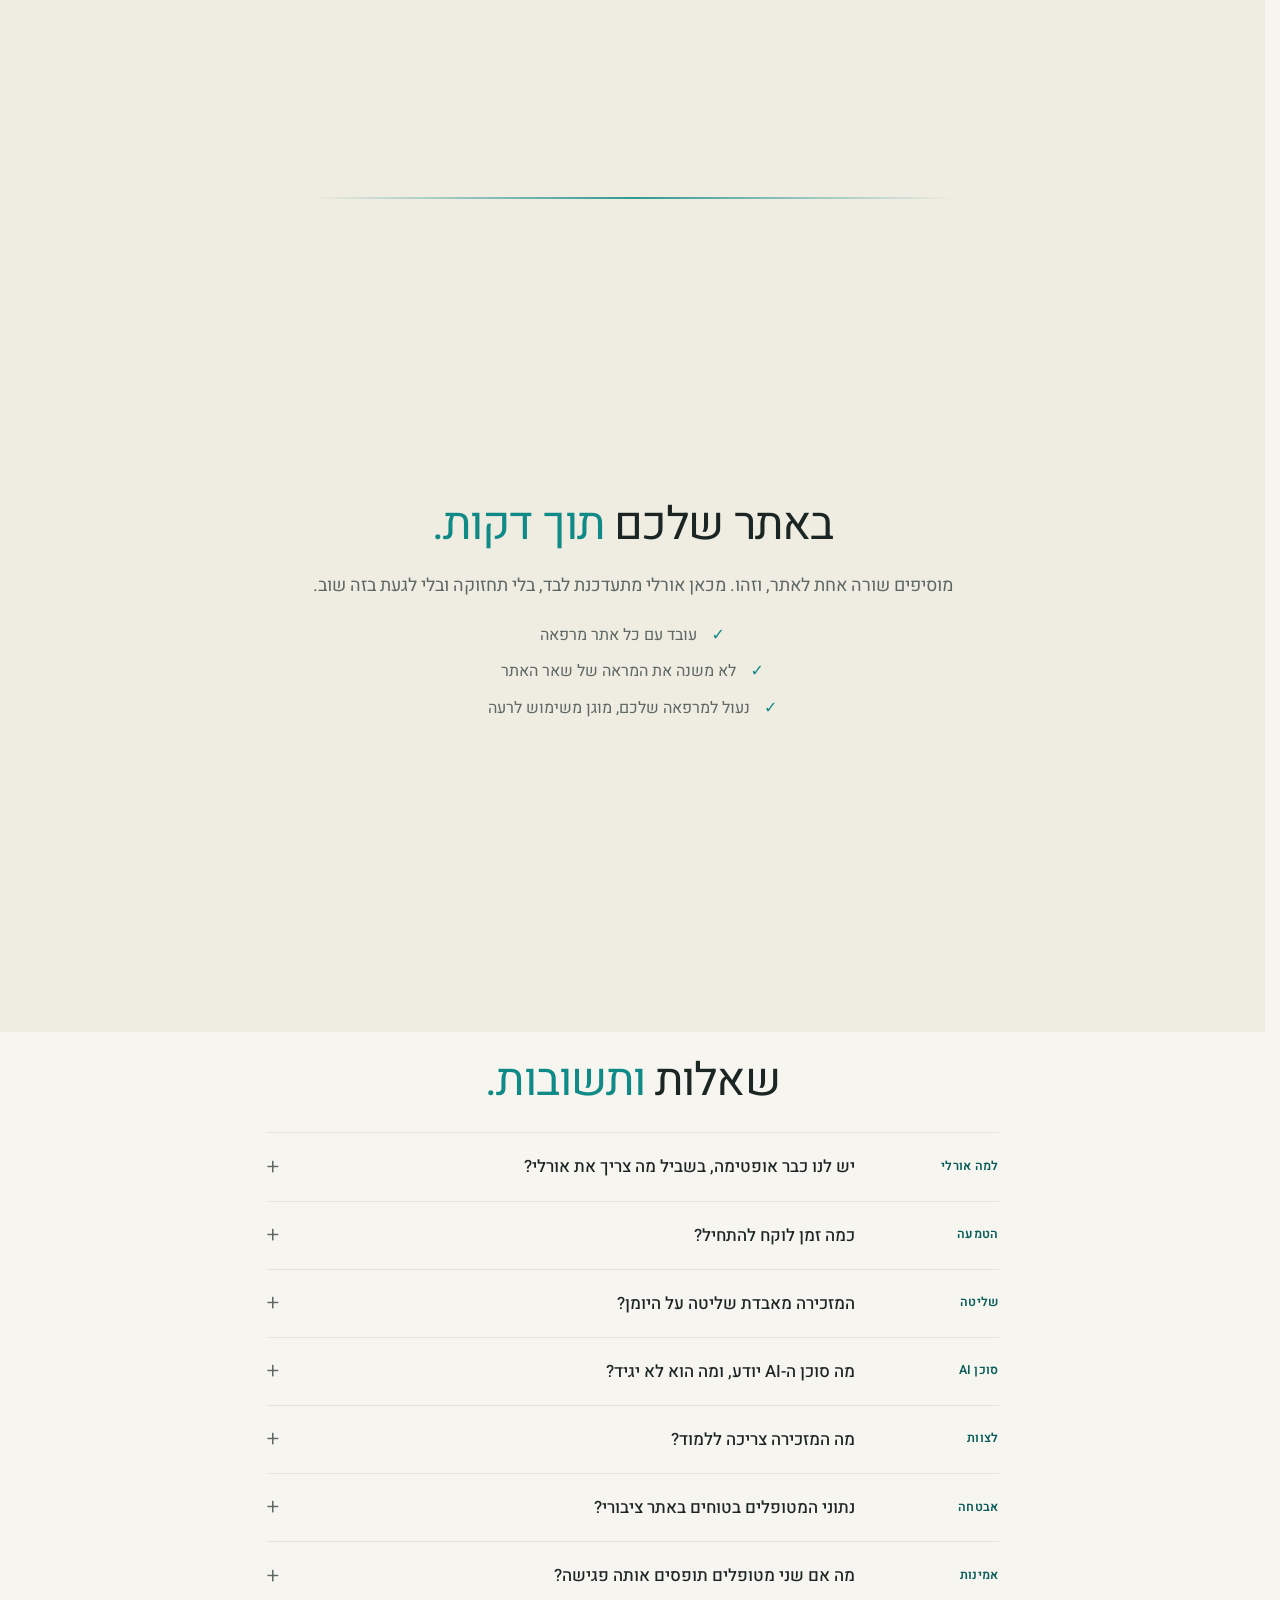
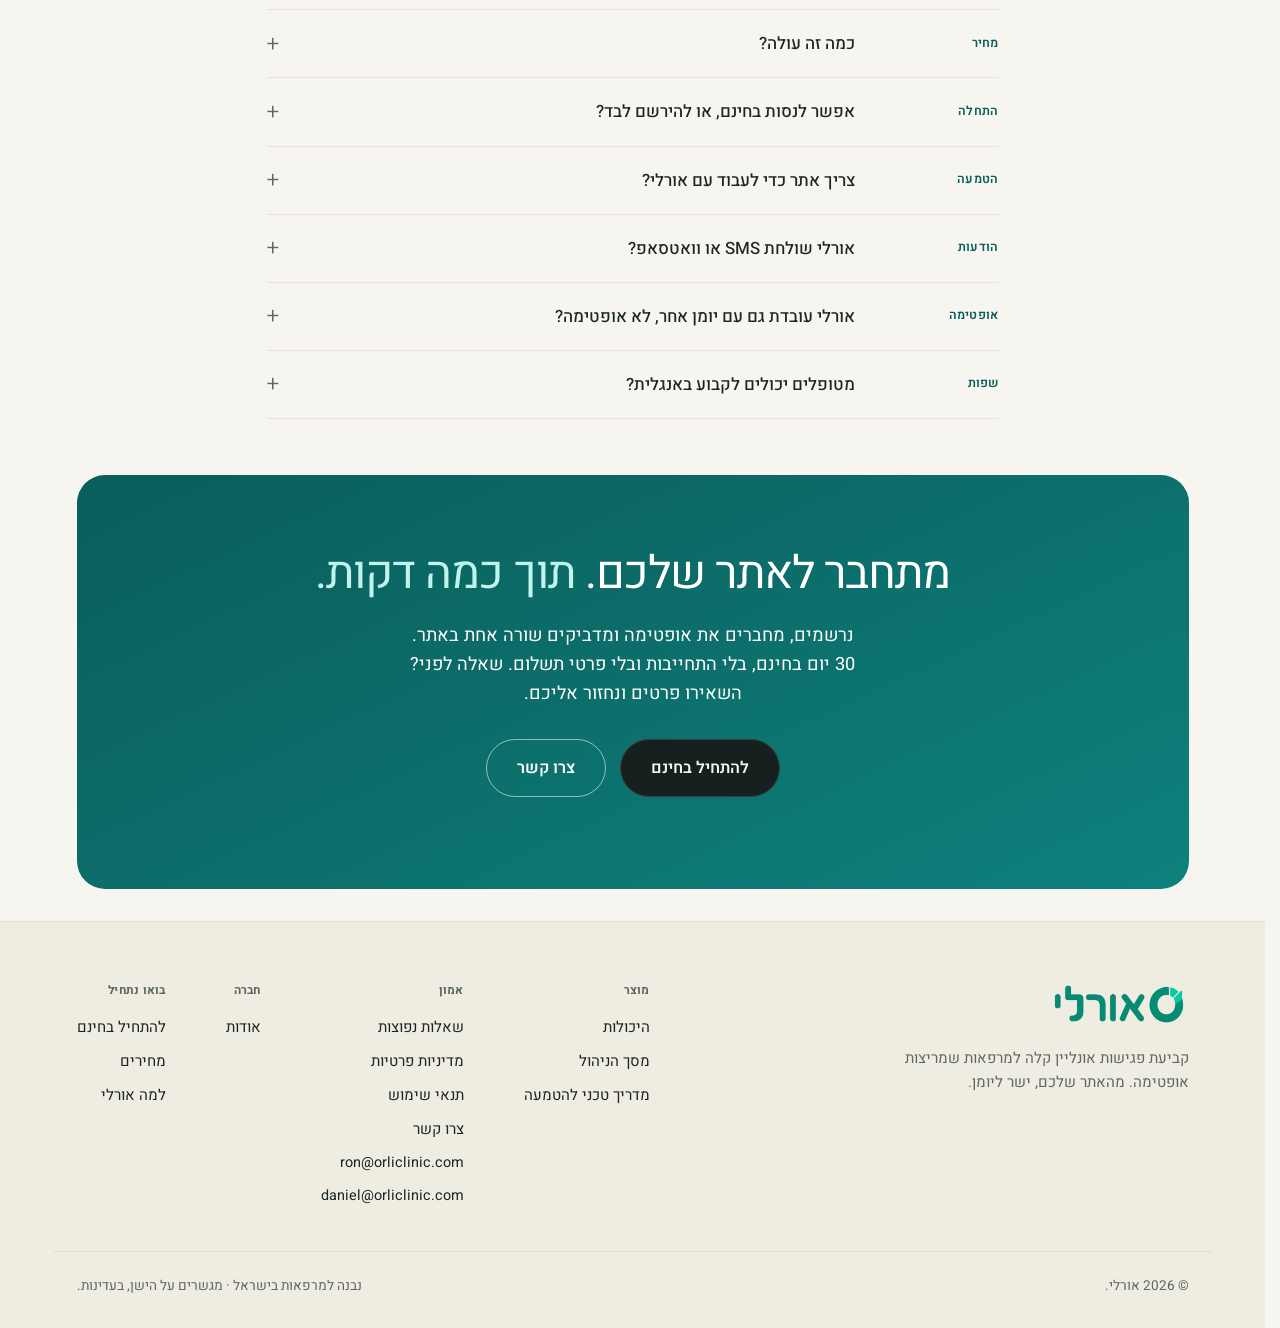
==== commit b28bfaaa: "Home FAQ: SMS is coming, other calendars can book a call The SMS / WhatsApp answer says it is on the" ====
--- a/index.html
+++ b/index.html
@@ -205,7 +205,7 @@
             "name": "אפשר לנסות בחינם, או להירשם לבד?",
             "acceptedAnswer": {
               "@type": "Answer",
-              "text": "כן. נרשמים לבד, מחברים את אופטימה, ומתחילים. 30 יום בחינם, בלי התחייבות ובלי פרטי תשלום. רוצים לראות קודם? נשמח להראות לכם את אורלי על יומן אמיתי."
+              "text": "כן. נרשמים לבד, מחברים את אופטימה, ומתחילים. 30 יום בחינם, בלי התחייבות ובלי פרטי תשלום. רוצים לדבר איתנו קודם? קבעו איתנו שיחה."
             }
           },
           {
@@ -221,7 +221,7 @@
             "name": "אורלי שולחת SMS או וואטסאפ?",
             "acceptedAnswer": {
               "@type": "Answer",
-              "text": "לא. כל ההודעות של אורלי יוצאות במייל: קוד האימות, אישור הפגישה, שינוי וביטול, וההזמנה לביקור הבא. SMS ו־WhatsApp לא קיימים היום."
+              "text": "עוד לא, אבל זה בדרך. היום כל ההודעות של אורלי יוצאות במייל: קוד האימות, אישור הפגישה, שינוי וביטול, וההזמנה לביקור הבא. שליחה ב־SMS וב־WhatsApp תגיע בקרוב."
             }
           },
           {
@@ -229,7 +229,7 @@
             "name": "אורלי עובדת גם עם יומן אחר, לא אופטימה?",
             "acceptedAnswer": {
               "@type": "Answer",
-              "text": "לא. אורלי בנויה לאופטימה בלבד: היא קוראת את השעות הפנויות מיומן האופטימה של המרפאה וכותבת אליו כל פגישה. יומנים אחרים לא נתמכים."
+              "text": "היום אורלי מחוברת לאופטימה: היא קוראת את השעות הפנויות מיומן האופטימה של המרפאה וכותבת אליו כל פגישה. עובדים עם יומן או תוכנה אחרת? קבעו איתנו שיחה, ונבדוק יחד איך לחבר גם אותם."
             }
           },
           {
@@ -690,7 +690,7 @@
               <span class="faq-plus" aria-hidden="true"><span class="faq-ring"></span>+</span>
               <span class="faq-q"><span>אפשר לנסות בחינם, או להירשם לבד?</span><span class="faq-tag">התחלה</span></span>
             </button>
-            <div class="faq-panel" id="faqPanel9"><div class="faq-panel-inner"><p>כן. נרשמים לבד, מחברים את אופטימה, ומתחילים. 30 יום בחינם, בלי התחייבות ובלי פרטי תשלום. רוצים לראות קודם? נשמח להראות לכם את אורלי על יומן אמיתי.</p></div></div>
+            <div class="faq-panel" id="faqPanel9"><div class="faq-panel-inner"><p>כן. נרשמים לבד, מחברים את אופטימה, ומתחילים. 30 יום בחינם, בלי התחייבות ובלי פרטי תשלום. רוצים לדבר איתנו קודם? <a data-demo-cta href="#contact">קבעו איתנו שיחה</a>.</p></div></div>
           </li>
           <li class="faq-item">
             <button class="faq-btn" type="button" aria-expanded="false" aria-controls="faqPanel10">
@@ -704,14 +704,14 @@
               <span class="faq-plus" aria-hidden="true"><span class="faq-ring"></span>+</span>
               <span class="faq-q"><span>אורלי שולחת SMS או וואטסאפ?</span><span class="faq-tag">הודעות</span></span>
             </button>
-            <div class="faq-panel" id="faqPanel11"><div class="faq-panel-inner"><p>לא. כל ההודעות של אורלי יוצאות במייל: קוד האימות, אישור הפגישה, שינוי וביטול, וההזמנה לביקור הבא. SMS ו־WhatsApp לא קיימים היום.</p></div></div>
+            <div class="faq-panel" id="faqPanel11"><div class="faq-panel-inner"><p>עוד לא, אבל זה בדרך. היום כל ההודעות של אורלי יוצאות במייל: קוד האימות, אישור הפגישה, שינוי וביטול, וההזמנה לביקור הבא. שליחה ב־SMS וב־WhatsApp תגיע בקרוב.</p></div></div>
           </li>
           <li class="faq-item">
             <button class="faq-btn" type="button" aria-expanded="false" aria-controls="faqPanel12">
               <span class="faq-plus" aria-hidden="true"><span class="faq-ring"></span>+</span>
               <span class="faq-q"><span>אורלי עובדת גם עם יומן אחר, לא אופטימה?</span><span class="faq-tag">אופטימה</span></span>
             </button>
-            <div class="faq-panel" id="faqPanel12"><div class="faq-panel-inner"><p>לא. אורלי בנויה לאופטימה בלבד: היא קוראת את השעות הפנויות מיומן האופטימה של המרפאה וכותבת אליו כל פגישה. יומנים אחרים לא נתמכים.</p></div></div>
+            <div class="faq-panel" id="faqPanel12"><div class="faq-panel-inner"><p>היום אורלי מחוברת לאופטימה: היא קוראת את השעות הפנויות מיומן האופטימה של המרפאה וכותבת אליו כל פגישה. עובדים עם יומן או תוכנה אחרת? <a data-demo-cta href="#contact">קבעו איתנו שיחה</a>, ונבדוק יחד איך לחבר גם אותם.</p></div></div>
           </li>
           <li class="faq-item">
             <button class="faq-btn" type="button" aria-expanded="false" aria-controls="faqPanel13">
@@ -828,7 +828,7 @@
     </div>
   </footer>
 
-  <script src="script.js?v=20261022l"></script>
+  <script src="script.js?v=20261022m"></script>
   <script src="hero-gradient.js?v=20261019h"></script>
   <!-- widget.js before scrolly.js: scrolly.js drives the widget through the
        el.__orli handle widget.js installs. -->
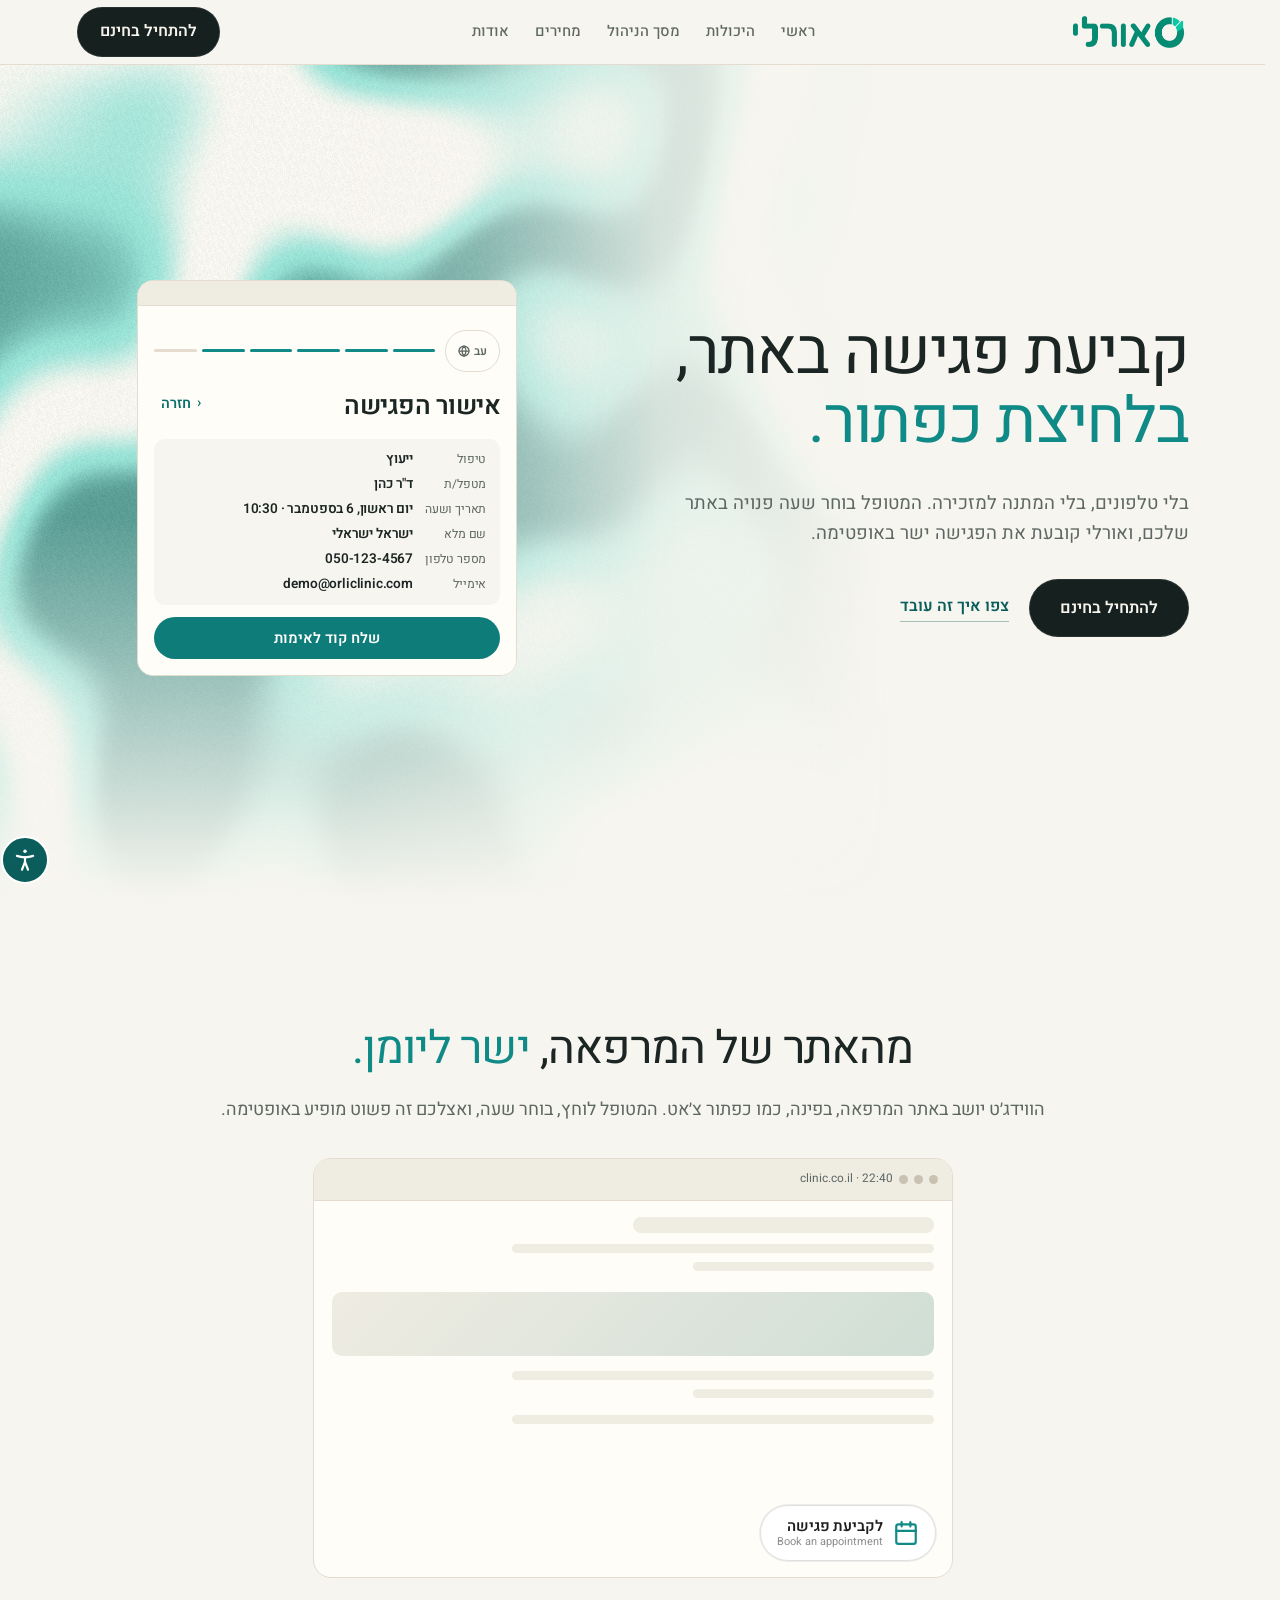
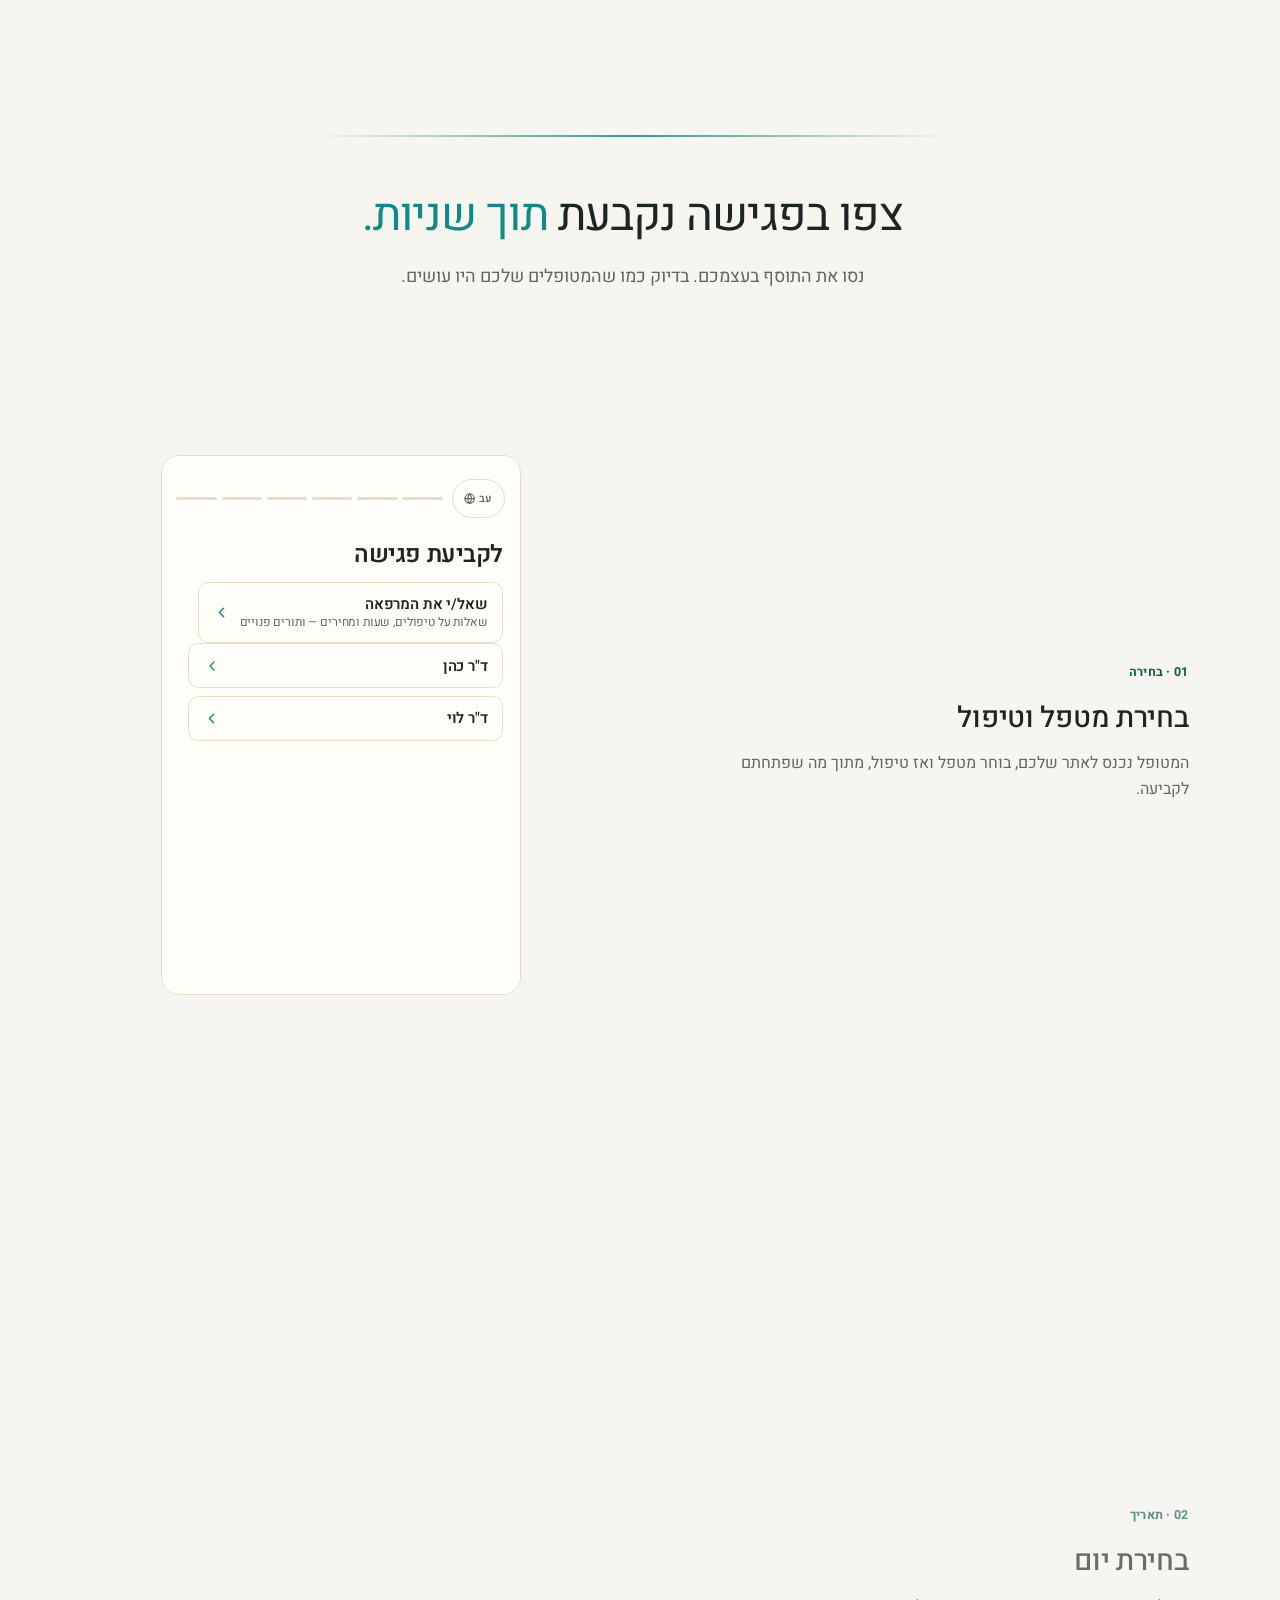
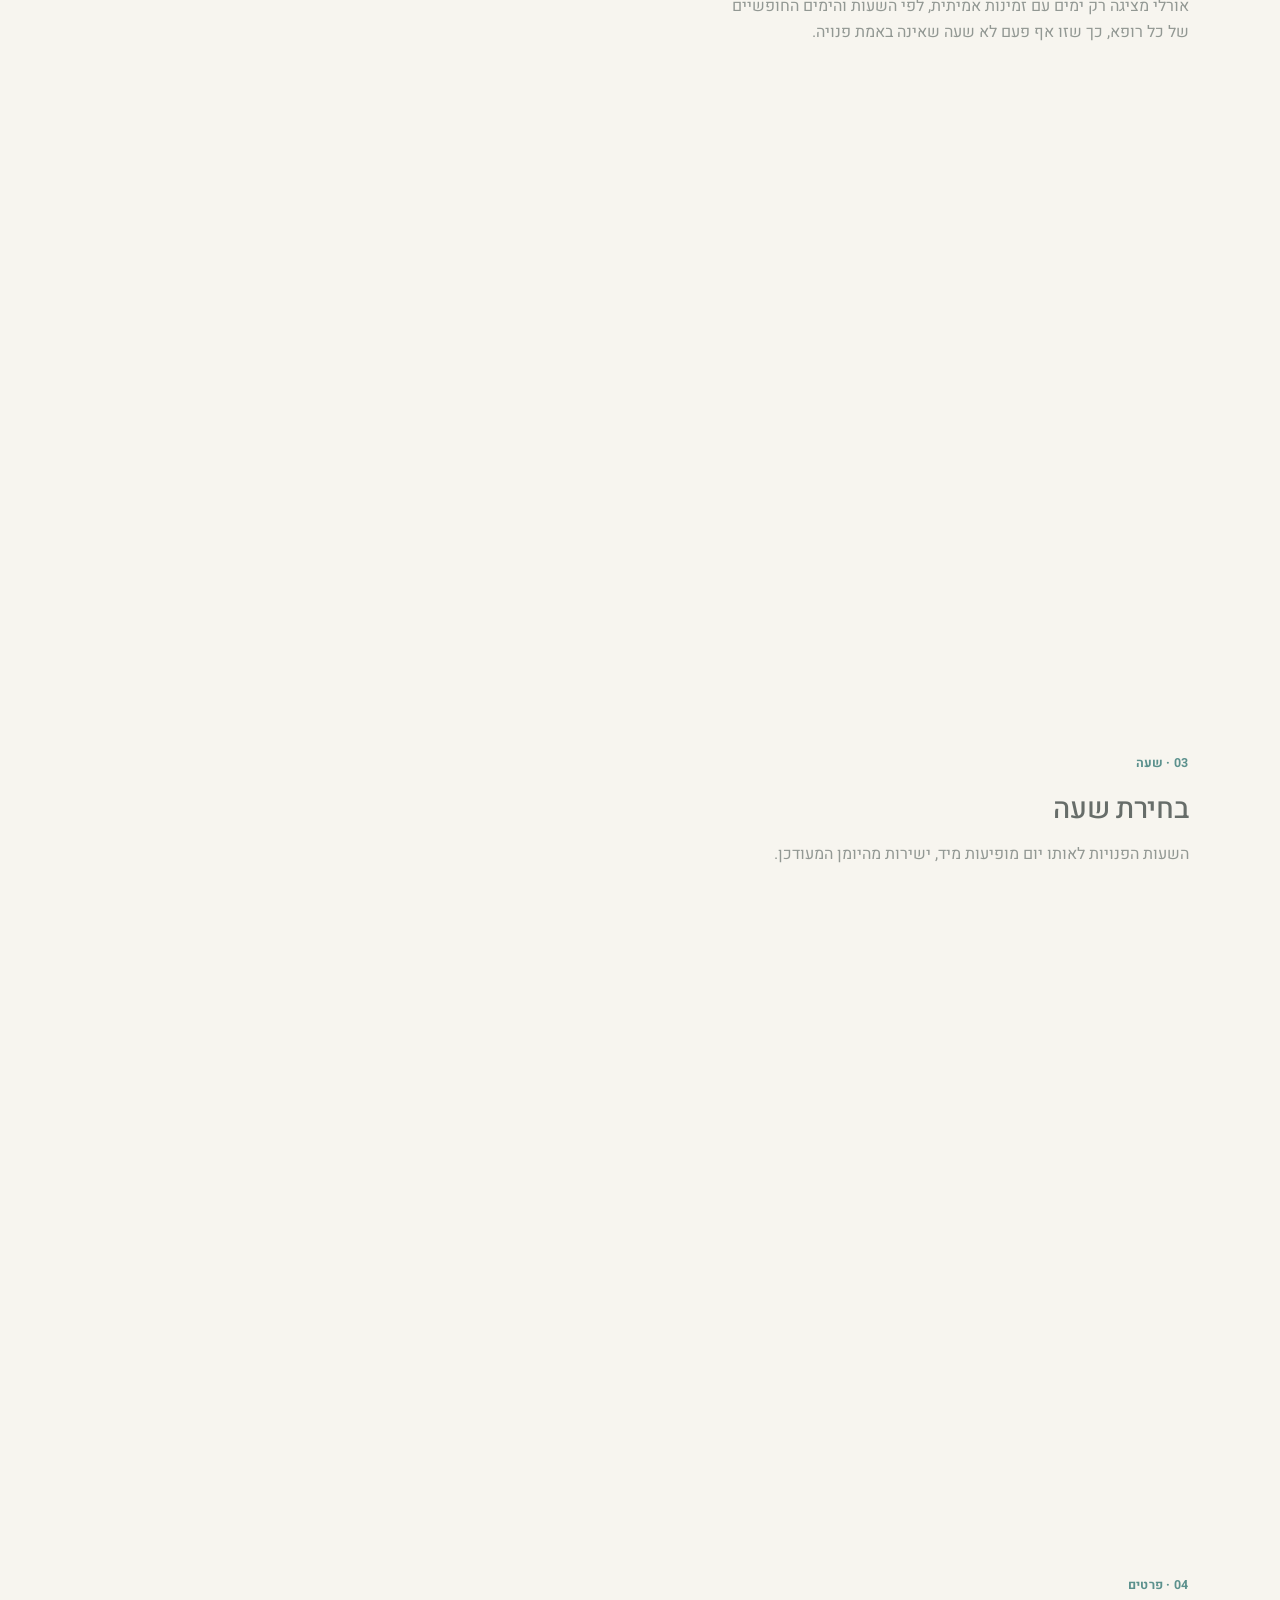
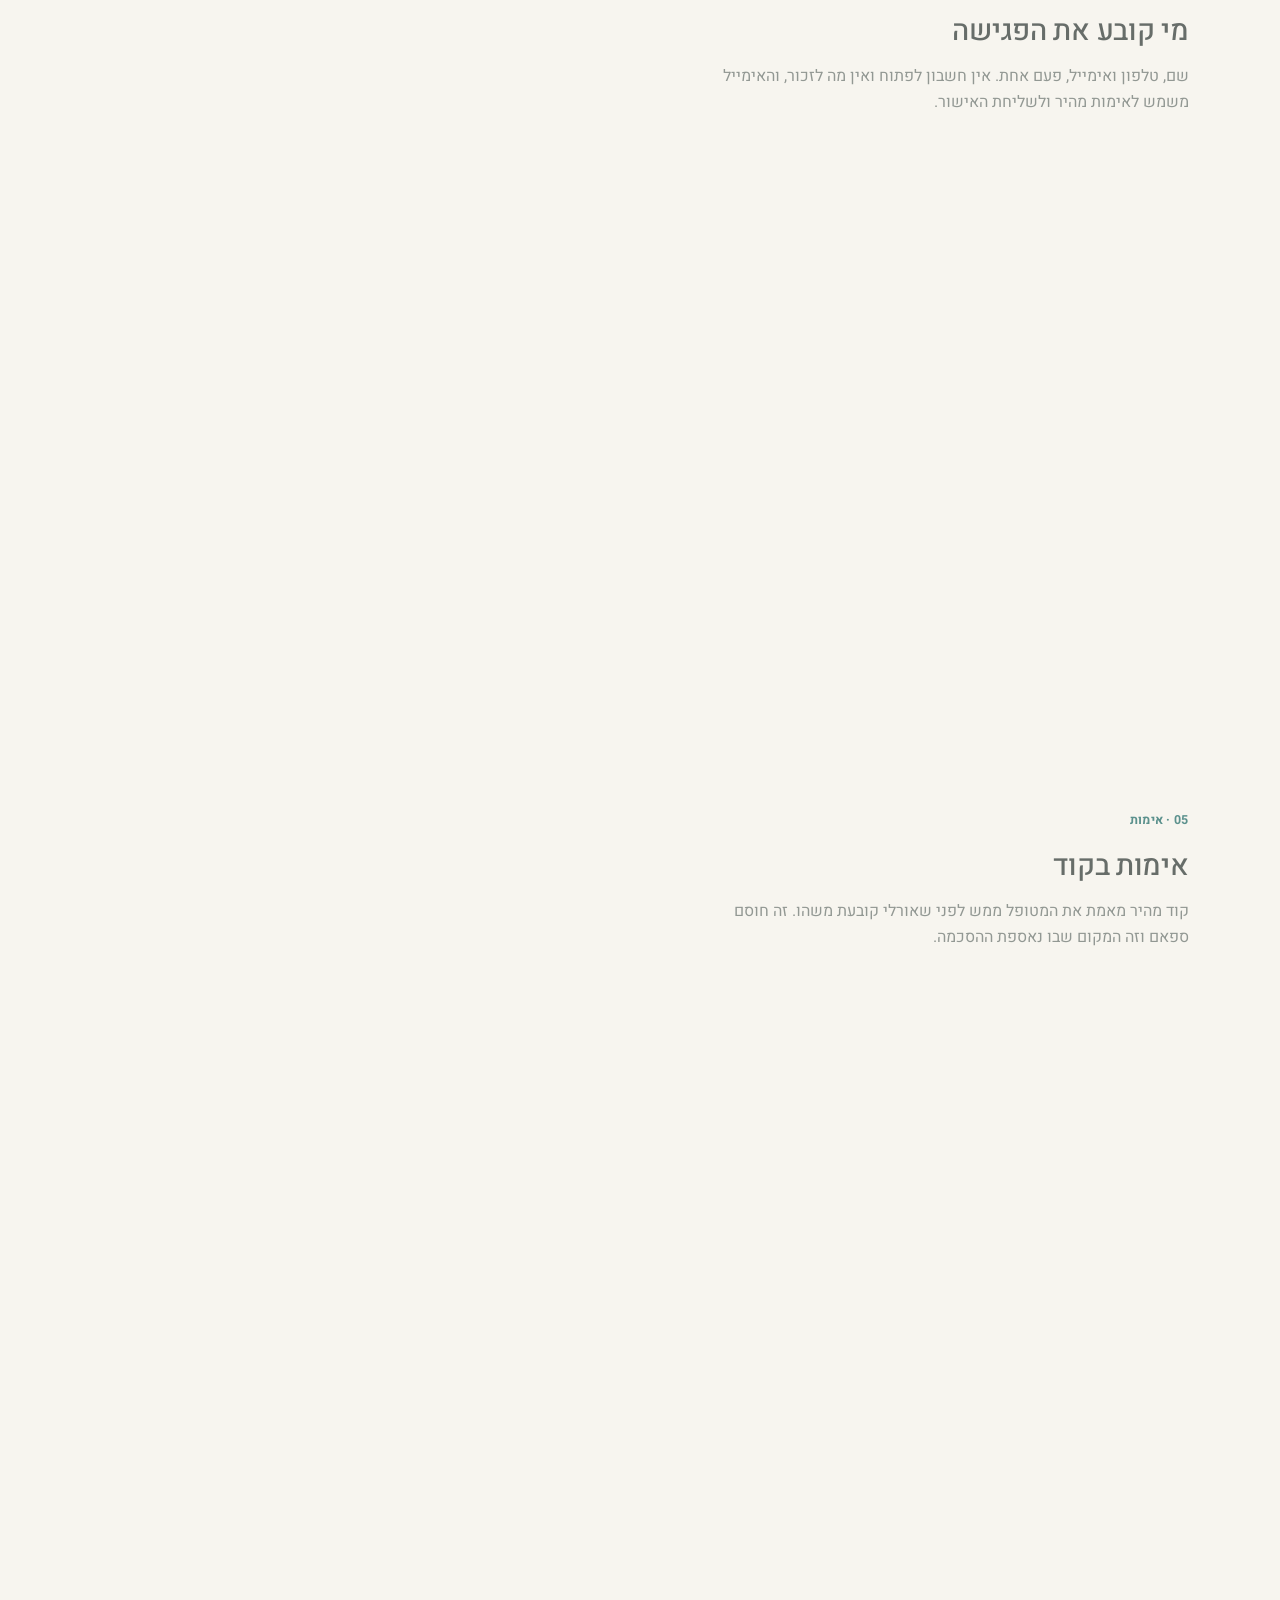
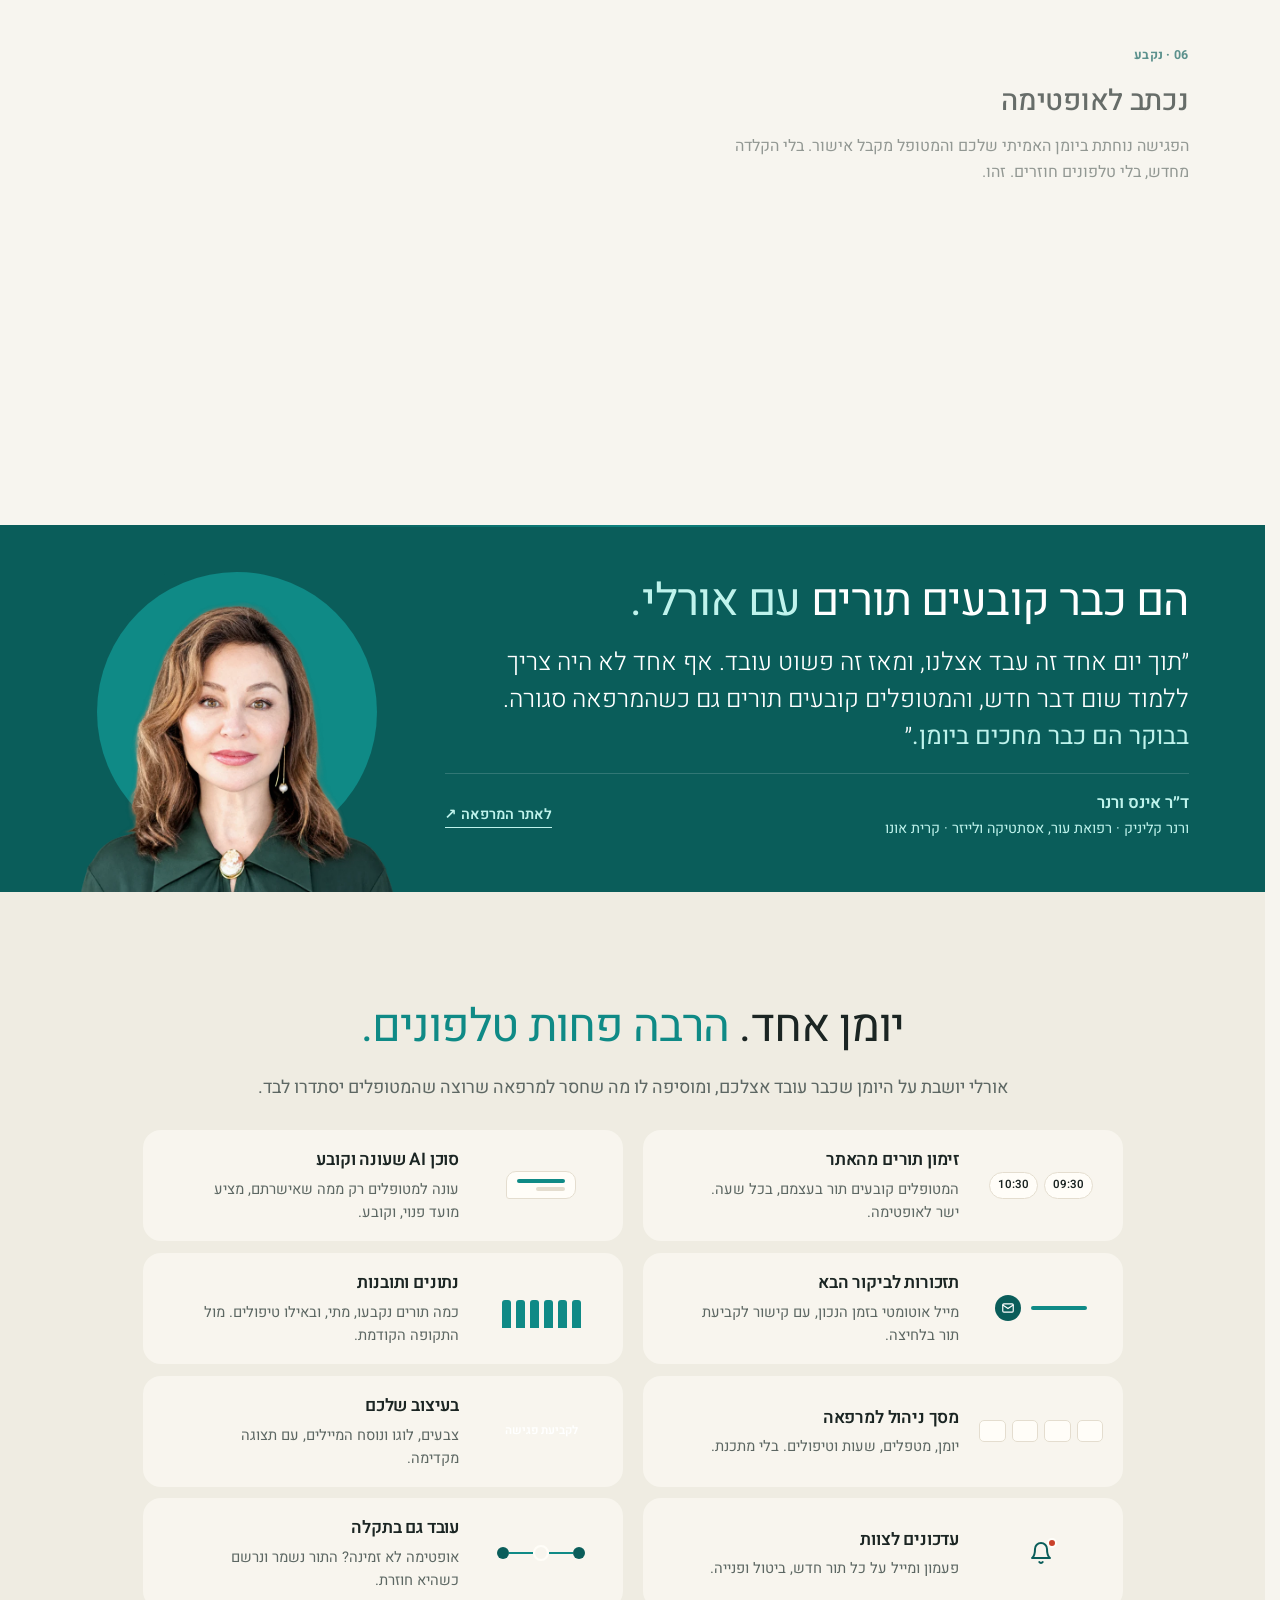
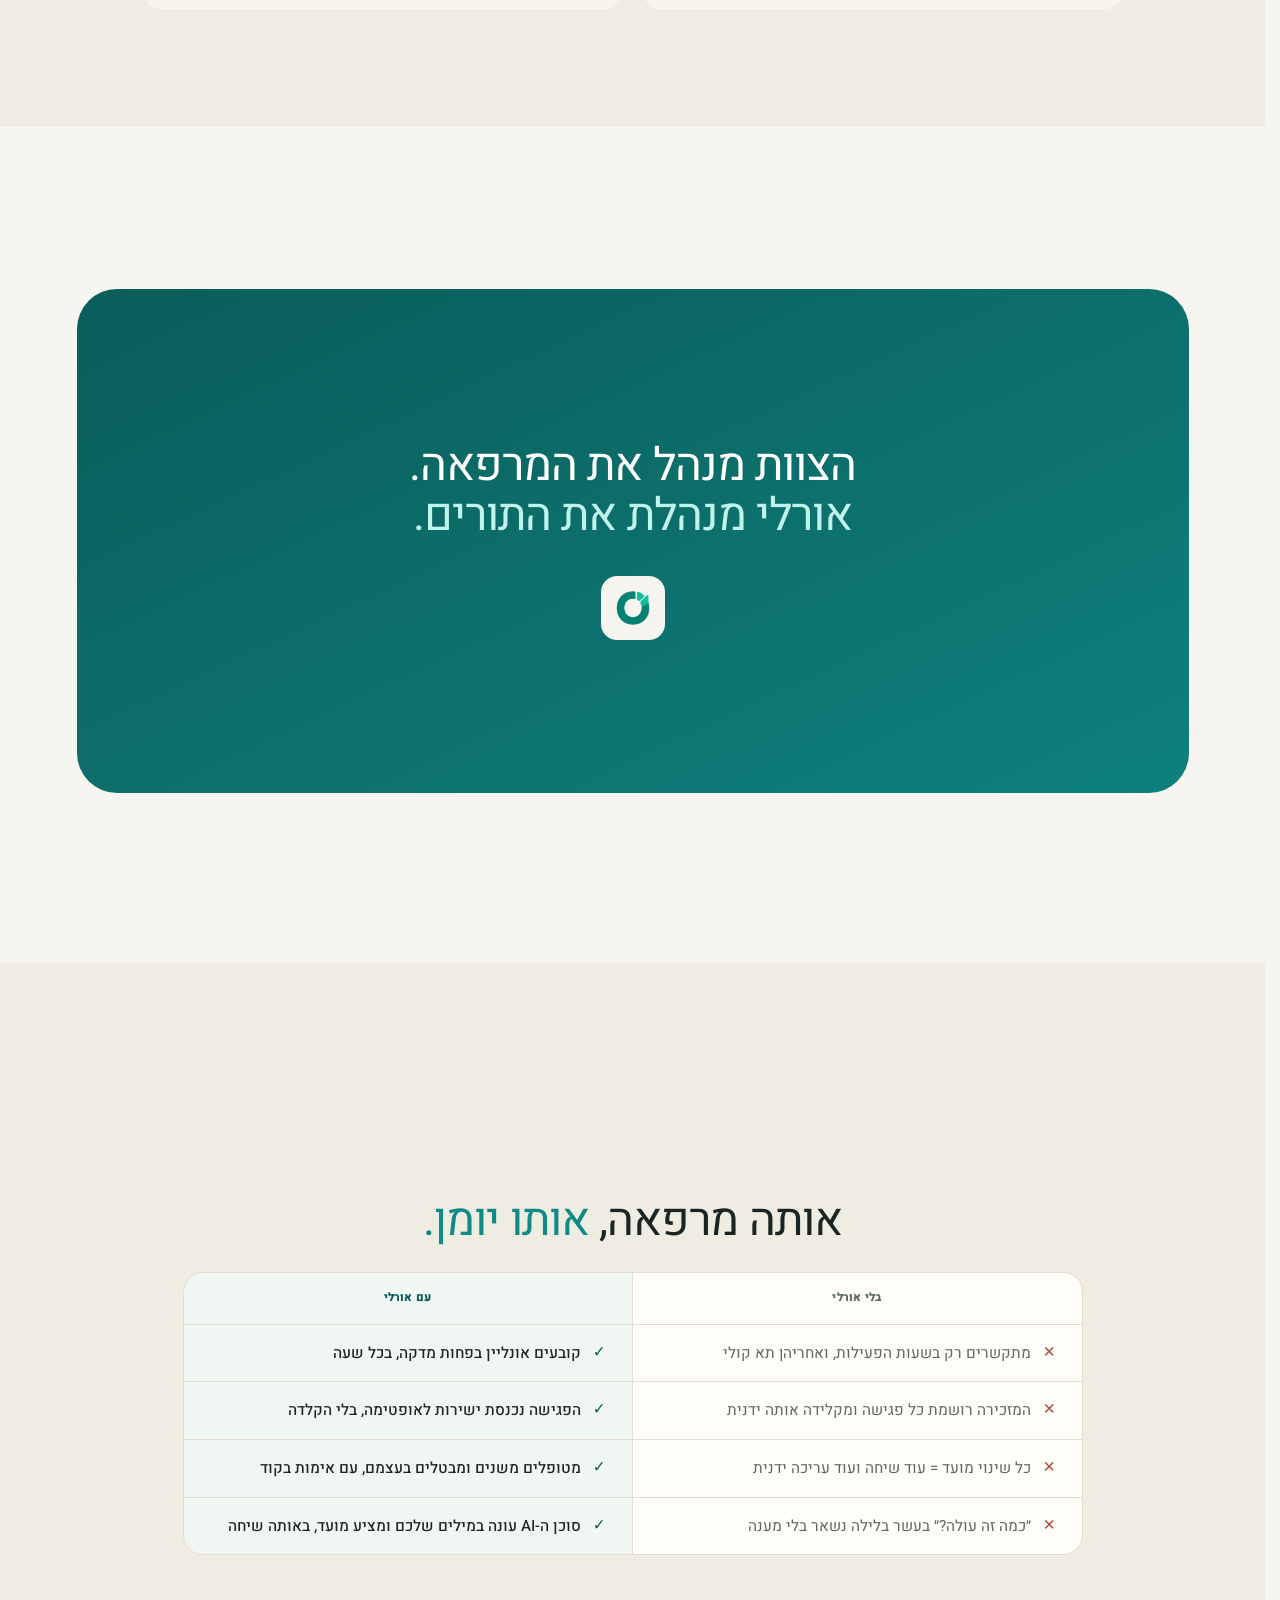
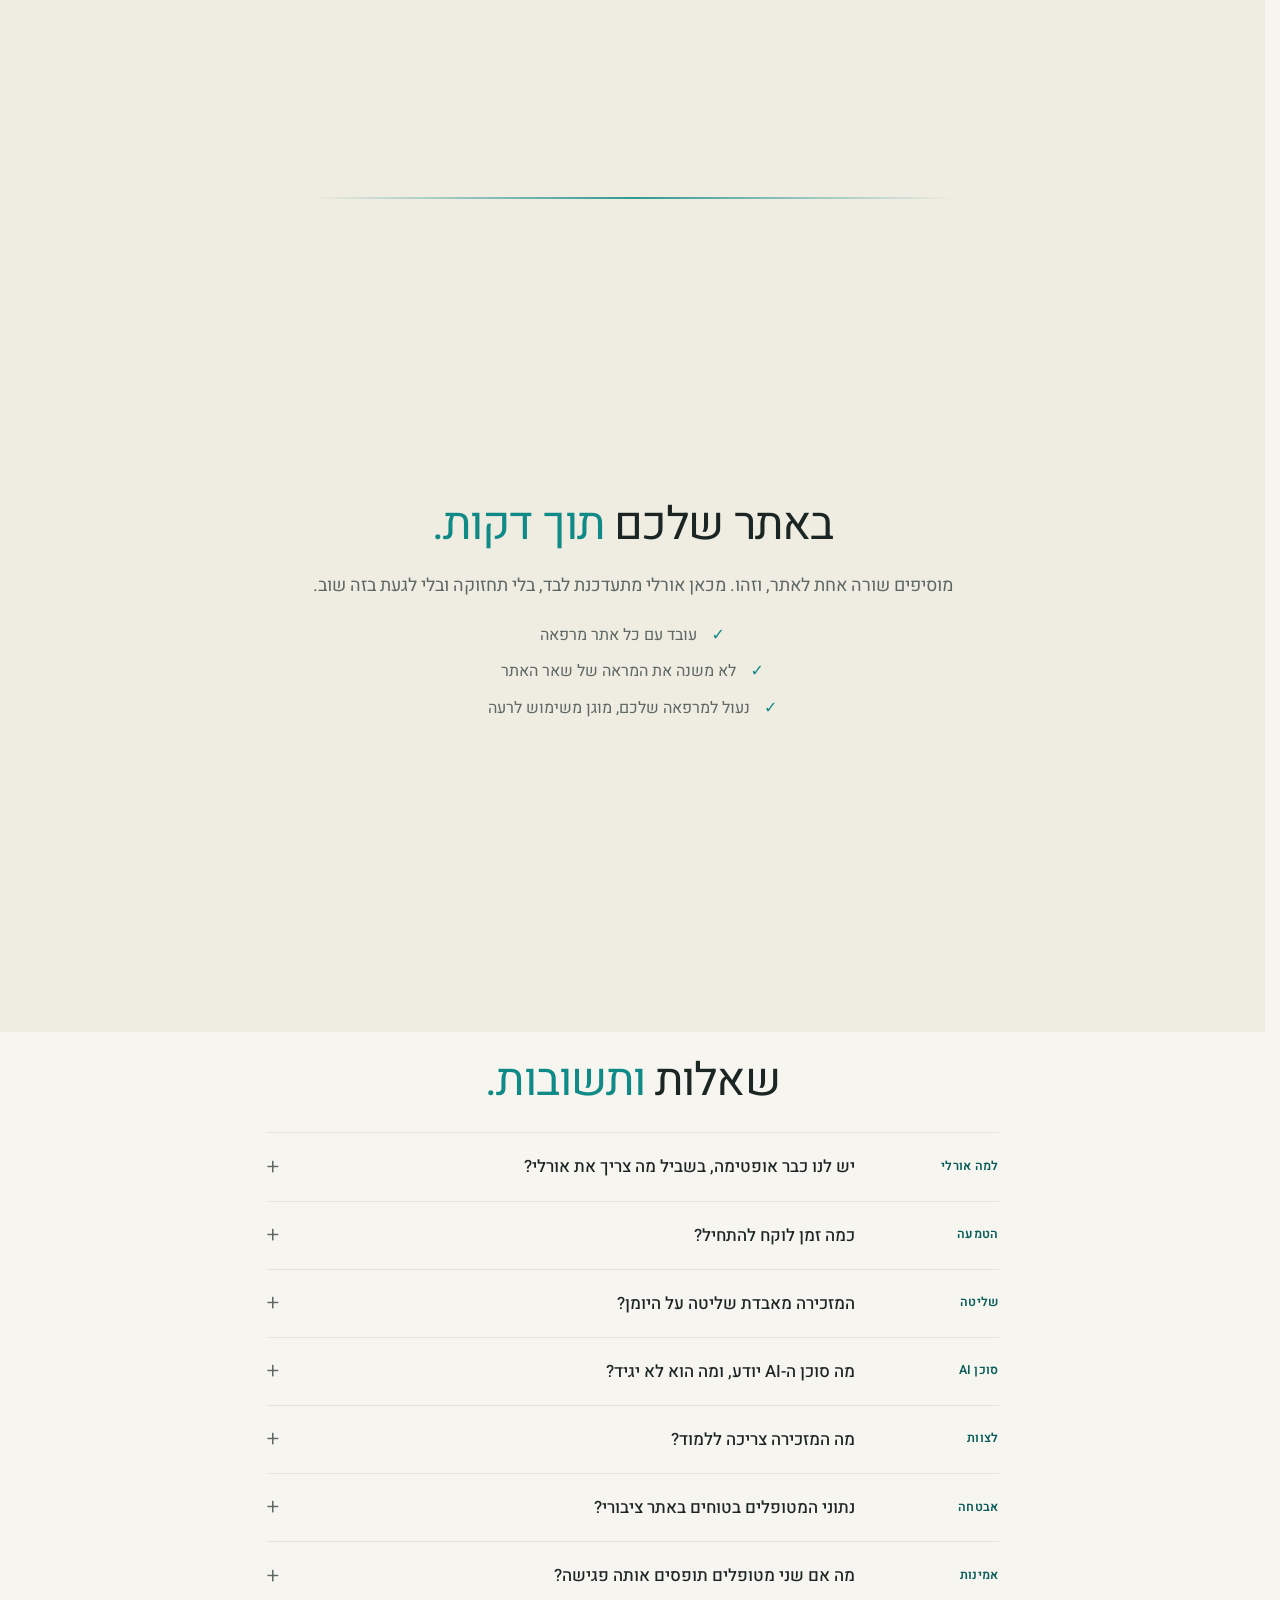
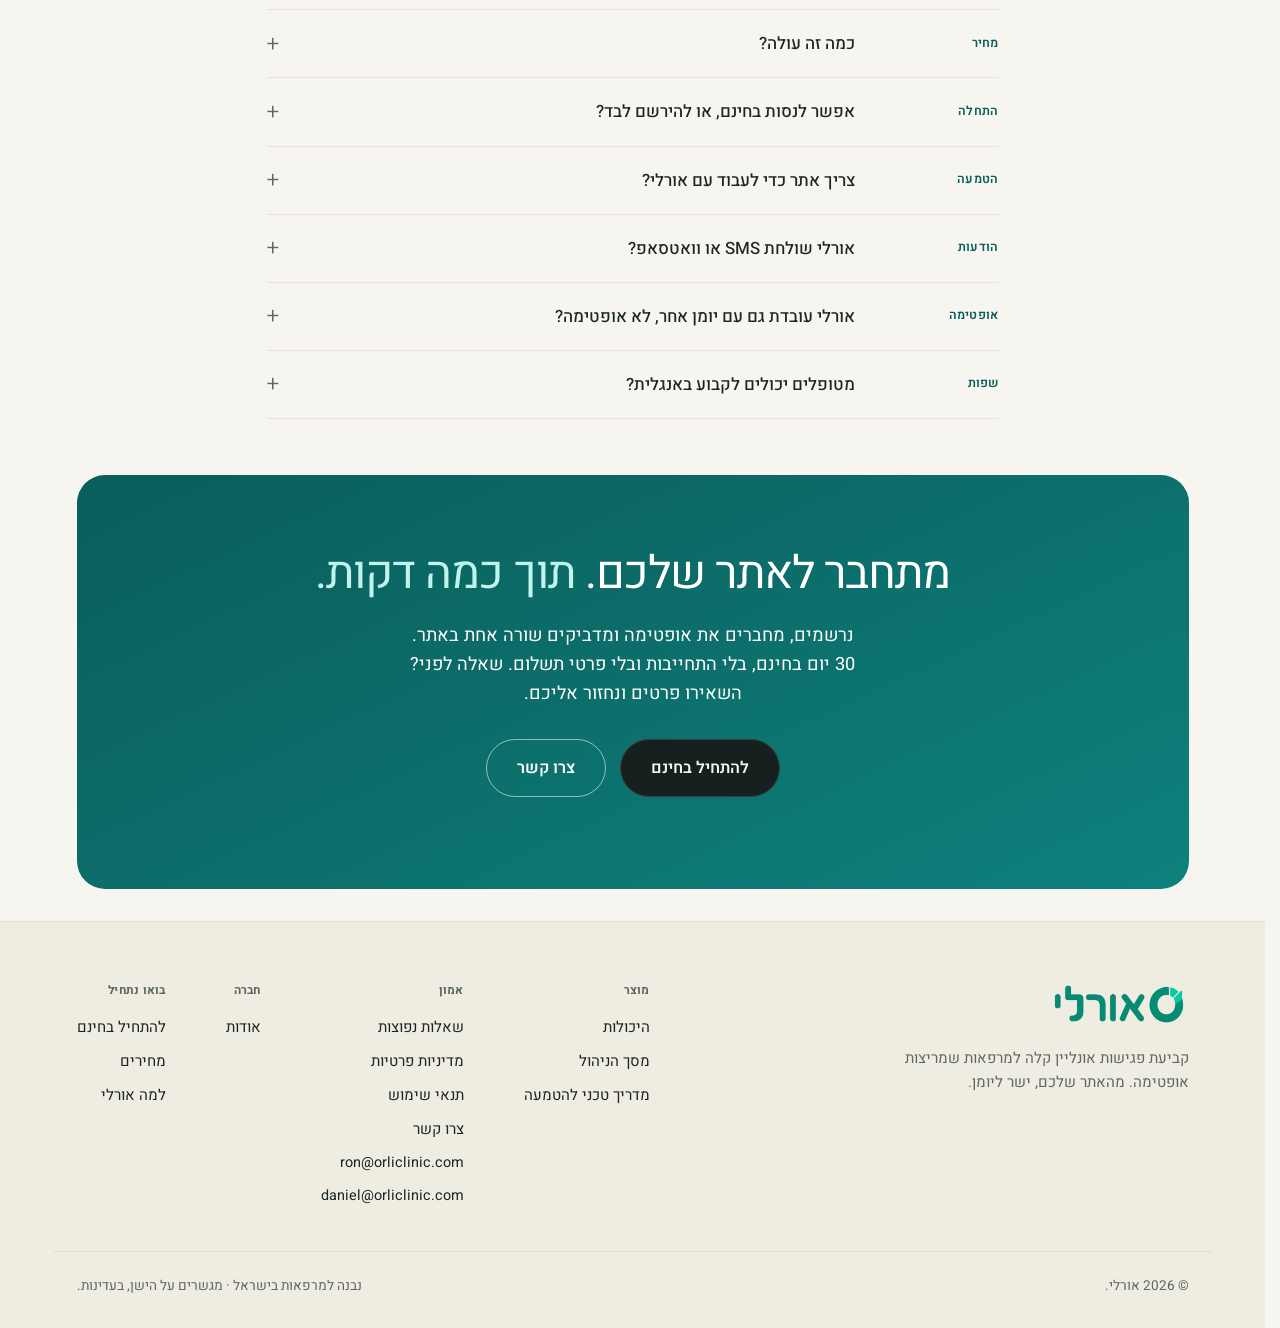
==== commit 5dfde88b: "Pricing: three packages by what sits on the site זימון תורים 299, סוכן AI 399, אורלי המלאה 599, לחוד" ====
--- a/index.html
+++ b/index.html
@@ -197,7 +197,7 @@
             "name": "כמה זה עולה?",
             "acceptedAnswer": {
               "@type": "Answer",
-              "text": "שלוש חבילות, במחיר חודשי: זימון תורים ב־₪299, צמיחה ב־₪499 וסוכן AI ב־₪599, לחודש ולפני מע״מ. מה כלול בכל חבילה."
+              "text": "שלוש חבילות, לפי מה שיושב באתר שלכם: זימון תורים ב־₪299, סוכן AI ב־₪399, ואורלי המלאה, שניהם יחד, ב־₪599, לחודש ולפני מע״מ. מה כלול בכל חבילה."
             }
           },
           {
@@ -683,7 +683,7 @@
               <span class="faq-plus" aria-hidden="true"><span class="faq-ring"></span>+</span>
               <span class="faq-q"><span>כמה זה עולה?</span><span class="faq-tag">מחיר</span></span>
             </button>
-            <div class="faq-panel" id="faqPanel8"><div class="faq-panel-inner"><p>שלוש חבילות, במחיר חודשי: זימון תורים ב־₪299, צמיחה ב־₪499 וסוכן AI ב־₪599, לחודש ולפני מע״מ. <a href="pricing.html">מה כלול בכל חבילה.</a></p></div></div>
+            <div class="faq-panel" id="faqPanel8"><div class="faq-panel-inner"><p>שלוש חבילות, לפי מה שיושב באתר שלכם: זימון תורים ב־₪299, סוכן AI ב־₪399, ואורלי המלאה, שניהם יחד, ב־₪599, לחודש ולפני מע״מ. <a href="pricing.html">מה כלול בכל חבילה.</a></p></div></div>
           </li>
           <li class="faq-item">
             <button class="faq-btn" type="button" aria-expanded="false" aria-controls="faqPanel9">
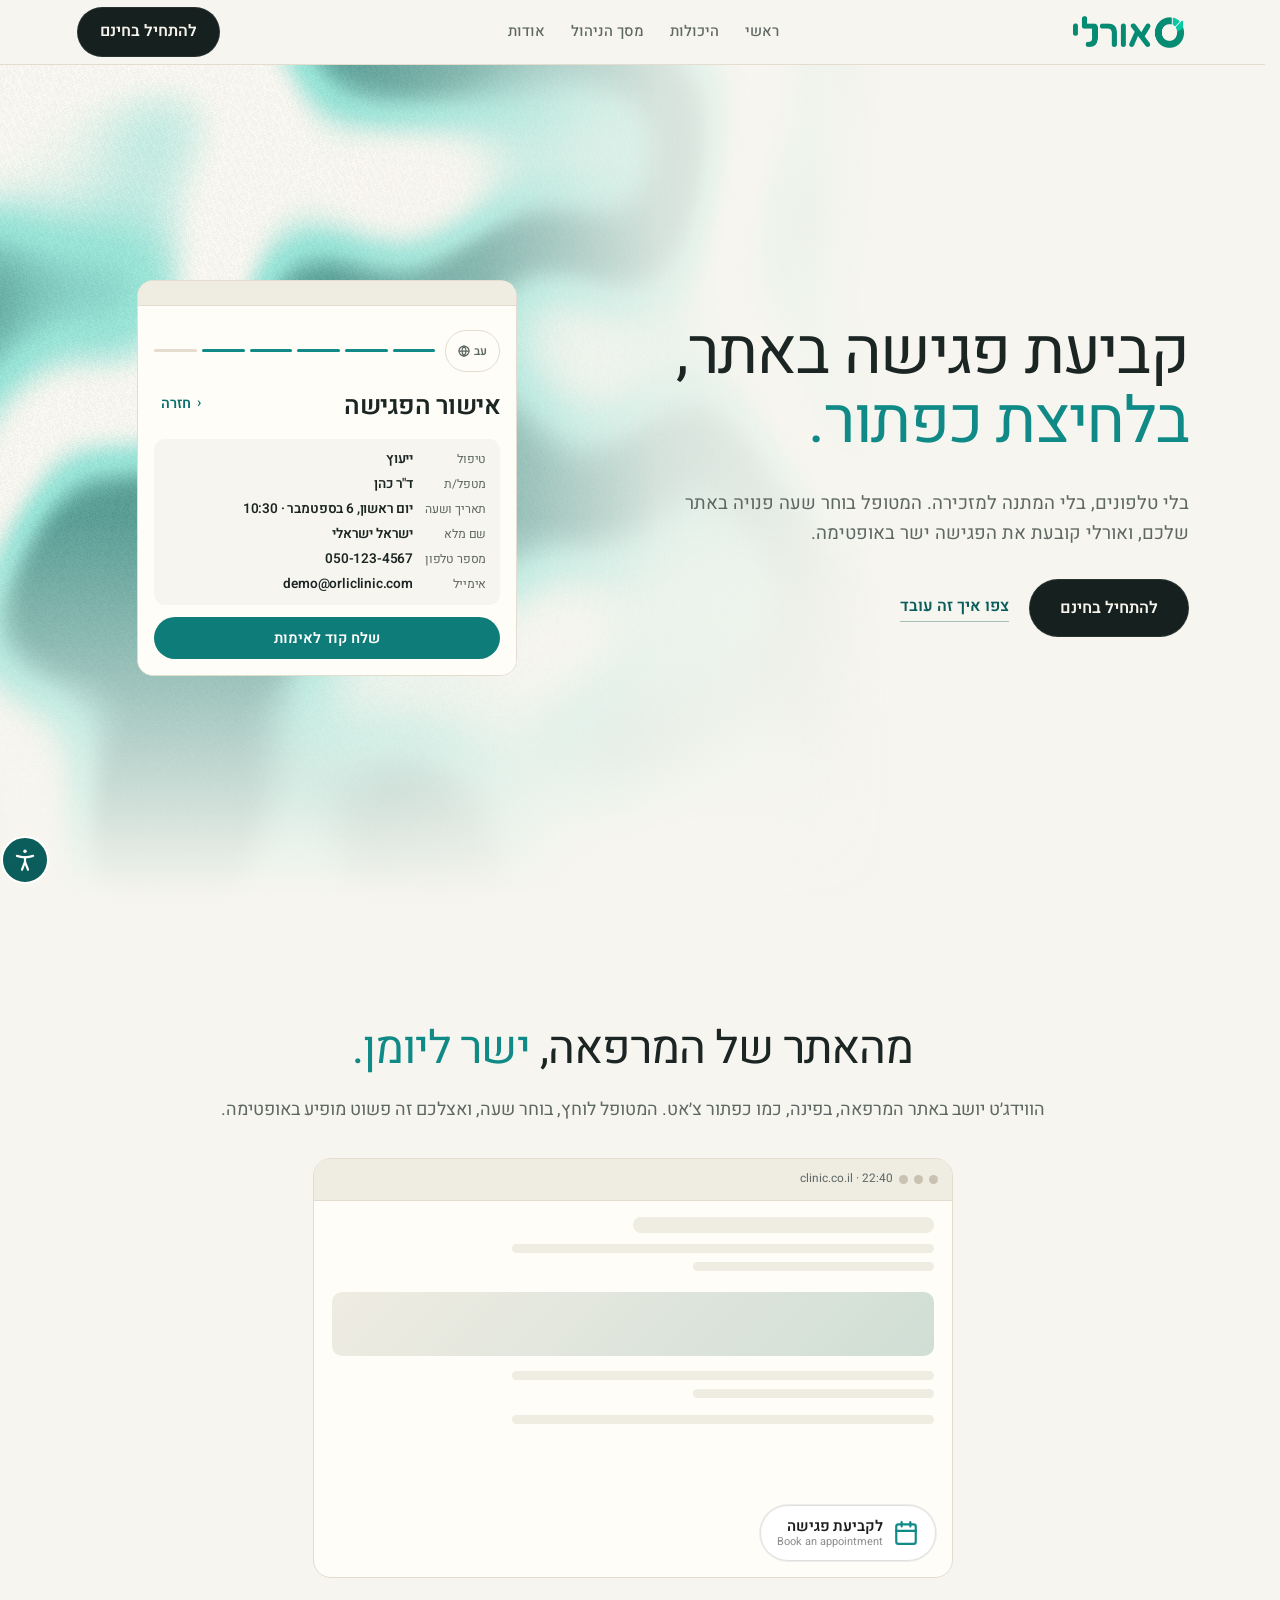
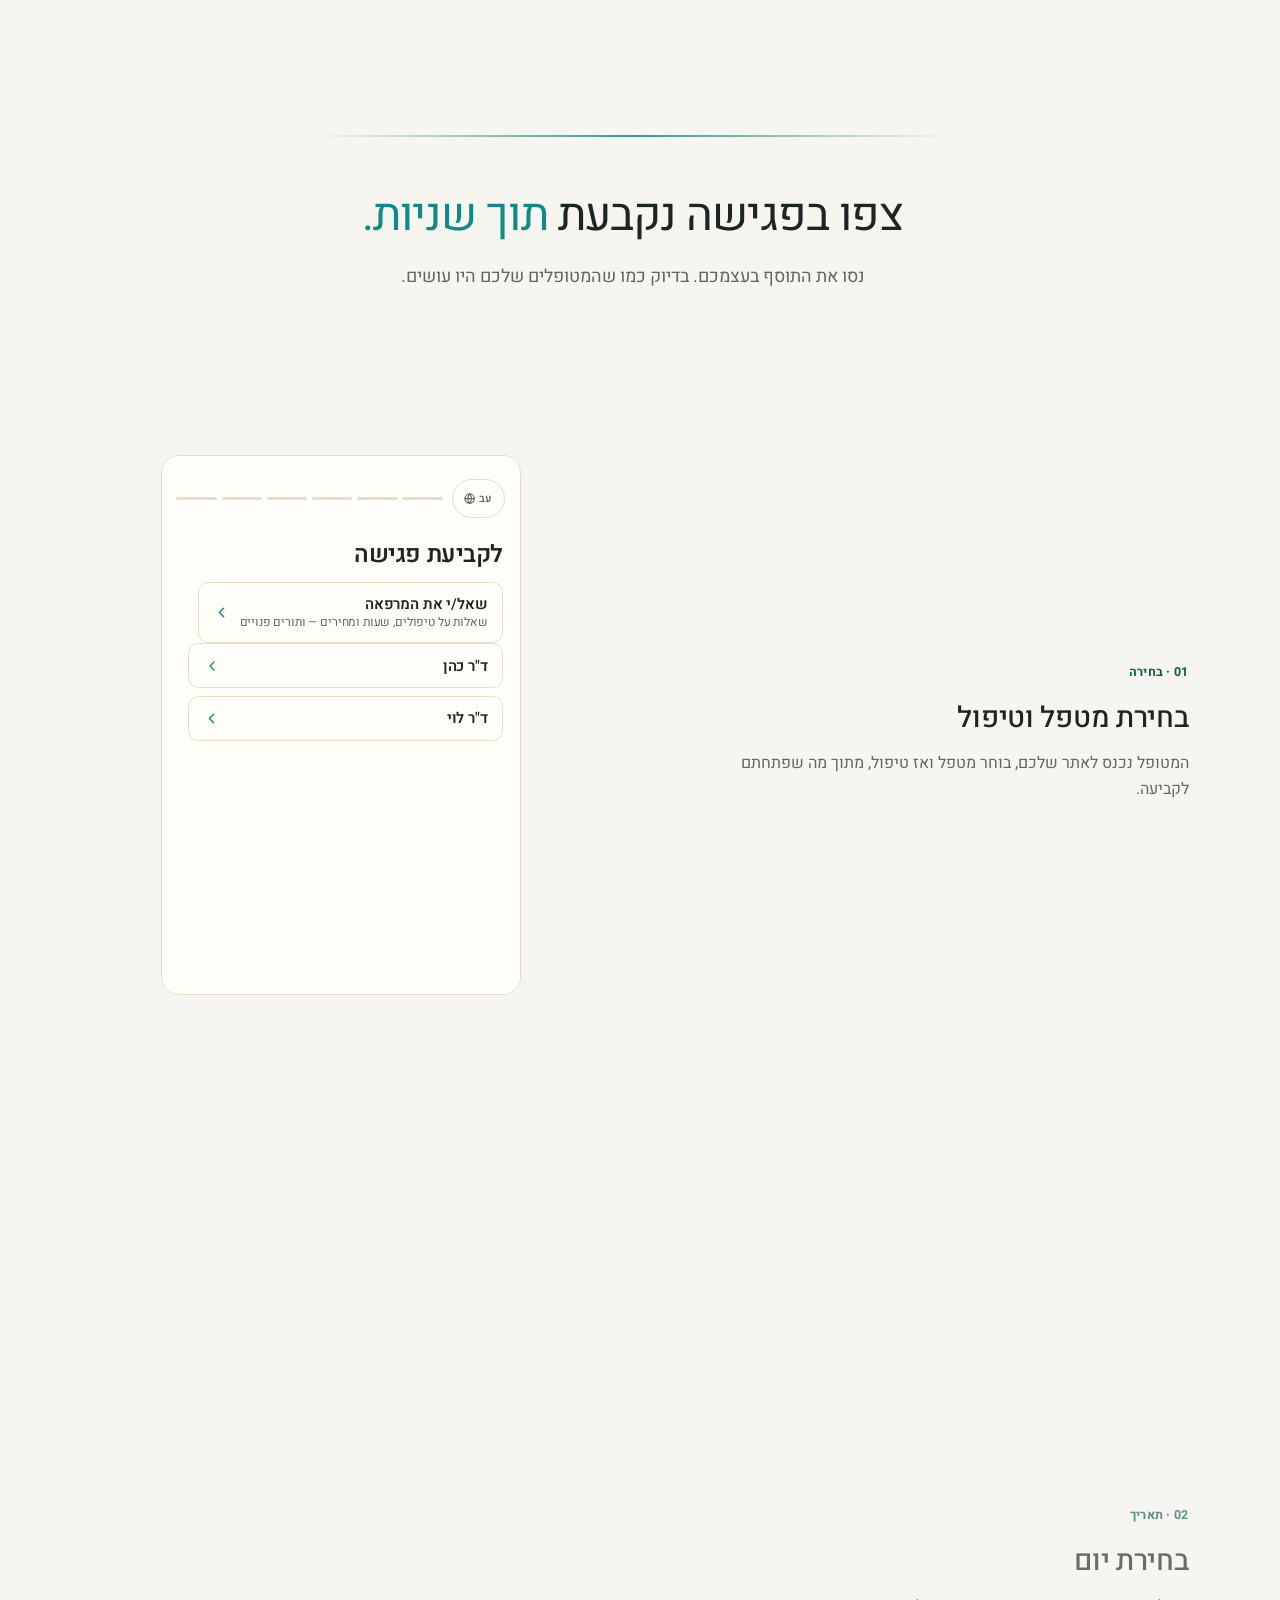
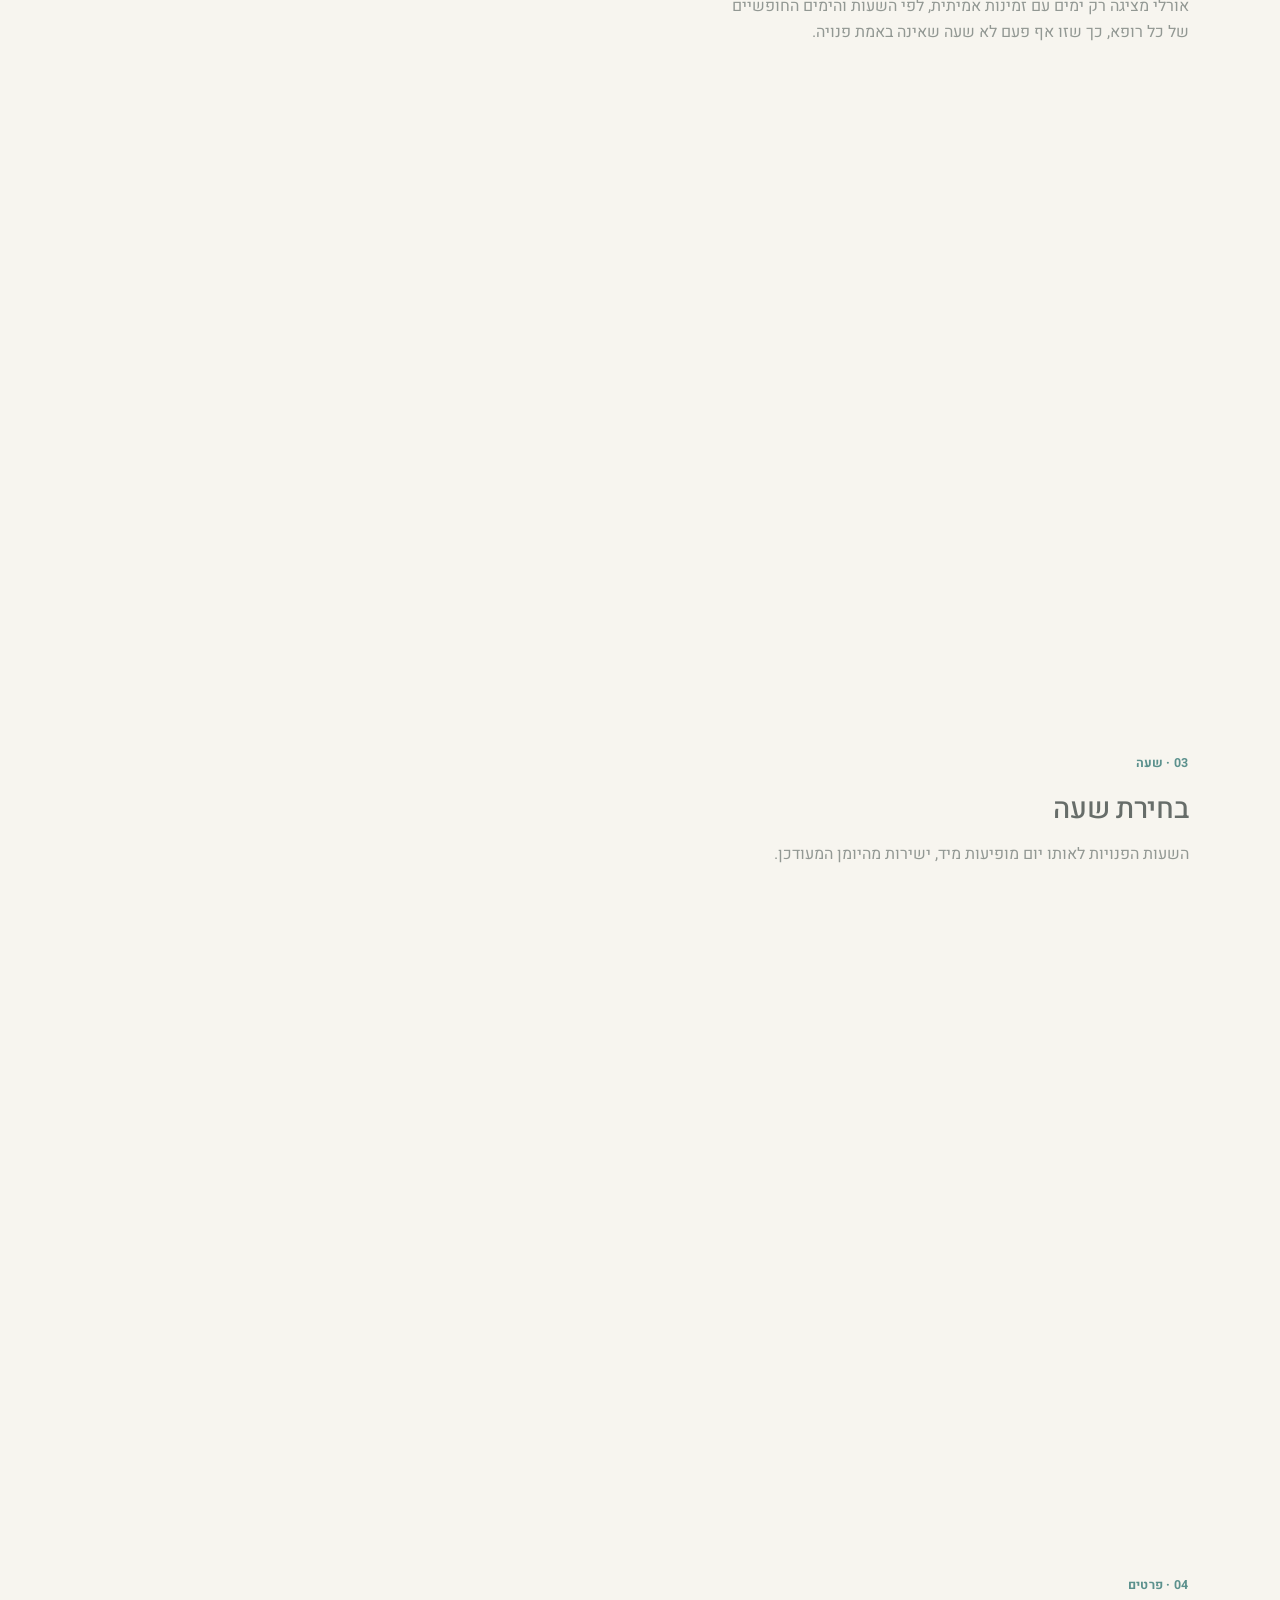
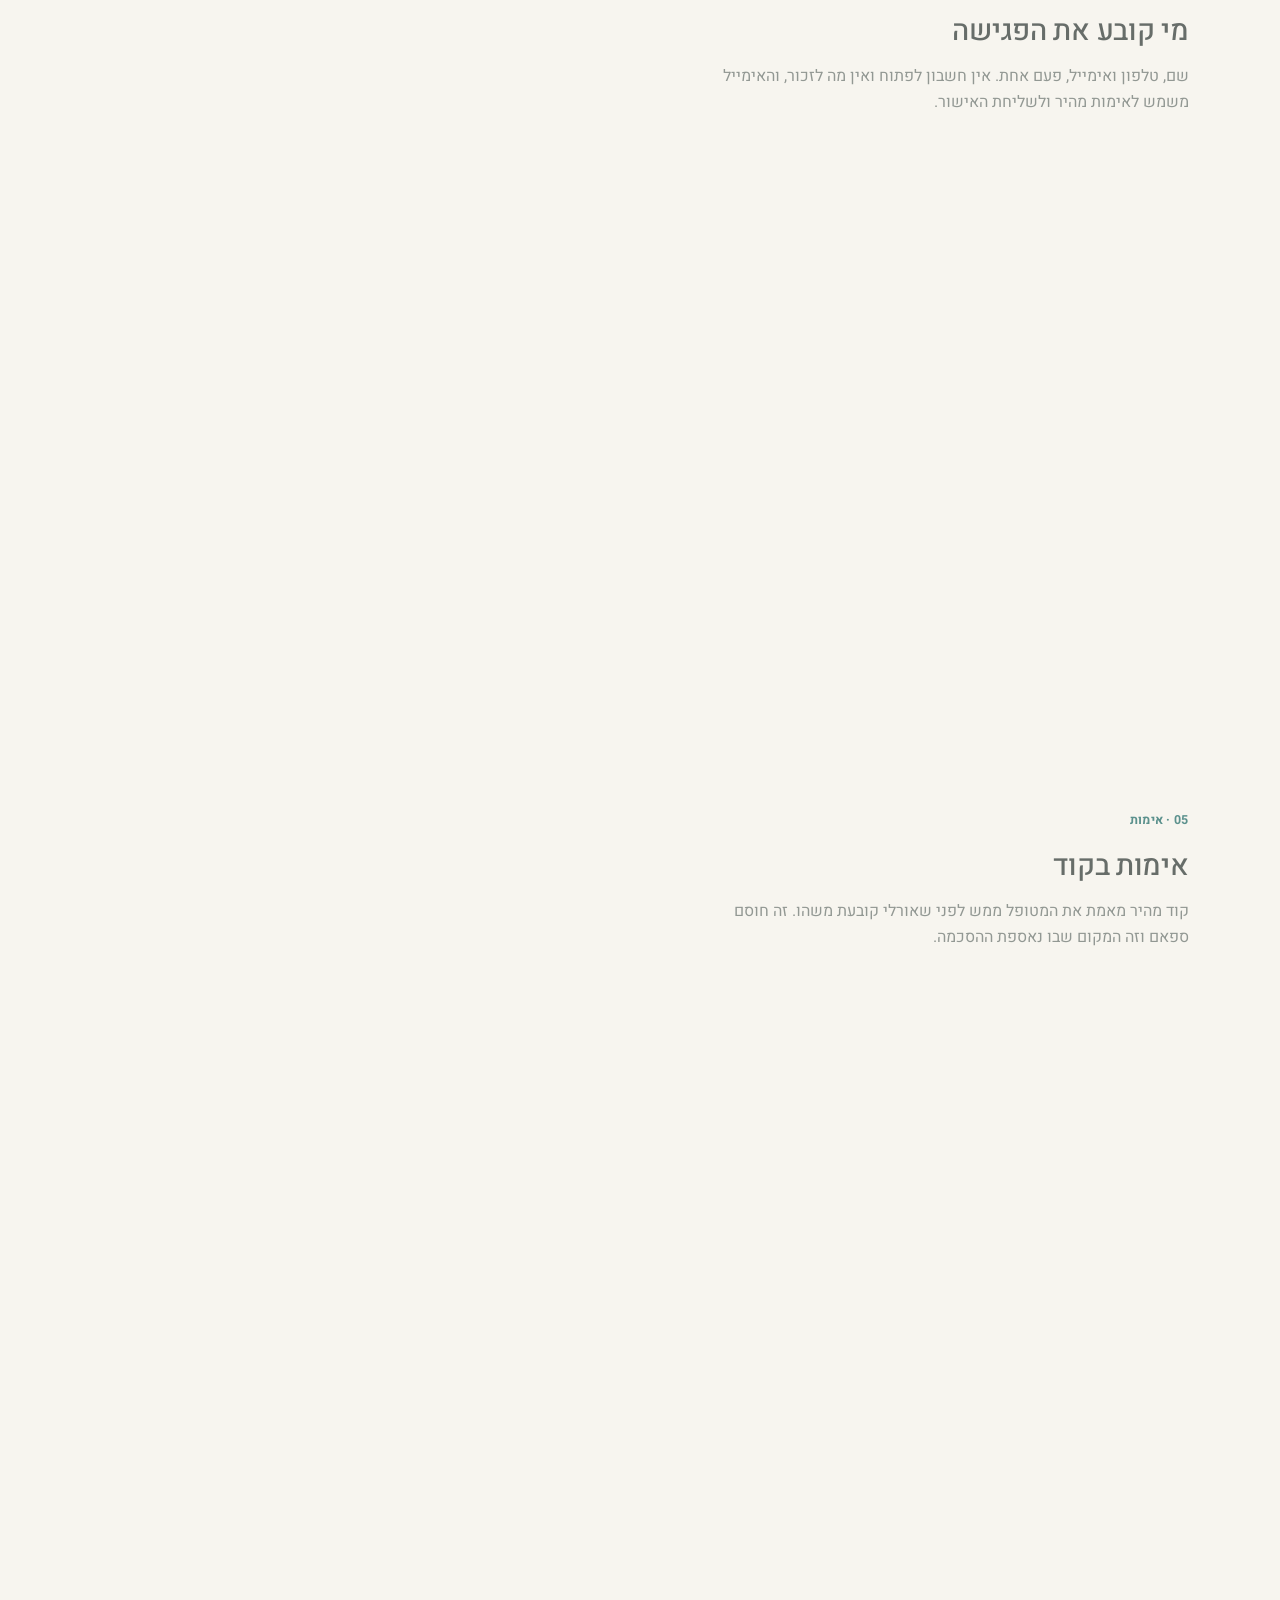
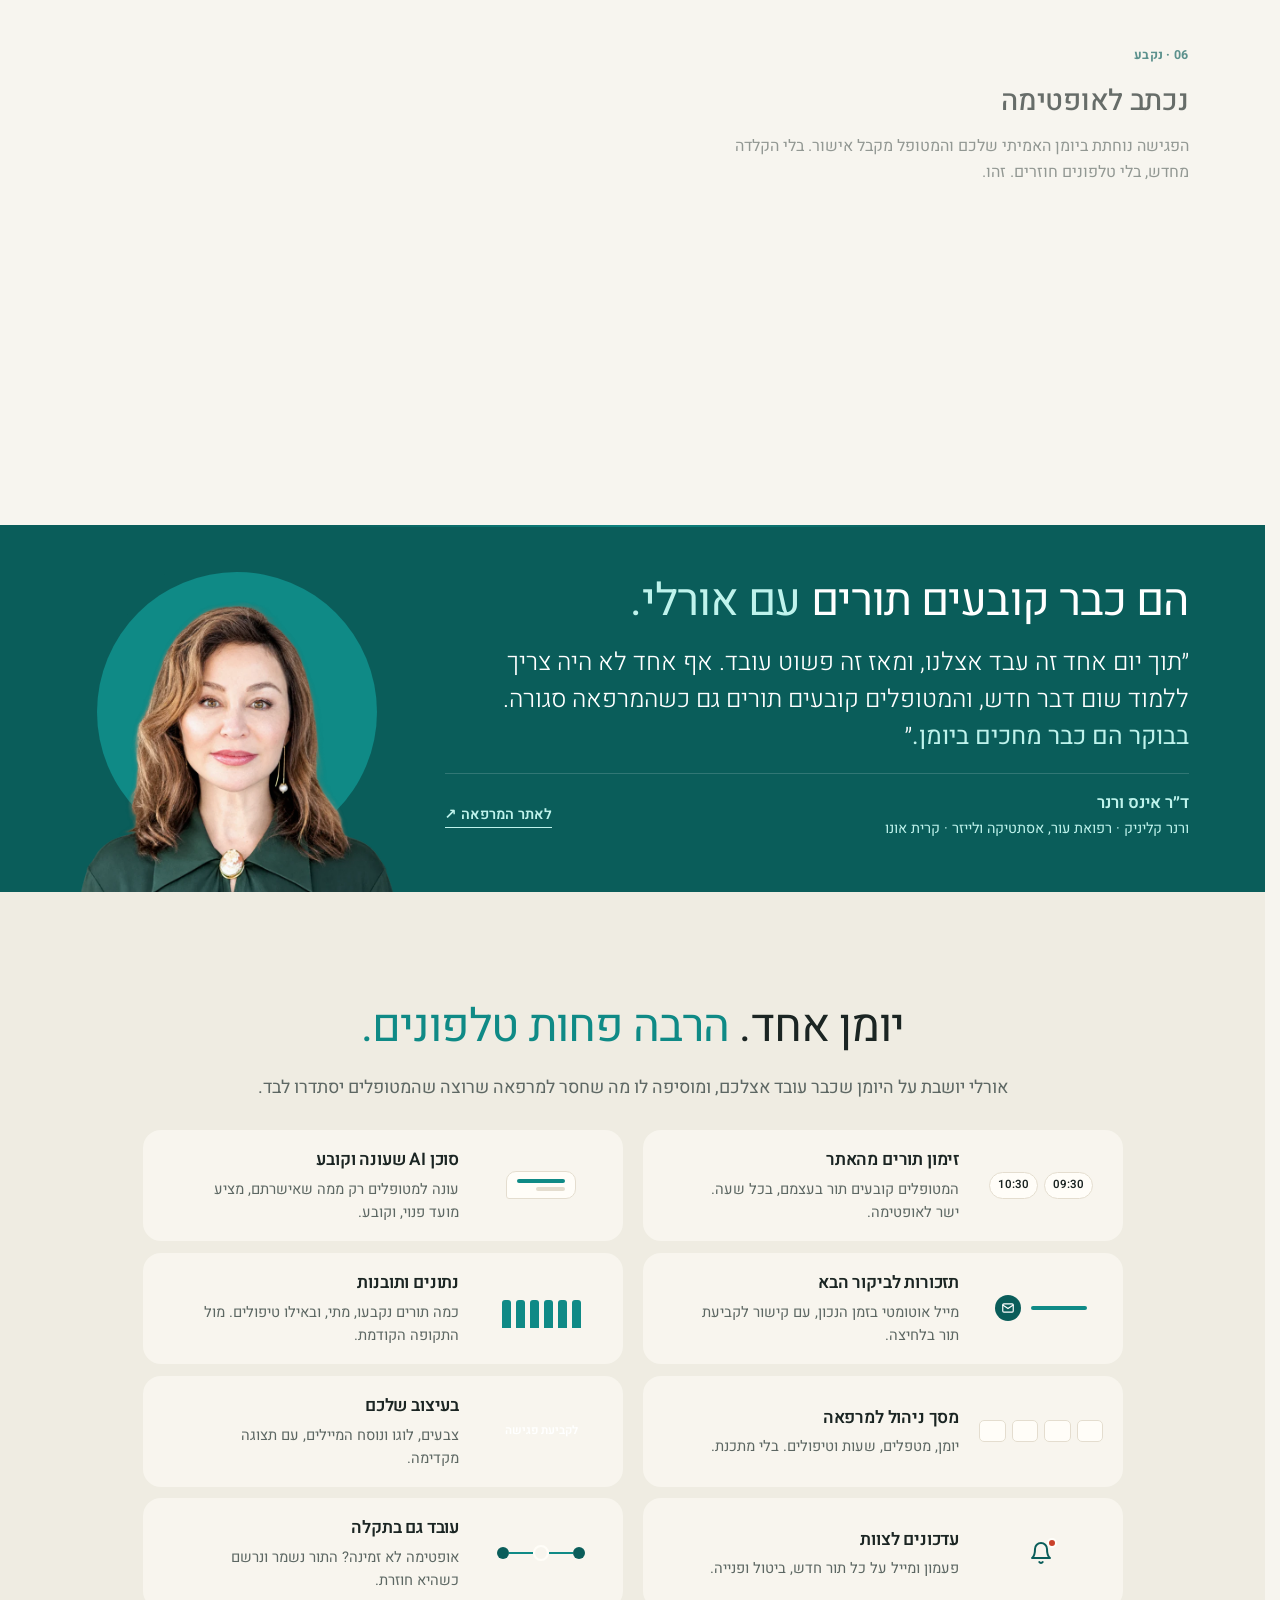
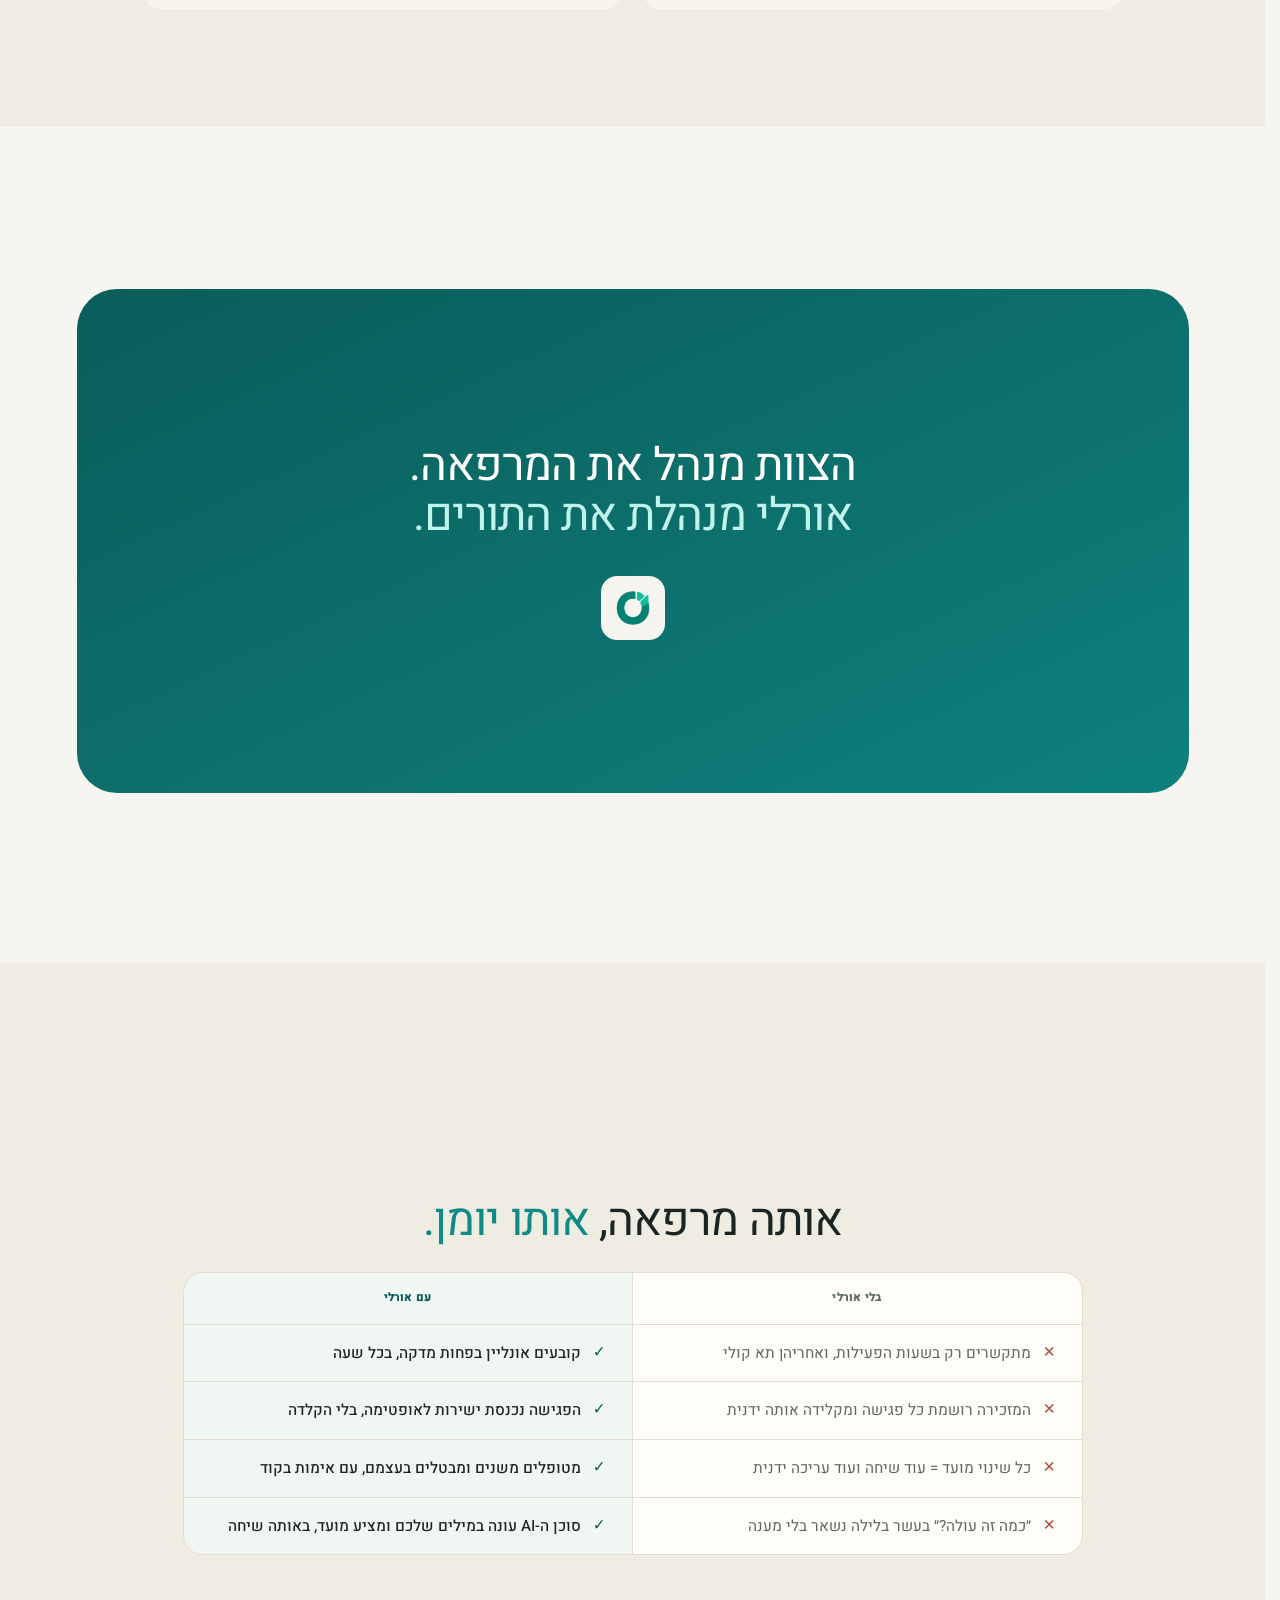
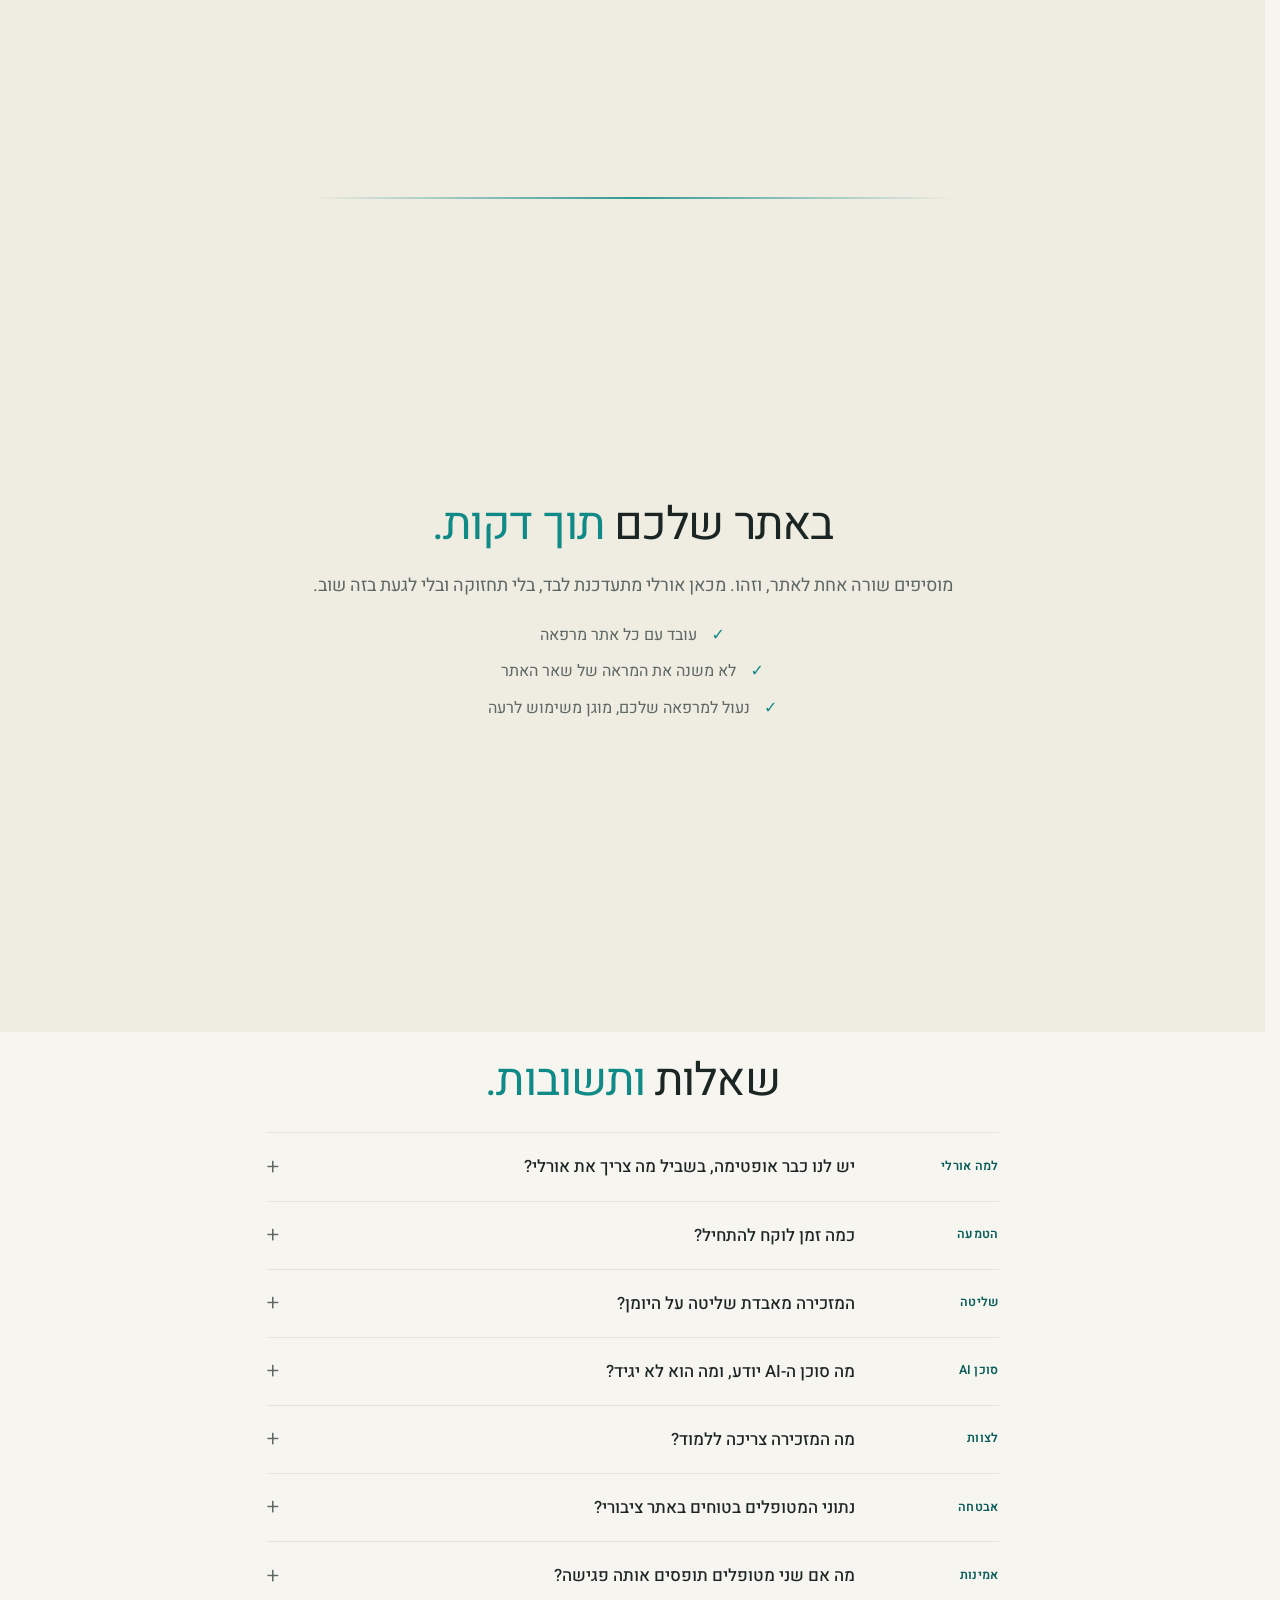
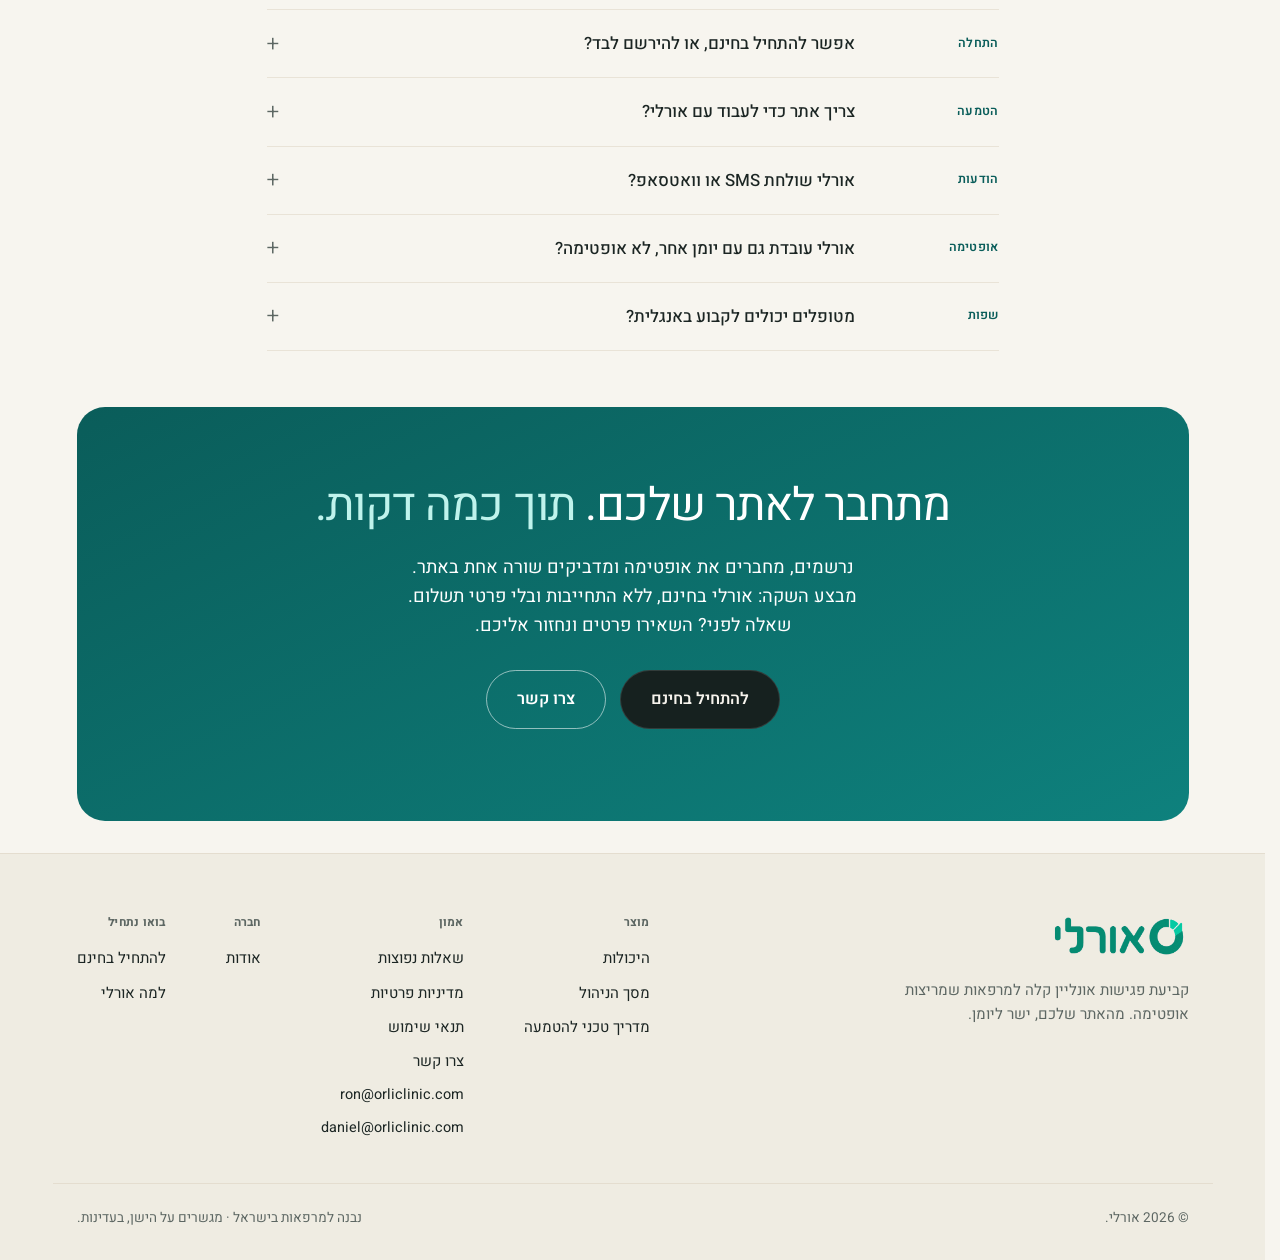
==== commit b2b8eae1: "Site: prices hidden, free launch offer, AI Booking, clean links - Prices hidden: no figures, no pric" ====
--- a/index.html
+++ b/index.html
@@ -16,14 +16,14 @@
       if (!d.hasAttribute('data-reveal-ready')) d.classList.remove('js');
     }, 3000);
   </script>
-  <meta name="description" content="מטופלים קובעים תור באתר של המרפאה בכל שעה, והתור נכנס ישר ליומן האופטימה. למרפאות שעובדות עם אופטימה, עם סוכן AI ותזכורות לביקור הבא." />
+  <meta name="description" content="מטופלים קובעים פגישה באתר של המרפאה בכל שעה, והפגישה נכנסת ישר ליומן האופטימה. עם סוכן AI ותזכורות לביקור הבא. מבצע השקה: בחינם, ללא התחייבות." />
   <title>זימון תורים אונליין למרפאות אופטימה | אורלי</title>
 
   <!-- Heebo, self-hosted (styles.css @font-face). Both subsets: every page
        sets Hebrew and Latin (spaces, digits) in it. -->
   <link rel="preload" href="assets/fonts/heebo-v28-hebrew.woff2" as="font" type="font/woff2" crossorigin />
   <link rel="preload" href="assets/fonts/heebo-v28-latin.woff2" as="font" type="font/woff2" crossorigin />
-  <link rel="stylesheet" href="styles.css?v=20261022l" />
+  <link rel="stylesheet" href="styles.css?v=20261023a" />
   <link rel="stylesheet" href="a11y.css?v=20261022e" />
   <link rel="stylesheet" href="widget.css?v=20261019h" />
   <link rel="icon" href="/favicon.ico" sizes="any" />
@@ -41,14 +41,14 @@
   <meta property="og:locale" content="he_IL" />
   <meta property="og:url" content="https://orliclinic.com/" />
   <meta property="og:title" content="זימון תורים אונליין למרפאות אופטימה | אורלי" />
-  <meta property="og:description" content="מטופלים קובעים תור באתר של המרפאה בכל שעה, והתור נכנס ישר ליומן האופטימה. למרפאות שעובדות עם אופטימה, עם סוכן AI ותזכורות לביקור הבא." />
+  <meta property="og:description" content="מטופלים קובעים פגישה באתר של המרפאה בכל שעה, והפגישה נכנסת ישר ליומן האופטימה. עם סוכן AI ותזכורות לביקור הבא. מבצע השקה: בחינם, ללא התחייבות." />
   <meta property="og:image" content="https://orliclinic.com/assets/brand/orli-og.png" />
   <meta property="og:image:width" content="1200" />
   <meta property="og:image:height" content="630" />
   <meta property="og:image:alt" content="אורלי · קביעת פגישה באתר המרפאה, ישר ליומן האופטימה" />
   <meta name="twitter:card" content="summary_large_image" />
   <meta name="twitter:title" content="זימון תורים אונליין למרפאות אופטימה | אורלי" />
-  <meta name="twitter:description" content="מטופלים קובעים תור באתר של המרפאה בכל שעה, והתור נכנס ישר ליומן האופטימה. למרפאות שעובדות עם אופטימה, עם סוכן AI ותזכורות לביקור הבא." />
+  <meta name="twitter:description" content="מטופלים קובעים פגישה באתר של המרפאה בכל שעה, והפגישה נכנסת ישר ליומן האופטימה. עם סוכן AI ותזכורות לביקור הבא. מבצע השקה: בחינם, ללא התחייבות." />
   <meta name="twitter:image" content="https://orliclinic.com/assets/brand/orli-og.png" />
   <!-- Structured data for search and answer engines. Every fact here is
        on this page or on the site; keep it in step with the copy (the
@@ -127,7 +127,7 @@
         "@id": "https://orliclinic.com/#webpage",
         "url": "https://orliclinic.com/",
         "name": "זימון תורים אונליין למרפאות אופטימה | אורלי",
-        "description": "מטופלים קובעים תור באתר של המרפאה בכל שעה, והתור נכנס ישר ליומן האופטימה. למרפאות שעובדות עם אופטימה, עם סוכן AI ותזכורות לביקור הבא.",
+        "description": "מטופלים קובעים פגישה באתר של המרפאה בכל שעה, והפגישה נכנסת ישר ליומן האופטימה. עם סוכן AI ותזכורות לביקור הבא. מבצע השקה: בחינם, ללא התחייבות.",
         "inLanguage": "he",
         "isPartOf": {
           "@id": "https://orliclinic.com/#website"
@@ -149,7 +149,7 @@
             "name": "כמה זמן לוקח להתחיל?",
             "acceptedAnswer": {
               "@type": "Answer",
-              "text": "בדרך כלל יום אחד. מחברים את אורלי לאופטימה שלכם, מגדירים בפאנל הניהול את הרופאים, השירותים והשעות שפתוחות לקביעה, ומוסיפים שורה אחת לאתר. מהרגע הזה המטופלים קובעים."
+              "text": "תוך כמה דקות. מחברים את אורלי לאופטימה שלכם, מגדירים בפאנל הניהול את הרופאים, השירותים והשעות שפתוחות לקביעה, ומוסיפים שורה אחת לאתר. מהרגע הזה המטופלים קובעים."
             }
           },
           {
@@ -194,18 +194,10 @@
           },
           {
             "@type": "Question",
-            "name": "כמה זה עולה?",
-            "acceptedAnswer": {
-              "@type": "Answer",
-              "text": "שלוש חבילות, לפי מה שיושב באתר שלכם: זימון תורים ב־₪299, סוכן AI ב־₪399, ואורלי המלאה, שניהם יחד, ב־₪599, לחודש ולפני מע״מ. מה כלול בכל חבילה."
-            }
-          },
-          {
-            "@type": "Question",
-            "name": "אפשר לנסות בחינם, או להירשם לבד?",
-            "acceptedAnswer": {
-              "@type": "Answer",
-              "text": "כן. נרשמים לבד, מחברים את אופטימה, ומתחילים. 30 יום בחינם, בלי התחייבות ובלי פרטי תשלום. רוצים לדבר איתנו קודם? קבעו איתנו שיחה."
+            "name": "אפשר להתחיל בחינם, או להירשם לבד?",
+            "acceptedAnswer": {
+              "@type": "Answer",
+              "text": "כן. נרשמים לבד, מחברים את אופטימה, ומתחילים. מבצע השקה: אורלי בחינם, ללא התחייבות ובלי פרטי תשלום. רוצים לדבר איתנו קודם? קבעו איתנו שיחה."
             }
           },
           {
@@ -260,11 +252,10 @@
           <img class="brand-logo brand-logo--he" src="assets/brand/orli-wordmark-he.png?v=20261019h" width="480" height="151" alt="אורלי" />
         </a>
         <nav class="nav-links" id="navMenu" aria-label="ניווט ראשי">
-          <a href="index.html" aria-current="page">ראשי</a>
-          <a href="features.html">היכולות</a>
-          <a href="panel.html">מסך הניהול</a>
-          <a href="pricing.html">מחירים</a>
-          <a href="about.html">אודות</a>
+          <a href="/" aria-current="page">ראשי</a>
+          <a href="/features">היכולות</a>
+          <a href="/panel">מסך הניהול</a>
+          <a href="/about">אודות</a>
         </nav>
         <button class="nav-toggle" type="button" id="navToggle"
                 aria-expanded="false" aria-controls="navMenu" aria-label="תפריט">
@@ -521,42 +512,42 @@
           <p class="section-lead">אורלי יושבת על היומן שכבר עובד אצלכם, ומוסיפה לו מה שחסר למרפאה שרוצה שהמטופלים יסתדרו לבד.</p>
         </div>
         <div class="feat-grid">
-          <a class="feat-card" href="features.html#booking">
+          <a class="feat-card" href="/features#booking">
             <span class="fv fv-slots" aria-hidden="true"><i>09:30</i><i>10:30</i><i>12:00</i></span>
             <h3>זימון תורים מהאתר</h3>
             <p>המטופלים קובעים תור בעצמם, בכל שעה. ישר לאופטימה.</p>
           </a>
-          <a class="feat-card" href="features.html#agent">
+          <a class="feat-card" href="/features#agent">
             <span class="fv fv-chat" aria-hidden="true"><i class="fv-dots"><b></b><b></b><b></b></i><i class="fv-bubble"><b></b><b></b></i></span>
             <h3>סוכן AI שעונה וקובע</h3>
             <p>עונה למטופלים רק ממה שאישרתם, מציע מועד פנוי, וקובע.</p>
           </a>
-          <a class="feat-card" href="features.html#automations">
+          <a class="feat-card" href="/features#automations">
             <span class="fv fv-remind" aria-hidden="true"><i class="fv-track"><b></b></i><i class="fv-mail"><svg viewBox="0 0 24 24"><rect x="3" y="5" width="18" height="14" rx="2"/><path d="m3 7 9 6 9-6"/></svg></i></span>
             <h3>תזכורות לביקור הבא</h3>
             <p>מייל אוטומטי בזמן הנכון, עם קישור לקביעת תור בלחיצה.</p>
           </a>
-          <a class="feat-card" href="features.html#analytics">
+          <a class="feat-card" href="/features#analytics">
             <span class="fv fv-bars" aria-hidden="true"><i></i><i></i><i></i><i></i><i></i><i></i></span>
             <h3>נתונים ותובנות</h3>
             <p>כמה תורים נקבעו, מתי, ובאילו טיפולים. מול התקופה הקודמת.</p>
           </a>
-          <a class="feat-card" href="panel.html">
+          <a class="feat-card" href="/panel">
             <span class="fv fv-grid" aria-hidden="true"><i></i><i></i><i></i><i></i></span>
             <h3>מסך ניהול למרפאה</h3>
             <p>יומן, מטפלים, שעות וטיפולים. בלי מתכנת.</p>
           </a>
-          <a class="feat-card" href="integration.html">
+          <a class="feat-card" href="/integration">
             <span class="fv fv-swatch" aria-hidden="true"><i>לקביעת פגישה</i></span>
             <h3>בעיצוב שלכם</h3>
             <p>צבעים, לוגו ונוסח המיילים, עם תצוגה מקדימה.</p>
           </a>
-          <a class="feat-card" href="features.html#admin">
+          <a class="feat-card" href="/features#admin">
             <span class="fv fv-bell" aria-hidden="true"><i><svg viewBox="0 0 24 24"><path d="M18 8a6 6 0 0 0-12 0c0 7-3 9-3 9h18s-3-2-3-9M13.7 21a2 2 0 0 1-3.4 0"/></svg><b></b></i></span>
             <h3>עדכונים לצוות</h3>
             <p>פעמון ומייל על כל תור חדש, ביטול ופנייה.</p>
           </a>
-          <a class="feat-card" href="features.html#reliability">
+          <a class="feat-card" href="/features#reliability">
             <span class="fv fv-link" aria-hidden="true"><i class="fv-node"></i><i class="fv-line"></i><i class="fv-state"></i><i class="fv-line"></i><i class="fv-node"></i></span>
             <h3>עובד גם בתקלה</h3>
             <p>אופטימה לא זמינה? התור נשמר ונרשם כשהיא חוזרת.</p>
@@ -641,21 +632,21 @@
               <span class="faq-plus" aria-hidden="true"><span class="faq-ring"></span>+</span>
               <span class="faq-q"><span>כמה זמן לוקח להתחיל?</span><span class="faq-tag">הטמעה</span></span>
             </button>
-            <div class="faq-panel" id="faqPanel2"><div class="faq-panel-inner"><p>בדרך כלל יום אחד. מחברים את אורלי לאופטימה שלכם, מגדירים בפאנל הניהול את הרופאים, השירותים והשעות שפתוחות לקביעה, ומוסיפים שורה אחת לאתר. מהרגע הזה המטופלים קובעים.</p></div></div>
+            <div class="faq-panel" id="faqPanel2"><div class="faq-panel-inner"><p>תוך כמה דקות. מחברים את אורלי לאופטימה שלכם, מגדירים בפאנל הניהול את הרופאים, השירותים והשעות שפתוחות לקביעה, ומוסיפים שורה אחת לאתר. מהרגע הזה המטופלים קובעים.</p></div></div>
           </li>
           <li class="faq-item">
             <button class="faq-btn" type="button" aria-expanded="false" aria-controls="faqPanel3">
               <span class="faq-plus" aria-hidden="true"><span class="faq-ring"></span>+</span>
               <span class="faq-q"><span>המזכירה מאבדת שליטה על היומן?</span><span class="faq-tag">שליטה</span></span>
             </button>
-            <div class="faq-panel" id="faqPanel3"><div class="faq-panel-inner"><p>לא. מטופלים קובעים רק לתוך שעות פנויות שאתם פתחתם לקביעה, אצל הרופאים ובשירותים שבחרתם. כל פגישה כזו נכנסת לאופטימה כמו פגישה שנקבעה בטלפון, והצוות ממשיך לעבוד שם כרגיל. <a href="panel.html">ככה זה נראה בפאנל הניהול.</a></p></div></div>
+            <div class="faq-panel" id="faqPanel3"><div class="faq-panel-inner"><p>לא. מטופלים קובעים רק לתוך שעות פנויות שאתם פתחתם לקביעה, אצל הרופאים ובשירותים שבחרתם. כל פגישה כזו נכנסת לאופטימה כמו פגישה שנקבעה בטלפון, והצוות ממשיך לעבוד שם כרגיל. <a href="/panel">ככה זה נראה בפאנל הניהול.</a></p></div></div>
           </li>
           <li class="faq-item">
             <button class="faq-btn" type="button" aria-expanded="false" aria-controls="faqPanel7">
               <span class="faq-plus" aria-hidden="true"><span class="faq-ring"></span>+</span>
               <span class="faq-q"><span>מה סוכן ה-AI יודע, ומה הוא לא יגיד?</span><span class="faq-tag">סוכן AI</span></span>
             </button>
-            <div class="faq-panel" id="faqPanel7"><div class="faq-panel-inner"><p>הסוכן עונה רק מתוך מידע שאישרתם במסך הניהול: מה שאורלי קראה מהאתר שלכם ואישרתם, ומה שהוספתם בעצמכם. הוא לא ממציא מחיר, שעה או כתובת, לא מאבחן לפי תסמינים, ובנושאים שסימנתם הוא לוקח שם וטלפון ומעביר לצוות. <a href="features.html#agent">איך זה עובד.</a></p></div></div>
+            <div class="faq-panel" id="faqPanel7"><div class="faq-panel-inner"><p>הסוכן עונה רק מתוך מידע שאישרתם במסך הניהול: מה שאורלי קראה מהאתר שלכם ואישרתם, ומה שהוספתם בעצמכם. הוא לא ממציא מחיר, שעה או כתובת, לא מאבחן לפי תסמינים, ובנושאים שסימנתם הוא לוקח שם וטלפון ומעביר לצוות. <a href="/features#agent">איך זה עובד.</a></p></div></div>
           </li>
           <li class="faq-item">
             <button class="faq-btn" type="button" aria-expanded="false" aria-controls="faqPanel6">
@@ -679,25 +670,18 @@
             <div class="faq-panel" id="faqPanel5"><div class="faq-panel-inner"><p>אורלי כותבת את הפגישה לאופטימה ברגע האישור, ואם השעה נתפסה בינתיים, המטופל מקבל הודעה מיד ובוחר שעה אחרת. אף אחד לא יוצא במחשבה שקבע כשלא, וגם המטופל וגם המרפאה מקבלים אישור במייל על כל פגישה שכן נקבעה.</p></div></div>
           </li>
           <li class="faq-item">
-            <button class="faq-btn" type="button" aria-expanded="false" aria-controls="faqPanel8">
-              <span class="faq-plus" aria-hidden="true"><span class="faq-ring"></span>+</span>
-              <span class="faq-q"><span>כמה זה עולה?</span><span class="faq-tag">מחיר</span></span>
-            </button>
-            <div class="faq-panel" id="faqPanel8"><div class="faq-panel-inner"><p>שלוש חבילות, לפי מה שיושב באתר שלכם: זימון תורים ב־₪299, סוכן AI ב־₪399, ואורלי המלאה, שניהם יחד, ב־₪599, לחודש ולפני מע״מ. <a href="pricing.html">מה כלול בכל חבילה.</a></p></div></div>
-          </li>
-          <li class="faq-item">
             <button class="faq-btn" type="button" aria-expanded="false" aria-controls="faqPanel9">
               <span class="faq-plus" aria-hidden="true"><span class="faq-ring"></span>+</span>
-              <span class="faq-q"><span>אפשר לנסות בחינם, או להירשם לבד?</span><span class="faq-tag">התחלה</span></span>
-            </button>
-            <div class="faq-panel" id="faqPanel9"><div class="faq-panel-inner"><p>כן. נרשמים לבד, מחברים את אופטימה, ומתחילים. 30 יום בחינם, בלי התחייבות ובלי פרטי תשלום. רוצים לדבר איתנו קודם? <a data-demo-cta href="#contact">קבעו איתנו שיחה</a>.</p></div></div>
+              <span class="faq-q"><span>אפשר להתחיל בחינם, או להירשם לבד?</span><span class="faq-tag">התחלה</span></span>
+            </button>
+            <div class="faq-panel" id="faqPanel9"><div class="faq-panel-inner"><p>כן. נרשמים לבד, מחברים את אופטימה, ומתחילים. מבצע השקה: אורלי בחינם, ללא התחייבות ובלי פרטי תשלום. רוצים לדבר איתנו קודם? <a data-demo-cta href="#contact">קבעו איתנו שיחה</a>.</p></div></div>
           </li>
           <li class="faq-item">
             <button class="faq-btn" type="button" aria-expanded="false" aria-controls="faqPanel10">
               <span class="faq-plus" aria-hidden="true"><span class="faq-ring"></span>+</span>
               <span class="faq-q"><span>צריך אתר כדי לעבוד עם אורלי?</span><span class="faq-tag">הטמעה</span></span>
             </button>
-            <div class="faq-panel" id="faqPanel10"><div class="faq-panel-inner"><p>כן. המטופלים קובעים מתוך האתר של המרפאה: מי שאחראי על האתר מדביק בו שורת קוד אחת, ומהרגע הזה אפשר לקבוע. <a href="integration.html">המדריך להטמעה.</a></p></div></div>
+            <div class="faq-panel" id="faqPanel10"><div class="faq-panel-inner"><p>כן. המטופלים קובעים מתוך האתר של המרפאה: מי שאחראי על האתר מדביק בו שורת קוד אחת, ומהרגע הזה אפשר לקבוע. <a href="/integration">המדריך להטמעה.</a></p></div></div>
           </li>
           <li class="faq-item">
             <button class="faq-btn" type="button" aria-expanded="false" aria-controls="faqPanel11">
@@ -735,7 +719,7 @@
           <div class="cta-bg" aria-hidden="true"></div>
           <div class="cta-inner narrow center">
             <h2 class="display">מתחבר לאתר שלכם. <span class="ital">תוך כמה דקות.</span></h2>
-            <p class="cta-lead">נרשמים, מחברים את אופטימה ומדביקים שורה אחת באתר. 30 יום בחינם, בלי התחייבות ובלי פרטי תשלום. שאלה לפני? השאירו פרטים ונחזור אליכם.</p>
+            <p class="cta-lead">נרשמים, מחברים את אופטימה ומדביקים שורה אחת באתר. מבצע השקה: אורלי בחינם, ללא התחייבות ובלי פרטי תשלום. שאלה לפני? השאירו פרטים ונחזור אליכם.</p>
             <!-- Two ways in: the sign-up (script.js SIGNUP_URL) and the
                  contact dialog below. Under them, the site's one Cal.com
                  link, for someone who wants a person first; hidden until
@@ -797,27 +781,26 @@
       <nav class="footer-cols" aria-label="ניווט תחתון">
         <div class="footer-col">
           <h3 class="footer-col-h">מוצר</h3>
-          <a href="features.html">היכולות</a>
-          <a href="panel.html">מסך הניהול</a>
-          <a href="integration.html">מדריך טכני להטמעה</a>
+          <a href="/features">היכולות</a>
+          <a href="/panel">מסך הניהול</a>
+          <a href="/integration">מדריך טכני להטמעה</a>
         </div>
         <div class="footer-col">
           <h3 class="footer-col-h">אמון</h3>
           <a href="#faq">שאלות נפוצות</a>
-          <a href="privacy.html">מדיניות פרטיות</a>
-          <a href="terms.html">תנאי שימוש</a>
+          <a href="/privacy">מדיניות פרטיות</a>
+          <a href="/terms">תנאי שימוש</a>
           <a href="#contact" data-contact-open>צרו קשר</a>
           <a href="mailto:ron@orliclinic.com" class="footer-mail" dir="ltr">ron@orliclinic.com</a>
           <a href="mailto:daniel@orliclinic.com" class="footer-mail" dir="ltr">daniel@orliclinic.com</a>
         </div>
         <div class="footer-col">
           <h3 class="footer-col-h">חברה</h3>
-          <a href="about.html">אודות</a>
+          <a href="/about">אודות</a>
         </div>
         <div class="footer-col">
           <h3 class="footer-col-h">בואו נתחיל</h3>
           <a data-start-cta data-demo-cta href="#contact">להתחיל בחינם</a>
-          <a href="pricing.html">מחירים</a>
           <a href="#compare">למה אורלי</a>
         </div>
       </nav>
@@ -828,7 +811,7 @@
     </div>
   </footer>
 
-  <script src="script.js?v=20261022m"></script>
+  <script src="script.js?v=20261023a"></script>
   <script src="hero-gradient.js?v=20261019h"></script>
   <!-- widget.js before scrolly.js: scrolly.js drives the widget through the
        el.__orli handle widget.js installs. -->
--- a/styles.css
+++ b/styles.css
@@ -1250,28 +1250,6 @@
   .plans-proof .btn-teal { width: 100%; text-align: center; }
 }
 
-/* ===== Pricing promo (pricing.html #promoDialog) =====
-   The launch offer, on the contact dialog's card: a small tag, the offer as
-   a display line, one demo button and a quiet way to say not now. */
-.promo-card { padding: 24px 28px 26px; text-align: start; }
-.promo-tag {
-  display: inline-block; font-size: .72rem; font-weight: 800; letter-spacing: .02em;
-  padding: 5px 14px; border-radius: 999px; background: var(--teal-bright); color: var(--dark);
-}
-.promo-card .display { margin: 14px 0 0; }
-.promo-card .contact-lead { margin: 10px 0 22px; }
-.promo-actions { display: flex; align-items: center; gap: 20px; flex-wrap: wrap; }
-.promo-later {
-  font: inherit; font-weight: 600; color: var(--ink-soft); background: none; border: 0; padding: 0; cursor: pointer;
-  text-decoration: underline; text-underline-offset: 4px; transition: color .15s ease;
-}
-.promo-later:hover { color: var(--ink); }
-@media (max-width: 560px) {
-  .promo-card { padding: 20px 18px 22px; }
-  .promo-actions { flex-direction: column; align-items: stretch; }
-  .promo-later { padding: 10px; }
-}
-
 /* ===== What's inside (index.html #features) =====
    Eight cards, two to a row, each a link to the page that explains the
    capability: the small loop on one side, the title and a line on the
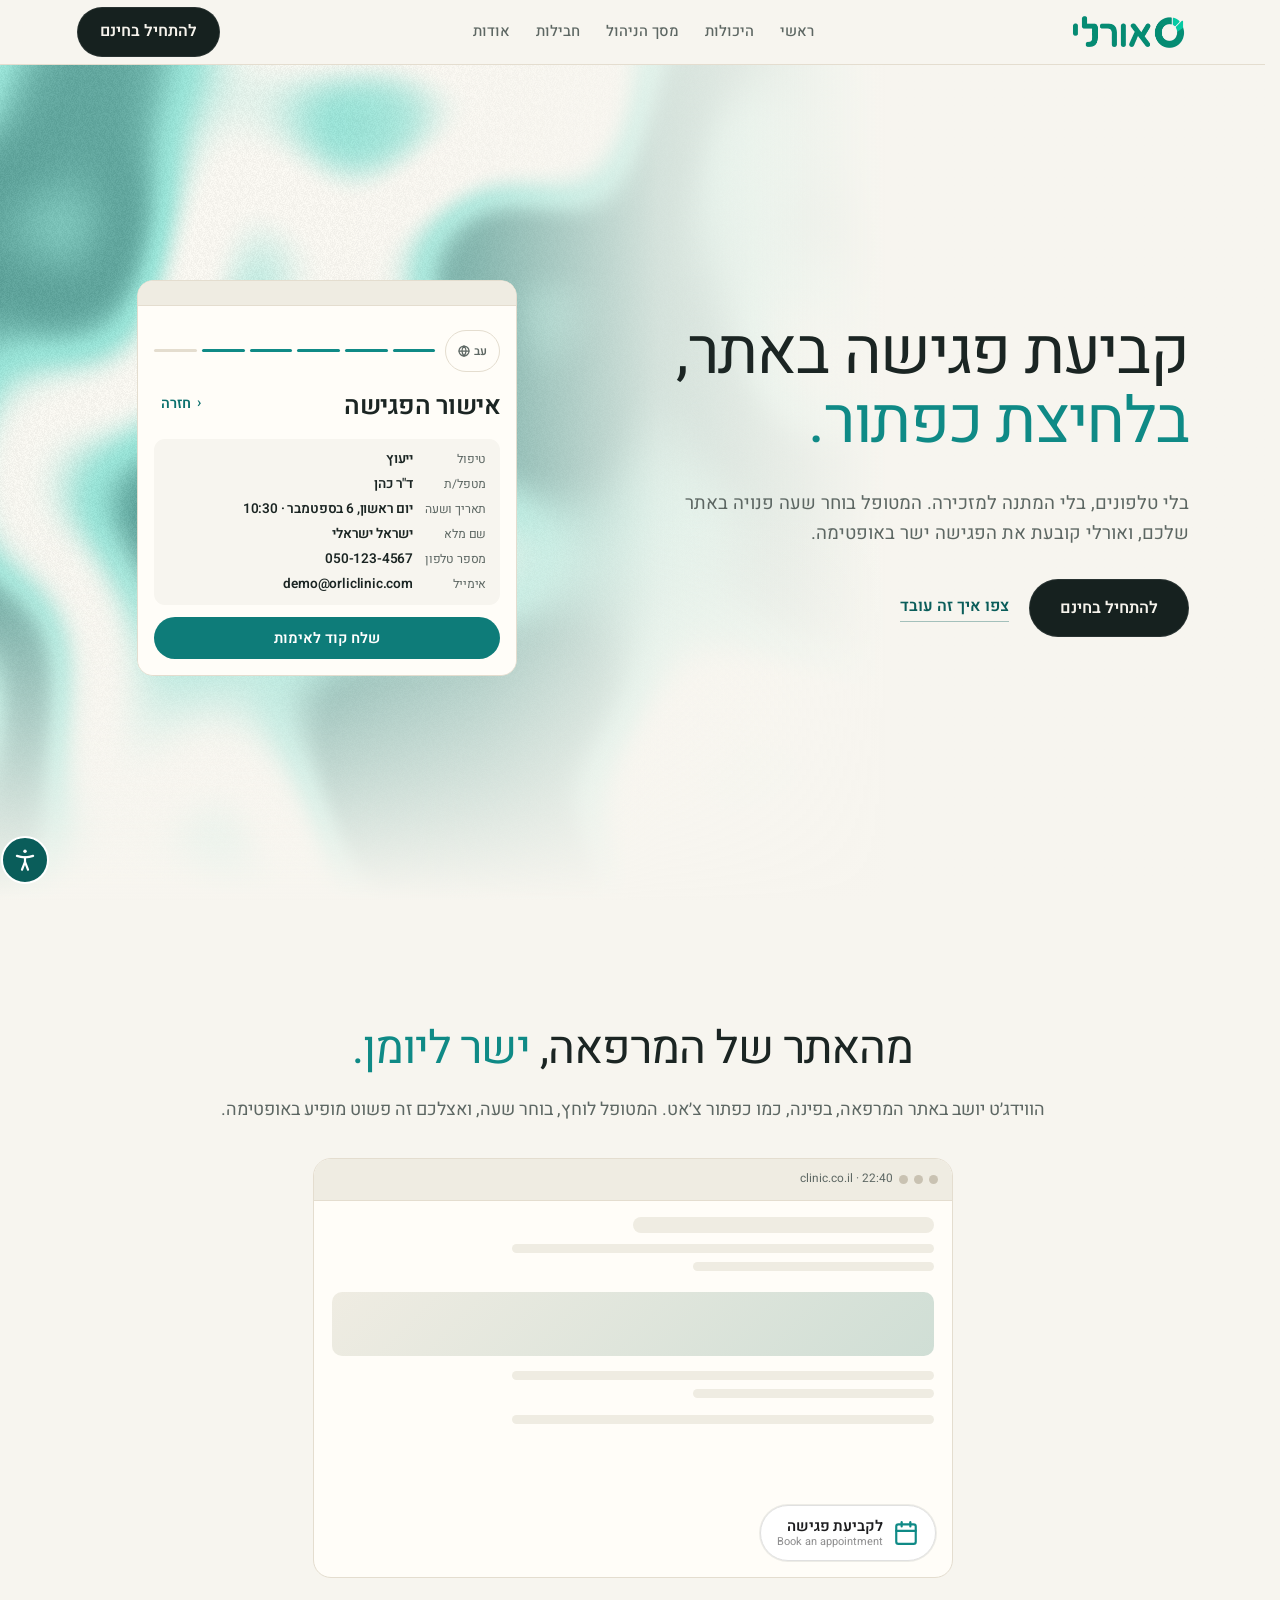
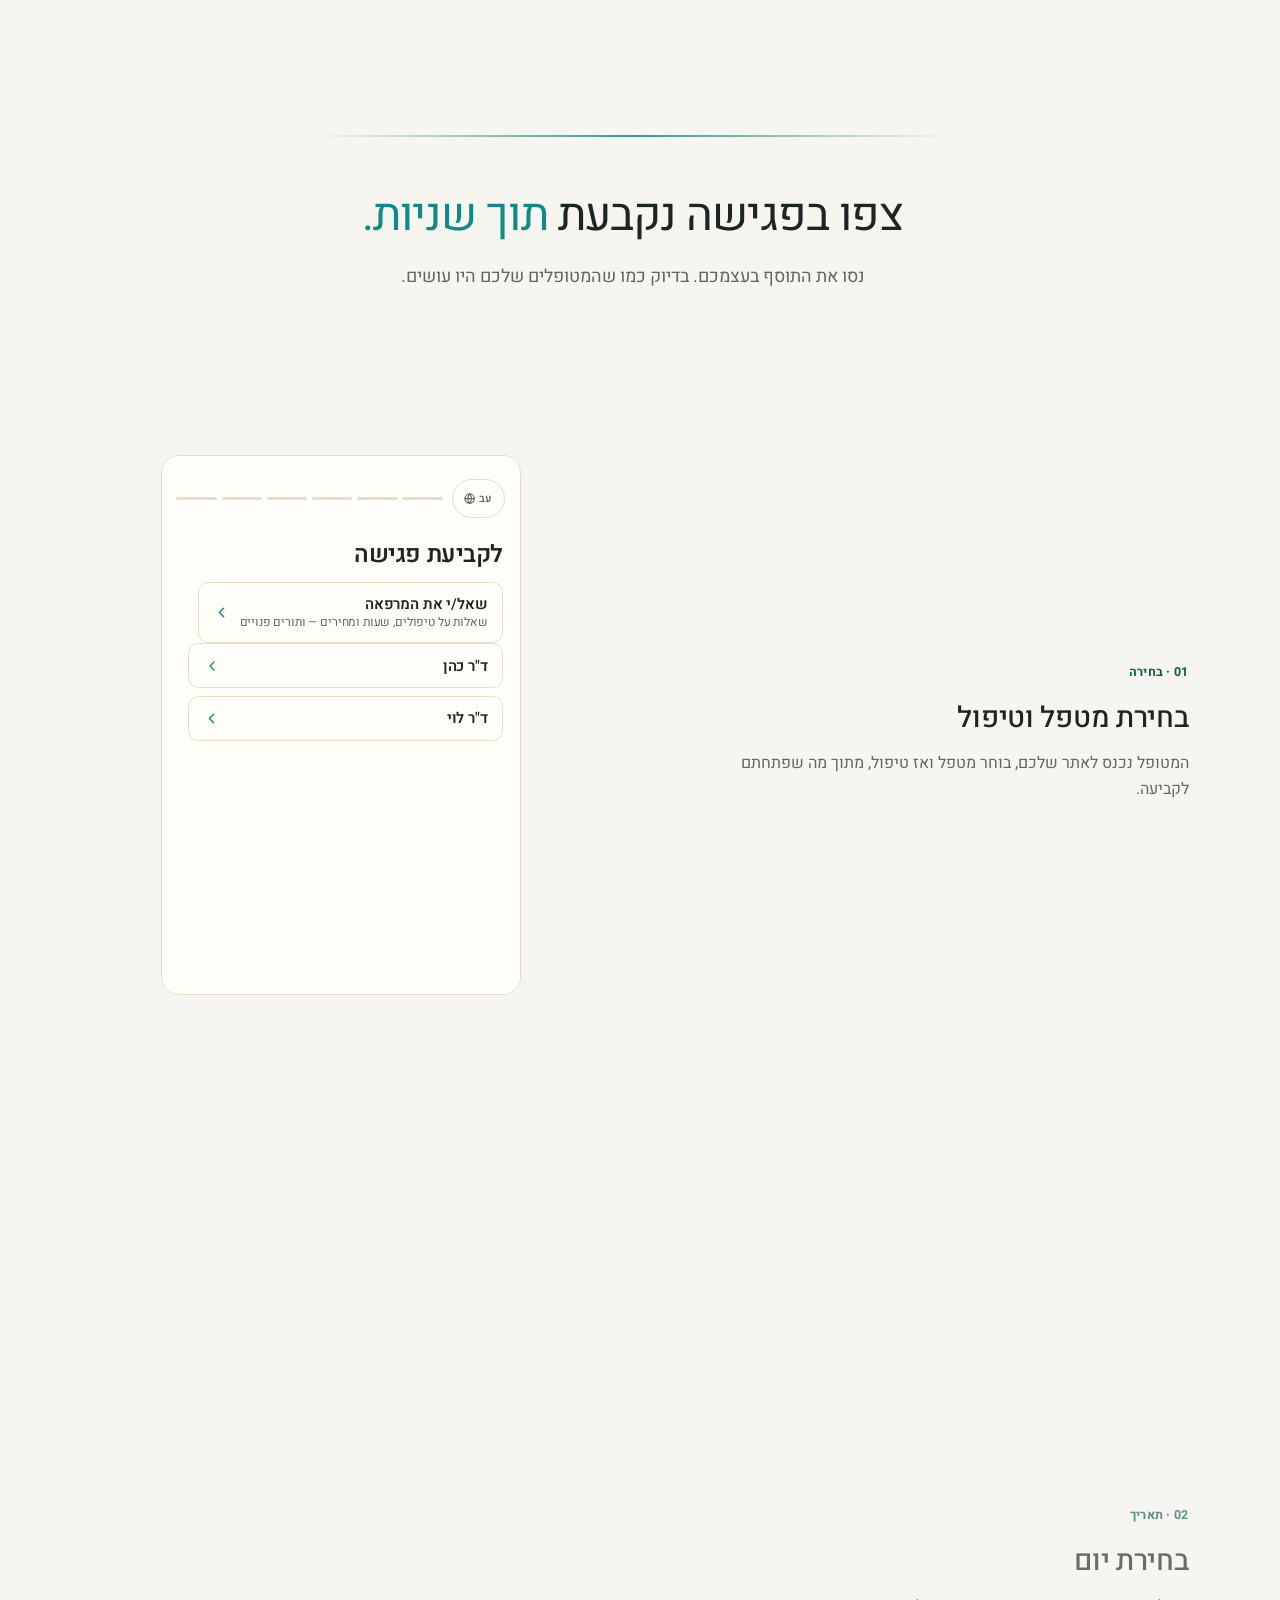
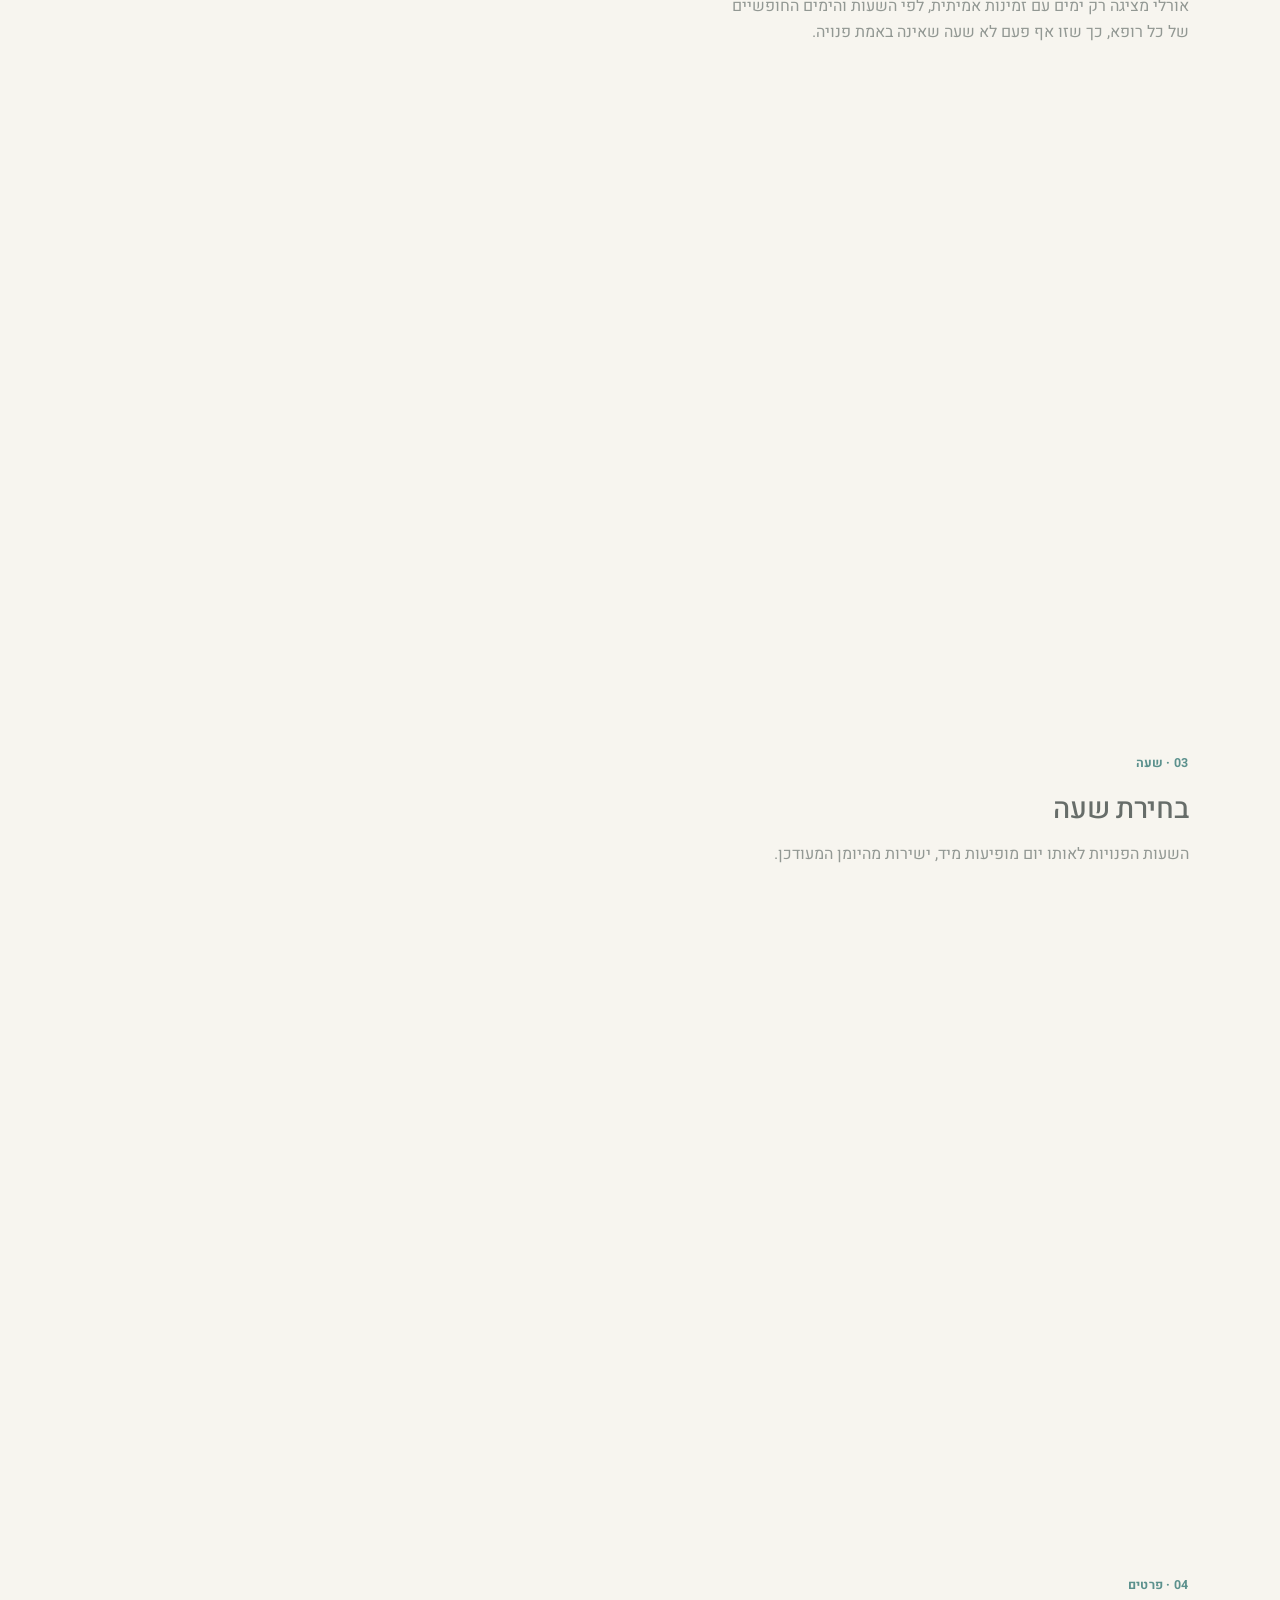
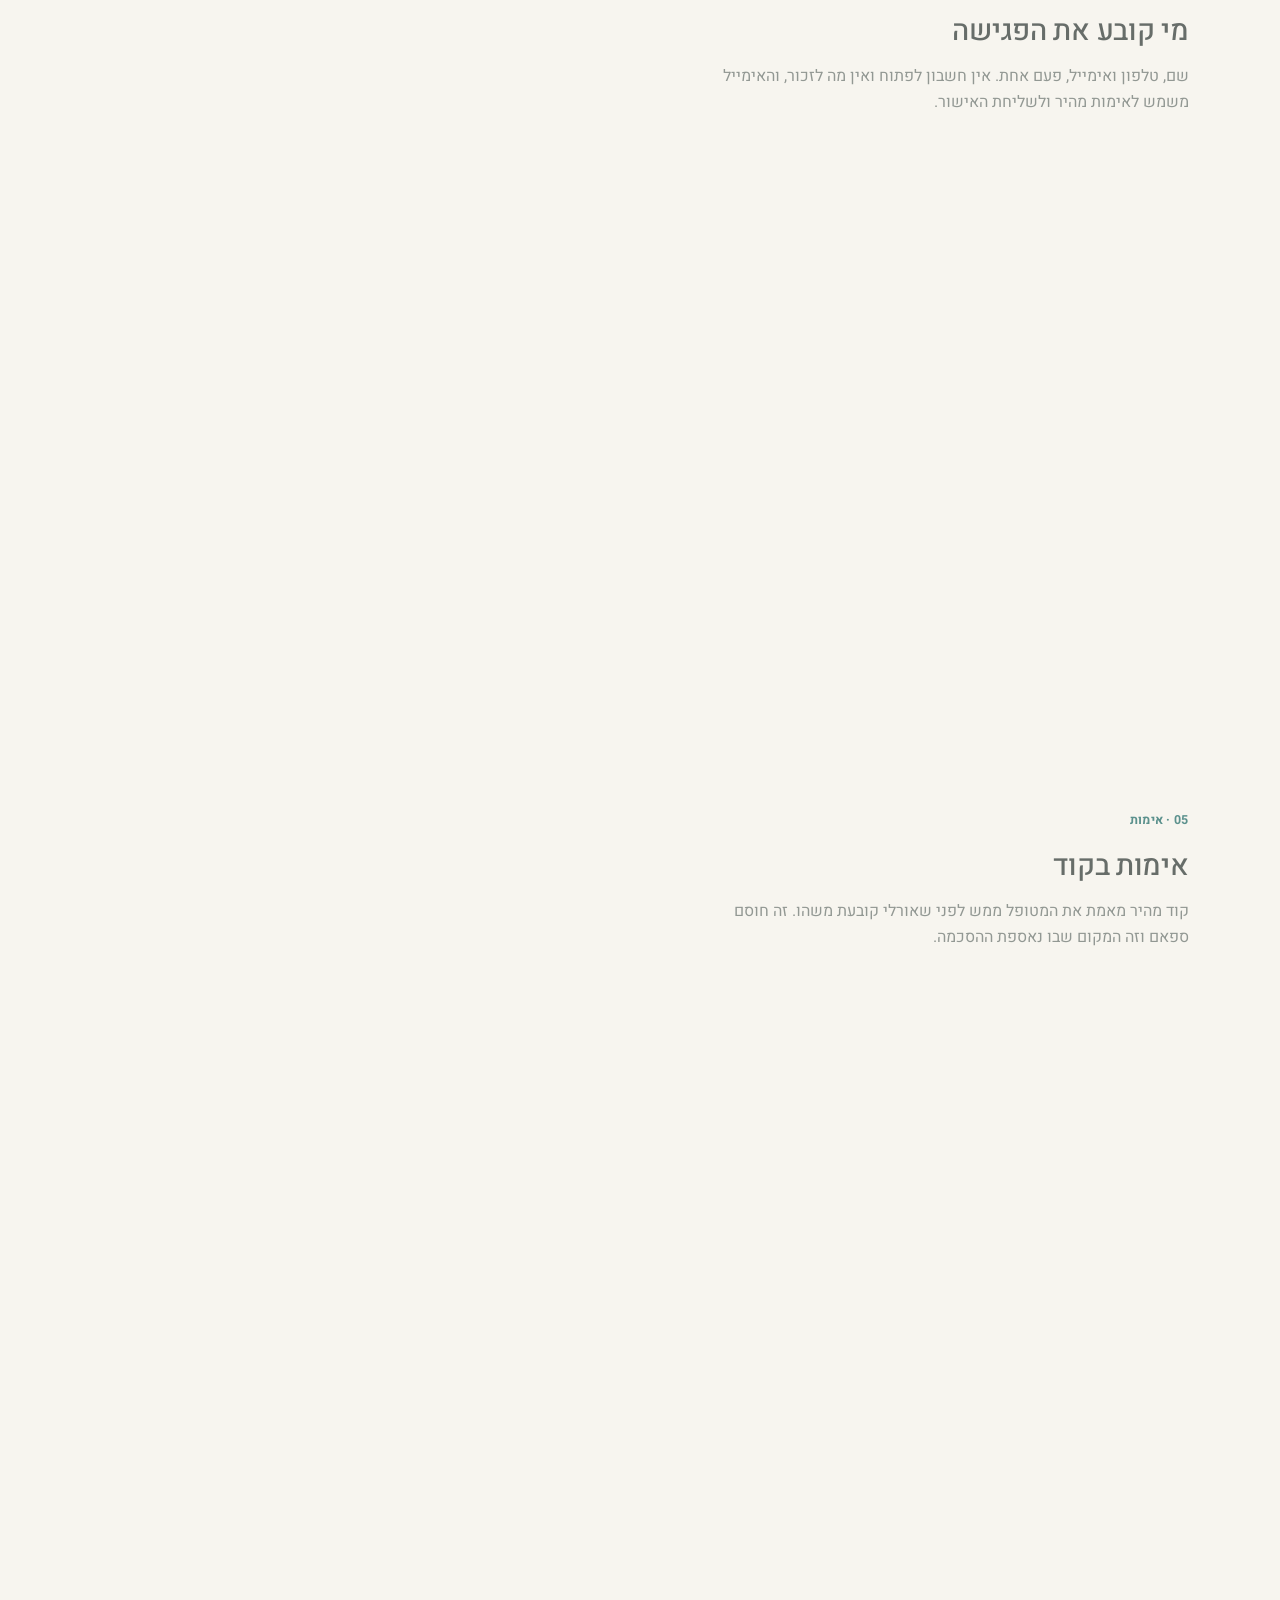
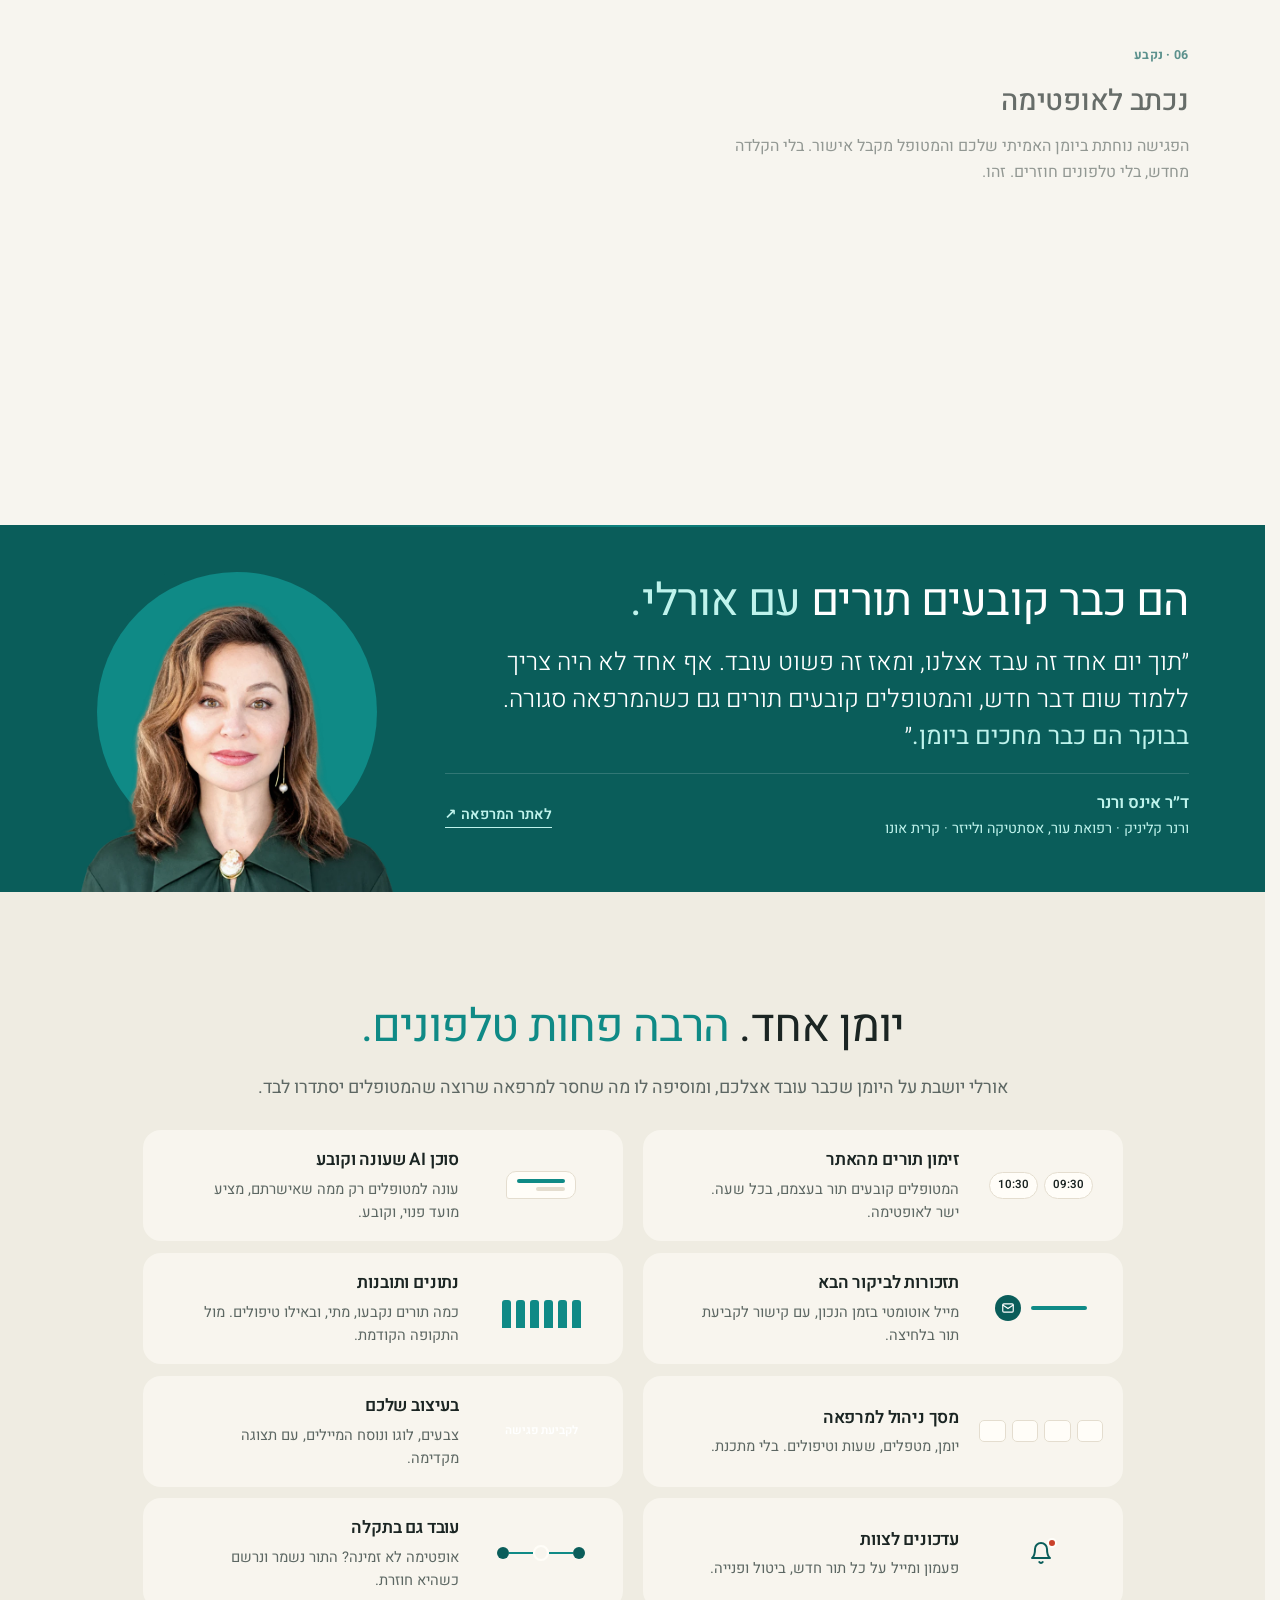
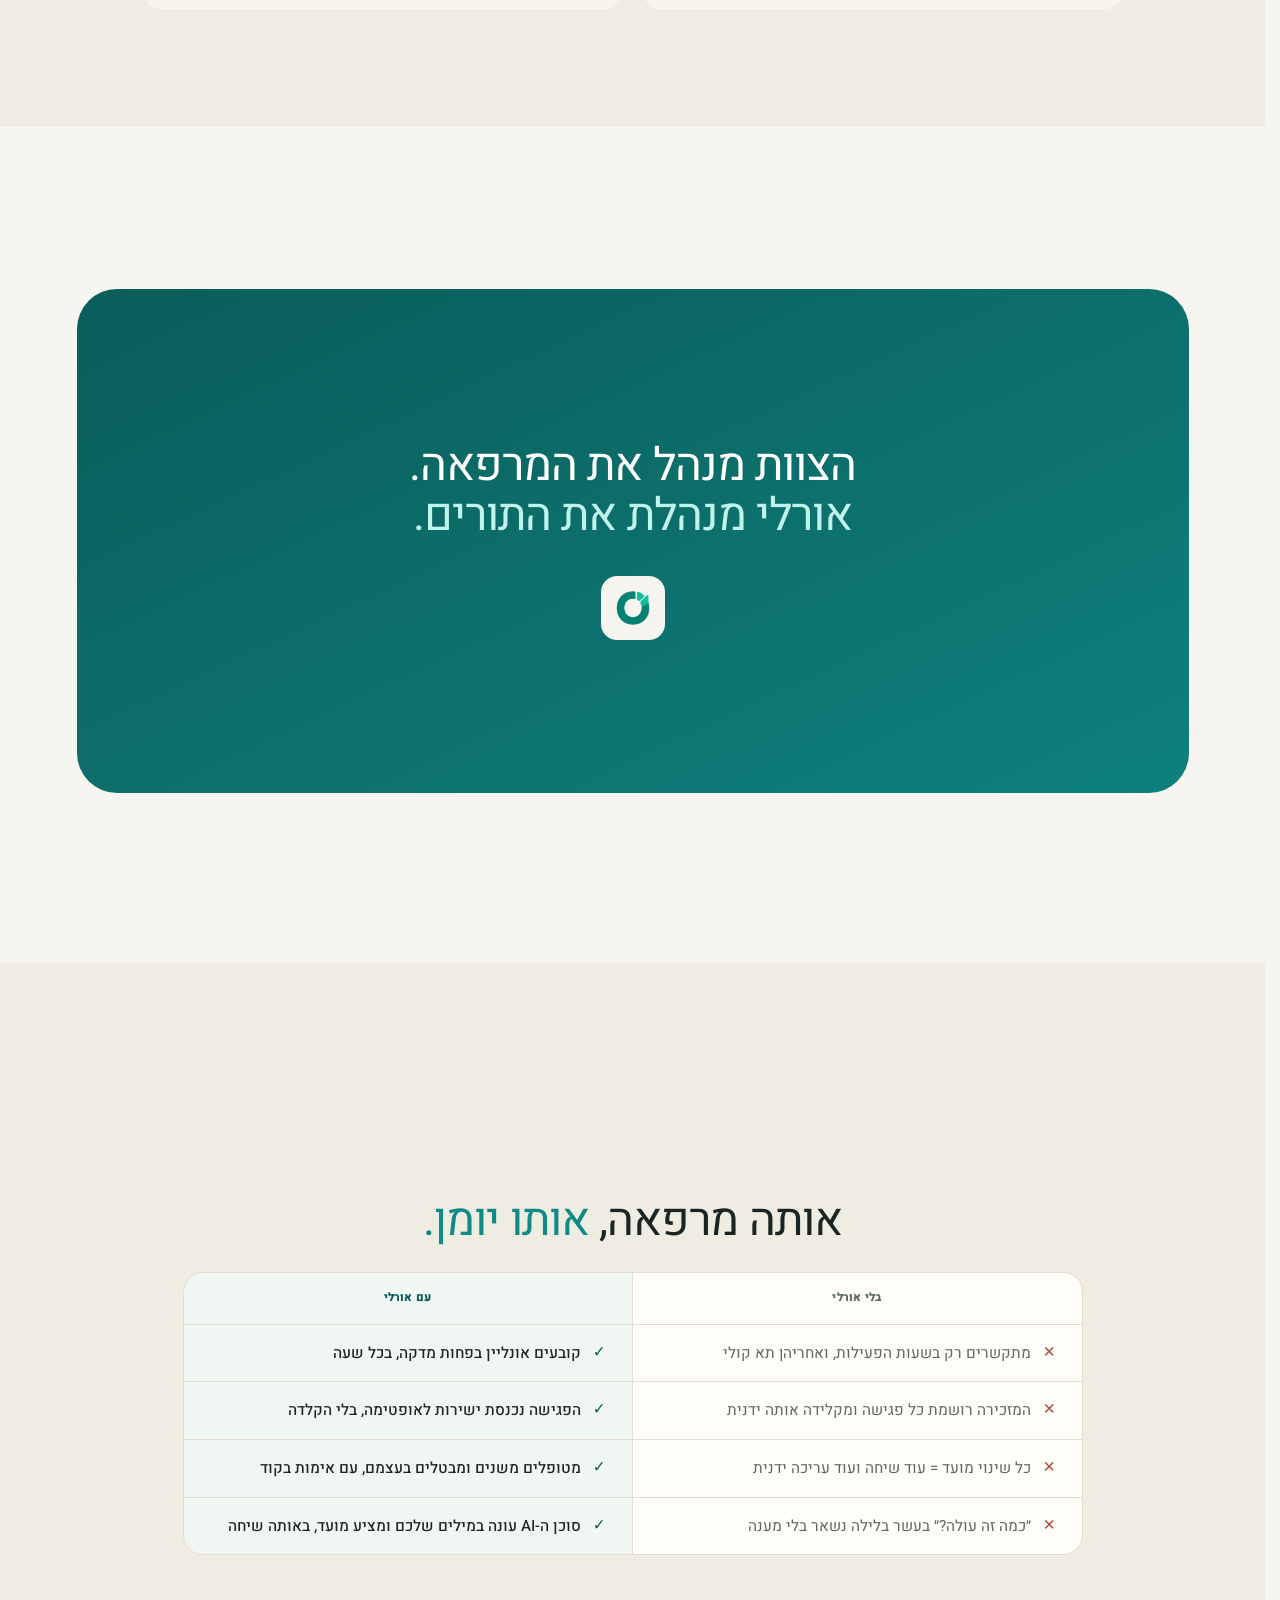
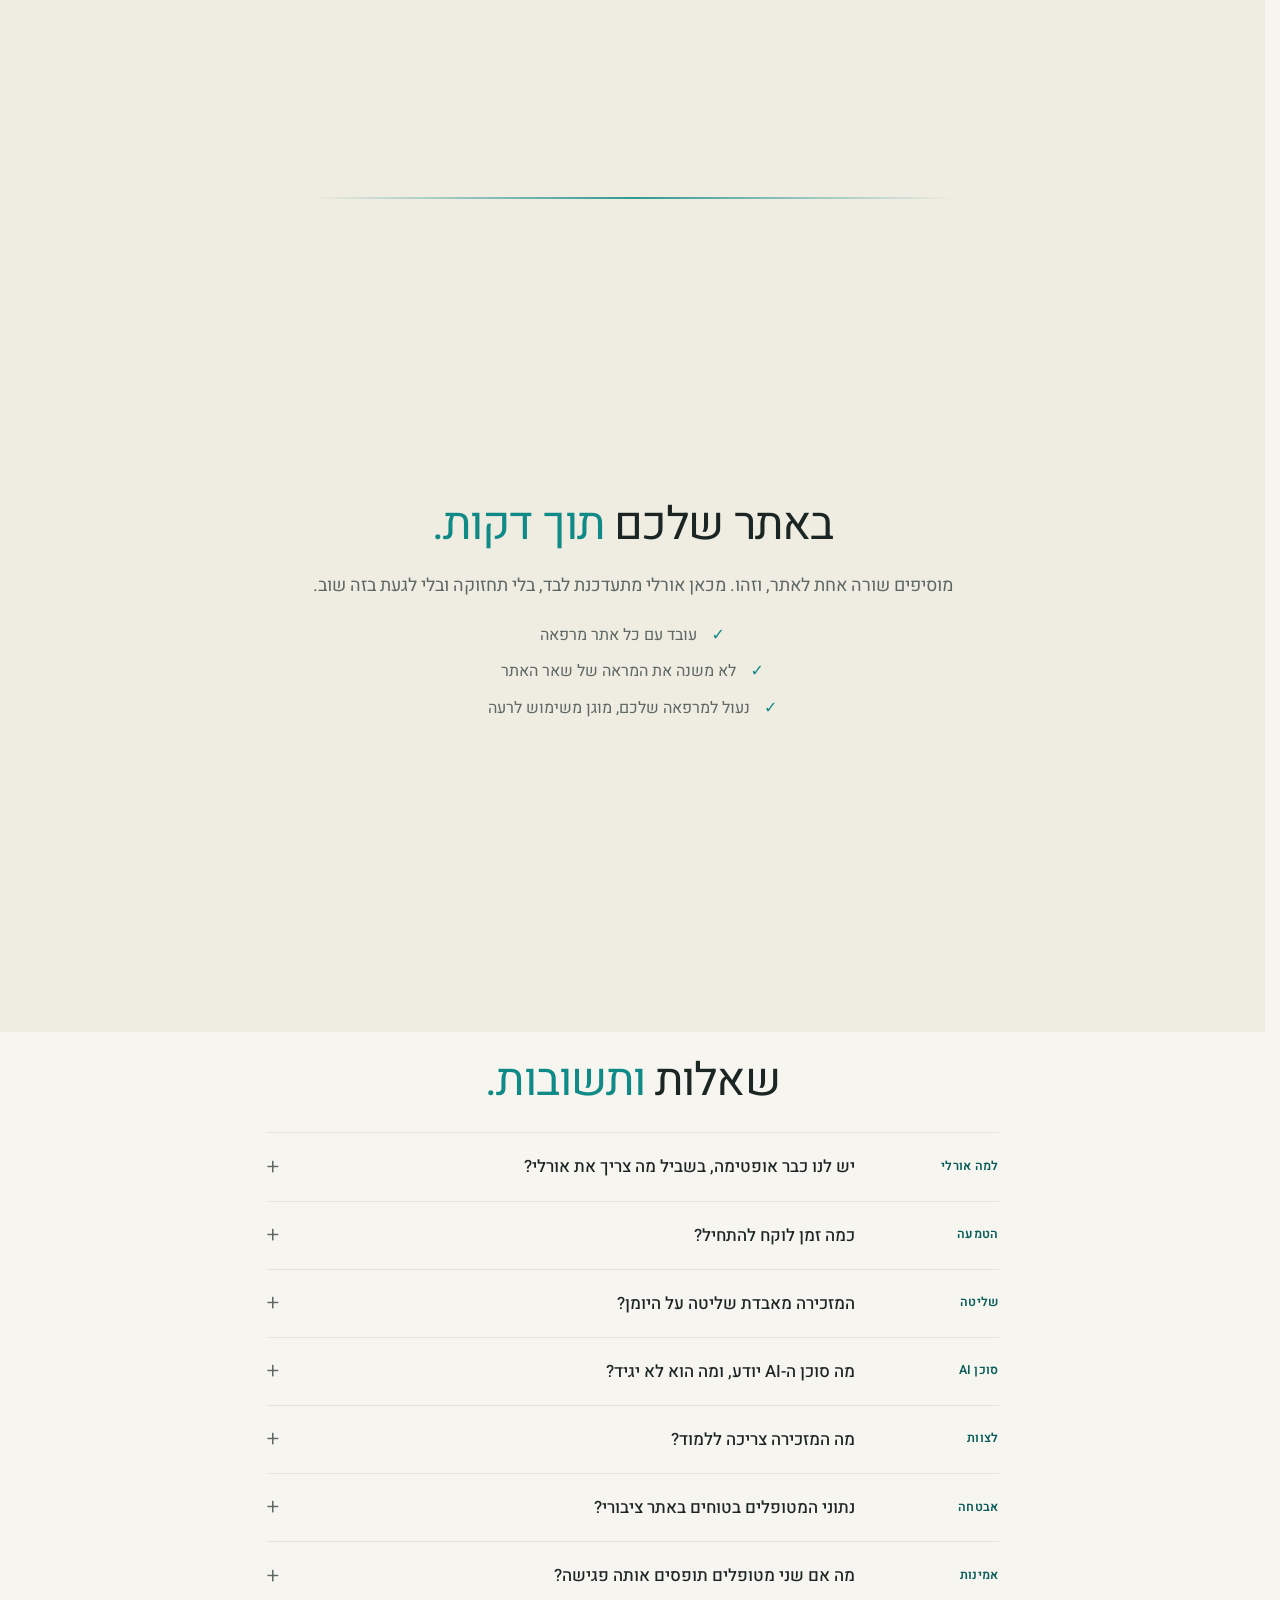
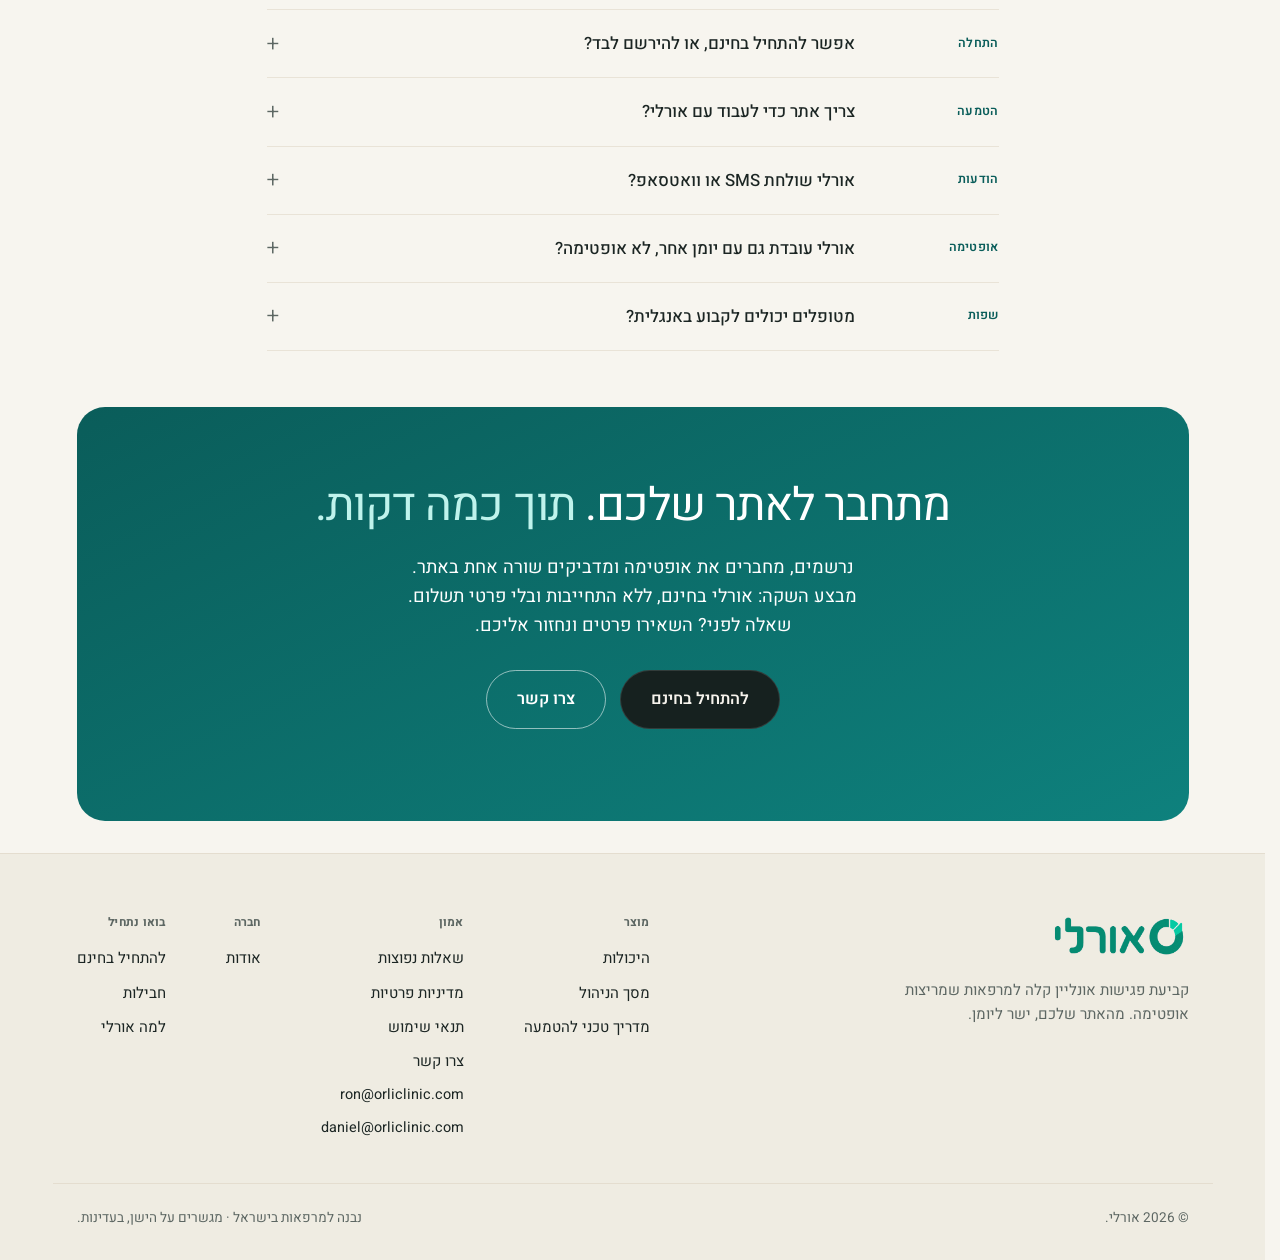
==== commit 02894d6a: "Site: packages page back at /pricing, without prices, and in the menu - pricing.html: the three pack" ====
--- a/index.html
+++ b/index.html
@@ -255,6 +255,7 @@
           <a href="/" aria-current="page">ראשי</a>
           <a href="/features">היכולות</a>
           <a href="/panel">מסך הניהול</a>
+          <a href="/pricing">חבילות</a>
           <a href="/about">אודות</a>
         </nav>
         <button class="nav-toggle" type="button" id="navToggle"
@@ -801,6 +802,7 @@
         <div class="footer-col">
           <h3 class="footer-col-h">בואו נתחיל</h3>
           <a data-start-cta data-demo-cta href="#contact">להתחיל בחינם</a>
+          <a href="/pricing">חבילות</a>
           <a href="#compare">למה אורלי</a>
         </div>
       </nav>
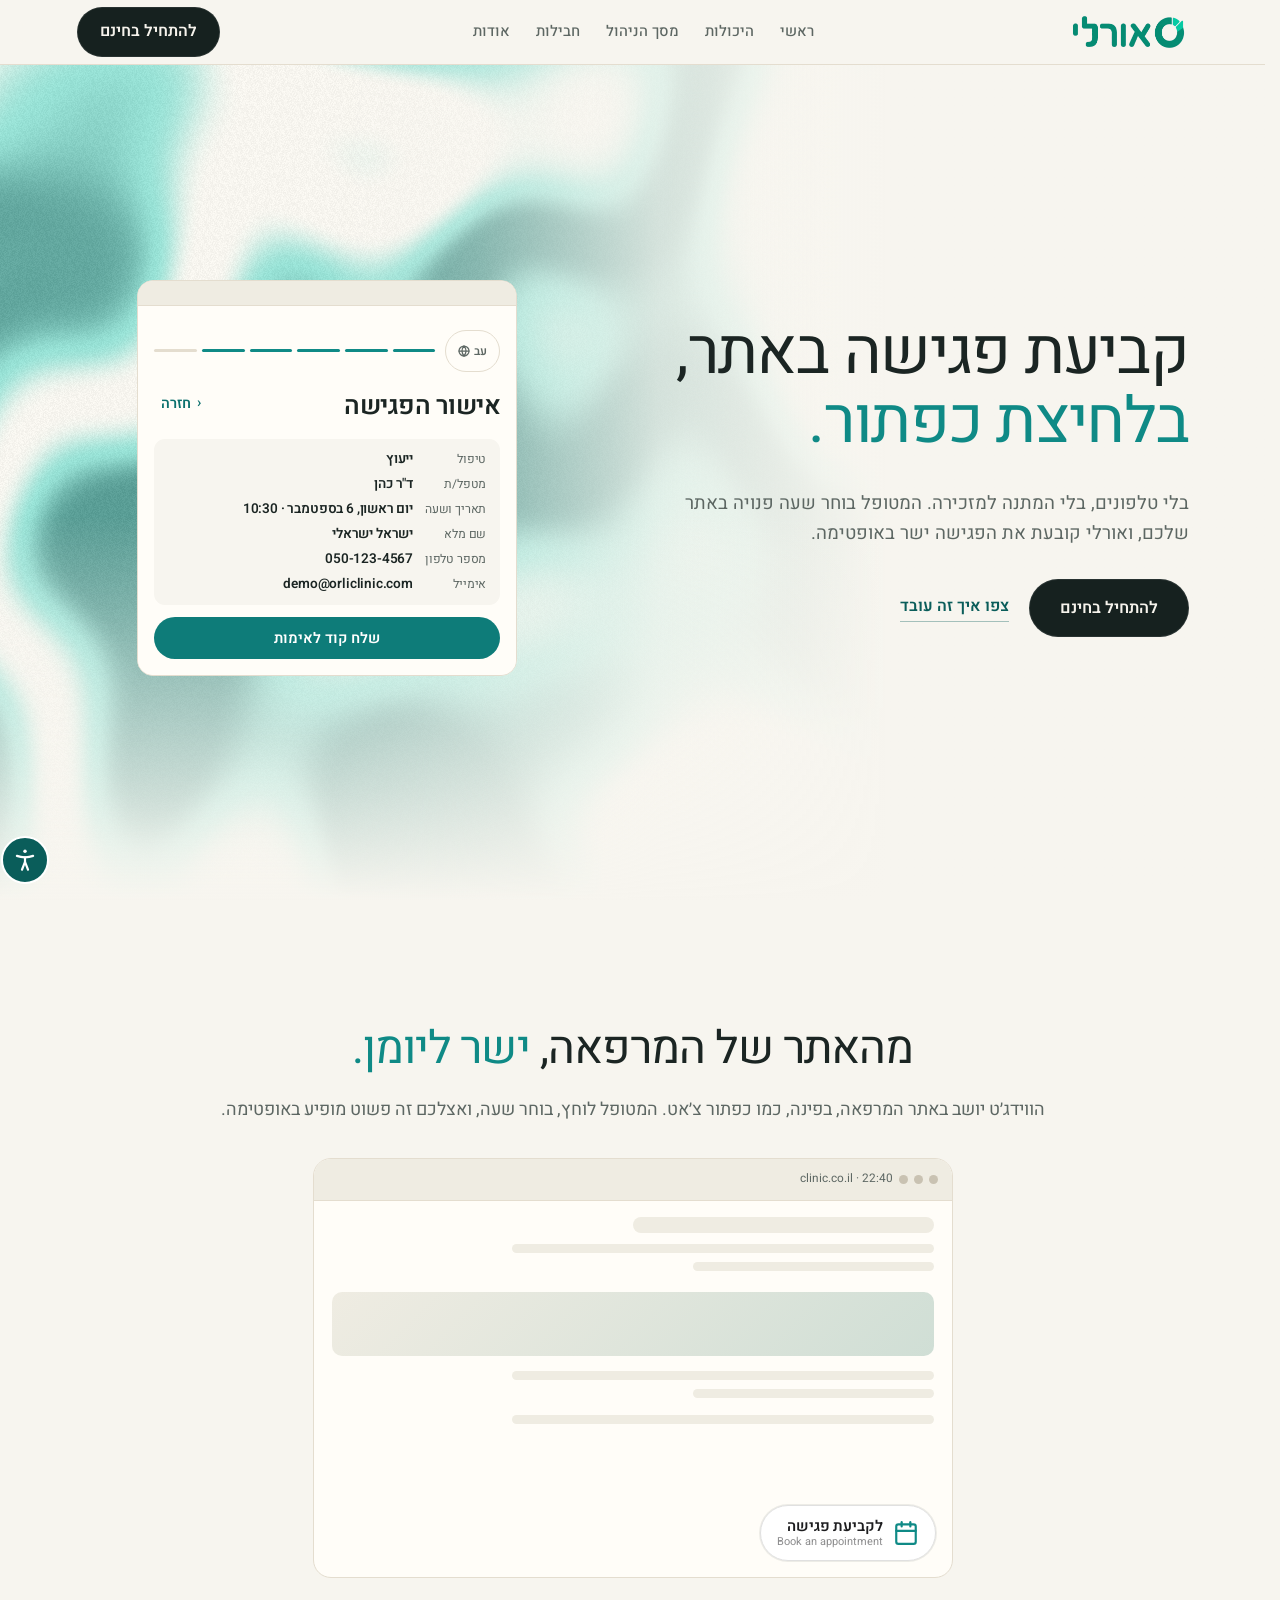
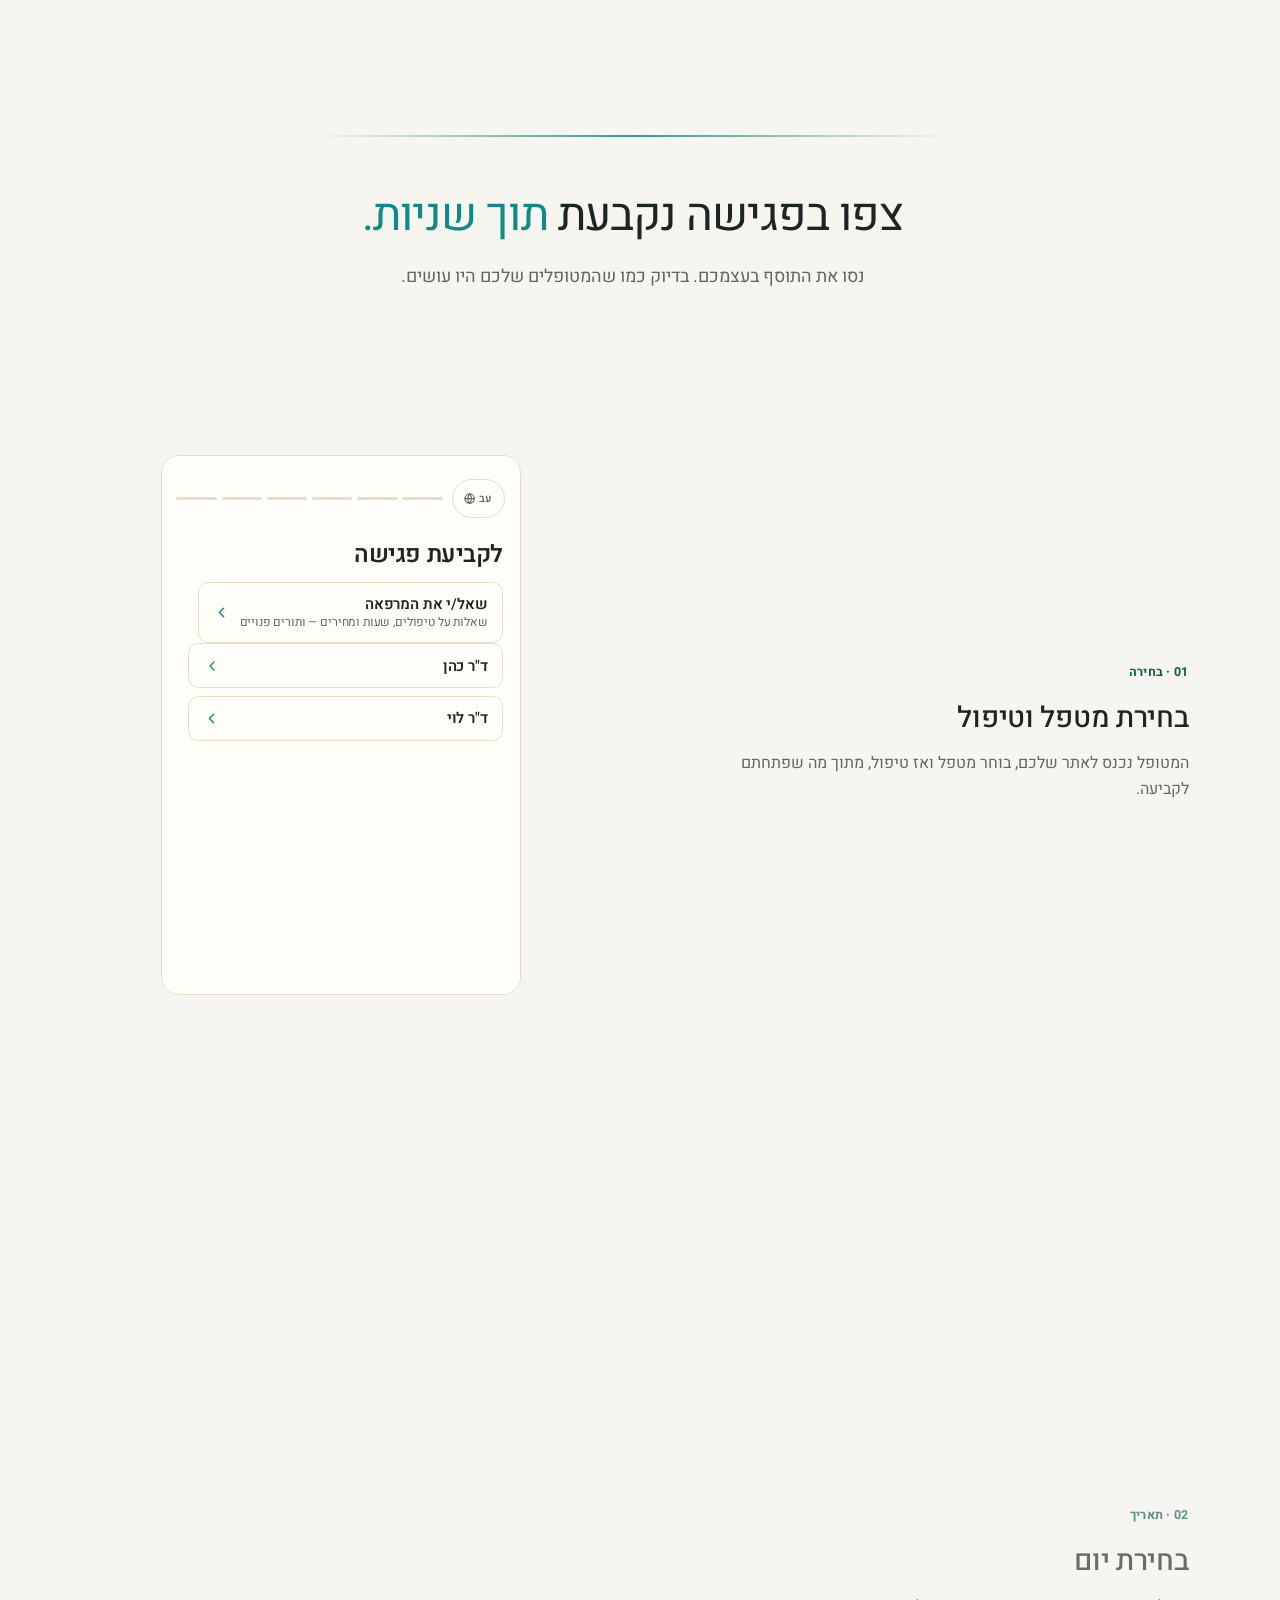
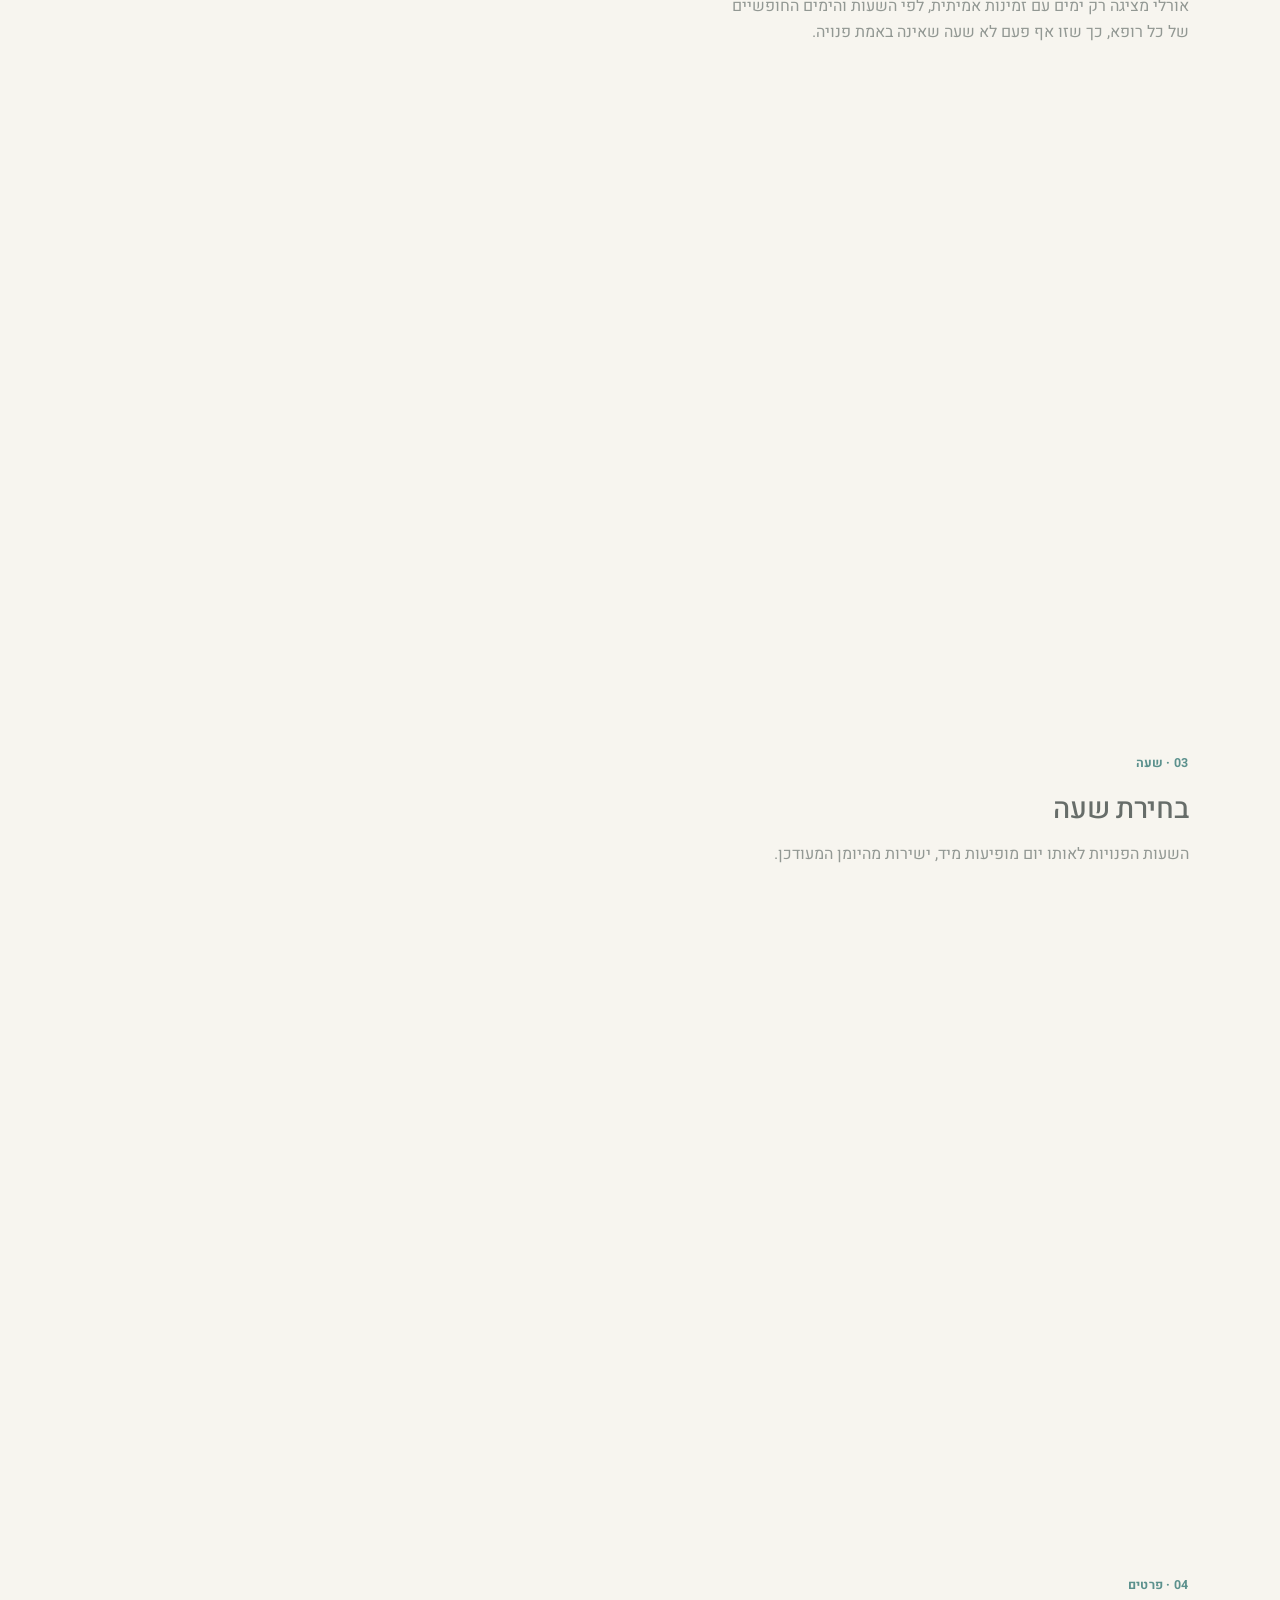
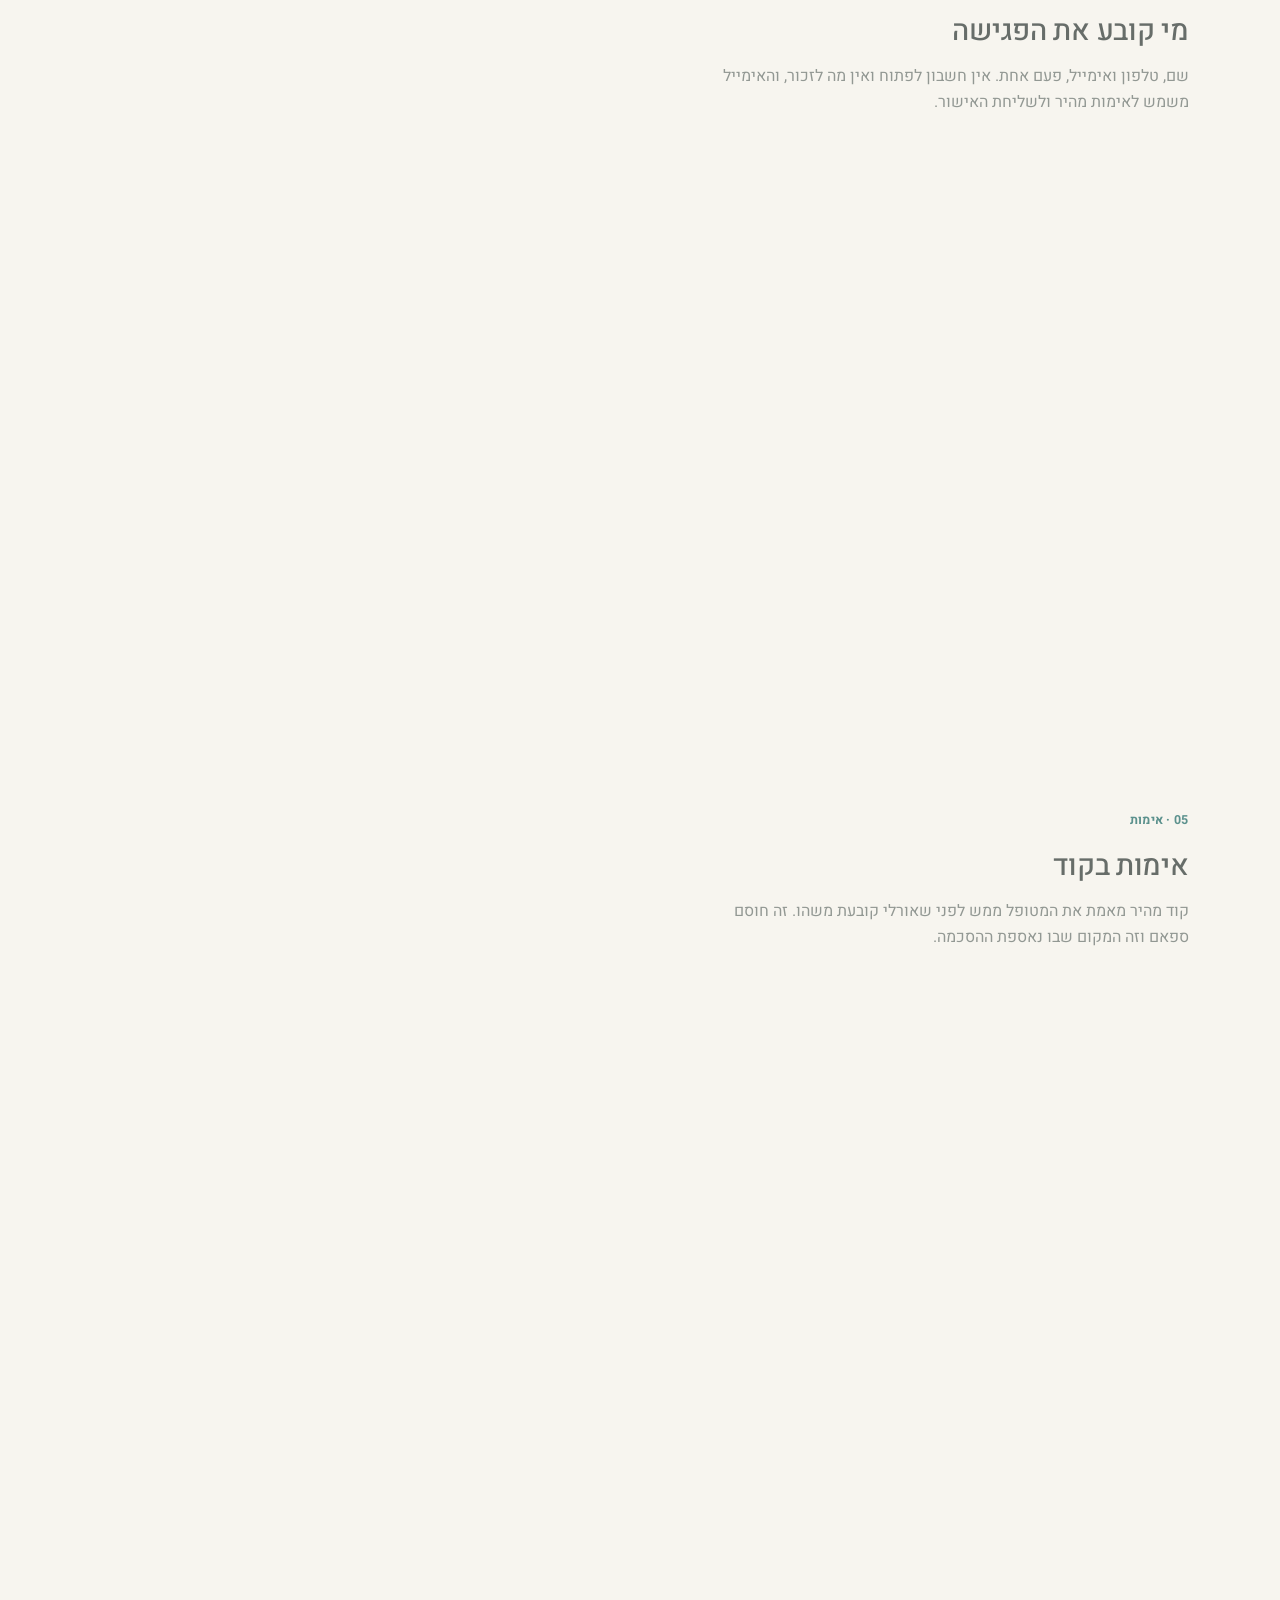
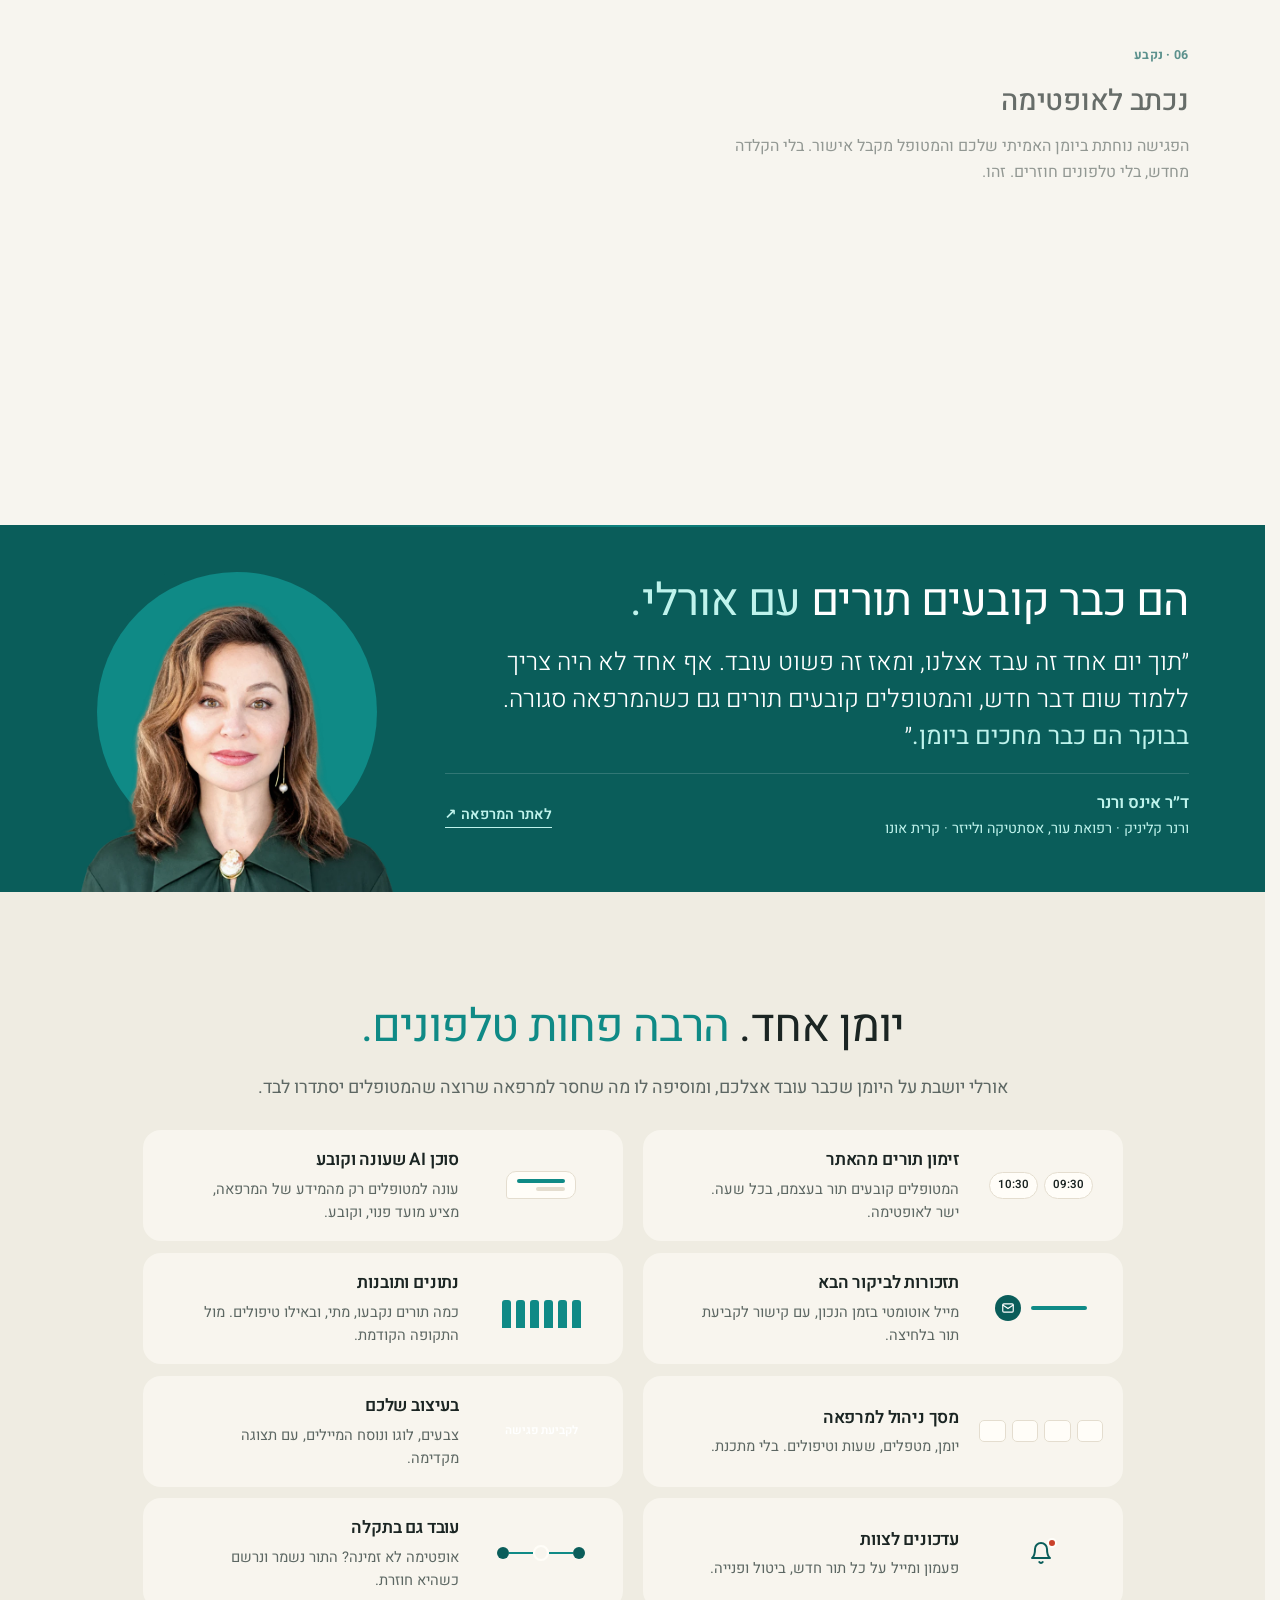
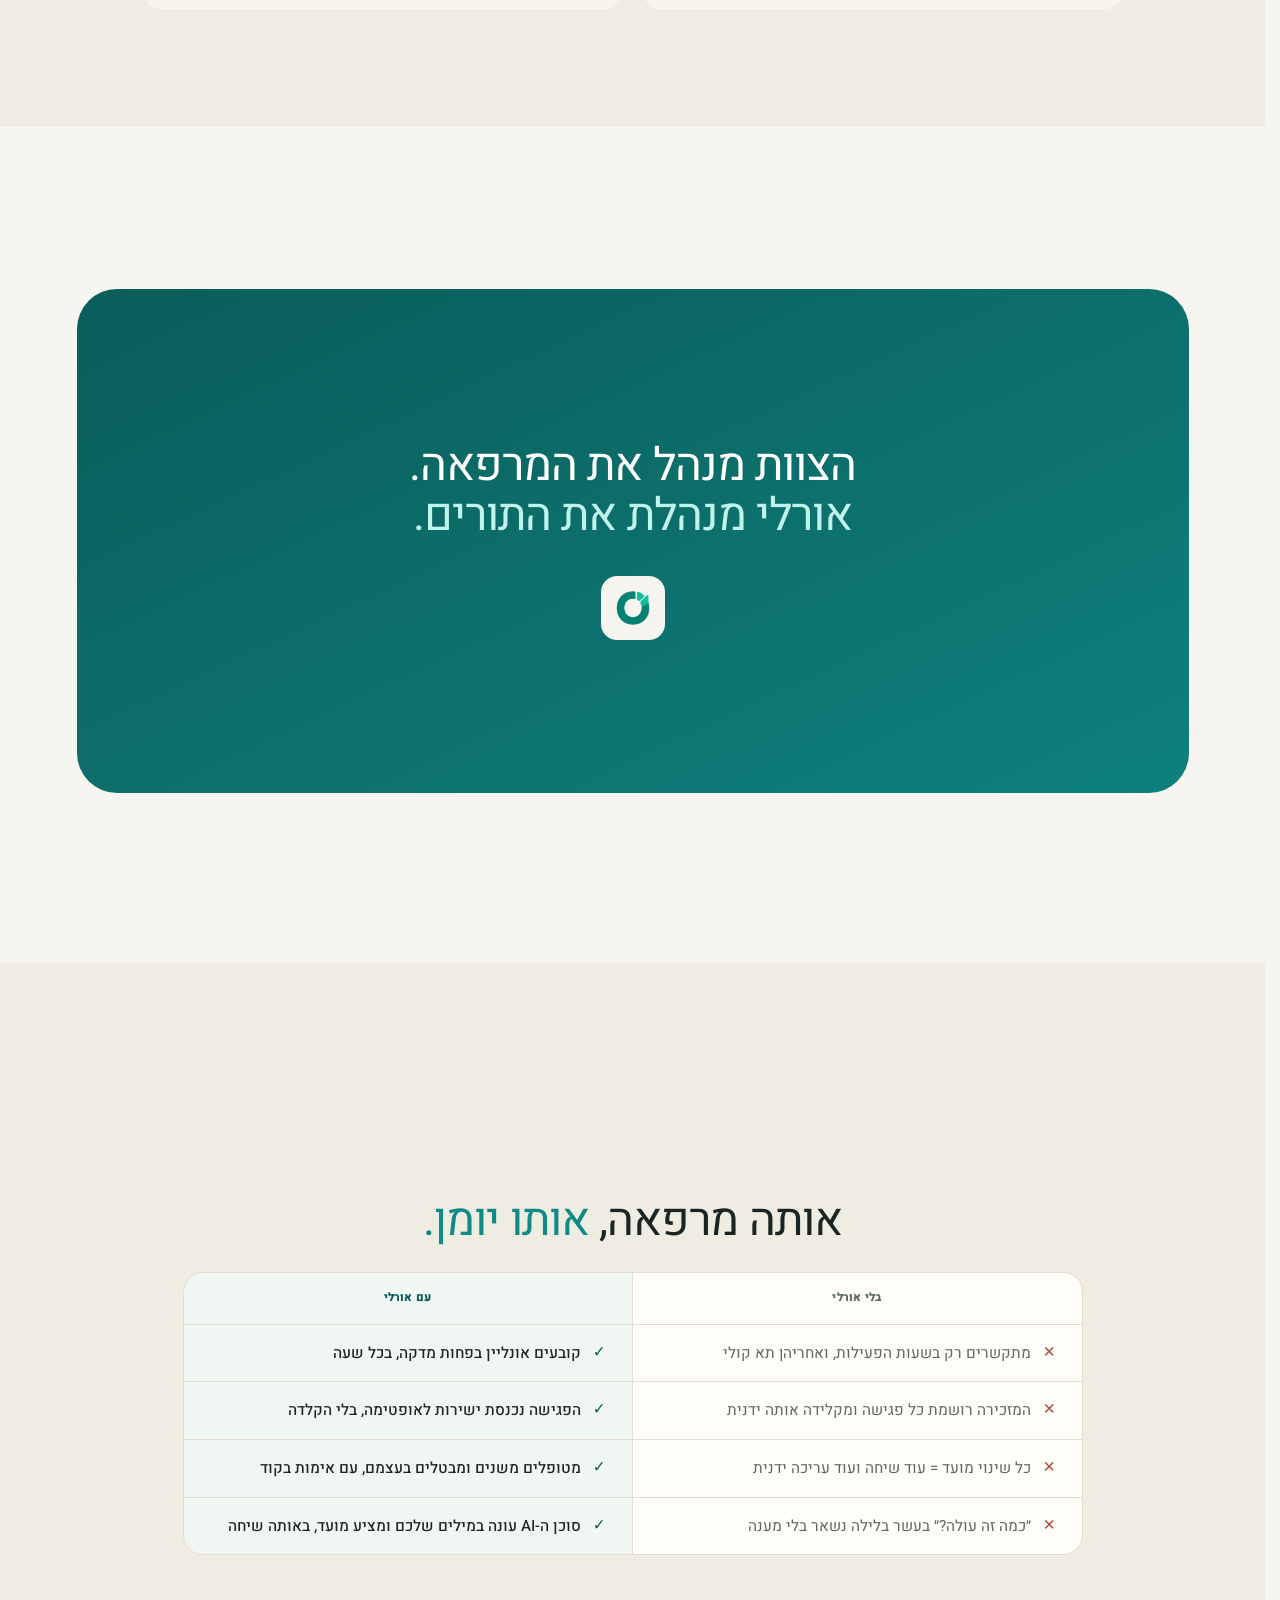
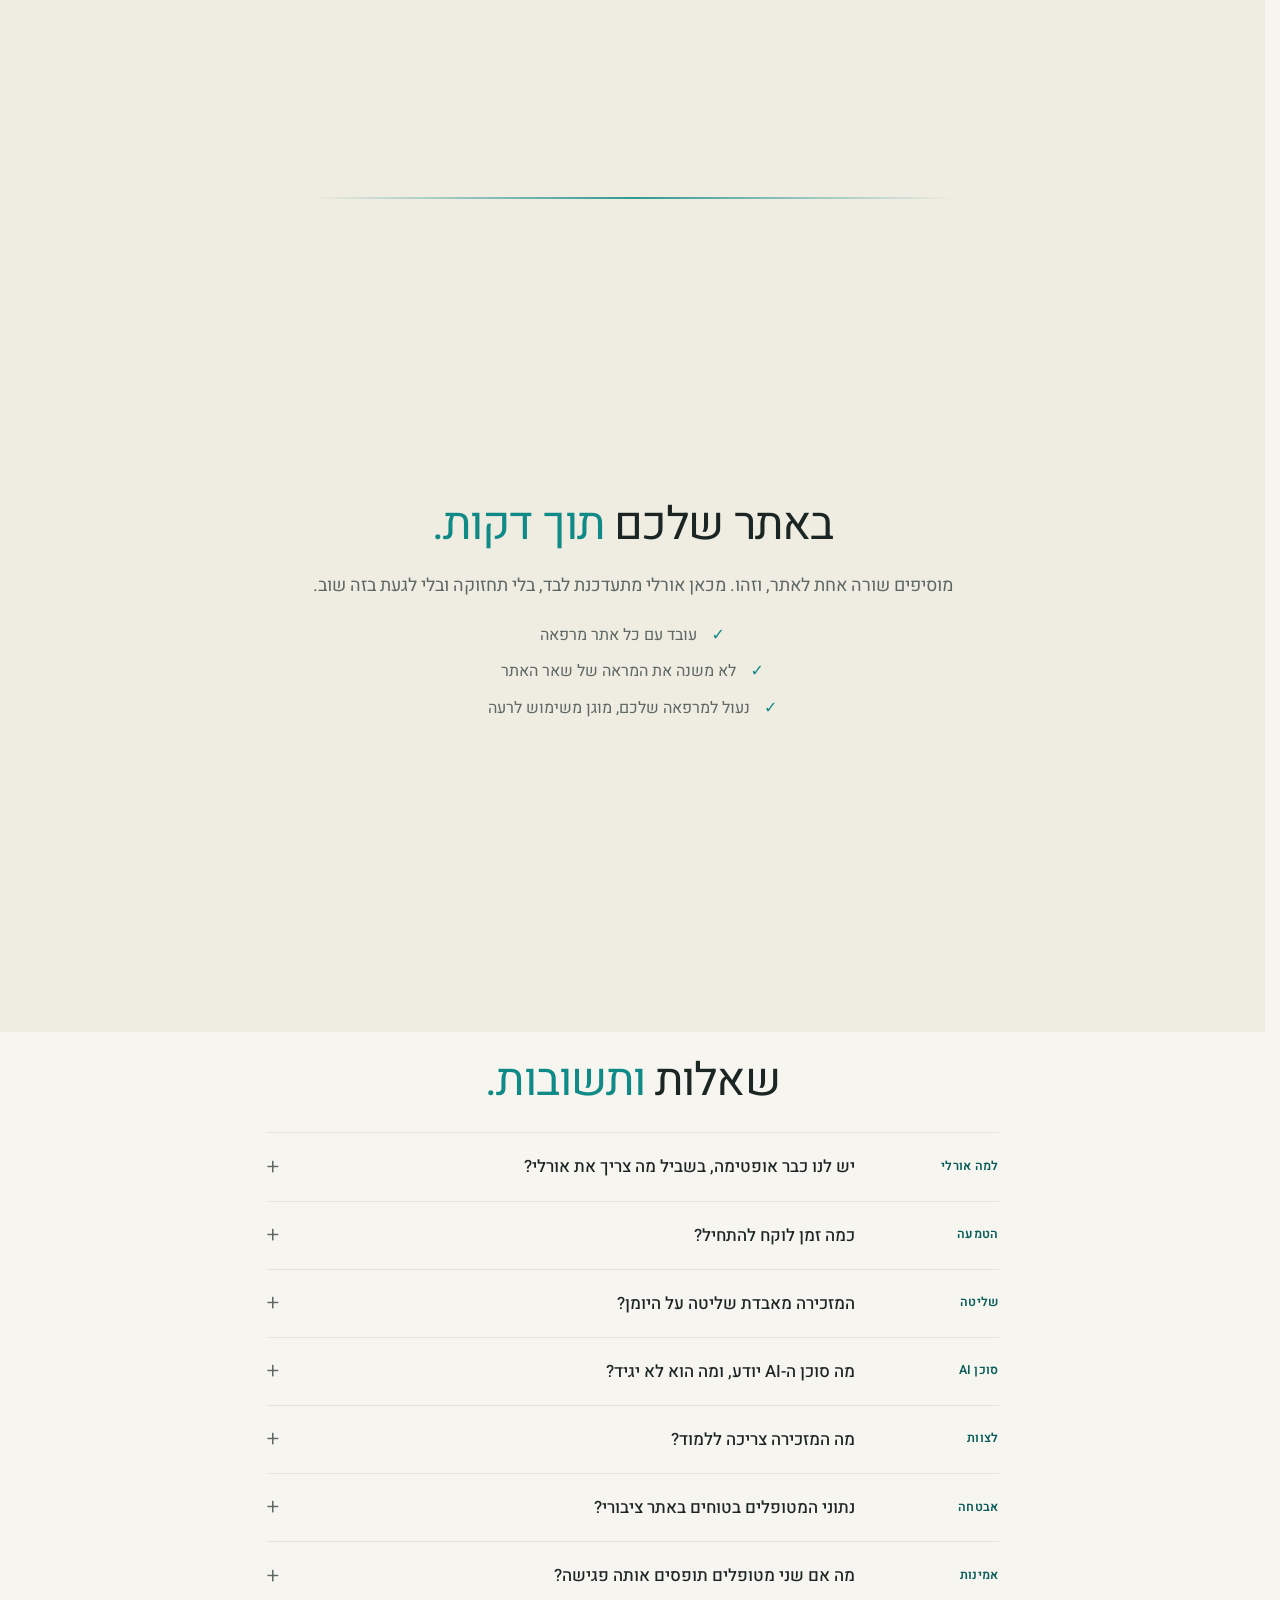
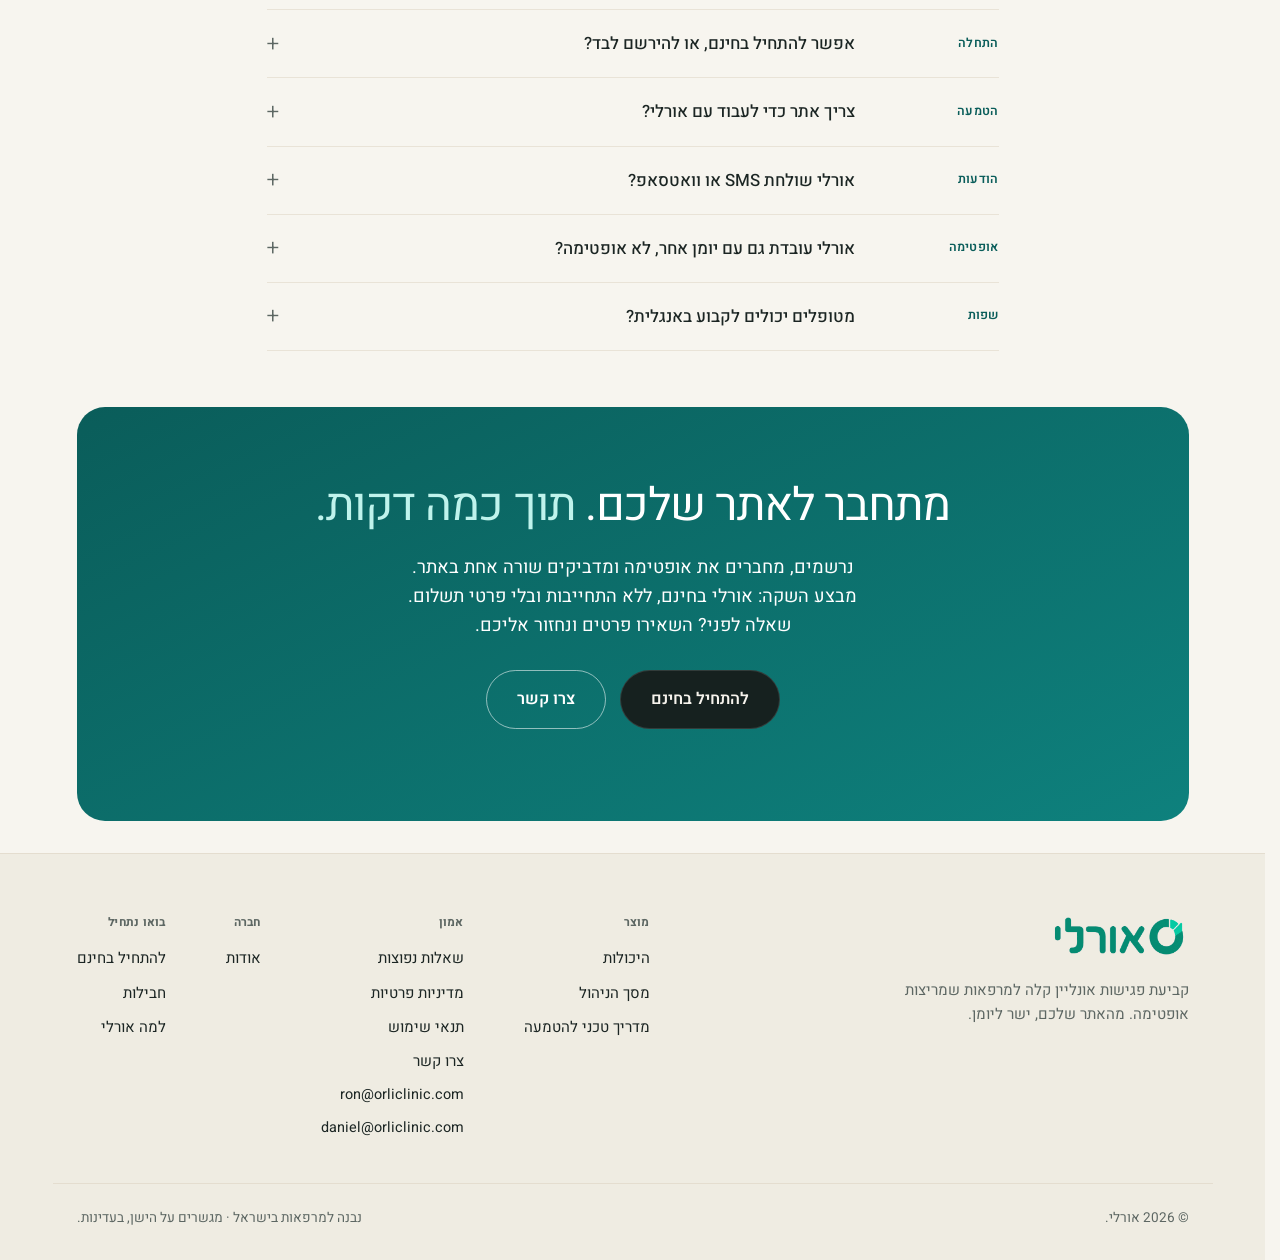
==== commit 7de062a3: "Site: the agent answers only from the clinic's own information, not 'what you approved' Knowledge is" ====
--- a/index.html
+++ b/index.html
@@ -92,7 +92,7 @@
         "name": "Orli",
         "alternateName": "אורלי",
         "url": "https://orliclinic.com/",
-        "description": "קביעת תורים אונליין למרפאות שעובדות עם אופטימה. המטופלים קובעים, משנים ומבטלים פגישות באתר המרפאה, וכל פגישה נכתבת ישר ליומן האופטימה. סוכן AI עונה למטופלים ממידע שהמרפאה אישרה וקובע תורים.",
+        "description": "קביעת תורים אונליין למרפאות שעובדות עם אופטימה. המטופלים קובעים, משנים ומבטלים פגישות באתר המרפאה, וכל פגישה נכתבת ישר ליומן האופטימה. סוכן AI עונה למטופלים רק מהמידע של המרפאה וקובע תורים.",
         "applicationCategory": "BusinessApplication",
         "applicationSubCategory": "קביעת תורים אונליין למרפאות",
         "operatingSystem": "Web",
@@ -104,7 +104,7 @@
           "זימון תורים מהאתר של המרפאה, ישר ליומן האופטימה בזמן אמת",
           "אימות בקוד חד־פעמי לאימייל לפני כל קביעה",
           "שינוי וביטול על ידי המטופל מהקישור במייל",
-          "סוכן AI שעונה למטופלים רק ממידע שהמרפאה אישרה, מציע מועד פנוי וקובע",
+          "סוכן AI שעונה למטופלים רק מהמידע של המרפאה, מציע מועד פנוי וקובע",
           "תזכורות לביקור הבא ורצפי טיפול במייל",
           "נתונים ותובנות על התורים, מול התקופה הקודמת",
           "מסך ניהול למרפאה: יומן, מטפלים, שעות וטיפולים",
@@ -165,7 +165,7 @@
             "name": "מה סוכן ה-AI יודע, ומה הוא לא יגיד?",
             "acceptedAnswer": {
               "@type": "Answer",
-              "text": "הסוכן עונה רק מתוך מידע שאישרתם במסך הניהול: מה שאורלי קראה מהאתר שלכם ואישרתם, ומה שהוספתם בעצמכם. הוא לא ממציא מחיר, שעה או כתובת, לא מאבחן לפי תסמינים, ובנושאים שסימנתם הוא לוקח שם וטלפון ומעביר לצוות. איך זה עובד."
+              "text": "הסוכן עונה רק מהמידע של המרפאה: מה שבאתר שלכם ומה שכתבתם במסך הניהול. הוא לא ממציא מחיר, שעה או כתובת, לא מאבחן לפי תסמינים, ובנושאים שסימנתם הוא לוקח שם וטלפון ומעביר לצוות. איך זה עובד."
             }
           },
           {
@@ -521,7 +521,7 @@
           <a class="feat-card" href="/features#agent">
             <span class="fv fv-chat" aria-hidden="true"><i class="fv-dots"><b></b><b></b><b></b></i><i class="fv-bubble"><b></b><b></b></i></span>
             <h3>סוכן AI שעונה וקובע</h3>
-            <p>עונה למטופלים רק ממה שאישרתם, מציע מועד פנוי, וקובע.</p>
+            <p>עונה למטופלים רק מהמידע של המרפאה, מציע מועד פנוי, וקובע.</p>
           </a>
           <a class="feat-card" href="/features#automations">
             <span class="fv fv-remind" aria-hidden="true"><i class="fv-track"><b></b></i><i class="fv-mail"><svg viewBox="0 0 24 24"><rect x="3" y="5" width="18" height="14" rx="2"/><path d="m3 7 9 6 9-6"/></svg></i></span>
@@ -647,7 +647,7 @@
               <span class="faq-plus" aria-hidden="true"><span class="faq-ring"></span>+</span>
               <span class="faq-q"><span>מה סוכן ה-AI יודע, ומה הוא לא יגיד?</span><span class="faq-tag">סוכן AI</span></span>
             </button>
-            <div class="faq-panel" id="faqPanel7"><div class="faq-panel-inner"><p>הסוכן עונה רק מתוך מידע שאישרתם במסך הניהול: מה שאורלי קראה מהאתר שלכם ואישרתם, ומה שהוספתם בעצמכם. הוא לא ממציא מחיר, שעה או כתובת, לא מאבחן לפי תסמינים, ובנושאים שסימנתם הוא לוקח שם וטלפון ומעביר לצוות. <a href="/features#agent">איך זה עובד.</a></p></div></div>
+            <div class="faq-panel" id="faqPanel7"><div class="faq-panel-inner"><p>הסוכן עונה רק מהמידע של המרפאה: מה שבאתר שלכם ומה שכתבתם במסך הניהול. הוא לא ממציא מחיר, שעה או כתובת, לא מאבחן לפי תסמינים, ובנושאים שסימנתם הוא לוקח שם וטלפון ומעביר לצוות. <a href="/features#agent">איך זה עובד.</a></p></div></div>
           </li>
           <li class="faq-item">
             <button class="faq-btn" type="button" aria-expanded="false" aria-controls="faqPanel6">
